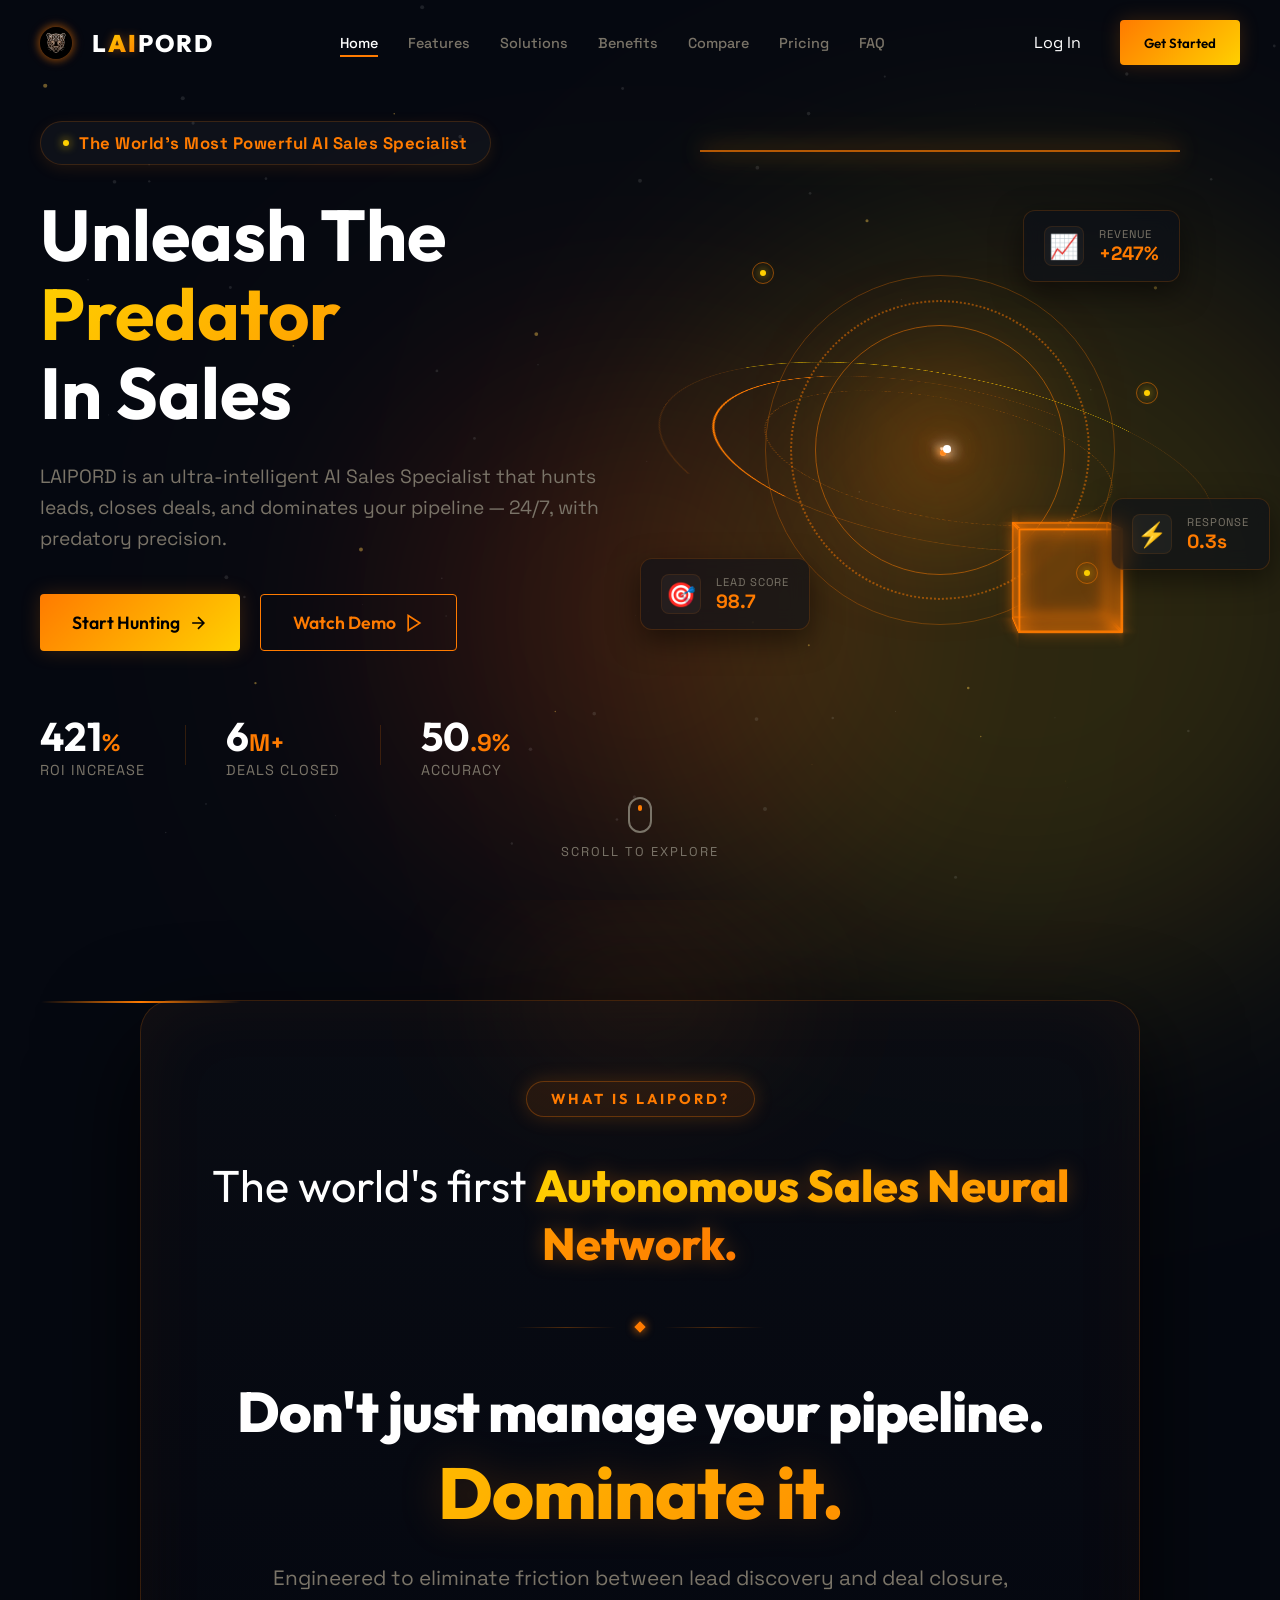
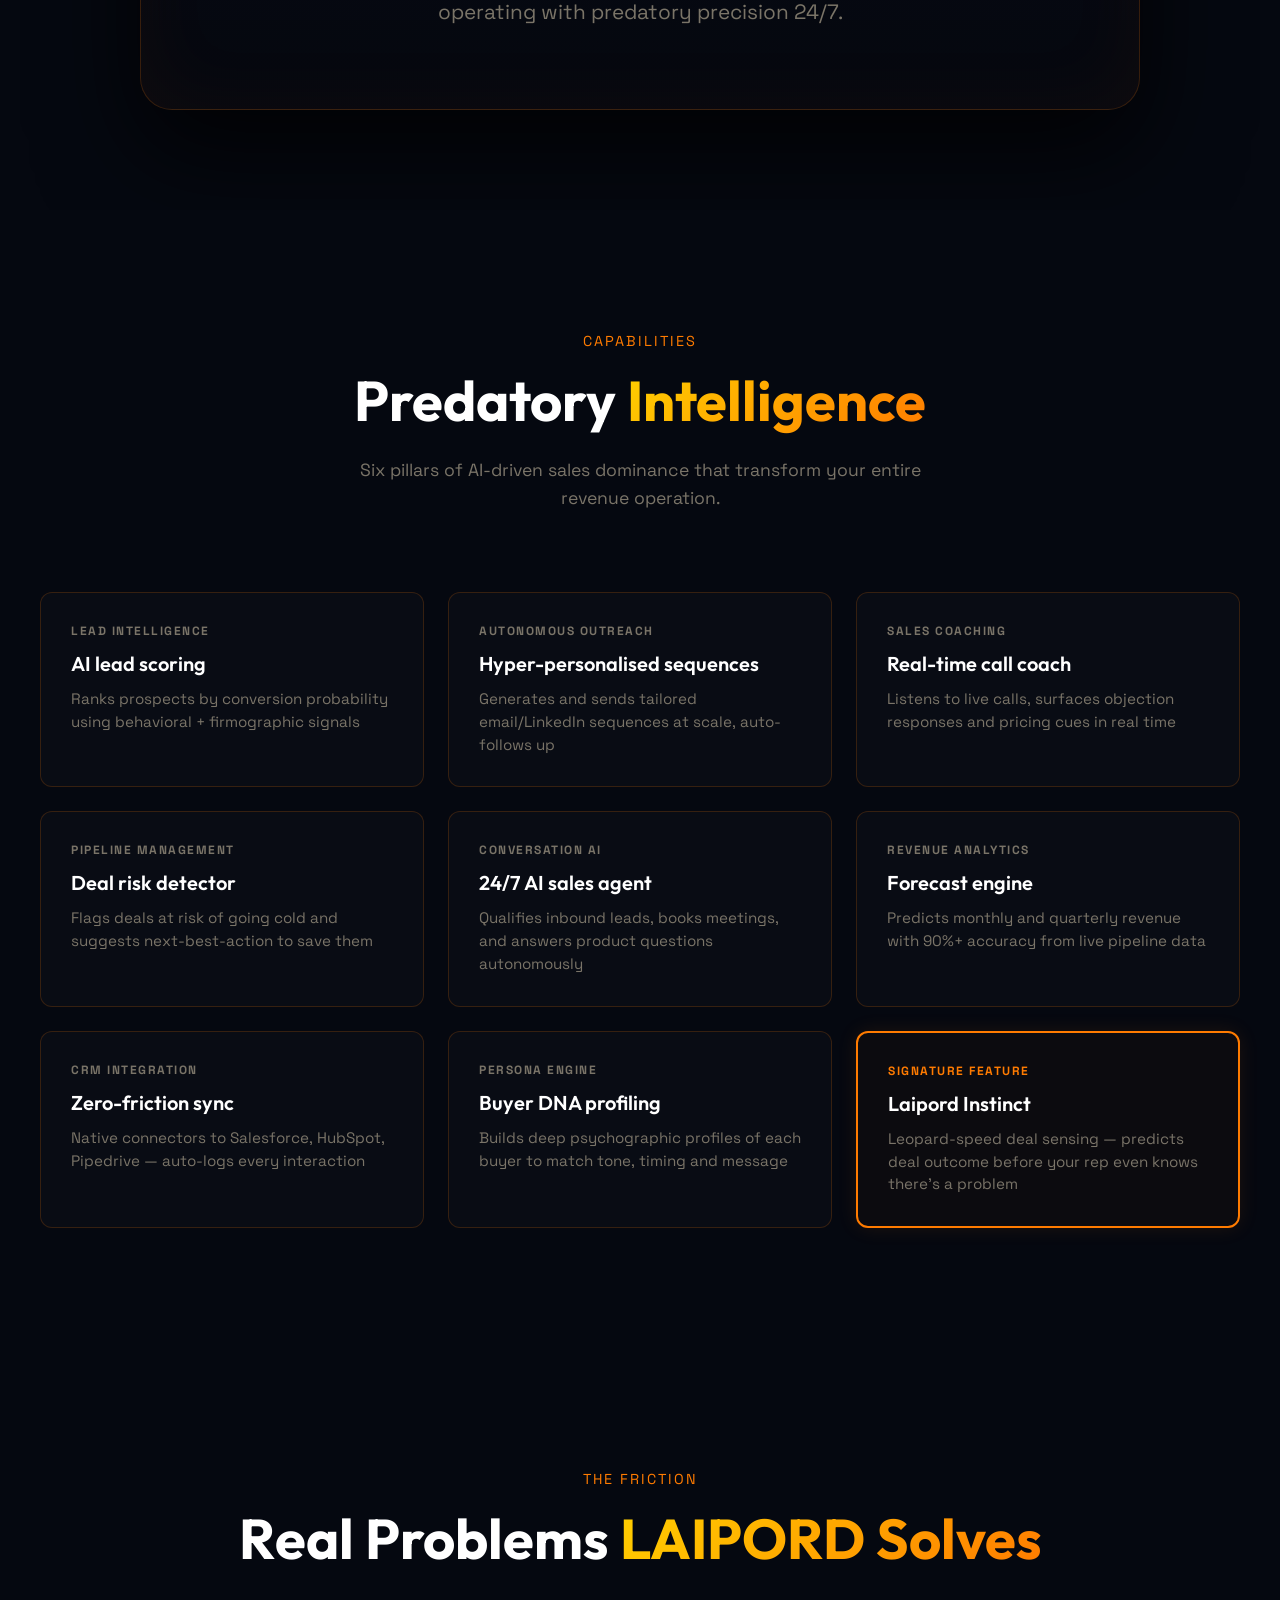
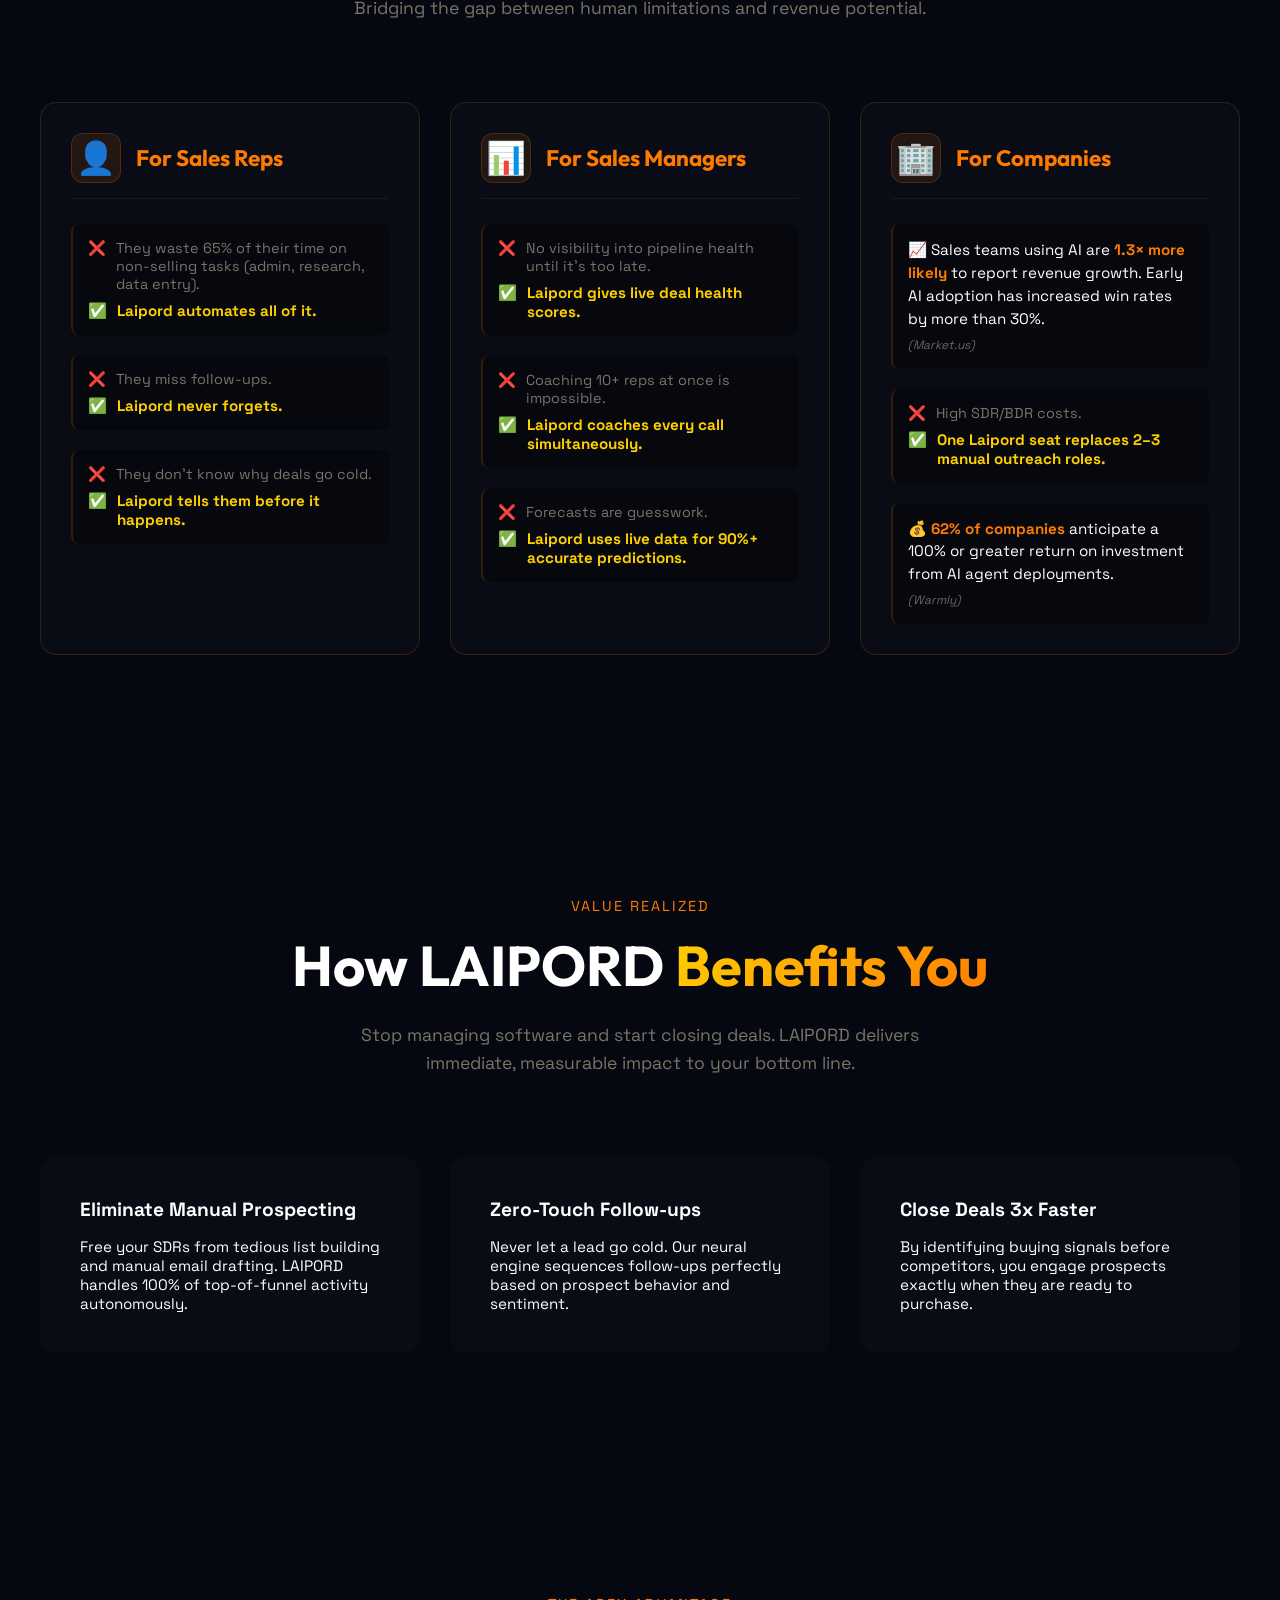
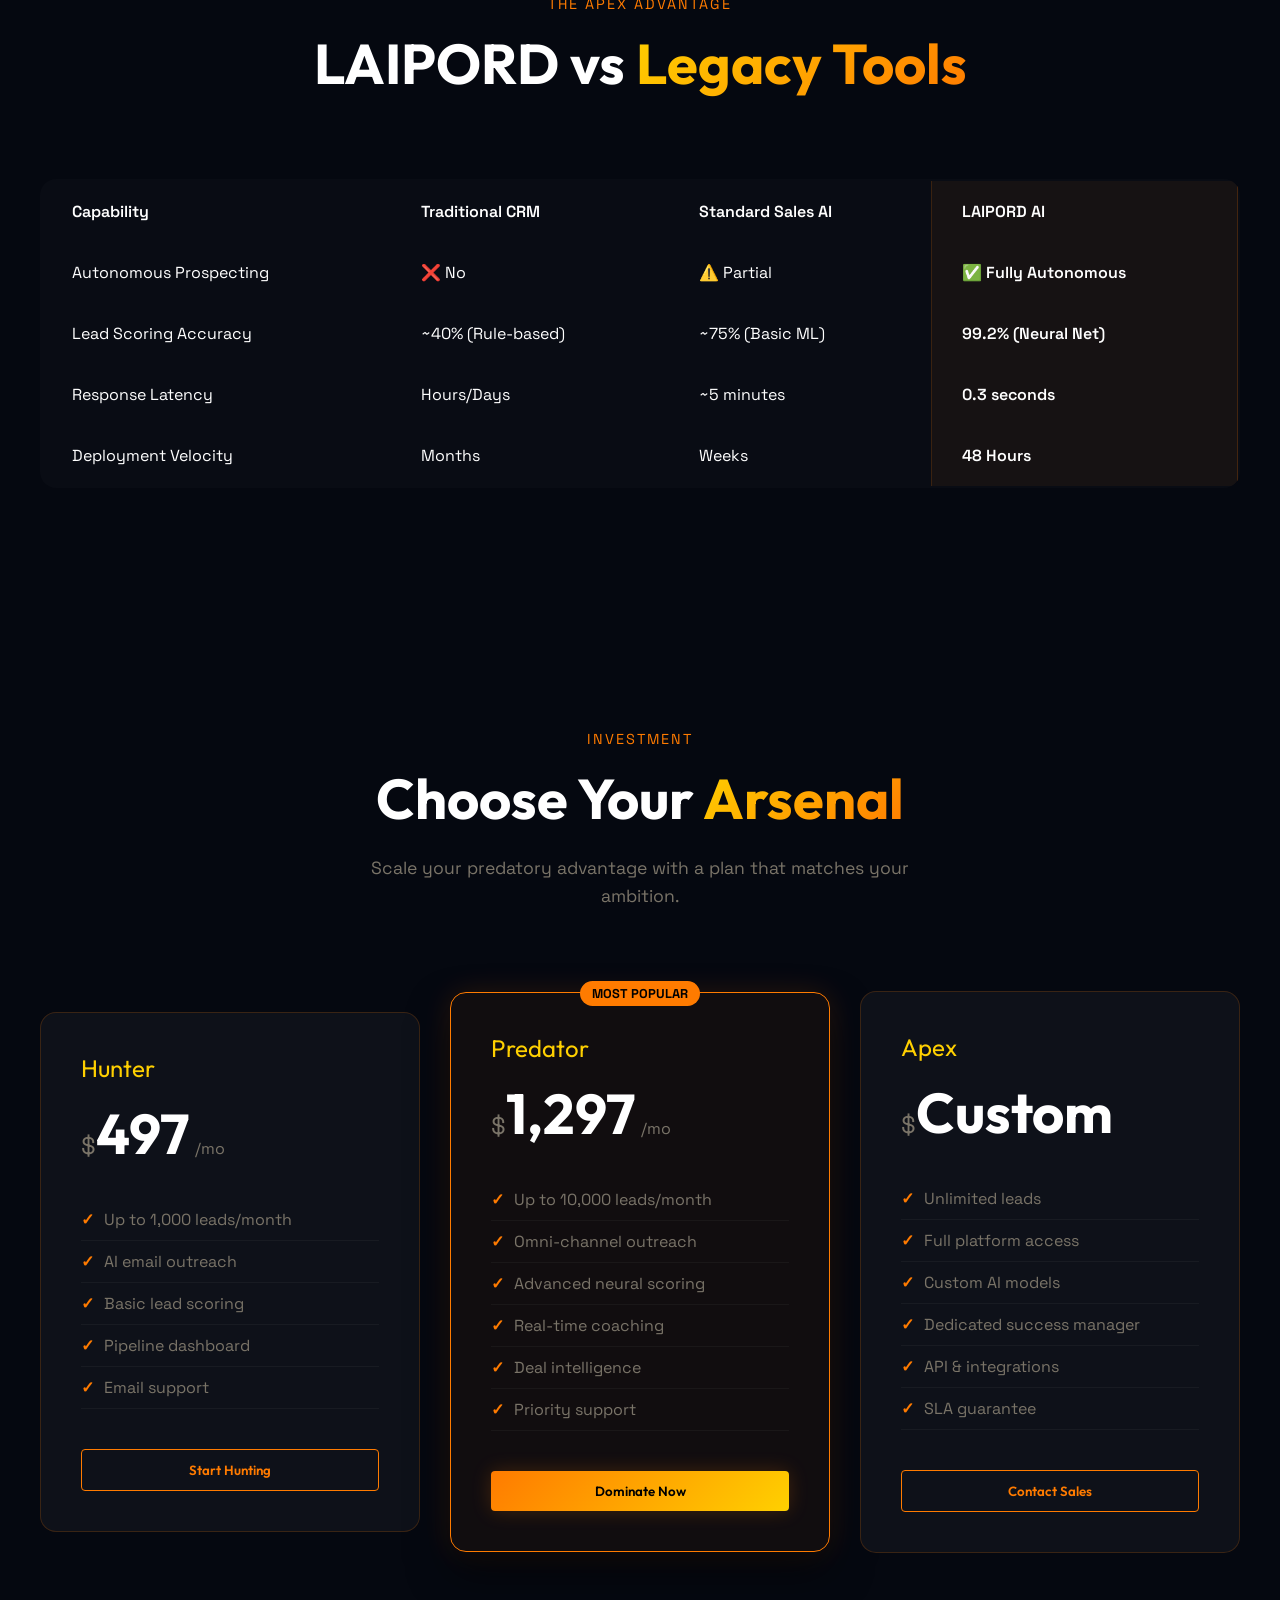
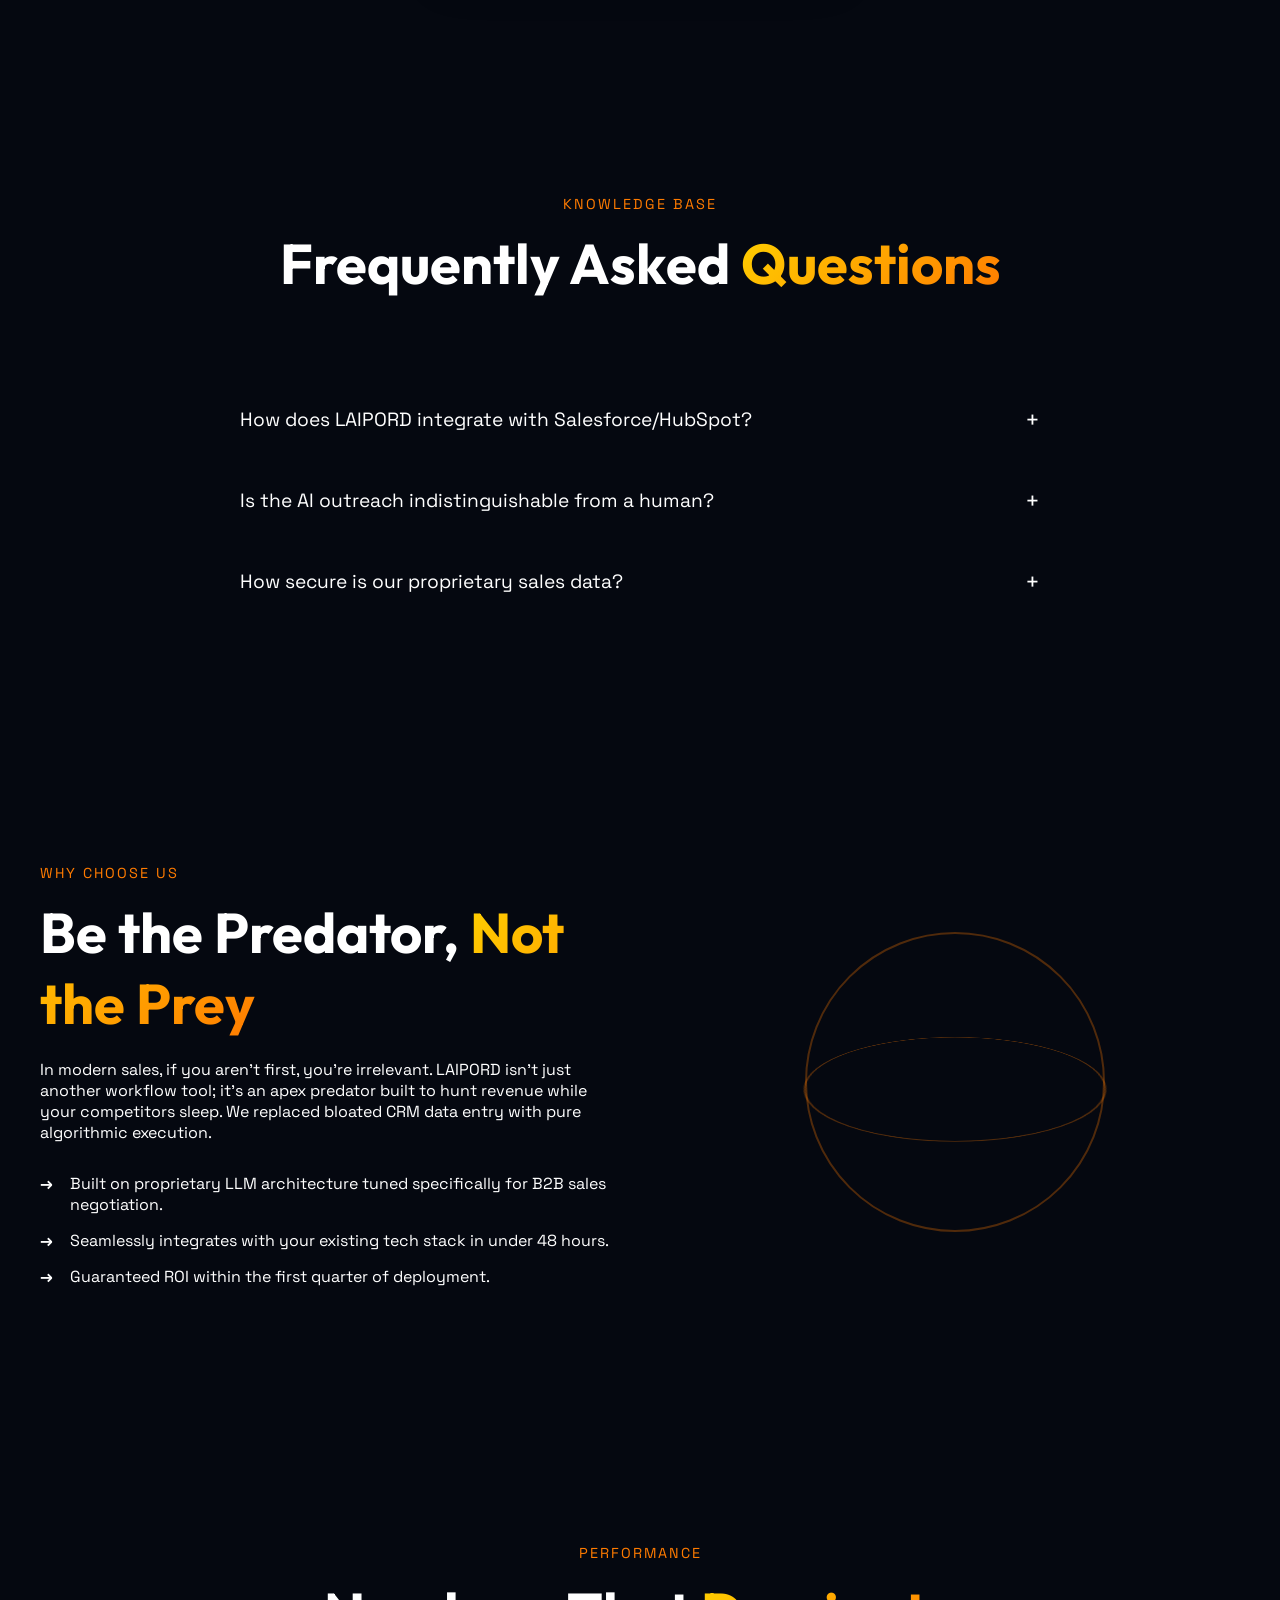
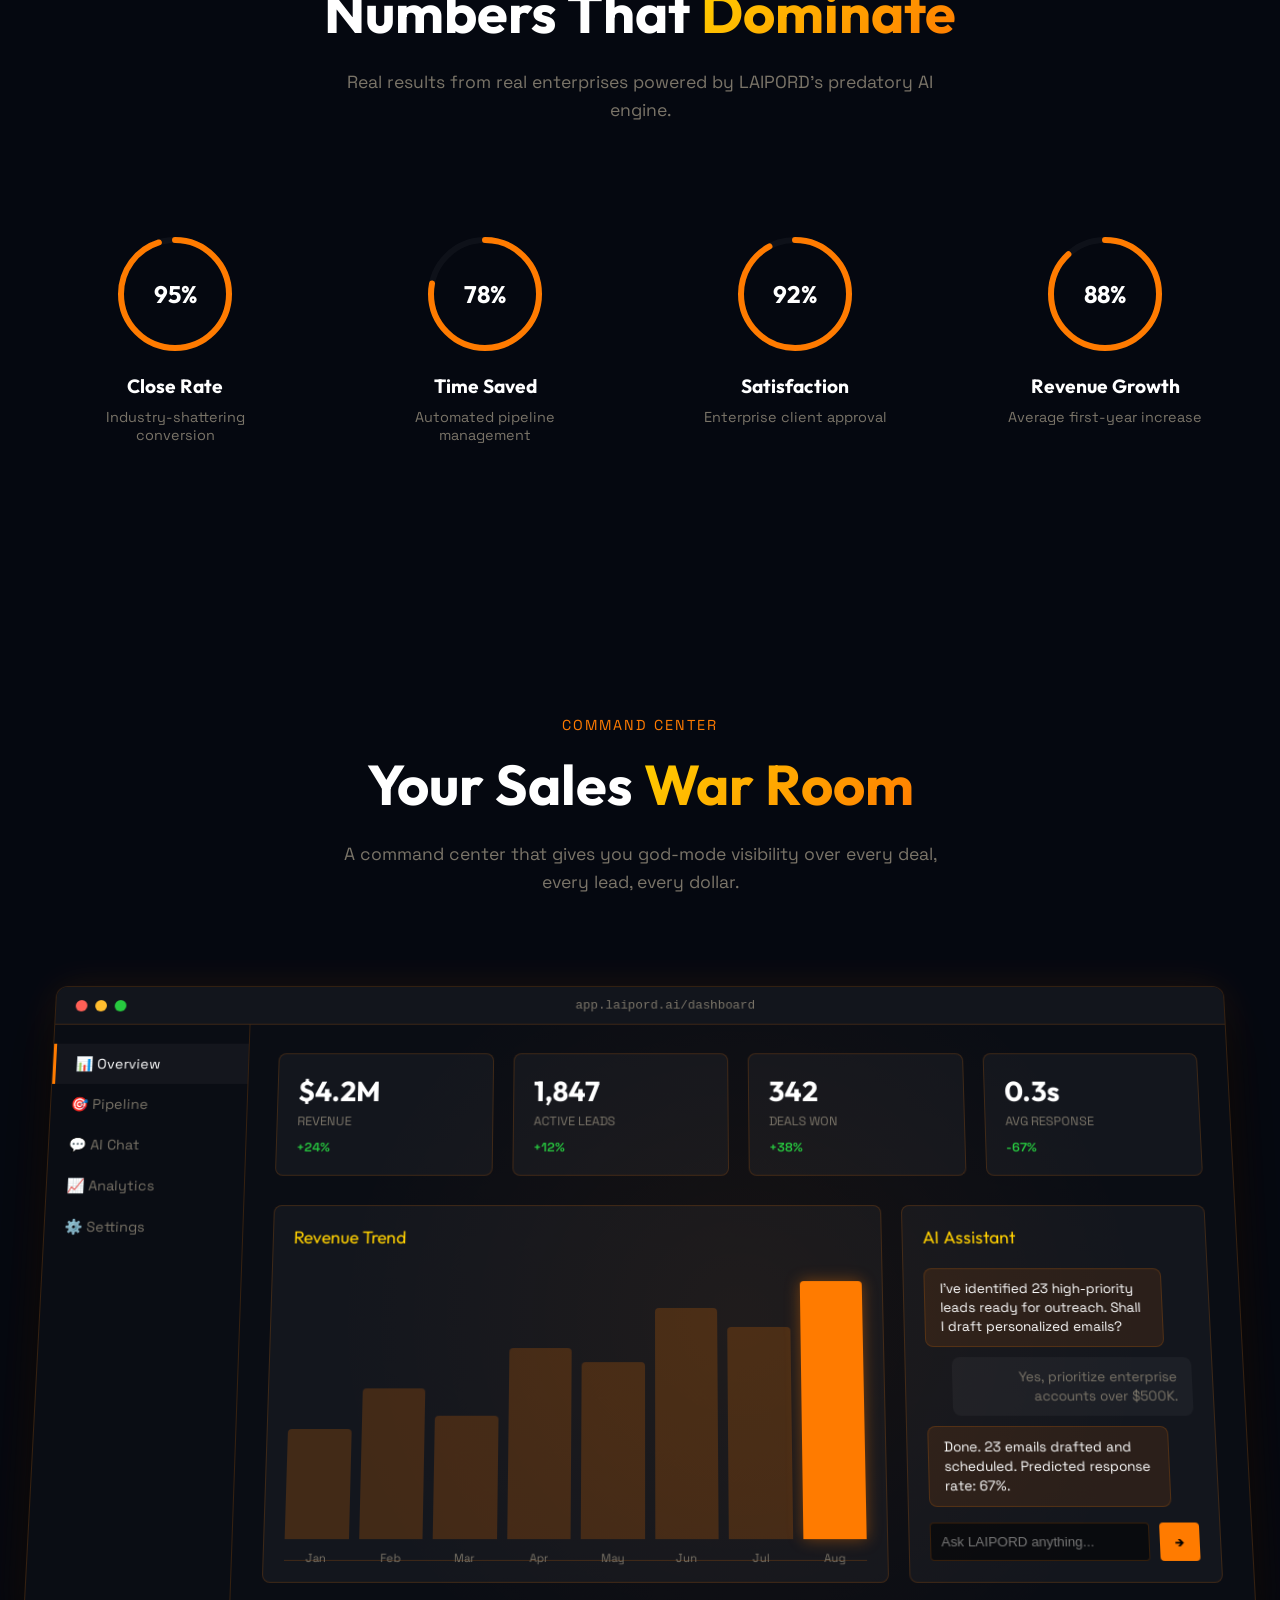
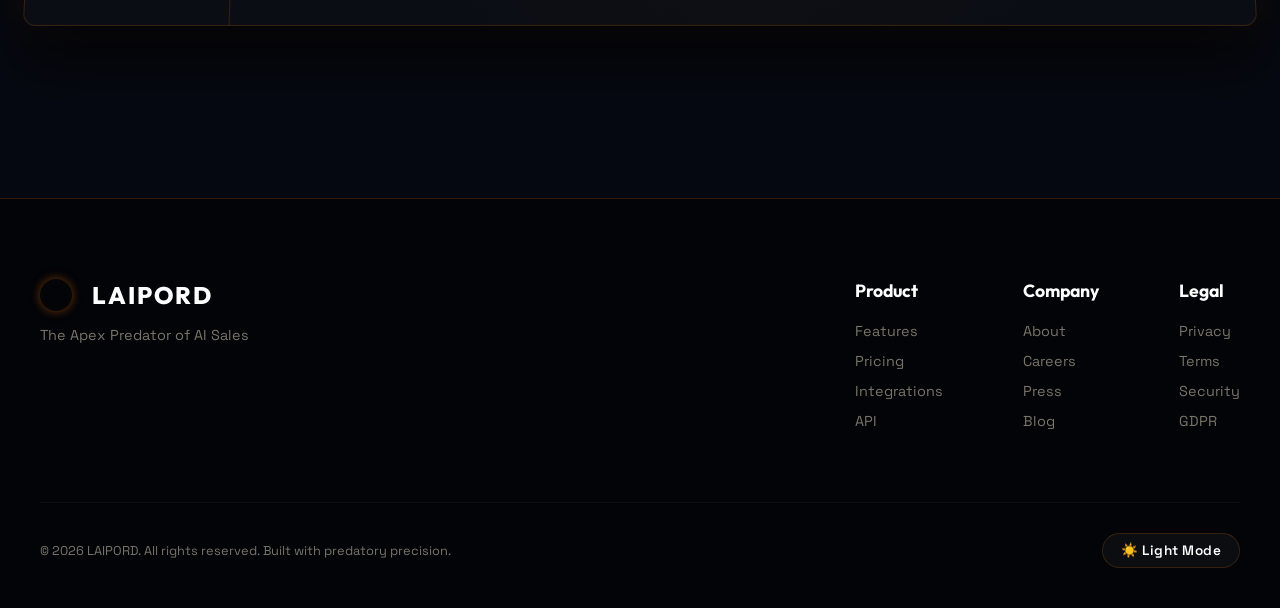
==== index.html @ 83ab30f9 "Create dedicated footer pages (About, Pricing, Privacy, Terms) with exact brand information and layo" ====
<!DOCTYPE html>
<html lang="en" data-theme="dark">
<head>
    <meta charset="UTF-8">
    <meta name="viewport" content="width=device-width, initial-scale=1.0">
    <title>LAIPORD — AI Sales Specialist</title>
    <meta name="description" content="LAIPORD: The ultra-premium AI Sales Specialist. Revolutionize your sales pipeline with cutting-edge artificial intelligence.">
    <link rel="preconnect" href="https://fonts.googleapis.com">
    <link href="https://fonts.googleapis.com/css2?family=Outfit:wght@300;400;500;600;700;800;900&family=Space+Grotesk:wght@300;400;500;600;700&display=swap" rel="stylesheet">
    <link rel="stylesheet" href="styles.css">
    <script>
        // Immediate theme initialization to prevent flash
        (function() {
            const savedTheme = localStorage.getItem('laipord-theme') || 'dark';
            document.documentElement.setAttribute('data-theme', savedTheme);
        })();
    </script>
</head>
<body>
    

    <!-- BACKGROUND ANIMATIONS -->
    <div class="aura-container">
        <div class="aura-blob aura-1"></div>
        <div class="aura-blob aura-2"></div>
        <div class="aura-blob aura-3"></div>
        <div class="noise-overlay"></div>
    </div>
    <canvas id="particle-canvas"></canvas>
    <canvas id="neural-grid"></canvas>
        <div class="aura-blob aura-2"></div>
        <div class="aura-blob aura-3"></div>
        <div class="noise-overlay"></div>
    </div>

    <!-- LOADING SCREEN -->
    <div id="loader">
        <div class="loader-logo">
            <span class="loader-letter" style="--i:0">L</span>
            <span class="loader-letter loader-ai" style="--i:1">A</span>
            <span class="loader-letter loader-ai" style="--i:2">I</span>
            <span class="loader-letter" style="--i:3">P</span>
            <span class="loader-letter" style="--i:4">O</span>
            <span class="loader-letter" style="--i:5">R</span>
            <span class="loader-letter" style="--i:6">D</span>
        </div>
        <div class="loader-bar"><div class="loader-fill"></div></div>
        <p class="loader-text">Initializing <span class="loader-ai-small">AI</span> Sales Engine...</p>
    </div>

    <!-- NAVIGATION -->
    <nav id="navbar">
        <div class="nav-inner">
            <a href="#" class="nav-logo" id="nav-logo">
                <img src="logo.png" alt="Laipord Logo" class="logo-image">
                <div class="logo-text-wrapper">
                    <span class="text-laipord">L<span class="header-ai">AI</span>PORD</span>
                    <span class="text-ai">AI</span>
                </div>
            </a>
            <div class="nav-links" id="nav-links">
                <a href="#hero" class="nav-link active" data-section="hero">Home</a>
                <a href="#features" class="nav-link" data-section="features">Features</a>
                <a href="#problems" class="nav-link" data-section="problems">Solutions</a>
                <a href="#benefits" class="nav-link" data-section="benefits">Benefits</a>
                <a href="#compare" class="nav-link" data-section="compare">Compare</a>
                <a href="#pricing" class="nav-link" data-section="pricing">Pricing</a>
                <a href="#faq" class="nav-link" data-section="faq">FAQ</a>
</div>
            <div class="nav-actions">
                <a href="login.html" class="btn-ghost" id="btn-login" style="text-decoration: none;">Log In</a>
                <button class="btn-gold" id="btn-cta-nav">Get Started</button>
            </div>
            <button class="nav-hamburger" id="hamburger" aria-label="Menu">
                <span></span><span></span><span></span>
            </button>
        </div>
    </nav>

    <!-- MOBILE MENU -->
    <div class="mobile-menu" id="mobile-menu">
        <a href="#hero" class="mobile-link">Home</a>
        <a href="#features" class="mobile-link">Features</a>
        <a href="#metrics" class="mobile-link">Metrics</a>
        <a href="#dashboard" class="mobile-link">Dashboard</a>
        <a href="#pricing" class="mobile-link">Pricing</a>
        <a href="login.html" class="mobile-link">Sign In</a>
        <button class="btn-gold mobile-cta">Get Started</button>
    </div>

    <!-- HERO SECTION -->
    <section id="hero" class="section hero-section">
        <div class="hero-content">
            <div class="hero-badge reveal-up">
                <span class="badge-dot"></span>
                The World's Most Powerful AI Sales Specialist
            </div>
            <h1 class="hero-title reveal-up">
                <span class="title-line">Unleash The</span>
                <span class="title-line title-gold">Predator</span>
                <span class="title-line">In Sales</span>
            </h1>
            <p class="hero-subtitle reveal-up">
                LAIPORD is an ultra-intelligent AI Sales Specialist that hunts leads, 
                closes deals, and dominates your pipeline — 24/7, with predatory precision.
            </p>
            <div class="hero-buttons reveal-up">
                <button class="btn-gold btn-large" id="hero-cta">
                    <span>Start Hunting</span>
                    <svg width="20" height="20" viewBox="0 0 24 24" fill="none" stroke="currentColor" stroke-width="2"><path d="M5 12h14M12 5l7 7-7 7"/></svg>
                </button>
                <button class="btn-outline btn-large" id="hero-demo">
                    <span>Watch Demo</span>
                    <svg width="20" height="20" viewBox="0 0 24 24" fill="none" stroke="currentColor" stroke-width="2"><polygon points="5 3 19 12 5 21 5 3"/></svg>
                </button>
            </div>
            <div class="hero-stats reveal-up">
                <div class="hero-stat">
                    <span class="stat-number" data-target="847">0</span><span class="stat-suffix">%</span>
                    <span class="stat-label">ROI Increase</span>
                </div>
                <div class="stat-divider"></div>
                <div class="hero-stat">
                    <span class="stat-number" data-target="12">0</span><span class="stat-suffix">M+</span>
                    <span class="stat-label">Deals Closed</span>
                </div>
                <div class="stat-divider"></div>
                <div class="hero-stat">
                    <span class="stat-number" data-target="99">0</span><span class="stat-suffix">.9%</span>
                    <span class="stat-label">Accuracy</span>
                </div>
            </div>
        </div>
        <div class="hero-visual reveal-scale">
            <div class="mascot-glow"></div>
            
            <!-- Holographic UI Elements -->
            <div class="holo-ring holo-ring-1"></div>
            <div class="holo-ring holo-ring-2"></div>
            <div class="holo-ring holo-ring-3"></div>
            <div class="scanner-line"></div>
            
            <!-- AI Sales Specialist Neural Core -->
            <div class="ai-core-container" id="hero-mascot">
                <div class="core-glow"></div>
                <div class="ai-brain">
                    <div class="brain-face bf-front"></div>
                    <div class="brain-face bf-back"></div>
                    <div class="brain-face bf-left"></div>
                    <div class="brain-face bf-right"></div>
                    <div class="brain-face bf-top"></div>
                    <div class="brain-face bf-bottom"></div>
                </div>
                <div class="neural-sphere sphere-x"></div>
                <div class="neural-sphere sphere-y"></div>
                <div class="neural-sphere sphere-z"></div>
                <div class="orbit-particle p1"></div>
                <div class="orbit-particle p2"></div>
                <div class="orbit-particle p3"></div>
            </div>
            
            <div class="data-node dn-1"></div>
            <div class="data-node dn-2"></div>
            <div class="data-node dn-3"></div>

            <div class="floating-card fc-1">
                <div class="fc-icon">📈</div>
                <div class="fc-text">
                    <span class="fc-label">Revenue</span>
                    <span class="fc-value">+247%</span>
                </div>
            </div>
            <div class="floating-card fc-2">
                <div class="fc-icon">🎯</div>
                <div class="fc-text">
                    <span class="fc-label">Lead Score</span>
                    <span class="fc-value">98.7</span>
                </div>
            </div>
            <div class="floating-card fc-3">
                <div class="fc-icon">⚡</div>
                <div class="fc-text">
                    <span class="fc-label">Response</span>
                    <span class="fc-value">0.3s</span>
                </div>
            </div>
        </div>
        <div class="scroll-indicator" id="scroll-indicator">
            <div class="scroll-mouse"><div class="scroll-wheel"></div></div>
            <span>Scroll to explore</span>
        </div>
    </section>

<!-- DEFINITION SECTION -->
    <section id="definition" class="section definition-section">
        <div class="section-container">
            <div class="definition-wrapper reveal-up">
                <div class="def-glow-orb"></div>
                
                <div class="def-header">
                    <span class="def-badge">WHAT IS LAIPORD?</span>
                </div>
                
                <div class="def-content-box">
                    <h3 class="def-main-text">The world's first <span class="text-gradient-gold">Autonomous Sales Neural Network.</span></h3>
                </div>

                <div class="def-divider">
                    <div class="def-line"></div>
                    <div class="def-diamond"></div>
                    <div class="def-line"></div>
                </div>

                <h2 class="definition-tagline">
                    Don't just manage your pipeline. <br>
                    <span class="text-gradient-gold massive-text">Dominate it.</span>
                </h2>
                
                <p class="definition-desc">
                    Engineered to eliminate friction between lead discovery and deal closure, operating with predatory precision 24/7.
                </p>
            </div>
        </div>
    </section>

<!-- FEATURES SECTION -->
    <section id="features" class="section">
        <div class="section-container">
            <div class="section-header reveal-up">
                <span class="section-tag">Capabilities</span>
                <h2 class="section-title">Predatory <span class="text-gold">Intelligence</span></h2>
                <p class="section-desc">Six pillars of AI-driven sales dominance that transform your entire revenue operation.</p>
            </div>
                        <div class="features-grid-9">
                <!-- Feature 1 -->
                <div class="feature-card reveal-up" style="--delay:0.1s">
                    <div class="feat-category">LEAD INTELLIGENCE</div>
                    <h3>AI lead scoring</h3>
                    <p>Ranks prospects by conversion probability using behavioral + firmographic signals</p>
                </div>
                <!-- Feature 2 -->
                <div class="feature-card reveal-up" style="--delay:0.2s">
                    <div class="feat-category">AUTONOMOUS OUTREACH</div>
                    <h3>Hyper-personalised sequences</h3>
                    <p>Generates and sends tailored email/LinkedIn sequences at scale, auto-follows up</p>
                </div>
                <!-- Feature 3 -->
                <div class="feature-card reveal-up" style="--delay:0.3s">
                    <div class="feat-category">SALES COACHING</div>
                    <h3>Real-time call coach</h3>
                    <p>Listens to live calls, surfaces objection responses and pricing cues in real time</p>
                </div>
                <!-- Feature 4 -->
                <div class="feature-card reveal-up" style="--delay:0.4s">
                    <div class="feat-category">PIPELINE MANAGEMENT</div>
                    <h3>Deal risk detector</h3>
                    <p>Flags deals at risk of going cold and suggests next-best-action to save them</p>
                </div>
                <!-- Feature 5 -->
                <div class="feature-card reveal-up" style="--delay:0.5s">
                    <div class="feat-category">CONVERSATION AI</div>
                    <h3>24/7 AI sales agent</h3>
                    <p>Qualifies inbound leads, books meetings, and answers product questions autonomously</p>
                </div>
                <!-- Feature 6 -->
                <div class="feature-card reveal-up" style="--delay:0.6s">
                    <div class="feat-category">REVENUE ANALYTICS</div>
                    <h3>Forecast engine</h3>
                    <p>Predicts monthly and quarterly revenue with 90%+ accuracy from live pipeline data</p>
                </div>
                <!-- Feature 7 -->
                <div class="feature-card reveal-up" style="--delay:0.7s">
                    <div class="feat-category">CRM INTEGRATION</div>
                    <h3>Zero-friction sync</h3>
                    <p>Native connectors to Salesforce, HubSpot, Pipedrive — auto-logs every interaction</p>
                </div>
                <!-- Feature 8 -->
                <div class="feature-card reveal-up" style="--delay:0.8s">
                    <div class="feat-category">PERSONA ENGINE</div>
                    <h3>Buyer DNA profiling</h3>
                    <p>Builds deep psychographic profiles of each buyer to match tone, timing and message</p>
                </div>
                <!-- Feature 9 (Signature) -->
                <div class="feature-card signature-card reveal-up" style="--delay:0.9s">
                    <div class="feat-category signature-tag">SIGNATURE FEATURE</div>
                    <h3>Laipord Instinct</h3>
                    <p>Leopard-speed deal sensing — predicts deal outcome before your rep even knows there's a problem</p>
                </div>
            </div>
        </div>
    </section>

<!-- PROBLEMS SECTION -->
    <section id="problems" class="section">
        <div class="section-container">
            <div class="section-header reveal-up">
                <span class="section-tag">The Friction</span>
                <h2 class="section-title">Real Problems <span class="text-gold">LAIPORD Solves</span></h2>
                <p class="section-desc">Bridging the gap between human limitations and revenue potential.</p>
            </div>
            <div class="problems-grid">
                
                <!-- For Sales Reps -->
                <div class="problem-card reveal-up" style="--delay:0.1s">
                    <div class="audience-header">
                        <div class="audience-icon">👤</div>
                        <h3>For Sales Reps</h3>
                    </div>
                    <div class="problem-item">
                        <div class="prob-bad"><span>❌</span> They waste 65% of their time on non-selling tasks (admin, research, data entry).</div>
                        <div class="prob-good"><span>✅</span> <strong>Laipord automates all of it.</strong></div>
                    </div>
                    <div class="problem-item">
                        <div class="prob-bad"><span>❌</span> They miss follow-ups.</div>
                        <div class="prob-good"><span>✅</span> <strong>Laipord never forgets.</strong></div>
                    </div>
                    <div class="problem-item">
                        <div class="prob-bad"><span>❌</span> They don't know why deals go cold.</div>
                        <div class="prob-good"><span>✅</span> <strong>Laipord tells them before it happens.</strong></div>
                    </div>
                </div>

                <!-- For Sales Managers -->
                <div class="problem-card reveal-up" style="--delay:0.2s">
                    <div class="audience-header">
                        <div class="audience-icon">📊</div>
                        <h3>For Sales Managers</h3>
                    </div>
                    <div class="problem-item">
                        <div class="prob-bad"><span>❌</span> No visibility into pipeline health until it's too late.</div>
                        <div class="prob-good"><span>✅</span> <strong>Laipord gives live deal health scores.</strong></div>
                    </div>
                    <div class="problem-item">
                        <div class="prob-bad"><span>❌</span> Coaching 10+ reps at once is impossible.</div>
                        <div class="prob-good"><span>✅</span> <strong>Laipord coaches every call simultaneously.</strong></div>
                    </div>
                    <div class="problem-item">
                        <div class="prob-bad"><span>❌</span> Forecasts are guesswork.</div>
                        <div class="prob-good"><span>✅</span> <strong>Laipord uses live data for 90%+ accurate predictions.</strong></div>
                    </div>
                </div>

                <!-- For Companies -->
                <div class="problem-card reveal-up" style="--delay:0.3s">
                    <div class="audience-header">
                        <div class="audience-icon">🏢</div>
                        <h3>For Companies</h3>
                    </div>
                    <div class="problem-item">
                        <div class="prob-stat">📈 Sales teams using AI are <strong>1.3× more likely</strong> to report revenue growth. Early AI adoption has increased win rates by more than 30%. <span class="stat-source">(Market.us)</span></div>
                    </div>
                    <div class="problem-item">
                        <div class="prob-bad"><span>❌</span> High SDR/BDR costs.</div>
                        <div class="prob-good"><span>✅</span> <strong>One Laipord seat replaces 2–3 manual outreach roles.</strong></div>
                    </div>
                    <div class="problem-item">
                        <div class="prob-stat">💰 <strong>62% of companies</strong> anticipate a 100% or greater return on investment from AI agent deployments. <span class="stat-source">(Warmly)</span></div>
                    </div>
                </div>

            </div>
        </div>
    </section>

<!-- BENEFITS SECTION -->
    <section id="benefits" class="section">
        <div class="section-container">
            <div class="section-header reveal-up">
                <span class="section-tag">Value Realized</span>
                <h2 class="section-title">How LAIPORD <span class="text-gold">Benefits You</span></h2>
                <p class="section-desc">Stop managing software and start closing deals. LAIPORD delivers immediate, measurable impact to your bottom line.</p>
            </div>
            <div class="benefits-grid">
                <div class="benefit-card reveal-up" style="--delay:0.1s">
                    <h4>Eliminate Manual Prospecting</h4>
                    <p>Free your SDRs from tedious list building and manual email drafting. LAIPORD handles 100% of top-of-funnel activity autonomously.</p>
                </div>
                <div class="benefit-card reveal-up" style="--delay:0.2s">
                    <h4>Zero-Touch Follow-ups</h4>
                    <p>Never let a lead go cold. Our neural engine sequences follow-ups perfectly based on prospect behavior and sentiment.</p>
                </div>
                <div class="benefit-card reveal-up" style="--delay:0.3s">
                    <h4>Close Deals 3x Faster</h4>
                    <p>By identifying buying signals before competitors, you engage prospects exactly when they are ready to purchase.</p>
                </div>
            </div>
        </div>
    </section>

<!-- COMPETITOR ANALYSIS -->
    <section id="compare" class="section">
        <div class="section-container">
            <div class="section-header reveal-up">
                <span class="section-tag">The Apex Advantage</span>
                <h2 class="section-title">LAIPORD vs <span class="text-gold">Legacy Tools</span></h2>
            </div>
            <div class="compare-table-wrapper reveal-up">
                <table class="compare-table">
                    <thead>
                        <tr>
                            <th>Capability</th>
                            <th>Traditional CRM</th>
                            <th>Standard Sales AI</th>
                            <th class="highlight-col">LAIPORD AI</th>
                        </tr>
                    </thead>
                    <tbody>
                        <tr>
                            <td>Autonomous Prospecting</td>
                            <td>❌ No</td>
                            <td>⚠️ Partial</td>
                            <td class="highlight-col">✅ Fully Autonomous</td>
                        </tr>
                        <tr>
                            <td>Lead Scoring Accuracy</td>
                            <td>~40% (Rule-based)</td>
                            <td>~75% (Basic ML)</td>
                            <td class="highlight-col">99.2% (Neural Net)</td>
                        </tr>
                        <tr>
                            <td>Response Latency</td>
                            <td>Hours/Days</td>
                            <td>~5 minutes</td>
                            <td class="highlight-col">0.3 seconds</td>
                        </tr>
                        <tr>
                            <td>Deployment Velocity</td>
                            <td>Months</td>
                            <td>Weeks</td>
                            <td class="highlight-col">48 Hours</td>
                        </tr>
                    </tbody>
                </table>
            </div>
        </div>
    </section>

<!-- PRICING SECTION -->
    <section id="pricing" class="section">
        <div class="section-container">
            <div class="section-header reveal-up">
                <span class="section-tag">Investment</span>
                <h2 class="section-title">Choose Your <span class="text-gold">Arsenal</span></h2>
                <p class="section-desc">Scale your predatory advantage with a plan that matches your ambition.</p>
            </div>
            <div class="pricing-grid">
                <div class="pricing-card reveal-up" style="--delay:0.1s">
                    <div class="pricing-tier">Hunter</div>
                    <div class="pricing-price"><span class="price-currency">$</span><span class="price-amount">497</span><span class="price-period">/mo</span></div>
                    <ul class="pricing-features">
                        <li>Up to 1,000 leads/month</li>
                        <li>AI email outreach</li>
                        <li>Basic lead scoring</li>
                        <li>Pipeline dashboard</li>
                        <li>Email support</li>
                    </ul>
                    <button class="btn-outline btn-full">Start Hunting</button>
                </div>
                <div class="pricing-card featured reveal-up" style="--delay:0.2s">
                    <div class="pricing-badge">Most Popular</div>
                    <div class="pricing-tier">Predator</div>
                    <div class="pricing-price"><span class="price-currency">$</span><span class="price-amount">1,297</span><span class="price-period">/mo</span></div>
                    <ul class="pricing-features">
                        <li>Up to 10,000 leads/month</li>
                        <li>Omni-channel outreach</li>
                        <li>Advanced neural scoring</li>
                        <li>Real-time coaching</li>
                        <li>Deal intelligence</li>
                        <li>Priority support</li>
                    </ul>
                    <button class="btn-gold btn-full">Dominate Now</button>
                </div>
                <div class="pricing-card reveal-up" style="--delay:0.3s">
                    <div class="pricing-tier">Apex</div>
                    <div class="pricing-price"><span class="price-currency">$</span><span class="price-amount">Custom</span></div>
                    <ul class="pricing-features">
                        <li>Unlimited leads</li>
                        <li>Full platform access</li>
                        <li>Custom AI models</li>
                        <li>Dedicated success manager</li>
                        <li>API & integrations</li>
                        <li>SLA guarantee</li>
                    </ul>
                    <button class="btn-outline btn-full">Contact Sales</button>
                </div>
            </div>
        </div>
    </section>

<!-- FAQ SECTION -->
    <section id="faq" class="section">
        <div class="section-container">
            <div class="section-header reveal-up">
                <span class="section-tag">Knowledge Base</span>
                <h2 class="section-title">Frequently Asked <span class="text-gold">Questions</span></h2>
            </div>
            <div class="faq-list reveal-up">
                <div class="faq-item">
                    <div class="faq-question">How does LAIPORD integrate with Salesforce/HubSpot? <span class="faq-icon">+</span></div>
                    <div class="faq-answer">We offer native, 1-click bi-directional sync with all major CRMs. LAIPORD acts as an intelligence layer on top of your existing database, automatically enriching records and logging activities without manual data entry.</div>
                </div>
                <div class="faq-item">
                    <div class="faq-question">Is the AI outreach indistinguishable from a human? <span class="faq-icon">+</span></div>
                    <div class="faq-answer">Yes. LAIPORD's neural engine analyzes your top-performing reps' historical data to clone their tone, phrasing, and objection-handling style. In double-blind tests, prospects cannot distinguish LAIPORD from senior Account Executives.</div>
                </div>
                <div class="faq-item">
                    <div class="faq-question">How secure is our proprietary sales data? <span class="faq-icon">+</span></div>
                    <div class="faq-answer">LAIPORD operates on a zero-trust architecture with SOC2 Type II compliance. Your instance is entirely siloed, and your data is never used to train global models. End-to-end encryption is standard across all tiers.</div>
                </div>
            </div>
        </div>
    </section>

<!-- WHY US SECTION -->
    <section id="why-us" class="section">
        <div class="section-container">
            <div class="why-grid">
                <div class="why-content reveal-up">
                    <span class="section-tag">Why Choose Us</span>
                    <h2 class="section-title">Be the Predator, <span class="text-gold">Not the Prey</span></h2>
                    <p>In modern sales, if you aren't first, you're irrelevant. LAIPORD isn't just another workflow tool; it's an apex predator built to hunt revenue while your competitors sleep. We replaced bloated CRM data entry with pure algorithmic execution.</p>
                    <ul class="why-list">
                        <li>Built on proprietary LLM architecture tuned specifically for B2B sales negotiation.</li>
                        <li>Seamlessly integrates with your existing tech stack in under 48 hours.</li>
                        <li>Guaranteed ROI within the first quarter of deployment.</li>
                    </ul>
                </div>
                <div class="why-visual reveal-scale">
                    <div class="holo-globe">
                        <div class="globe-ring"></div>
                        <div class="globe-ring"></div>
                        <div class="globe-core"></div>
                    </div>
                </div>
            </div>
        </div>
    </section>

<!-- METRICS SECTION -->
    <section id="metrics" class="section">
        <div class="section-container">
            <div class="section-header reveal-up">
                <span class="section-tag">Performance</span>
                <h2 class="section-title">Numbers That <span class="text-gold">Dominate</span></h2>
                <p class="section-desc">Real results from real enterprises powered by LAIPORD's predatory AI engine.</p>
            </div>
            <div class="metrics-grid">
                <div class="metric-card reveal-up" style="--delay:0.1s">
                    <div class="metric-ring"><svg viewBox="0 0 120 120"><circle cx="60" cy="60" r="54" class="ring-bg"/><circle cx="60" cy="60" r="54" class="ring-fill" data-percent="95"/></svg><span class="metric-percent">95%</span></div>
                    <h3>Close Rate</h3>
                    <p>Industry-shattering conversion</p>
                </div>
                <div class="metric-card reveal-up" style="--delay:0.2s">
                    <div class="metric-ring"><svg viewBox="0 0 120 120"><circle cx="60" cy="60" r="54" class="ring-bg"/><circle cx="60" cy="60" r="54" class="ring-fill" data-percent="78"/></svg><span class="metric-percent">78%</span></div>
                    <h3>Time Saved</h3>
                    <p>Automated pipeline management</p>
                </div>
                <div class="metric-card reveal-up" style="--delay:0.3s">
                    <div class="metric-ring"><svg viewBox="0 0 120 120"><circle cx="60" cy="60" r="54" class="ring-bg"/><circle cx="60" cy="60" r="54" class="ring-fill" data-percent="92"/></svg><span class="metric-percent">92%</span></div>
                    <h3>Satisfaction</h3>
                    <p>Enterprise client approval</p>
                </div>
                <div class="metric-card reveal-up" style="--delay:0.4s">
                    <div class="metric-ring"><svg viewBox="0 0 120 120"><circle cx="60" cy="60" r="54" class="ring-bg"/><circle cx="60" cy="60" r="54" class="ring-fill" data-percent="88"/></svg><span class="metric-percent">88%</span></div>
                    <h3>Revenue Growth</h3>
                    <p>Average first-year increase</p>
                </div>
            </div>
        </div>
    </section>

<!-- DASHBOARD SECTION -->
    <section id="dashboard" class="section">
        <div class="section-container">
            <div class="section-header reveal-up">
                <span class="section-tag">Command Center</span>
                <h2 class="section-title">Your Sales <span class="text-gold">War Room</span></h2>
                <p class="section-desc">A command center that gives you god-mode visibility over every deal, every lead, every dollar.</p>
            </div>
            <div class="dashboard-preview reveal-up">
                <div class="dash-window">
                    <div class="dash-toolbar">
                        <div class="dash-dots"><span></span><span></span><span></span></div>
                        <span class="dash-url">app.laipord.ai/dashboard</span>
                    </div>
                    <div class="dash-body">
                        <div class="dash-sidebar">
                            <div class="dash-nav-item active">📊 Overview</div>
                            <div class="dash-nav-item">🎯 Pipeline</div>
                            <div class="dash-nav-item">💬 AI Chat</div>
                            <div class="dash-nav-item">📈 Analytics</div>
                            <div class="dash-nav-item">⚙️ Settings</div>
                        </div>
                        <div class="dash-main">
                            <div class="dash-kpi-row">
                                <div class="dash-kpi"><span class="kpi-val">$4.2M</span><span class="kpi-label">Revenue</span><span class="kpi-change up">+24%</span></div>
                                <div class="dash-kpi"><span class="kpi-val">1,847</span><span class="kpi-label">Active Leads</span><span class="kpi-change up">+12%</span></div>
                                <div class="dash-kpi"><span class="kpi-val">342</span><span class="kpi-label">Deals Won</span><span class="kpi-change up">+38%</span></div>
                                <div class="dash-kpi"><span class="kpi-val">0.3s</span><span class="kpi-label">Avg Response</span><span class="kpi-change up">-67%</span></div>
                            </div>
                            <div class="dash-chart-row">
                                <div class="dash-chart">
                                    <div class="chart-title">Revenue Trend</div>
                                    <div class="chart-bars">
                                        <div class="bar" style="--h:40%"><span>Jan</span></div>
                                        <div class="bar" style="--h:55%"><span>Feb</span></div>
                                        <div class="bar" style="--h:45%"><span>Mar</span></div>
                                        <div class="bar" style="--h:70%"><span>Apr</span></div>
                                        <div class="bar" style="--h:65%"><span>May</span></div>
                                        <div class="bar" style="--h:85%"><span>Jun</span></div>
                                        <div class="bar" style="--h:78%"><span>Jul</span></div>
                                        <div class="bar active" style="--h:95%"><span>Aug</span></div>
                                    </div>
                                </div>
                                <div class="dash-chat">
                                    <div class="chart-title">AI Assistant</div>
                                    <div class="chat-messages">
                                        <div class="chat-msg ai">I've identified 23 high-priority leads ready for outreach. Shall I draft personalized emails?</div>
                                        <div class="chat-msg user">Yes, prioritize enterprise accounts over $500K.</div>
                                        <div class="chat-msg ai">Done. 23 emails drafted and scheduled. Predicted response rate: 67%.</div>
                                    </div>
                                    <div class="chat-input-area">
                                        <input type="text" placeholder="Ask LAIPORD anything..." class="chat-input" disabled>
                                        <button class="chat-send">→</button>
                                    </div>
                                </div>
                            </div>
                        </div>
                    </div>
                </div>
            </div>
        </div>
    </section>

<!-- FOOTER -->
    <footer id="footer">
        <div class="footer-inner">
            <div class="footer-brand">
                <div class="footer-logo-wrap">
                    <img src="logo.png" alt="Laipord Logo" class="logo-image">
                    <span class="logo-text">LAIPORD</span>
                </div>
                <p class="footer-tagline">The Apex Predator of AI Sales</p>
            </div>
            <div class="footer-links">
                <div class="footer-col">
                    <h4>Product</h4>
                    <a href="#features">Features</a>
                    <a href="pricing.html">Pricing</a>
                    <a href="#">Integrations</a>
                    <a href="#">API</a>
                </div>
                <div class="footer-col">
                    <h4>Company</h4>
                    <a href="about.html">About</a>
                    <a href="#">Careers</a>
                    <a href="#">Press</a>
                    <a href="#">Blog</a>
                </div>
                <div class="footer-col">
                    <h4>Legal</h4>
                    <a href="privacy.html">Privacy</a>
                    <a href="terms.html">Terms</a>
                    <a href="#">Security</a>
                    <a href="#">GDPR</a>
                </div>
            </div>
        </div>
        <div class="footer-bottom">
            <p>© 2026 LAIPORD. All rights reserved. Built with predatory precision.</p>
            <button class="theme-toggle" id="theme-toggle" title="Switch Theme">
                <span class="theme-icon-dark">🌙 Dark Mode</span>
                <span class="theme-icon-light">☀️ Light Mode</span>
            </button>
        </div>
    </footer>

    <script src="script.js"></script>
</body>
</html>
---- styles.css ----
:root {
    /* Color Palette */
    --c-void: #050810;
    --c-black: #000000;
    --c-gold-primary: #FF7B00; /* Vibrant Orange */
    --c-gold-light: #FFD000; /* Bright Yellow */
    --grad-shining: linear-gradient(135deg, #FFD000 0%, #FF7B00 100%);
    --c-gold-glow: rgba(255, 123, 0, 0.4);
    --c-glass: rgba(255, 255, 255, 0.04);
    --c-glass-border: rgba(255, 123, 0, 0.18);
    --c-text-main: #FFFFFF;
    --c-text-muted: #7A7468;
    
    /* Typography */
    --f-heading: 'Outfit', sans-serif;
    --f-body: 'Space Grotesk', sans-serif;
    
    /* Animation & Transitions */
    --transition-smooth: all 0.6s cubic-bezier(0.25, 1, 0.5, 1);
    --transition-fast: all 0.3s cubic-bezier(0.25, 1, 0.5, 1);
}

* { margin: 0; padding: 0; box-sizing: border-box; }

body {
    background-color: var(--c-void);
    color: var(--c-text-main);
    font-family: var(--f-body);
    overflow-x: hidden;
    cursor: none; /* Custom cursor */
}

/* Custom Cursor */
#cursor-dot, #cursor-ring {
    position: fixed;
    top: 0; left: 0;
    transform: translate(-50%, -50%);
    border-radius: 50%;
    pointer-events: none;
    z-index: 9999;
}
#cursor-dot { width: 8px; height: 8px; background-color: var(--c-gold-primary); transition: transform 0.1s; }
#cursor-ring {
    width: 40px; height: 40px;
    border: 1px solid var(--c-gold-glow);
    transition: width 0.3s, height 0.3s, background-color 0.3s;
}

/* Typography Utilities */
h1, h2, h3, .nav-logo { font-family: var(--f-heading); }
.text-gold { background: var(--grad-shining); -webkit-background-clip: text; -webkit-text-fill-color: transparent; font-weight: bold; }
.title-gold {
    background: linear-gradient(135deg, var(--c-gold-light), var(--c-gold-primary));
    -webkit-background-clip: text;
    -webkit-text-fill-color: transparent;
}

/* Canvases */
canvas { position: fixed; top: 0; left: 0; width: 100vw; height: 100vh; pointer-events: none; z-index: -1; }
#neural-grid { z-index: -2; opacity: 0.3; }

/* Buttons */
button { font-family: var(--f-heading); cursor: none; transition: var(--transition-fast); border: none; outline: none; display: inline-flex; align-items: center; justify-content: center; gap: 8px; font-weight: 600; border-radius: 4px; }
.btn-gold { background: linear-gradient(135deg, var(--c-gold-primary), var(--c-gold-light)); color: var(--c-black); padding: 12px 24px; box-shadow: 0 0 20px rgba(255, 123, 0, 0.2); }
.btn-gold:hover { box-shadow: 0 0 30px rgba(255, 123, 0, 0.5); transform: translateY(-2px); }
.btn-outline { background: transparent; border: 1px solid var(--c-gold-primary); color: var(--c-gold-primary); padding: 12px 24px; }
.btn-outline:hover { background: var(--c-glass); transform: translateY(-2px); }
.btn-ghost { background: transparent; color: var(--c-text-main); padding: 12px 24px; }
.btn-ghost:hover { color: var(--c-gold-primary); }
.btn-large { padding: 16px 32px; font-size: 1.1rem; }
.btn-full { width: 100%; }

/* Navigation */
nav { position: fixed; top: 0; width: 100%; z-index: 1000; padding: 20px 0; transition: var(--transition-smooth); }
nav.scrolled { background: var(--c-nav-bg, rgba(5, 8, 16, 0.8)); backdrop-filter: blur(20px); border-bottom: 1px solid var(--c-glass-border); padding: 15px 0; }
.nav-inner { max-width: 1400px; margin: 0 auto; display: flex; justify-content: space-between; align-items: center; padding: 0 40px; }
.nav-logo { text-decoration: none; display: flex; align-items: center; gap: 10px; font-size: 1.5rem; font-weight: 800; color: #fff; letter-spacing: 2px; }
.logo-image { width: 40px; height: 40px; object-fit: contain; border-radius: 50%; box-shadow: 0 0 10px var(--c-gold-glow); }
.logo-text-wrapper { position: relative; display: inline-flex; align-items: center; height: 30px; overflow: hidden; }
.text-laipord { display: inline-block; transition: all 0.4s cubic-bezier(0.4, 0, 0.2, 1); transform-origin: left; }
.text-ai { position: absolute; left: 0; display: inline-block; background: var(--grad-shining); -webkit-background-clip: text; -webkit-text-fill-color: transparent; font-weight: 800; opacity: 0; transform: translateY(100%); transition: all 0.4s cubic-bezier(0.4, 0, 0.2, 1); }
nav.scrolled .text-laipord { opacity: 0; transform: translateY(-100%); }
nav.scrolled .text-ai { opacity: 1; transform: translateY(0); }
.footer-logo-wrap { display: flex; align-items: center; gap: 10px; margin-bottom: 15px; }
.nav-links { display: flex; gap: 30px; }
.nav-link { text-decoration: none; color: var(--c-text-muted); font-size: 0.9rem; font-weight: 500; transition: var(--transition-fast); position: relative; }
.nav-link::after { content: ''; position: absolute; bottom: -5px; left: 0; width: 0; height: 2px; background: var(--c-gold-primary); transition: var(--transition-fast); }
.nav-link:hover, .nav-link.active { color: #fff; }
.nav-link.active::after, .nav-link:hover::after { width: 100%; }
.nav-actions { display: flex; gap: 15px; }

/* Hero Section */
.hero-section { min-height: 100vh; display: flex; align-items: center; position: relative; padding: 120px 40px 0; max-width: 1400px; margin: 0 auto; }
.hero-content { flex: 1; z-index: 10; max-width: 600px; }

.hero-badge { 
    display: inline-flex; 
    align-items: center; 
    gap: 10px; 
    background: var(--c-glass); 
    border: 1px solid var(--c-glass-border); 
    padding: 10px 22px; 
    border-radius: 30px; 
    font-family: 'Space Grotesk', sans-serif;
    font-size: 1.05rem; 
    font-weight: 700; 
    color: var(--c-gold-primary); 
    margin-bottom: 30px; 
    letter-spacing: 0.5px;
    box-shadow: 0 4px 15px rgba(255, 123, 0, 0.1);
    transition: all 0.3s ease;
}
.hero-badge:hover {
    transform: translateY(-2px);
    box-shadow: 0 6px 20px rgba(255, 123, 0, 0.2);
    border-color: var(--c-gold-primary);
}

.badge-dot { width: 6px; height: 6px; background: var(--c-gold-light); border-radius: 50%; box-shadow: 0 0 10px var(--c-gold-light); animation: pulse 2s infinite; }
.hero-title { font-size: 4.5rem; line-height: 1.1; margin-bottom: 30px; }
.title-line { display: block; }
.hero-subtitle { font-size: 1.2rem; color: var(--c-text-muted); line-height: 1.6; margin-bottom: 40px; }
.hero-buttons { display: flex; gap: 20px; margin-bottom: 60px; }
.hero-stats { display: flex; gap: 40px; align-items: center; }
.stat-number { font-size: 2.5rem; font-family: var(--f-heading); font-weight: 700; color: #fff; }
.stat-suffix { font-size: 1.5rem; color: var(--c-gold-primary); font-weight: 700; }
.stat-label { display: block; font-size: 0.9rem; color: var(--c-text-muted); text-transform: uppercase; letter-spacing: 1px; }
.stat-divider { width: 1px; height: 40px; background: var(--c-glass-border); }

/* Hero Visual & Mascot */
.hero-visual { flex: 1; position: relative; display: flex; justify-content: center; align-items: center; height: 600px; perspective: 1200px; }

/* AI Neural Core */
.ai-core-container { width: 300px; height: 300px; position: relative; z-index: 2; transform-style: preserve-3d; animation: float-core 8s ease-in-out infinite; }
.core-glow { position: absolute; top: 50%; left: 50%; transform: translate(-50%, -50%); width: 250px; height: 250px; background: radial-gradient(circle, var(--c-gold-primary) 0%, transparent 70%); filter: blur(40px); opacity: 0.6; animation: pulse-core-glow 4s infinite alternate; pointer-events: none; }

.ai-brain { position: absolute; top: 50%; left: 50%; width: 100px; height: 100px; margin: -50px 0 0 -50px; transform-style: preserve-3d; animation: spin-brain 12s linear infinite; }
.brain-face { position: absolute; width: 100px; height: 100px; background: rgba(255, 123, 0, 0.15); border: 2px solid var(--c-gold-primary); box-shadow: inset 0 0 20px rgba(255, 123, 0, 0.5), 0 0 15px rgba(255, 123, 0, 0.4); backdrop-filter: blur(5px); }
.bf-front  { transform: translateZ(50px); }
.bf-back   { transform: translateZ(-50px); }
.bf-left   { transform: rotateY(-90deg) translateZ(50px); }
.bf-right  { transform: rotateY(90deg) translateZ(50px); }
.bf-top    { transform: rotateX(90deg) translateZ(50px); }
.bf-bottom { transform: rotateX(-90deg) translateZ(50px); }

.neural-sphere { position: absolute; top: 50%; left: 50%; border-radius: 50%; border: 1px dashed var(--c-gold-light); transform-style: preserve-3d; }
.sphere-x { width: 340px; height: 340px; margin: -170px 0 0 -170px; animation: spin-sphere-x 8s linear infinite; }
.sphere-y { width: 300px; height: 300px; margin: -150px 0 0 -150px; animation: spin-sphere-y 10s linear infinite; border-color: rgba(255, 123, 0, 0.5); border-style: dotted; border-width: 2px; }
.sphere-z { width: 260px; height: 260px; margin: -130px 0 0 -130px; animation: spin-sphere-z 12s linear infinite; border-color: rgba(245, 200, 66, 0.8); }

.orbit-particle { position: absolute; top: 50%; left: 50%; width: 100%; height: 100%; transform-style: preserve-3d; }
.orbit-particle::after { content: ''; position: absolute; top: -5px; left: 50%; width: 8px; height: 8px; background: #fff; border-radius: 50%; box-shadow: 0 0 15px #fff, 0 0 30px var(--c-gold-primary); }
.p1 { animation: orbit-p 4s linear infinite; }
.p2 { animation: orbit-p 6s linear infinite reverse; transform: rotateX(45deg); }
.p3 { animation: orbit-p 5s linear infinite; transform: rotateY(45deg) rotateX(45deg); }

@keyframes spin-brain { 0% { transform: rotateX(0deg) rotateY(0deg) rotateZ(0deg); } 100% { transform: rotateX(360deg) rotateY(360deg) rotateZ(360deg); } }
@keyframes spin-sphere-x { 0% { transform: rotateX(0deg) rotateY(45deg); } 100% { transform: rotateX(360deg) rotateY(45deg); } }
@keyframes spin-sphere-y { 0% { transform: rotateY(0deg) rotateZ(45deg); } 100% { transform: rotateY(360deg) rotateZ(45deg); } }
@keyframes spin-sphere-z { 0% { transform: rotateZ(0deg) rotateX(45deg); } 100% { transform: rotateZ(360deg) rotateX(45deg); } }
@keyframes orbit-p { 0% { transform: rotateZ(0deg); } 100% { transform: rotateZ(360deg); } }
@keyframes float-core { 0%, 100% { transform: translateY(0); } 50% { transform: translateY(-20px); } }
@keyframes pulse-core-glow { 0% { opacity: 0.4; transform: translate(-50%, -50%) scale(0.9); } 100% { opacity: 0.8; transform: translate(-50%, -50%) scale(1.1); } }

/* Holographic UI Elements */
.holo-ring { position: absolute; top: 50%; left: 50%; border-radius: 50%; border: 1px solid rgba(255, 123, 0, 0.3); transform: translate(-50%, -50%) rotateX(70deg) rotateY(10deg); z-index: 1; pointer-events: none; }
.holo-ring-1 { width: 450px; height: 450px; border-left: 2px solid var(--c-gold-primary); border-right: 2px solid transparent; animation: spin-ring 10s linear infinite; }
.holo-ring-2 { width: 550px; height: 550px; border-top: 2px solid var(--c-gold-light); border-bottom: 2px solid transparent; animation: spin-ring 15s linear infinite reverse; opacity: 0.6; }
.holo-ring-3 { width: 350px; height: 350px; border: 1px dashed var(--c-gold-primary); animation: spin-ring 20s linear infinite; opacity: 0.4; }
@keyframes spin-ring { 0% { transform: translate(-50%, -50%) rotateX(70deg) rotateY(10deg) rotateZ(0deg); } 100% { transform: translate(-50%, -50%) rotateX(70deg) rotateY(10deg) rotateZ(360deg); } }

.scanner-line { position: absolute; top: 0; left: 10%; width: 80%; height: 2px; background: var(--c-gold-primary); box-shadow: 0 0 20px var(--c-gold-primary), 0 0 40px var(--c-gold-light); z-index: 3; animation: scan 4s ease-in-out infinite; opacity: 0.7; pointer-events: none; }
@keyframes scan { 0%, 100% { top: 10%; opacity: 0; } 10%, 90% { opacity: 0.8; } 50% { top: 90%; } }

.data-node { position: absolute; width: 6px; height: 6px; background: var(--c-gold-light); border-radius: 50%; box-shadow: 0 0 10px var(--c-gold-light); z-index: 4; }
.data-node::after { content: ''; position: absolute; top: 50%; left: 50%; transform: translate(-50%, -50%); width: 20px; height: 20px; border: 1px solid rgba(255, 123, 0, 0.5); border-radius: 50%; animation: pulse-ring 2s infinite; }
.dn-1 { top: 20%; left: 20%; animation: float 4s ease-in-out infinite; }
.dn-2 { top: 70%; right: 25%; animation: float 5s ease-in-out infinite 1s; }
.dn-3 { top: 40%; right: 15%; animation: float 6s ease-in-out infinite 2s; }
@keyframes pulse-ring { 0% { width: 6px; height: 6px; opacity: 1; } 100% { width: 40px; height: 40px; opacity: 0; } }

/* Floating Cards in Hero */
.floating-card { position: absolute; background: rgba(10, 15, 25, 0.6); backdrop-filter: blur(10px); border: 1px solid var(--c-glass-border); padding: 15px 20px; border-radius: 12px; display: flex; align-items: center; gap: 15px; z-index: 5; box-shadow: 0 10px 30px rgba(0,0,0,0.5); animation: float-card 8s ease-in-out infinite; }
.fc-1 { top: 10%; right: 10%; animation-delay: 0s; }
.fc-2 { bottom: 20%; left: 0; animation-delay: -2s; }
.fc-3 { bottom: 30%; right: -5%; animation-delay: -4s; }
.fc-icon { font-size: 1.5rem; background: var(--c-glass); width: 40px; height: 40px; display: flex; align-items: center; justify-content: center; border-radius: 8px; border: 1px solid rgba(255, 123, 0, 0.1); }
.fc-text { display: flex; flex-direction: column; }
.fc-label { font-size: 0.7rem; color: var(--c-text-muted); text-transform: uppercase; letter-spacing: 1px; }
.fc-value { font-size: 1.2rem; font-weight: 700; color: var(--c-gold-primary); }

/* Scroll Indicator */
.scroll-indicator { position: absolute; bottom: 40px; left: 50%; transform: translateX(-50%); display: flex; flex-direction: column; align-items: center; gap: 10px; color: var(--c-text-muted); font-size: 0.8rem; letter-spacing: 2px; text-transform: uppercase; }
.scroll-mouse { width: 24px; height: 36px; border: 2px solid var(--c-text-muted); border-radius: 12px; display: flex; justify-content: center; padding-top: 6px; }
.scroll-wheel { width: 4px; height: 6px; background: var(--c-gold-primary); border-radius: 2px; animation: scroll-wheel 1.5s infinite; }

/* General Sections */
.section { padding: 120px 40px; max-width: 1400px; margin: 0 auto; position: relative; }
.section-header { text-align: center; margin-bottom: 80px; }
.section-tag { display: inline-block; color: var(--c-gold-primary); font-size: 0.9rem; text-transform: uppercase; letter-spacing: 2px; margin-bottom: 15px; }
.section-title { font-size: 3.5rem; margin-bottom: 20px; }
.section-desc { color: var(--c-text-muted); font-size: 1.1rem; max-width: 600px; margin: 0 auto; line-height: 1.6; }

/* Features Section */
.features-grid { display: grid; grid-template-columns: repeat(auto-fit, minmax(350px, 1fr)); gap: 30px; }
.feature-card { background: var(--c-glass); border: 1px solid var(--c-glass-border); padding: 40px; border-radius: 16px; position: relative; overflow: hidden; transition: var(--transition-smooth); }
.feature-card:hover { transform: translateY(-10px); background: rgba(255, 255, 255, 0.08); border-color: rgba(255, 123, 0, 0.4); }
.feature-icon-wrap { width: 60px; height: 60px; background: linear-gradient(135deg, rgba(255, 123, 0, 0.2), transparent); border: 1px solid var(--c-glass-border); border-radius: 12px; display: flex; align-items: center; justify-content: center; margin-bottom: 25px; }
.feature-icon { font-size: 1.8rem; }
.feature-card h3 { font-size: 1.5rem; margin-bottom: 15px; }
.feature-card p { color: var(--c-text-muted); line-height: 1.6; }
.feature-glow { position: absolute; top: 0; left: 0; width: 100%; height: 100%; background: radial-gradient(circle at center, var(--c-gold-glow) 0%, transparent 60%); opacity: 0; transition: var(--transition-smooth); pointer-events: none; }
.feature-card:hover .feature-glow { opacity: 0.2; }

/* Metrics Section */
.metrics-grid { display: grid; grid-template-columns: repeat(auto-fit, minmax(250px, 1fr)); gap: 40px; text-align: center; }
.metric-card { padding: 30px; }
.metric-ring { position: relative; width: 120px; height: 120px; margin: 0 auto 20px; display: flex; align-items: center; justify-content: center; }
.metric-ring svg { position: absolute; top: 0; left: 0; width: 100%; height: 100%; transform: rotate(-90deg); }
.ring-bg { fill: none; stroke: var(--c-glass); stroke-width: 6; }
.ring-fill { fill: none; stroke: var(--c-gold-primary); stroke-width: 6; stroke-dasharray: 339.292; stroke-dashoffset: 339.292; transition: stroke-dashoffset 2s ease-out; stroke-linecap: round; }
.metric-percent { font-family: var(--f-heading); font-size: 1.5rem; font-weight: 700; color: #fff; }
.metric-card h3 { font-size: 1.2rem; margin-bottom: 10px; }
.metric-card p { color: var(--c-text-muted); font-size: 0.9rem; }

/* Dashboard Section */
.dashboard-preview { position: relative; margin-top: 60px; perspective: 1000px; }
.dash-window { background: var(--c-dash-window, #0A0D14); border: 1px solid var(--c-glass-border); border-radius: 12px; overflow: hidden; box-shadow: 0 30px 60px rgba(0,0,0,0.8), 0 0 40px rgba(255, 123, 0, 0.1); transform: rotateX(5deg); transition: transform 0.5s ease; }
.dash-window:hover { transform: rotateX(0deg); box-shadow: 0 40px 80px rgba(0,0,0,0.9), 0 0 60px rgba(255, 123, 0, 0.2); }
.dash-toolbar { background: var(--c-dash-toolbar, #12151C); padding: 12px 20px; display: flex; align-items: center; border-bottom: 1px solid var(--c-glass-border); }
.dash-dots { display: flex; gap: 8px; }
.dash-dots span { width: 12px; height: 12px; border-radius: 50%; background: #333; }
.dash-dots span:nth-child(1) { background: #FF5F56; }
.dash-dots span:nth-child(2) { background: #FFBD2E; }
.dash-dots span:nth-child(3) { background: #27C93F; }
.dash-url { flex: 1; text-align: center; color: var(--c-text-muted); font-size: 0.8rem; font-family: monospace; }
.dash-body { display: flex; height: 600px; }
.dash-sidebar { width: 200px; border-right: 1px solid var(--c-glass-border); padding: 20px 0; }
.dash-nav-item { padding: 12px 20px; color: var(--c-text-muted); font-size: 0.9rem; cursor: pointer; transition: var(--transition-fast); }
.dash-nav-item:hover, .dash-nav-item.active { background: var(--c-glass); color: #fff; border-left: 3px solid var(--c-gold-primary); }
.dash-main { flex: 1; padding: 30px; background: radial-gradient(circle at center, rgba(255, 123, 0, 0.05) 0%, transparent 70%); }
.dash-kpi-row { display: grid; grid-template-columns: repeat(4, 1fr); gap: 20px; margin-bottom: 30px; }
.dash-kpi { background: var(--c-glass); border: 1px solid var(--c-glass-border); padding: 20px; border-radius: 8px; display: flex; flex-direction: column; }
.kpi-val { font-size: 1.8rem; font-family: var(--f-heading); font-weight: 700; margin-bottom: 5px; }
.kpi-label { color: var(--c-text-muted); font-size: 0.8rem; text-transform: uppercase; margin-bottom: 10px; }
.kpi-change { font-size: 0.8rem; font-weight: 600; }
.kpi-change.up { color: #27C93F; }
.dash-chart-row { display: grid; grid-template-columns: 2fr 1fr; gap: 20px; height: 350px; }
.dash-chart, .dash-chat { background: var(--c-glass); border: 1px solid var(--c-glass-border); border-radius: 8px; padding: 20px; display: flex; flex-direction: column; }
.chart-title { font-family: var(--f-heading); font-size: 1.1rem; margin-bottom: 20px; color: var(--c-gold-light); }
.chart-bars { display: flex; align-items: flex-end; gap: 10px; flex: 1; padding-bottom: 20px; border-bottom: 1px solid var(--c-glass-border); }
.bar { flex: 1; background: rgba(255, 123, 0, 0.2); height: var(--h); border-radius: 4px 4px 0 0; position: relative; transition: var(--transition-fast); }
.bar:hover, .bar.active { background: var(--c-gold-primary); box-shadow: 0 0 15px var(--c-gold-glow); }
.bar span { position: absolute; bottom: -25px; left: 50%; transform: translateX(-50%); font-size: 0.7rem; color: var(--c-text-muted); }
.chat-messages { flex: 1; overflow-y: auto; display: flex; flex-direction: column; gap: 10px; margin-bottom: 15px; }
.chat-msg { padding: 10px 15px; border-radius: 8px; font-size: 0.85rem; line-height: 1.4; max-width: 90%; }
.chat-msg.ai { background: rgba(255, 123, 0, 0.1); border: 1px solid var(--c-glass-border); align-self: flex-start; color: #fff; }
.chat-msg.user { background: var(--c-glass); align-self: flex-end; color: var(--c-text-muted); text-align: right; }
.chat-input-area { display: flex; gap: 10px; }
.chat-input { flex: 1; background: rgba(0,0,0,0.5); border: 1px solid var(--c-glass-border); padding: 10px; border-radius: 4px; color: #fff; outline: none; }
.chat-send { background: var(--c-gold-primary); color: #000; border: none; padding: 0 15px; border-radius: 4px; font-weight: bold; }

/* Pricing Section */
.pricing-grid { display: grid; grid-template-columns: repeat(auto-fit, minmax(300px, 1fr)); gap: 30px; align-items: center; }
.pricing-card { background: var(--c-glass); border: 1px solid var(--c-glass-border); padding: 40px; border-radius: 16px; position: relative; text-align: left; transition: var(--transition-smooth); }
.pricing-card:hover { transform: translateY(-10px); }
.pricing-card.featured { background: rgba(255, 123, 0, 0.05); border-color: var(--c-gold-primary); transform: scale(1.05); box-shadow: 0 20px 40px rgba(0,0,0,0.5), 0 0 30px rgba(255, 123, 0, 0.15); }
.pricing-card.featured:hover { transform: scale(1.05) translateY(-10px); }
.pricing-badge { position: absolute; top: -12px; left: 50%; transform: translateX(-50%); background: var(--c-gold-primary); color: #000; padding: 4px 12px; border-radius: 20px; font-size: 0.8rem; font-weight: 700; text-transform: uppercase; }
.pricing-tier { font-family: var(--f-heading); font-size: 1.5rem; margin-bottom: 15px; color: var(--c-gold-light); }
.pricing-price { margin-bottom: 30px; display: flex; align-items: baseline; }
.price-currency { font-size: 1.5rem; color: var(--c-text-muted); }
.price-amount { font-size: 3.5rem; font-family: var(--f-heading); font-weight: 700; color: #fff; }
.price-period { color: var(--c-text-muted); margin-left: 5px; }
.pricing-features { list-style: none; margin-bottom: 40px; }
.pricing-features li { padding: 10px 0; color: var(--c-text-muted); border-bottom: 1px solid var(--c-glass); display: flex; align-items: center; gap: 10px; }
.pricing-features li::before { content: '✓'; color: var(--c-gold-primary); font-weight: bold; }

/* Contact / CTA */
.cta-block { background: linear-gradient(135deg, rgba(255, 123, 0, 0.1), transparent); border: 1px solid var(--c-gold-glow); padding: 80px 40px; border-radius: 24px; text-align: center; position: relative; overflow: hidden; }
.cta-block::before { content: ''; position: absolute; top: 0; left: 0; width: 100%; height: 100%; background: url('[data-uri]') repeat; opacity: 0.1; }
.cta-title { font-size: 3rem; margin-bottom: 20px; position: relative; z-index: 2; }
.cta-desc { color: var(--c-text-muted); font-size: 1.2rem; max-width: 600px; margin: 0 auto 40px; position: relative; z-index: 2; }
.cta-form { display: flex; gap: 15px; max-width: 500px; margin: 0 auto 20px; position: relative; z-index: 2; }
.cta-input { flex: 1; background: rgba(0,0,0,0.6); border: 1px solid var(--c-glass-border); padding: 15px 20px; border-radius: 4px; color: #fff; font-size: 1rem; font-family: var(--f-body); outline: none; transition: var(--transition-fast); }
.cta-input:focus { border-color: var(--c-gold-primary); box-shadow: 0 0 15px var(--c-gold-glow); }
.cta-note { color: var(--c-text-muted); font-size: 0.8rem; position: relative; z-index: 2; }

/* Footer */
footer { border-top: 1px solid var(--c-glass-border); padding: 80px 40px 40px; background: var(--c-footer-bg, #020408); margin-top: 60px; }
.footer-inner { max-width: 1400px; margin: 0 auto; display: flex; justify-content: space-between; flex-wrap: wrap; gap: 40px; margin-bottom: 60px; }
.footer-brand { max-width: 300px; }
.footer-brand .logo-text { font-family: var(--f-heading); font-size: 1.5rem; font-weight: 800; color: #fff; letter-spacing: 2px; }
.footer-tagline { color: var(--c-text-muted); margin-top: 15px; font-size: 0.9rem; }
.footer-links { display: flex; gap: 80px; flex-wrap: wrap; }
.footer-col h4 { color: #fff; font-family: var(--f-heading); margin-bottom: 20px; font-size: 1.1rem; }
.footer-col a { display: block; color: var(--c-text-muted); text-decoration: none; margin-bottom: 12px; font-size: 0.9rem; transition: var(--transition-fast); }
.footer-col a:hover { color: var(--c-gold-primary); transform: translateX(5px); }
.footer-bottom { max-width: 1400px; margin: 0 auto; padding-top: 30px; border-top: 1px solid var(--c-glass); text-align: center; color: var(--c-text-muted); font-size: 0.8rem; }

/* Mobile Menu & Hamburger */
.nav-hamburger { display: none; flex-direction: column; gap: 6px; background: transparent; padding: 10px; cursor: pointer; z-index: 1001; }
.nav-hamburger span { width: 30px; height: 2px; background: #fff; transition: var(--transition-fast); }
.mobile-menu { position: fixed; top: 0; left: 0; width: 100vw; height: 100vh; background: var(--c-mobile-menu-bg, rgba(5, 8, 16, 0.98)); backdrop-filter: blur(20px); z-index: 999; display: flex; flex-direction: column; align-items: center; justify-content: center; gap: 30px; transform: translateY(-100%); transition: var(--transition-smooth); }
.mobile-menu.active { transform: translateY(0); }
.mobile-link { font-size: 1.5rem; font-family: var(--f-heading); font-weight: 600; color: #fff; text-decoration: none; }

/* Animations */
@keyframes float { 0%, 100% { transform: translateY(0); } 50% { transform: translateY(-20px); } }
@keyframes float-card { 0%, 100% { transform: translateY(0) rotate(0); } 50% { transform: translateY(-15px) rotate(2deg); } }
@keyframes pulse { 0% { box-shadow: 0 0 0 0 rgba(245, 200, 66, 0.7); } 70% { box-shadow: 0 0 0 10px rgba(245, 200, 66, 0); } 100% { box-shadow: 0 0 0 0 rgba(245, 200, 66, 0); } }
@keyframes scroll-wheel { 0% { transform: translateY(0); opacity: 1; } 100% { transform: translateY(15px); opacity: 0; } }

/* Reveal Classes (for JS) */
.reveal-up { opacity: 0; transform: translateY(40px); transition: opacity 0.8s ease, transform 0.8s ease; transition-delay: var(--delay, 0s); }
.reveal-up.active { opacity: 1; transform: translateY(0); }
.reveal-scale { opacity: 0; transform: scale(0.9); transition: opacity 1s ease, transform 1s ease; }
.reveal-scale.active { opacity: 1; transform: scale(1); }

/* Loader */
#loader { position: fixed; top: 0; left: 0; width: 100vw; height: 100vh; background: var(--c-void); z-index: 99999; display: flex; flex-direction: column; align-items: center; justify-content: center; transition: opacity 0.8s ease; }
.loader-logo { font-family: var(--f-heading); font-size: 3rem; font-weight: 800; color: #fff; letter-spacing: 5px; margin-bottom: 30px; display: flex; }
.loader-letter { color: #fff; opacity: 0; transform: translateY(20px); animation: text-reveal 0.5s forwards; animation-delay: calc(var(--i) * 0.1s); }
.loader-ai { background: linear-gradient(90deg, #FF7B00, #FFD000, #FF7B00) !important; background-size: 200% auto !important; -webkit-background-clip: text !important; -webkit-text-fill-color: transparent !important; background-clip: text !important; filter: drop-shadow(0 0 8px rgba(255,180,0,0.7)); animation: text-reveal 0.5s forwards, gradient-shine 2s linear infinite !important; animation-delay: calc(var(--i) * 0.1s), 0s !important; font-weight: 900; }
.loader-ai-small { background: linear-gradient(90deg, #FF7B00, #FFD000, #FF7B00); background-size: 200% auto; -webkit-background-clip: text; -webkit-text-fill-color: transparent; background-clip: text; font-weight: 700; animation: gradient-shine 2s linear infinite; }
@keyframes gradient-shine { 0% { background-position: 0% center; } 100% { background-position: 200% center; } }
.loader-bar { width: 200px; height: 2px; background: var(--c-glass); margin-bottom: 15px; overflow: hidden; }
.loader-fill { width: 0%; height: 100%; background: var(--c-gold-primary); animation: load-bar 2s ease forwards; }
.loader-text { color: var(--c-text-muted); font-size: 0.9rem; font-family: monospace; }
@keyframes text-reveal { to { opacity: 1; transform: translateY(0); } }
@keyframes load-bar { to { width: 100%; } }

/* Media Queries */
@media (max-width: 1024px) {
    .hero-section { flex-direction: column; text-align: center; padding-top: 150px; }
    .hero-stats { justify-content: center; }
    .hero-buttons { justify-content: center; }
    .hero-visual { margin-top: 50px; height: 400px; }
    .floating-card { display: none; }
    .dash-chart-row { grid-template-columns: 1fr; height: auto; }
}
@media (max-width: 768px) {
    .nav-links, .nav-actions { display: none; }
    .nav-hamburger { display: flex; }
    .hero-title { font-size: 3rem; }
    .pricing-card.featured { transform: none; }
    .pricing-card.featured:hover { transform: translateY(-10px); }
    .section-title { font-size: 2.5rem; }
}

/* --- NEW SECTIONS STYLING --- */

/* Normal Cursor Override */
body, a, button, input { cursor: auto; }
a, button, .faq-question { cursor: pointer; }

/* SVG Icons */
.feature-icon svg { width: 32px; height: 32px; color: var(--gold-primary); }

/* Benefits */
.benefits-grid { display: grid; grid-template-columns: repeat(auto-fit, minmax(300px, 1fr)); gap: 30px; }
.benefit-card { background: rgba(255,255,255,0.02); border: 1px solid var(--border-color); padding: 40px; border-radius: 16px; transition: transform 0.3s; }
.benefit-card:hover { transform: translateY(-5px); border-color: rgba(255, 123, 0, 0.3); }
.benefit-card h4 { font-family: var(--font-head); font-size: 1.2rem; color: #fff; margin-bottom: 15px; }
.benefit-card p { color: var(--text-muted); font-size: 0.95rem; }

/* Compare Table */
.compare-table-wrapper { overflow-x: auto; background: rgba(255,255,255,0.02); border: 1px solid var(--border-color); border-radius: 16px; padding: 2px; }
.compare-table { width: 100%; border-collapse: collapse; text-align: left; }
.compare-table th, .compare-table td { padding: 20px 30px; border-bottom: 1px solid var(--border-color); }
.compare-table th { font-family: var(--font-head); color: #fff; font-weight: 600; }
.compare-table tr:last-child td { border-bottom: none; }
.highlight-col { background: rgba(255, 123, 0, 0.05); color: var(--gold-primary) !important; font-weight: 600; border-left: 1px solid rgba(255, 123, 0, 0.2); border-right: 1px solid rgba(255, 123, 0, 0.2); }

/* Why Us */
.why-grid { display: grid; grid-template-columns: 1fr 1fr; gap: 60px; align-items: center; }
.why-list { margin-top: 30px; list-style: none; }
.why-list li { margin-bottom: 15px; padding-left: 30px; position: relative; color: var(--text-muted); }
.why-list li::before { content: '→'; position: absolute; left: 0; color: var(--gold-primary); font-weight: bold; }
.holo-globe { width: 300px; height: 300px; position: relative; margin: 0 auto; perspective: 1000px; }
.globe-ring { position: absolute; width: 100%; height: 100%; border: 2px solid rgba(255, 123, 0, 0.3); border-radius: 50%; top: 0; left: 0; animation: spinGlobe 10s linear infinite; }
.globe-ring:nth-child(2) { transform: rotateX(70deg); animation-duration: 15s; }
.globe-core { position: absolute; width: 100px; height: 100px; background: radial-gradient(circle, var(--gold-primary), transparent 70%); top: 50%; left: 50%; transform: translate(-50%, -50%); opacity: 0.5; filter: blur(20px); }
@keyframes spinGlobe { 100% { transform: rotateY(360deg); } }

/* FAQ */
.faq-list { max-width: 800px; margin: 0 auto; }
.faq-item { border-bottom: 1px solid var(--border-color); }
.faq-question { padding: 25px 0; font-family: var(--font-head); font-size: 1.2rem; color: #fff; display: flex; justify-content: space-between; align-items: center; user-select: none; }
.faq-answer { max-height: 0; overflow: hidden; transition: max-height 0.4s ease, padding 0.4s ease; color: var(--text-muted); }
.faq-item.active .faq-answer { max-height: 200px; padding-bottom: 25px; }
.faq-icon { color: var(--gold-primary); font-size: 1.5rem; transition: transform 0.3s; }
.faq-item.active .faq-icon { transform: rotate(45deg); }

@media(max-width: 768px) {
    .why-grid { grid-template-columns: 1fr; }
    .compare-table th, .compare-table td { padding: 15px; }
}

/* Hero Definition Block */
.hero-definition {
    background: rgba(255, 255, 255, 0.02);
    border: 1px solid var(--c-glass-border);
    padding: 12px 20px;
    border-radius: 8px;
    display: inline-block;
    margin-bottom: 20px;
    backdrop-filter: blur(10px);
    font-family: monospace;
    font-size: 0.95rem;
    box-shadow: 0 4px 20px rgba(0,0,0,0.3);
}
.def-word {
    font-weight: 700;
    color: var(--c-gold-primary);
    font-size: 1.1rem;
    margin-right: 8px;
}
.def-pronun {
    color: var(--c-text-muted);
    font-style: italic;
    margin-right: 8px;
}
.def-type {
    color: #fff;
    margin-right: 12px;
}
.def-text {
    color: var(--c-text-muted);
    border-left: 1px solid var(--c-glass-border);
    padding-left: 12px;
}

/* Definition Section */
.definition-section { padding: 80px 0 40px; text-align: center; }
.definition-wrapper { max-width: 900px; margin: 0 auto; background: rgba(255, 255, 255, 0.01); border: 1px solid rgba(255, 255, 255, 0.05); padding: 60px 40px; border-radius: 24px; position: relative; box-shadow: inset 0 0 100px rgba(255, 123, 0, 0.02); }
.definition-wrapper::before { content: ''; position: absolute; top: -1px; left: 50%; transform: translateX(-50%); width: 200px; height: 1px; background: linear-gradient(90deg, transparent, var(--c-gold-primary), transparent); }
.huge-dictionary { font-family: monospace; font-size: 1.2rem; margin-bottom: 40px; padding-bottom: 30px; border-bottom: 1px dashed rgba(255, 255, 255, 0.1); display: inline-block; }
.def-word { font-weight: 800; color: var(--c-gold-primary); font-size: 1.5rem; letter-spacing: 2px; margin-right: 15px; }
.def-pronun { color: var(--c-text-muted); font-style: italic; margin-right: 15px; }
.def-type { color: #fff; margin-right: 20px; font-weight: bold; }
.def-text { color: #aaa; border-left: 2px solid var(--c-gold-primary); padding-left: 15px; }
.definition-tagline { font-family: var(--f-heading); font-size: 3rem; font-weight: 800; line-height: 1.1; margin-bottom: 25px; color: #fff; letter-spacing: -1px; }
.definition-desc { font-size: 1.2rem; color: var(--c-text-muted); max-width: 700px; margin: 0 auto; line-height: 1.6; }

@media (max-width: 768px) {
    .huge-dictionary { font-size: 0.9rem; }
    .def-word { font-size: 1.2rem; display: block; margin-bottom: 10px; }
    .def-text { display: block; margin-top: 15px; border-left: none; border-top: 2px solid var(--c-gold-primary); padding-left: 0; padding-top: 10px; }
    .definition-tagline { font-size: 2rem; }
}

/* Definition Section */
.definition-section { padding: 100px 0; text-align: center; position: relative; overflow: hidden; }
.definition-wrapper { 
    max-width: 1000px; margin: 0 auto; 
    background: linear-gradient(180deg, rgba(10, 13, 20, 0.9) 0%, rgba(5, 8, 16, 0.95) 100%);
    border: 1px solid rgba(255, 123, 0, 0.2); 
    padding: 80px 40px; 
    border-radius: 32px; 
    position: relative; 
    box-shadow: 0 40px 100px rgba(0,0,0,0.8), inset 0 0 80px rgba(255, 123, 0, 0.05);
    backdrop-filter: blur(20px);
}
.definition-wrapper::before { 
    content: ''; position: absolute; top: 0; left: 0; right: 0; height: 2px; 
    background: linear-gradient(90deg, transparent, var(--c-gold-primary), transparent); 
    border-radius: 32px 32px 0 0;
}
.def-glow-orb {
    position: absolute; top: -50px; left: 50%; transform: translateX(-50%);
    width: 300px; height: 100px;
    background: var(--c-gold-primary);
    filter: blur(80px); opacity: 0.15; z-index: 0;
    border-radius: 50%; pointer-events: none;
}
.def-header { position: relative; z-index: 1; margin-bottom: 40px; }
.def-badge {
    display: inline-block; padding: 8px 24px;
    background: rgba(255, 123, 0, 0.1);
    border: 1px solid rgba(255, 123, 0, 0.3);
    border-radius: 30px; font-family: var(--f-heading);
    color: var(--c-gold-primary); font-size: 0.9rem; font-weight: 700;
    letter-spacing: 3px; box-shadow: 0 0 20px rgba(255, 123, 0, 0.2);
}
.def-content-box { position: relative; z-index: 1; margin-bottom: 40px; }
.def-main-text { font-family: var(--f-heading); font-size: 2.8rem; font-weight: 400; color: #fff; line-height: 1.3; }
.text-gradient-gold { background: var(--grad-shining); -webkit-background-clip: text; -webkit-text-fill-color: transparent; font-weight: 800; filter: drop-shadow(0 0 10px rgba(255, 123, 0, 0.3)); }
.def-divider { display: flex; align-items: center; justify-content: center; gap: 20px; margin: 50px 0; position: relative; z-index: 1; }
.def-line { height: 1px; width: 100px; background: linear-gradient(90deg, transparent, rgba(255, 123, 0, 0.3), transparent); }
.def-diamond { width: 8px; height: 8px; background: var(--c-gold-primary); transform: rotate(45deg); box-shadow: 0 0 10px var(--c-gold-primary); }

.definition-tagline { font-family: var(--f-heading); font-size: 3.5rem; font-weight: 800; line-height: 1.1; margin-bottom: 30px; color: #fff; letter-spacing: -1px; position: relative; z-index: 1; }
.massive-text { font-size: 4.5rem; display: block; margin-top: 10px; filter: drop-shadow(0 0 20px rgba(255, 123, 0, 0.2)); }
.definition-desc { font-size: 1.3rem; color: var(--c-text-muted); max-width: 800px; margin: 0 auto; line-height: 1.6; position: relative; z-index: 1; }

@media (max-width: 768px) {
    .definition-wrapper { padding: 50px 20px; }
    .def-main-text { font-size: 1.8rem; }
    .definition-tagline { font-size: 2.2rem; }
    .massive-text { font-size: 2.8rem; }
}

/* Updated Features Grid for 9 Items */
.features-grid-9 {
    display: grid;
    grid-template-columns: repeat(3, 1fr);
    gap: 24px;
    margin-top: 40px;
}
.feature-card {
    background: rgba(255, 255, 255, 0.02);
    border: 1px solid var(--c-glass-border);
    padding: 30px;
    border-radius: 12px;
    transition: var(--transition-smooth);
    text-align: left;
    display: flex;
    flex-direction: column;
}
.feature-card:hover {
    transform: translateY(-5px);
    border-color: rgba(255, 123, 0, 0.3);
}
.feat-category {
    font-size: 0.75rem;
    font-weight: 700;
    letter-spacing: 1.5px;
    color: var(--c-text-muted);
    text-transform: uppercase;
    margin-bottom: 12px;
}
.feature-card h3 {
    font-family: var(--f-heading);
    font-size: 1.25rem;
    color: #fff;
    margin-bottom: 12px;
    font-weight: 600;
}
.feature-card p {
    color: var(--c-text-muted);
    font-size: 0.95rem;
    line-height: 1.5;
    flex-grow: 1;
}

/* Signature Feature Special Styling */
.signature-card {
    background: rgba(255, 123, 0, 0.03);
    border: 2px solid var(--c-gold-primary);
    box-shadow: 0 0 20px rgba(255, 123, 0, 0.1);
}
.signature-card:hover {
    box-shadow: 0 10px 30px rgba(255, 123, 0, 0.2);
}
.signature-tag {
    color: var(--c-gold-primary);
}

@media (max-width: 992px) {
    .features-grid-9 { grid-template-columns: repeat(2, 1fr); }
}
@media (max-width: 768px) {
    .features-grid-9 { grid-template-columns: 1fr; }
}

/* Problems Section */
.problems-grid {
    display: grid;
    grid-template-columns: repeat(auto-fit, minmax(320px, 1fr));
    gap: 30px;
}
.problem-card {
    background: rgba(255, 255, 255, 0.02);
    border: 1px solid var(--c-glass-border);
    border-radius: 16px;
    padding: 30px;
    transition: var(--transition-smooth);
}
.problem-card:hover {
    transform: translateY(-5px);
    border-color: rgba(255, 123, 0, 0.3);
    box-shadow: 0 10px 30px rgba(0,0,0,0.5);
}
.audience-header {
    display: flex;
    align-items: center;
    gap: 15px;
    margin-bottom: 25px;
    padding-bottom: 15px;
    border-bottom: 1px solid rgba(255,255,255,0.05);
}
.audience-icon {
    font-size: 2rem;
    background: rgba(255, 123, 0, 0.1);
    width: 50px; height: 50px;
    display: flex; align-items: center; justify-content: center;
    border-radius: 12px; border: 1px solid rgba(255, 123, 0, 0.2);
}
.audience-header h3 {
    font-family: var(--f-heading);
    font-size: 1.4rem;
    color: var(--c-gold-primary);
    margin: 0;
}
.problem-item {
    margin-bottom: 20px;
    background: rgba(0,0,0,0.3);
    padding: 15px;
    border-radius: 8px;
    border-left: 2px solid var(--c-glass-border);
}
.problem-item:last-child { margin-bottom: 0; }
.prob-bad {
    color: var(--c-text-muted);
    font-size: 0.9rem;
    margin-bottom: 8px;
    display: flex; gap: 10px; align-items: flex-start;
}
.prob-good {
    color: #fff;
    font-size: 0.95rem;
    display: flex; gap: 10px; align-items: flex-start;
}
.prob-good strong { color: var(--c-gold-light); }
.prob-stat {
    color: #fff;
    font-size: 0.95rem;
    line-height: 1.5;
}
.prob-stat strong { color: var(--c-gold-primary); }
.stat-source {
    display: block;
    font-size: 0.75rem;
    color: #666;
    margin-top: 5px;
    font-style: italic;
}

/* Hero Logo Visual */
.hero-logo-container {
    position: relative;
    width: 400px;
    height: 400px;
    display: flex;
    align-items: center;
    justify-content: center;
    z-index: 2;
    perspective: 1000px;
}
.hero-main-logo {
    width: 100%;
    height: auto;
    max-height: 350px;
    object-fit: contain;
    filter: drop-shadow(0 0 30px var(--c-gold-glow));
    animation: logoFloat 6s ease-in-out infinite;
    z-index: 2;
}
@keyframes logoFloat {
    0%, 100% { transform: translateY(0) rotateY(0deg); }
    50% { transform: translateY(-20px) rotateY(5deg); }
}
.logo-scanning-line {
    position: absolute;
    top: 0; left: 0;
    width: 100%; height: 2px;
    background: linear-gradient(90deg, transparent, var(--c-gold-light), transparent);
    box-shadow: 0 0 15px var(--c-gold-primary);
    animation: scanLine 4s linear infinite;
    z-index: 3;
    opacity: 0.6;
}
@keyframes scanLine {
    0% { top: 10%; opacity: 0; }
    50% { opacity: 1; }
    100% { top: 90%; opacity: 0; }
}

/* AI Sales Specialist Neural Core */
.ai-core-container { position: relative; width: 300px; height: 300px; display: flex; align-items: center; justify-content: center; z-index: 2; transform-style: preserve-3d; transition: transform 0.1s ease-out; }
.core-glow { position: absolute; width: 150px; height: 150px; background: var(--c-gold-primary); filter: blur(60px); opacity: 0.3; z-index: -1; animation: core-pulse 4s ease-in-out infinite; }
@keyframes core-pulse { 0%, 100% { transform: scale(1); opacity: 0.2; } 50% { transform: scale(1.5); opacity: 0.4; } }
.ai-brain { position: relative; width: 100px; height: 100px; transform-style: preserve-3d; animation: spin-brain 20s linear infinite; }
@keyframes spin-brain { 0% { transform: rotateY(0) rotateX(0); } 100% { transform: rotateY(360deg) rotateX(360deg); } }
.brain-face { position: absolute; width: 100px; height: 100px; background: rgba(255, 123, 0, 0.15); border: 2px solid var(--c-gold-primary); box-shadow: inset 0 0 20px rgba(255, 123, 0, 0.5), 0 0 15px rgba(255, 123, 0, 0.4); backdrop-filter: blur(5px); }
.bf-front  { transform: translateZ(50px); } .bf-back   { transform: rotateY(180deg) translateZ(50px); } .bf-left   { transform: rotateY(-90deg) translateZ(50px); } .bf-right  { transform: rotateY(90deg) translateZ(50px); } .bf-top    { transform: rotateX(90deg) translateZ(50px); } .bf-bottom { transform: rotateX(-90deg) translateZ(50px); }
.neural-sphere { position: absolute; top: 50%; left: 50%; border-radius: 50%; border: 1px solid var(--c-gold-primary); pointer-events: none; }
.sphere-x { width: 350px; height: 350px; margin: -175px 0 0 -175px; animation: spin-sphere-x 15s linear infinite; opacity: 0.3; }
.sphere-y { width: 300px; height: 300px; margin: -150px 0 0 -150px; animation: spin-sphere-y 10s linear infinite; border-color: rgba(255, 123, 0, 0.5); border-style: dotted; border-width: 2px; }
.sphere-z { width: 250px; height: 250px; margin: -125px 0 0 -125px; animation: spin-sphere-z 12s linear infinite; opacity: 0.5; }
@keyframes spin-sphere-x { 0% { transform: rotateX(0) rotateY(0); } 100% { transform: rotateX(360deg) rotateY(180deg); } }
@keyframes spin-sphere-y { 0% { transform: rotateY(0) rotateZ(0); } 100% { transform: rotateY(360deg) rotateZ(360deg); } }
@keyframes spin-sphere-z { 0% { transform: rotateZ(0) rotateX(0); } 100% { transform: rotateZ(360deg) rotateX(180deg); } }
.orbit-particle { position: absolute; width: 6px; height: 6px; background: var(--c-gold-primary); border-radius: 50%; box-shadow: 0 0 10px var(--c-gold-primary); }
.p1 { animation: orbit1 8s linear infinite; } .p2 { animation: orbit2 12s linear infinite; } .p3 { animation: orbit3 10s linear infinite; }
@keyframes orbit1 { from { transform: rotate(0deg) translateX(160px) rotate(0deg); } to { transform: rotate(360deg) translateX(160px) rotate(-360deg); } }
@keyframes orbit2 { from { transform: rotate(0deg) translateX(190px) rotate(0deg); } to { transform: rotate(-360deg) translateX(190px) rotate(360deg); } }
@keyframes orbit3 { from { transform: rotate(0deg) translateX(220px) rotate(0deg); } to { transform: rotate(180deg) translateX(220px) rotate(-180deg); } }

/* Header Logo Styling */
.logo-image {
    width: 32px;
    height: 32px;
    object-fit: contain;
    margin-right: 10px;
    filter: drop-shadow(0 0 5px var(--c-gold-glow));
}

.loader-ai {
    background: var(--grad-shining) !important;
    -webkit-background-clip: text !important;
    -webkit-text-fill-color: transparent !important;
    filter: drop-shadow(0 0 15px var(--c-gold-glow));
    font-weight: 900;
}

.header-ai {
    background: var(--grad-shining);
    -webkit-background-clip: text;
    -webkit-text-fill-color: transparent;
    font-weight: 900;
    filter: drop-shadow(0 0 5px var(--c-gold-glow));
}


}

.loader-ai-small {
    background: var(--grad-shining);
    -webkit-background-clip: text;
    -webkit-text-fill-color: transparent;
    font-weight: 700;
}

/* =============================================
   LIGHT THEME
   ============================================= */

[data-theme=light] {
    --c-void: #FFFFFF;
    --c-black: #000000;
    --c-glass: rgba(0, 0, 0, 0.03);
    --c-glass-border: rgba(0, 0, 0, 0.1);
    --c-text-main: #1A1A1A;
    --c-text-muted: #666666;
    --c-gold-glow: rgba(255, 123, 0, 0.1);
    
    /* New backgrounds */
    --c-nav-bg: rgba(255, 255, 255, 0.9);
    --c-dash-window: #F9F9F9;
    --c-dash-toolbar: #EEEEEE;
    --c-footer-bg: #F5F5F5;
    --c-mobile-menu-bg: rgba(255, 255, 255, 0.98);
}


[data-theme="light"] body {
    background-color: #F5F5F0;
    color: #0A0A0F;
}

[data-theme="light"] nav {
    background: rgba(245, 245, 240, 0.92);
    border-bottom: 1px solid rgba(255, 123, 0, 0.2);
}

[data-theme="light"] .nav-link { color: #333; }
[data-theme="light"] .nav-link:hover { color: var(--c-gold-primary); }
[data-theme="light"] .btn-ghost { color: #333; border-color: rgba(0,0,0,0.2); }
[data-theme="light"] .btn-ghost:hover { background: rgba(0,0,0,0.05); }

[data-theme="light"] .hero-section {
    background: radial-gradient(ellipse at 20% 50%, rgba(255,180,0,0.08) 0%, transparent 60%),
                radial-gradient(ellipse at 80% 50%, rgba(255,100,0,0.06) 0%, transparent 60%),
                #F5F5F0;
}

[data-theme="light"] .hero-title,
[data-theme="light"] .section-title { color: #0A0A0F; }
[data-theme="light"] .hero-subtitle,
[data-theme="light"] .section-desc { color: #444; }
[data-theme="light"] .stat-number { color: #0A0A0F; }
[data-theme="light"] .stat-label { color: #666; }

[data-theme="light"] .section { background: transparent; }
[data-theme="light"] .section:nth-child(even) { background: rgba(0,0,0,0.02); }

[data-theme="light"] .feature-card,
[data-theme="light"] .benefit-card,
[data-theme="light"] .problem-card,
[data-theme="light"] .metric-card,
[data-theme="light"] .pricing-card {
    background: rgba(255, 255, 255, 0.85);
    border: 1px solid rgba(255, 123, 0, 0.15);
    box-shadow: 0 4px 20px rgba(0, 0, 0, 0.06);
}

[data-theme="light"] .feature-card:hover,
[data-theme="light"] .benefit-card:hover,
[data-theme="light"] .problem-card:hover {
    box-shadow: 0 8px 32px rgba(255, 123, 0, 0.15);
    border-color: rgba(255, 123, 0, 0.4);
}

[data-theme="light"] .feature-card h3,
[data-theme="light"] .benefit-card h4,
[data-theme="light"] .problem-card h3,
[data-theme="light"] .metric-card h3,
[data-theme="light"] .pricing-card .pricing-tier { color: #0A0A0F; }

[data-theme="light"] .feature-card p,
[data-theme="light"] .benefit-card p,
[data-theme="light"] .problem-card p { color: #555; }

[data-theme="light"] .compare-table { background: #fff; }
[data-theme="light"] .compare-table th,
[data-theme="light"] .compare-table td { border-color: rgba(0,0,0,0.08); color: #333; }
[data-theme="light"] .compare-table thead th { background: rgba(255,123,0,0.08); }
[data-theme="light"] .compare-table tr:hover { background: rgba(255,123,0,0.04); }

[data-theme="light"] footer {
    background: rgba(255, 255, 255, 0.9);
    border-top: 1px solid rgba(255, 123, 0, 0.15);
}
[data-theme="light"] .footer-bottom { border-top-color: rgba(0,0,0,0.08); }
[data-theme="light"] .footer-bottom p { color: #666; }
[data-theme="light"] .footer-col h4 { color: #0A0A0F; }
[data-theme="light"] .footer-col a { color: #555; }
[data-theme="light"] .footer-col a:hover { color: var(--c-gold-primary); }
[data-theme="light"] .logo-text { color: #0A0A0F; }

[data-theme="light"] .definition-section { background: linear-gradient(135deg, #fff 0%, #FFF8F0 100%); }

[data-theme="light"] .definition-wrapper {
    background: linear-gradient(135deg, #FFFFFF 0%, #FFF9F2 100%) !important;
    border: 1px solid rgba(255, 123, 0, 0.15) !important;
    box-shadow: 0 40px 100px rgba(255, 123, 0, 0.08), 
                inset 0 0 50px rgba(255, 255, 255, 0.5) !important;
    backdrop-filter: blur(10px) !important;
}

[data-theme="light"] .definition-wrapper::before {
    background: linear-gradient(90deg, transparent, var(--c-gold-primary), transparent) !important;
    height: 2px !important;
    width: 300px !important;
    opacity: 0.8 !important;
}

[data-theme="light"] .definition-wrapper .badge-pill {
    background: rgba(255, 123, 0, 0.05) !important;
    border-color: rgba(255, 123, 0, 0.2) !important;
}

[data-theme="light"] .def-main-text { color: #0A0A0F; }
[data-theme="light"] .definition-tagline { color: #0A0A0F; }
[data-theme="light"] .definition-desc { color: #555; }

[data-theme="light"] .faq-item { border-color: rgba(0,0,0,0.08); }
[data-theme="light"] .faq-question { color: #0A0A0F; }
[data-theme="light"] .faq-answer { color: #555; }

[data-theme="light"] .prob-bad { color: #555; }
[data-theme="light"] .prob-good { color: #333; }
[data-theme="light"] .prob-stat { color: #444; background: rgba(255,123,0,0.05); border-left-color: var(--c-gold-primary); }

[data-theme="light"] #particle-canvas,
[data-theme="light"] #neural-grid { opacity: 0.15; }

/* Theme Toggle Button */
.theme-toggle {
    display: flex;
    align-items: center;
    gap: 8px;
    padding: 8px 18px;
    background: var(--c-glass);
    border: 1px solid var(--c-glass-border);
    border-radius: 50px;
    cursor: pointer;
    font-family: var(--f-body);
    font-size: 0.85rem;
    font-weight: 600;
    color: var(--c-text-main);
    transition: all 0.3s ease;
    letter-spacing: 0.5px;
}
.theme-toggle:hover {
    background: var(--grad-shining);
    color: #000;
    border-color: transparent;
    transform: translateY(-2px);
    box-shadow: 0 4px 20px var(--c-gold-glow);
}

/* Show/hide icons based on theme */
[data-theme="dark"] .theme-icon-dark { display: none; }
[data-theme="dark"] .theme-icon-light { display: inline; }
[data-theme="light"] .theme-icon-light { display: none; }
[data-theme="light"] .theme-icon-dark { display: inline; }

.footer-bottom {
    display: flex;
    align-items: center;
    justify-content: space-between;
    flex-wrap: wrap;
    gap: 15px;
}

[data-theme=light] body {
    background-color: #FFFFFF !important;
    color: #1A1A1A !important;
}
[data-theme=light] .hero-title, [data-theme=light] .section-title { color: #1A1A1A !important; }
[data-theme=light] .hero-subtitle, [data-theme=light] .section-desc { color: #555555 !important; }
[data-theme=light] .nav-link { color: #1A1A1A !important; }
[data-theme=light] .nav-link:hover { color: var(--c-gold-primary) !important; }
[data-theme=light] .logo-text { color: #1A1A1A !important; }
[data-theme=light] .stat-number { color: #1A1A1A !important; }
[data-theme=light] .stat-label { color: #666666 !important; }
[data-theme=light] .feature-card, [data-theme=light] .benefit-card, [data-theme=light] .pricing-card, [data-theme=light] .problem-card {
    background: #FFFFFF !important;
    border: 1px solid rgba(0,0,0,0.05) !important;
    box-shadow: 0 10px 30px rgba(0,0,0,0.05) !important;
}
[data-theme=light] .feature-card:hover { background: #F9F9F9 !important; border-color: var(--c-gold-primary) !important; }
[data-theme=light] .compare-table { border-color: rgba(0,0,0,0.1) !important; }
[data-theme=light] .compare-table td, [data-theme=light] .compare-table th { border-color: rgba(0,0,0,0.1) !important; color: #1A1A1A !important; }
[data-theme=light] .faq-question { color: #1A1A1A !important; }
[data-theme=light] .faq-answer { color: #666666 !important; }
[data-theme=light] .footer-col h4 { color: #1A1A1A !important; }
[data-theme=light] .footer-col a { color: #666666 !important; }
[data-theme=light] .footer-bottom p { color: #888888 !important; }
[data-theme=light] #particle-canvas { opacity: 0.2 !important; }
[data-theme=light] .mascot-glow { opacity: 0.1 !important; }

/* Light Theme Fixes for missing text */
[data-theme="light"] .price-amount { color: #1A1A1A !important; }
[data-theme="light"] .pricing-features li { color: #444444 !important; border-bottom-color: rgba(0,0,0,0.05) !important; }
[data-theme="light"] .feature-card p { color: #555555 !important; }
[data-theme="light"] .feat-category { color: var(--c-gold-primary) !important; opacity: 0.8 !important; }
[data-theme="light"] .problem-item .prob-bad { color: #666666 !important; }
[data-theme="light"] .problem-item .prob-good { color: #1A1A1A !important; }
[data-theme="light"] .pricing-tier { color: #1A1A1A !important; }
[data-theme="light"] .pricing-price { color: #666666 !important; }
[data-theme="light"] .price-currency, [data-theme="light"] .price-period { color: #666666 !important; }

/* Dashboard Light Mode specific fixes */
[data-theme="light"] .dash-kpi-row { border-color: rgba(0,0,0,0.05) !important; }
[data-theme="light"] .kpi-val { color: #1A1A1A !important; }
[data-theme="light"] .kpi-label { color: #666666 !important; }
[data-theme="light"] .chart-title { color: #1A1A1A !important; }
[data-theme="light"] .chat-msg.ai { background: rgba(0,0,0,0.05) !important; color: #1A1A1A !important; border-color: rgba(0,0,0,0.05) !important; }
[data-theme="light"] .chat-msg.user { background: #FFFFFF !important; color: #666666 !important; border: 1px solid rgba(0,0,0,0.05) !important; }
[data-theme="light"] .dash-nav-item { color: #666666 !important; }
[data-theme="light"] .dash-nav-item.active { background: rgba(0,0,0,0.05) !important; color: #1A1A1A !important; }
[data-theme="light"] .chat-input { background: #FFFFFF !important; color: #1A1A1A !important; border-color: rgba(0,0,0,0.1) !important; }

/* Mobile Menu Fix */
[data-theme="light"] .mobile-link { color: #1A1A1A !important; }
[data-theme="light"] .nav-hamburger span { background: #1A1A1A !important; }

/* Fix for white text on white background in light theme */
[data-theme="light"] .loader-letter { color: #000000 !important; }
[data-theme="light"] .logo-text { color: #000000 !important; }
[data-theme="light"] .footer-logo-wrap .logo-text { color: #000000 !important; }
[data-theme="light"] #loader { background: #FFFFFF !important; }
[data-theme="light"] .loader-text { color: #333333 !important; }
[data-theme="light"] .loader-bar { background: rgba(0,0,0,0.1) !important; }
[data-theme="light"] .loader-fill { background: var(--c-gold-primary) !important; }

/* Ensure logo text in header is also black */
[data-theme="light"] .logo-text-wrapper .logo-text { color: #000000 !important; }
[data-theme="light"] .navbar-logo span { color: #000000 !important; }

/* Specific fix for the Logo text in light theme */
[data-theme="light"] .text-laipord { color: #000000 !important; }

/* Solar White Premium Overrides */
[data-theme="light"] body {
    background: radial-gradient(circle at 10% 20%, rgba(255,123,0,0.03) 0%, transparent 50%),
                radial-gradient(circle at 90% 80%, rgba(255,123,0,0.03) 0%, transparent 50%),
                #FCF9F5 !important;
}

[data-theme="light"] .feature-card, 
[data-theme="light"] .benefit-card, 
[data-theme="light"] .pricing-card, 
[data-theme="light"] .problem-card {
    background: #FFFFFF !important;
    border: 1px solid rgba(255, 123, 0, 0.1) !important;
    box-shadow: 0 15px 35px rgba(255, 123, 0, 0.04) !important;
    transition: all 0.4s cubic-bezier(0.165, 0.84, 0.44, 1) !important;
}

[data-theme="light"] .feature-card:hover {
    transform: translateY(-10px) !important;
    border-color: var(--c-gold-primary) !important;
    box-shadow: 0 20px 40px rgba(255, 123, 0, 0.08) !important;
}


[data-theme="light"] .definition-wrapper {
    background: linear-gradient(135deg, #FFFFFF 0%, #FFF9F2 100%) !important;
    border: 1px solid rgba(255, 123, 0, 0.15) !important;
    box-shadow: 0 40px 100px rgba(255, 123, 0, 0.08), 
                inset 0 0 50px rgba(255, 255, 255, 0.5) !important;
    backdrop-filter: blur(10px) !important;
}

[data-theme="light"] .definition-wrapper::before {
    background: linear-gradient(90deg, transparent, var(--c-gold-primary), transparent) !important;
    height: 2px !important;
    width: 300px !important;
    opacity: 0.8 !important;
}

[data-theme="light"] .definition-wrapper .badge-pill {
    background: rgba(255, 123, 0, 0.05) !important;
    border-color: rgba(255, 123, 0, 0.2) !important;
}


[data-theme="light"] .btn-outline {
    border-color: #1A1814 !important;
    color: #1A1814 !important;
}

[data-theme="light"] .btn-outline:hover {
    background: #1A1814 !important;
    color: #FFFFFF !important;
}

[data-theme="light"] .pricing-card.featured {
    background: linear-gradient(180deg, #FFFFFF 0%, #FFF9F0 100%) !important;
    border-color: var(--c-gold-primary) !important;
}

[data-theme="light"] .hero-stats {
    background: rgba(255, 255, 255, 0.5) !important;
    backdrop-filter: blur(10px) !important;
    border: 1px solid rgba(255, 123, 0, 0.1) !important;
}

/* Intensive Background Animation (Solar White) */
[data-theme="light"] body::before {
    content: '';
    position: fixed;
    top: -50%;
    left: -50%;
    width: 200%;
    height: 200%;
    background: radial-gradient(circle at center, rgba(255, 123, 0, 0.05) 0%, transparent 50%);
    animation: rotate-bg 30s linear infinite;
    z-index: -2;
    pointer-events: none;
}

[data-theme="light"] body::after {
    content: '';
    position: fixed;
    top: 0;
    left: 0;
    width: 100%;
    height: 100%;
    background: url('[data-uri]') repeat;
    z-index: -1;
    pointer-events: none;
}

@keyframes rotate-bg {
    from { transform: rotate(0deg); }
    to { transform: rotate(360deg); }
}

/* Neural Grid Visibility in Light Mode */
[data-theme="light"] #neural-grid {
    opacity: 0.1 !important;
    filter: invert(0) !important;
}

[data-theme="light"] #particle-canvas {
    opacity: 1 !important;
}

/* Liquid Aura Animation (Premium & Impactful) */
.aura-container {
    position: fixed;
    top: 0;
    left: 0;
    width: 100vw;
    height: 100vh;
    z-index: -1;
    overflow: hidden;
    pointer-events: none;
    background: var(--c-void);
}

.aura-blob {
    position: absolute;
    width: 60vw;
    height: 60vw;
    border-radius: 50%;
    filter: blur(120px);
    opacity: 0.15;
    mix-blend-mode: screen;
    animation: move-aura 25s ease-in-out infinite alternate;
}

[data-theme="light"] .aura-blob {
    opacity: 0.1;
    mix-blend-mode: multiply;
}

.aura-1 { background: var(--c-gold-primary); top: -10%; left: -10%; }
.aura-2 { background: var(--c-gold-light); bottom: -10%; right: -10%; animation-delay: -5s; }
.aura-3 { background: #FF3C00; top: 40%; left: 30%; width: 40vw; height: 40vw; animation-delay: -12s; }

@keyframes move-aura {
    0% { transform: translate(0, 0) scale(1); }
    33% { transform: translate(10vw, 5vh) scale(1.1); }
    66% { transform: translate(-5vw, 15vh) scale(0.9); }
    100% { transform: translate(0, 0) scale(1); }
}

/* Texture Overlay */
.noise-overlay {
    position: fixed;
    top: 0;
    left: 0;
    width: 100%;
    height: 100%;
    background: url('https://grainy-gradients.vercel.app/noise.svg');
    opacity: 0.05;
    z-index: -1;
    pointer-events: none;
}

/* Theme-specific background visibility */
[data-theme="dark"] .aura-container { display: none; }
[data-theme="dark"] #particle-canvas, [data-theme="dark"] #neural-grid { display: block; opacity: 1; }

[data-theme="light"] .aura-container { display: block; }
[data-theme="light"] #particle-canvas, [data-theme="light"] #neural-grid { display: none; }

[data-theme="light"] .metric-percent { color: #1A1814 !important; }
[data-theme="light"] .metric-card h3 { color: #1A1814 !important; }
[data-theme="light"] .metric-card p { color: #706B63 !important; }
[data-theme="light"] .ring-bg { stroke: rgba(0,0,0,0.05) !important; }

/* Performance Optimizations */
.aura-blob, .hero-image, .mascot-container, .logo-text, .text-laipord {
    will-change: transform, opacity;
}

#particle-canvas, #neural-grid {
    pointer-events: none;
    backface-visibility: hidden;
}

img {
    content-visibility: auto;
}
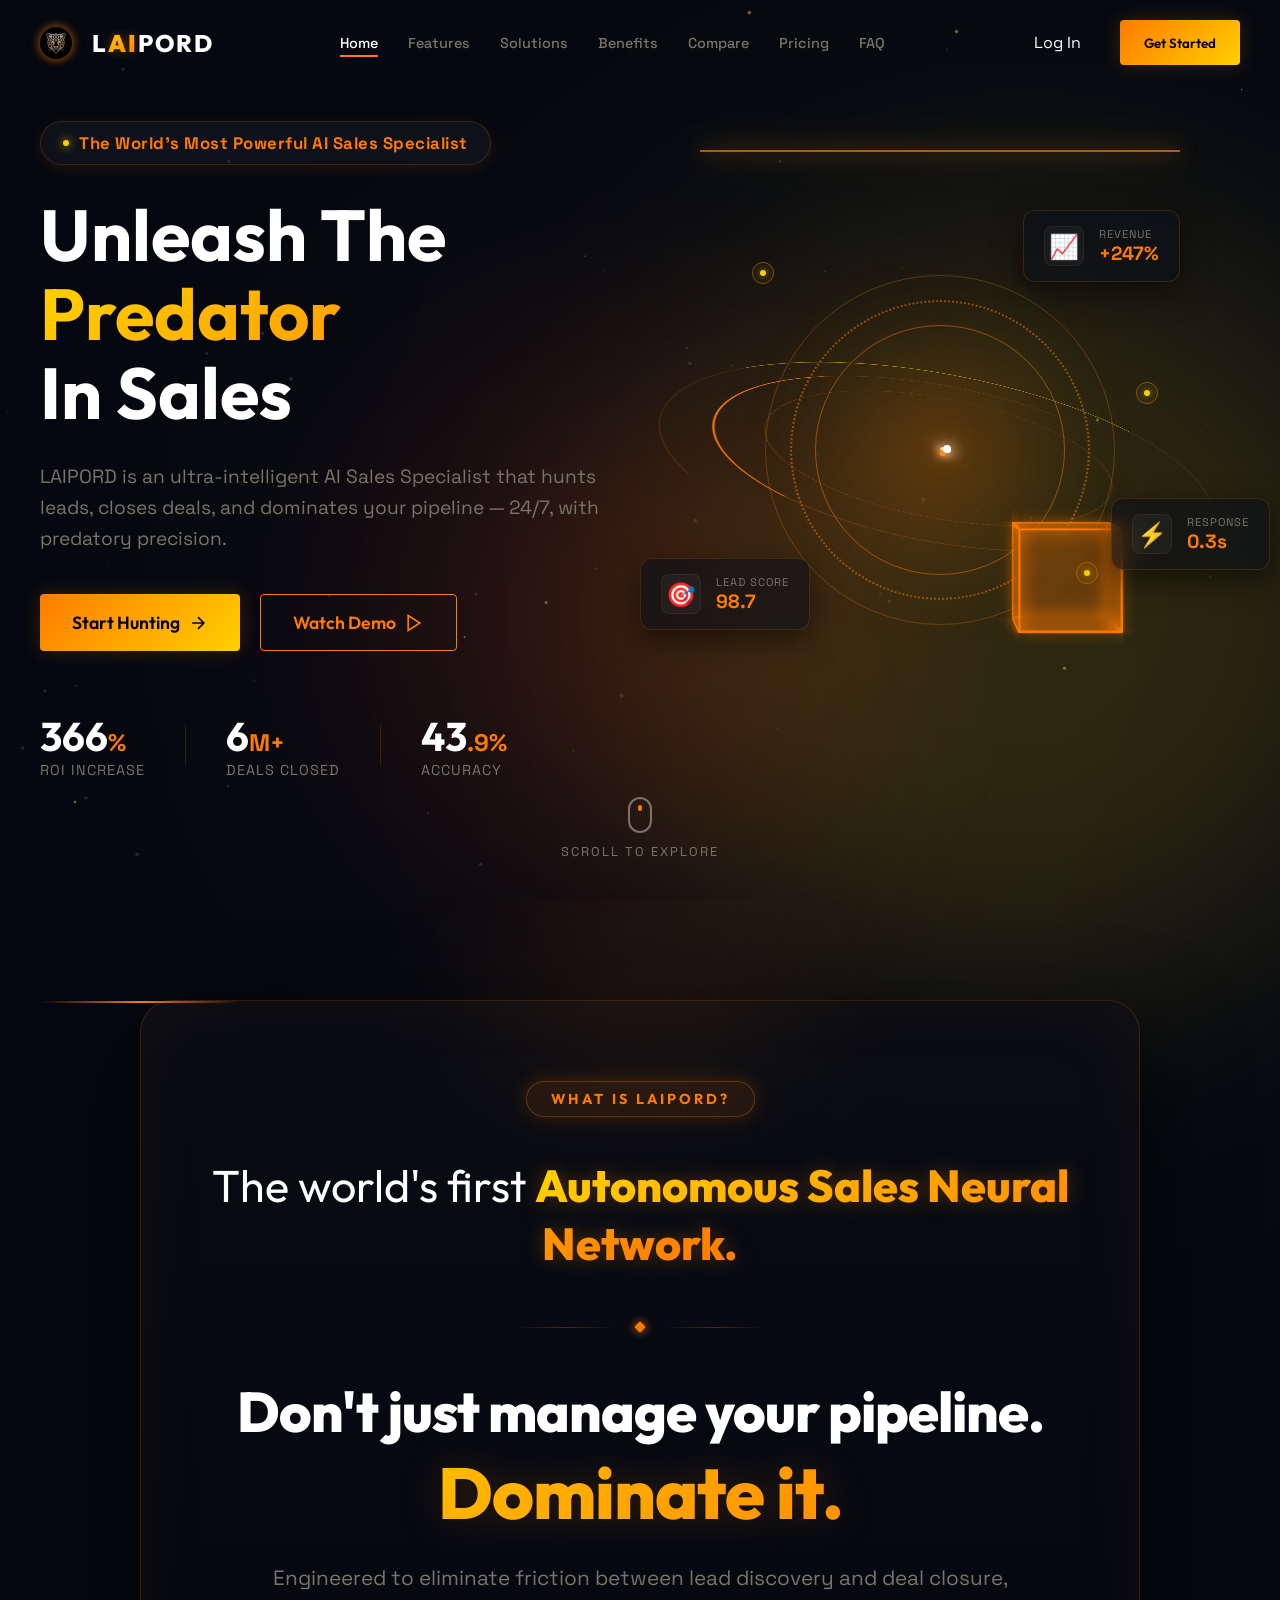
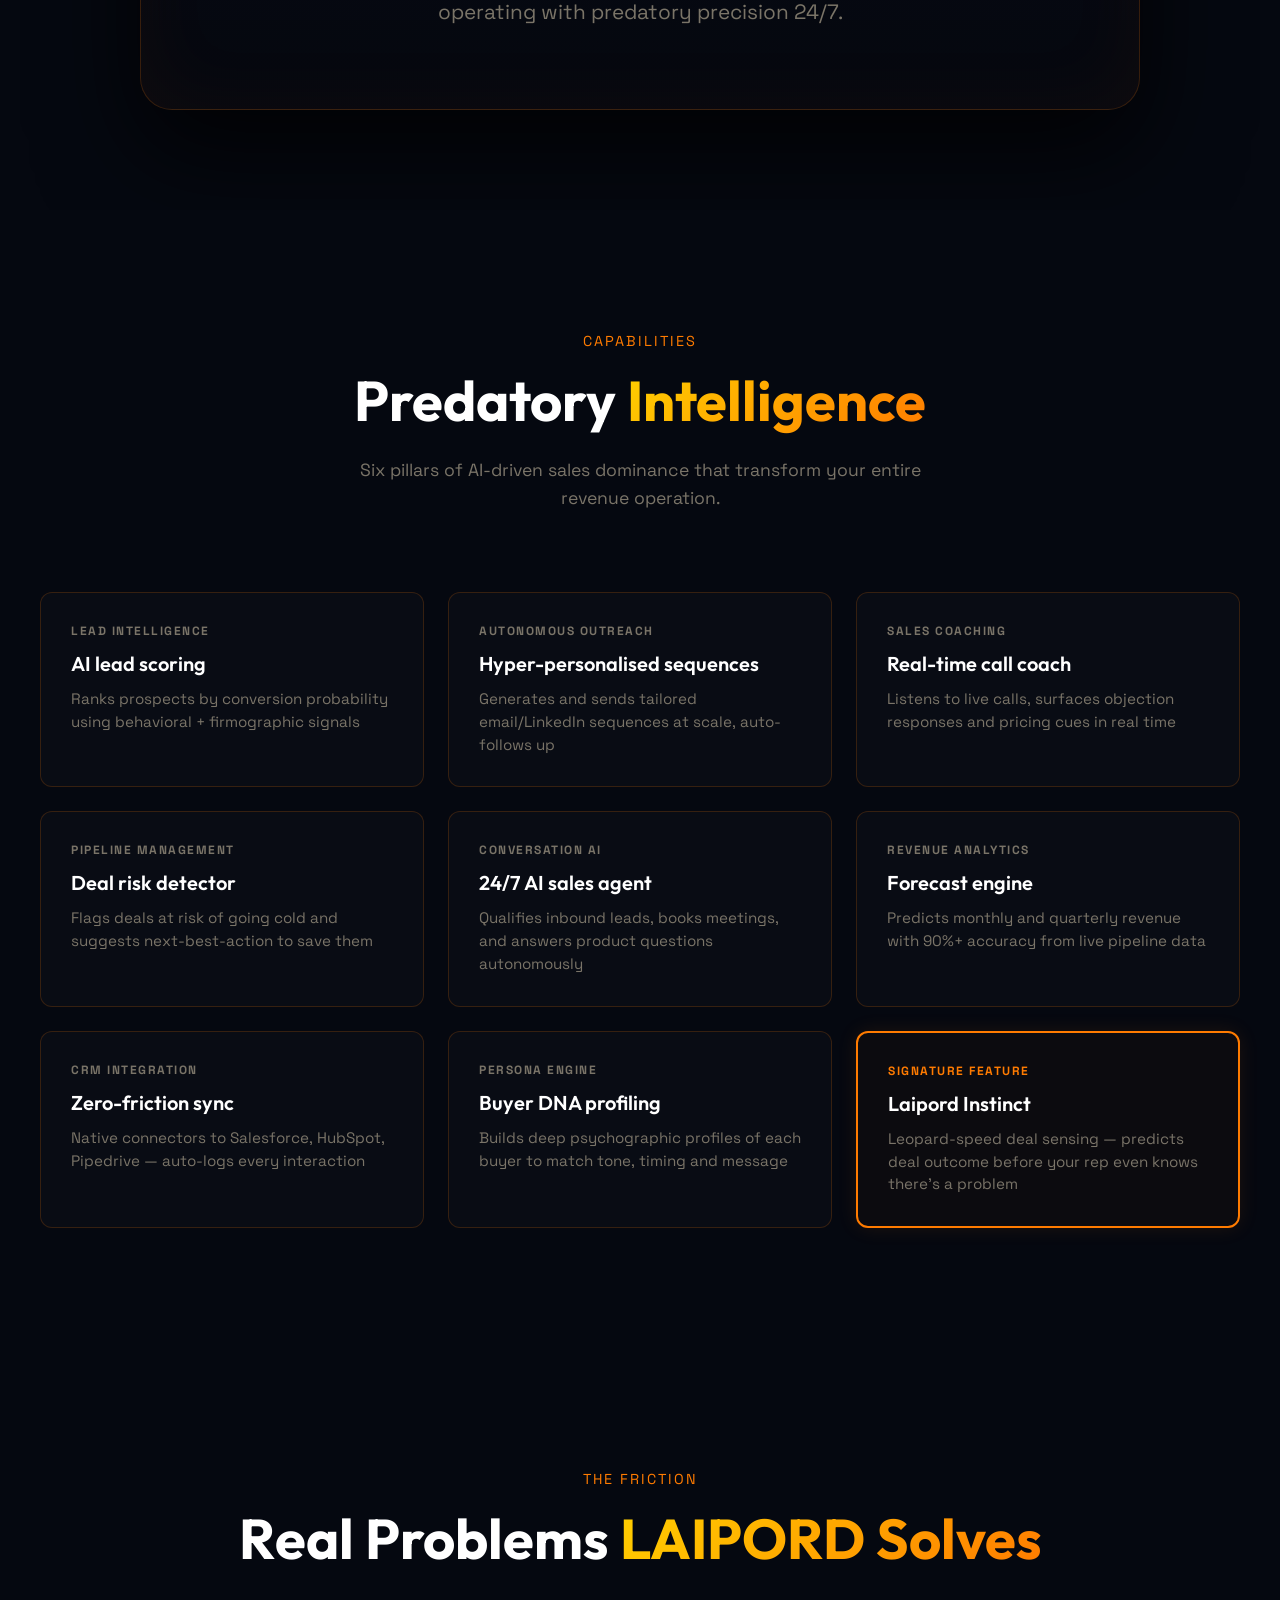
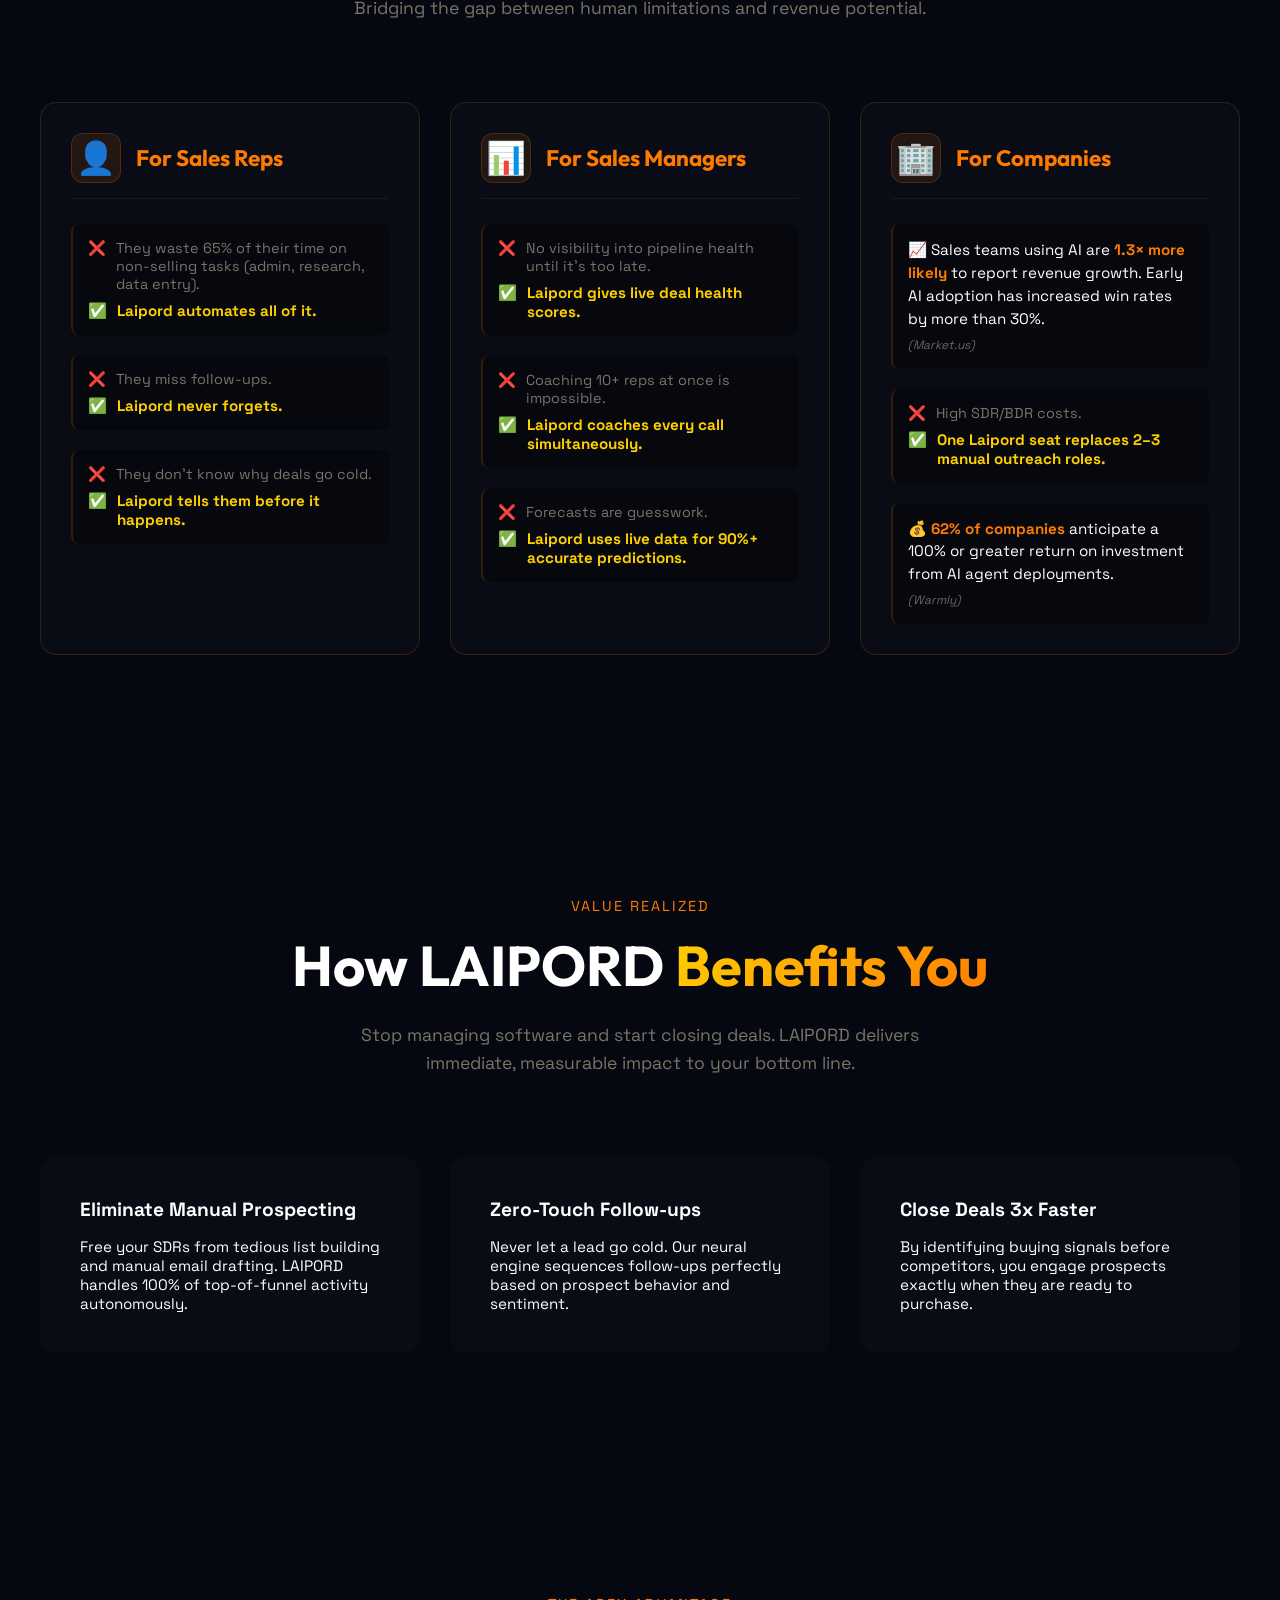
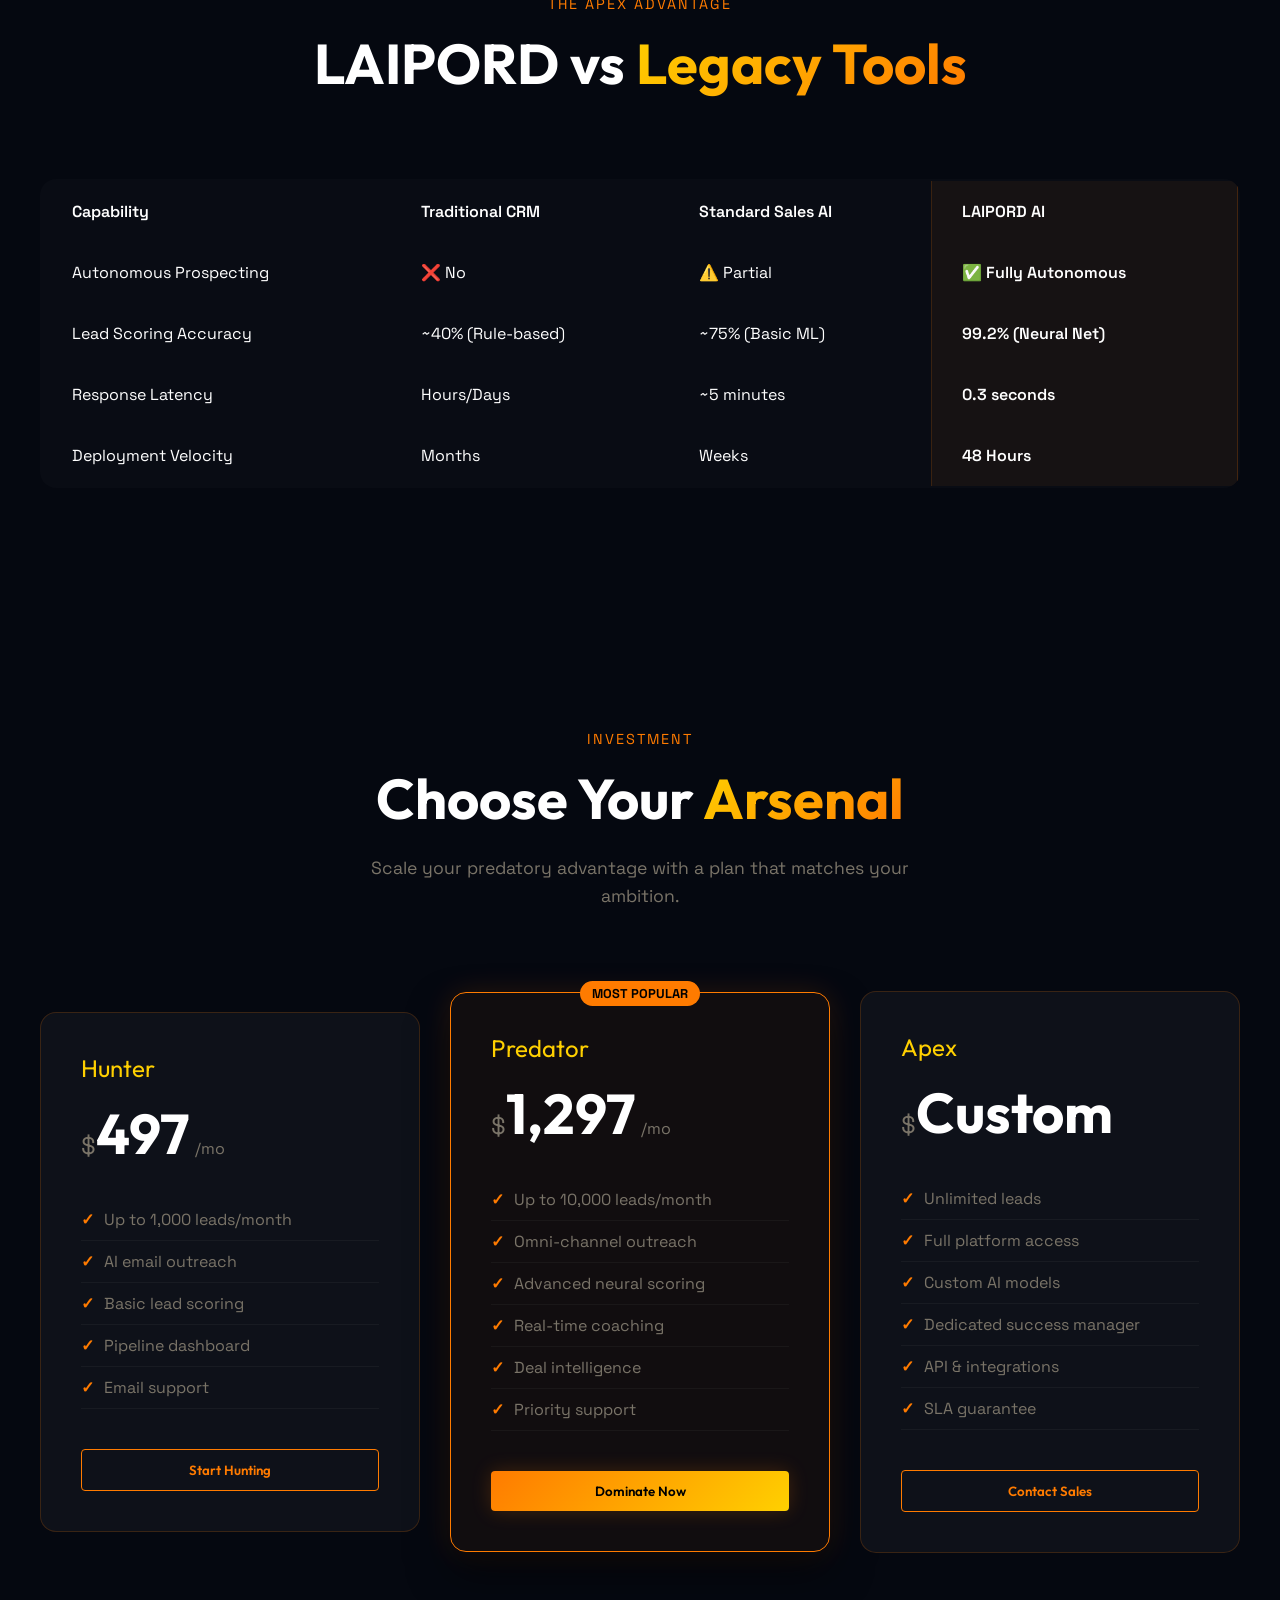
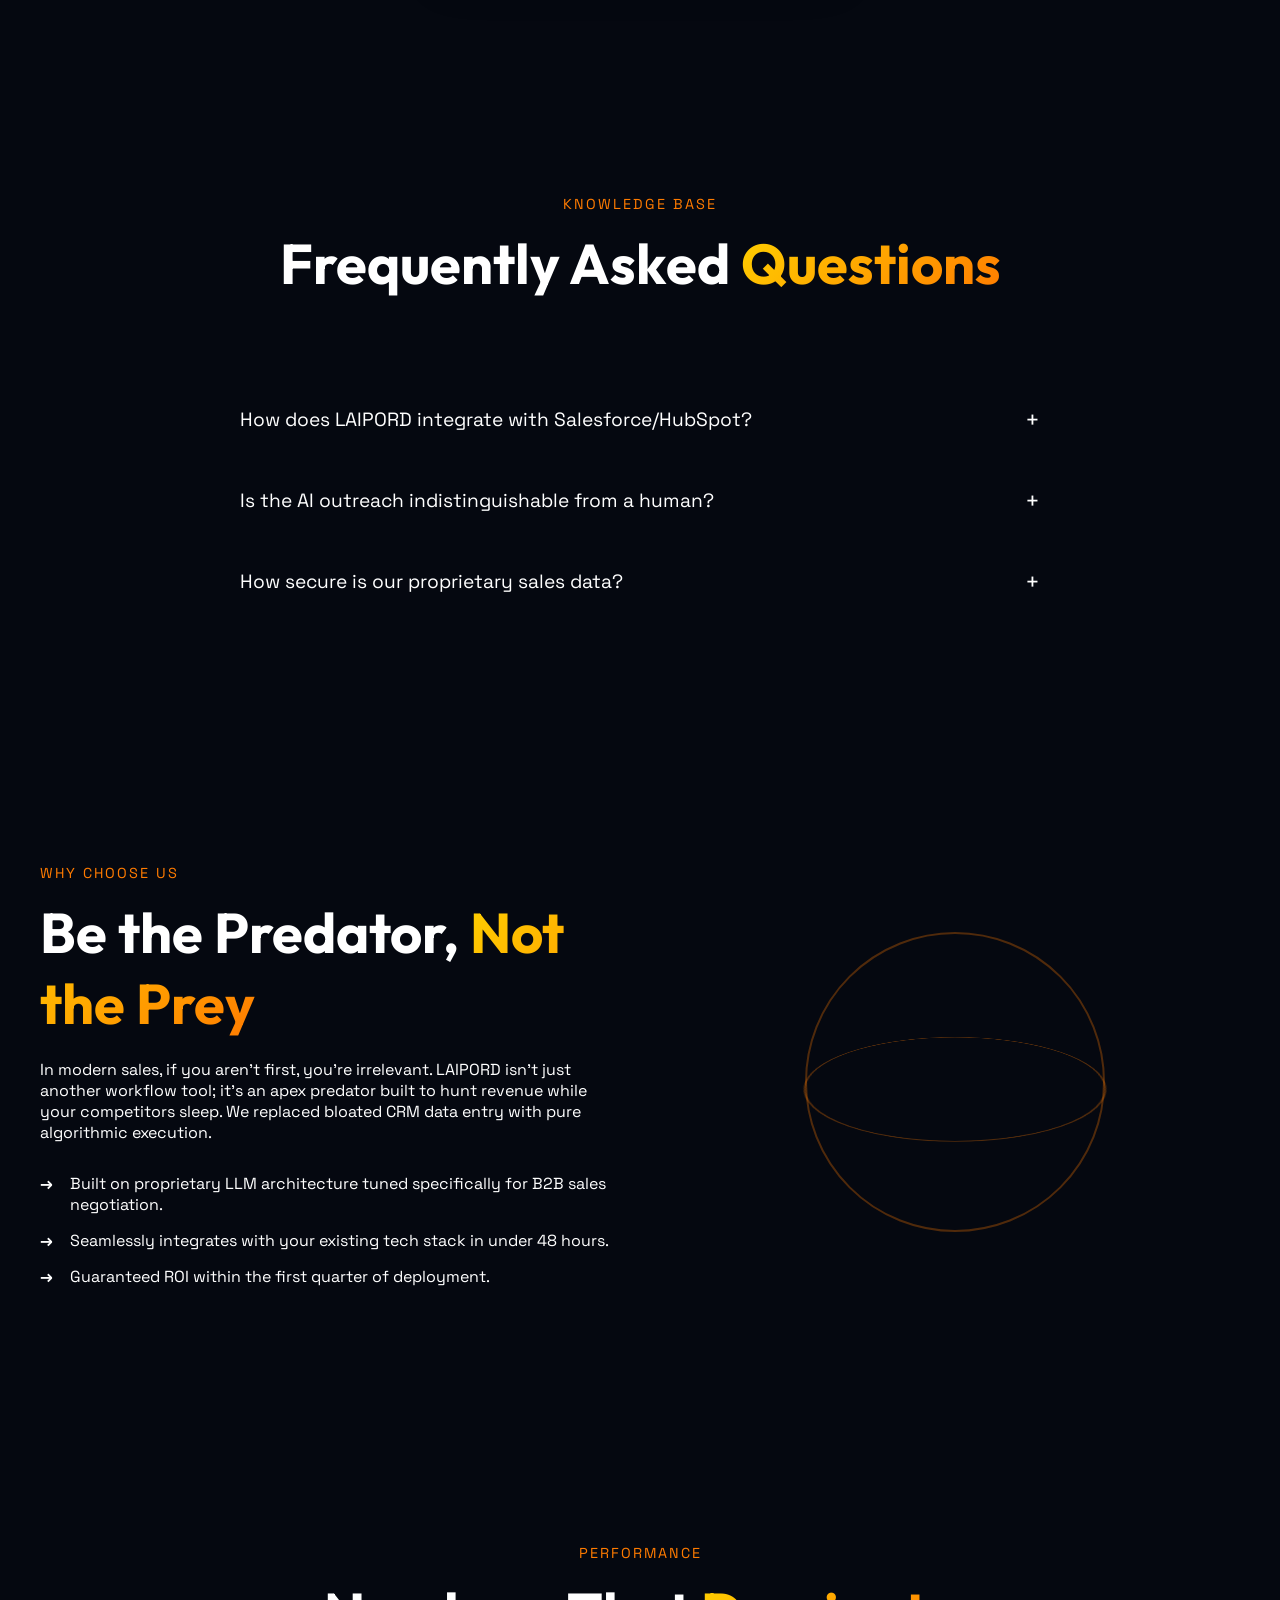
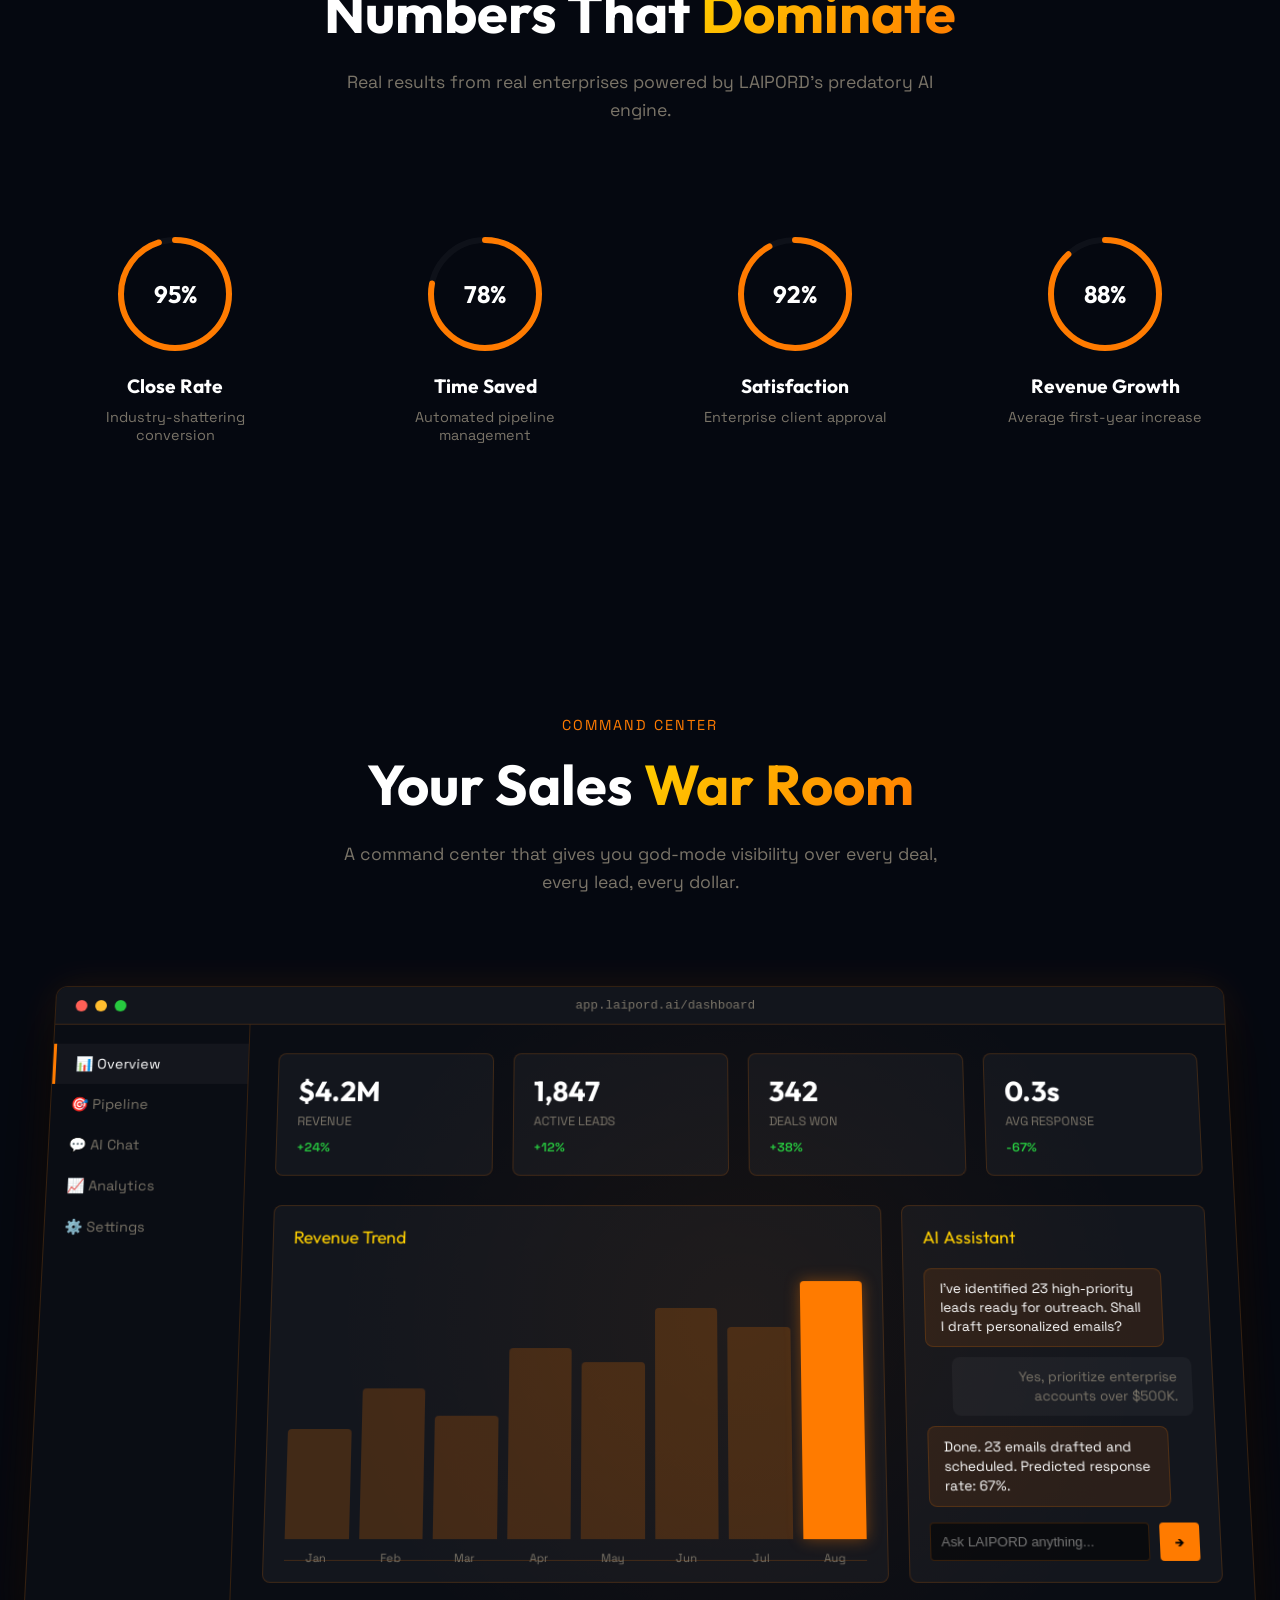
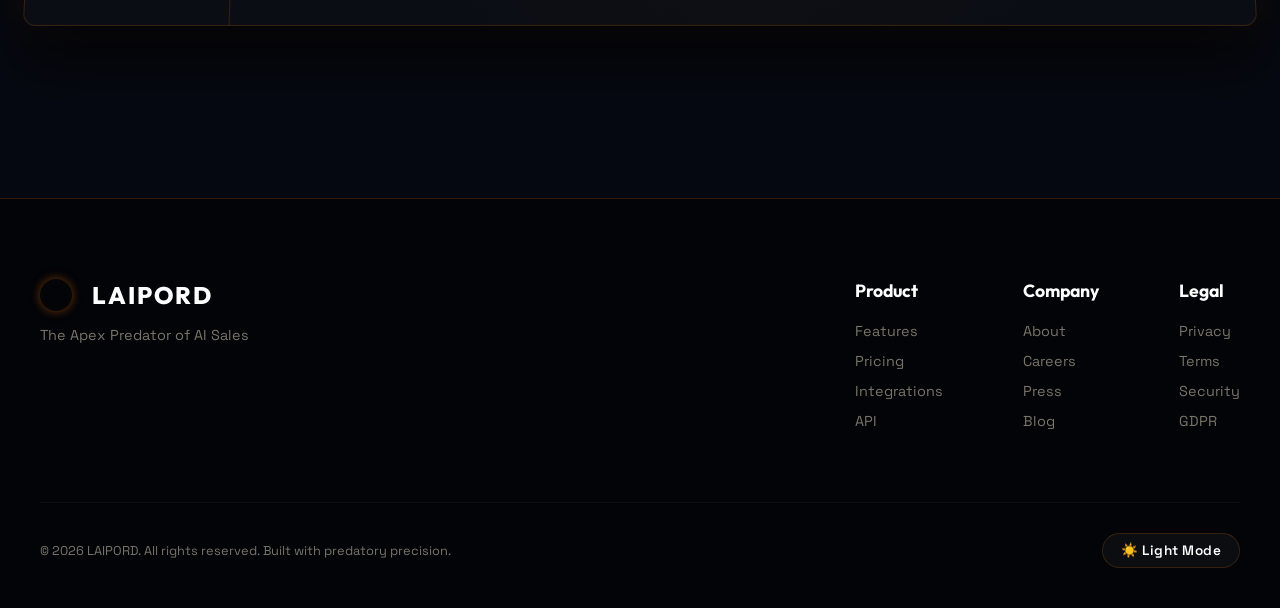
==== commit 46a11e61: "Remove pre-loading screen for faster immediate access" ====
--- a/index.html
+++ b/index.html
@@ -33,20 +33,7 @@
         <div class="noise-overlay"></div>
     </div>
 
-    <!-- LOADING SCREEN -->
-    <div id="loader">
-        <div class="loader-logo">
-            <span class="loader-letter" style="--i:0">L</span>
-            <span class="loader-letter loader-ai" style="--i:1">A</span>
-            <span class="loader-letter loader-ai" style="--i:2">I</span>
-            <span class="loader-letter" style="--i:3">P</span>
-            <span class="loader-letter" style="--i:4">O</span>
-            <span class="loader-letter" style="--i:5">R</span>
-            <span class="loader-letter" style="--i:6">D</span>
-        </div>
-        <div class="loader-bar"><div class="loader-fill"></div></div>
-        <p class="loader-text">Initializing <span class="loader-ai-small">AI</span> Sales Engine...</p>
-    </div>
+
 
     <!-- NAVIGATION -->
     <nav id="navbar">
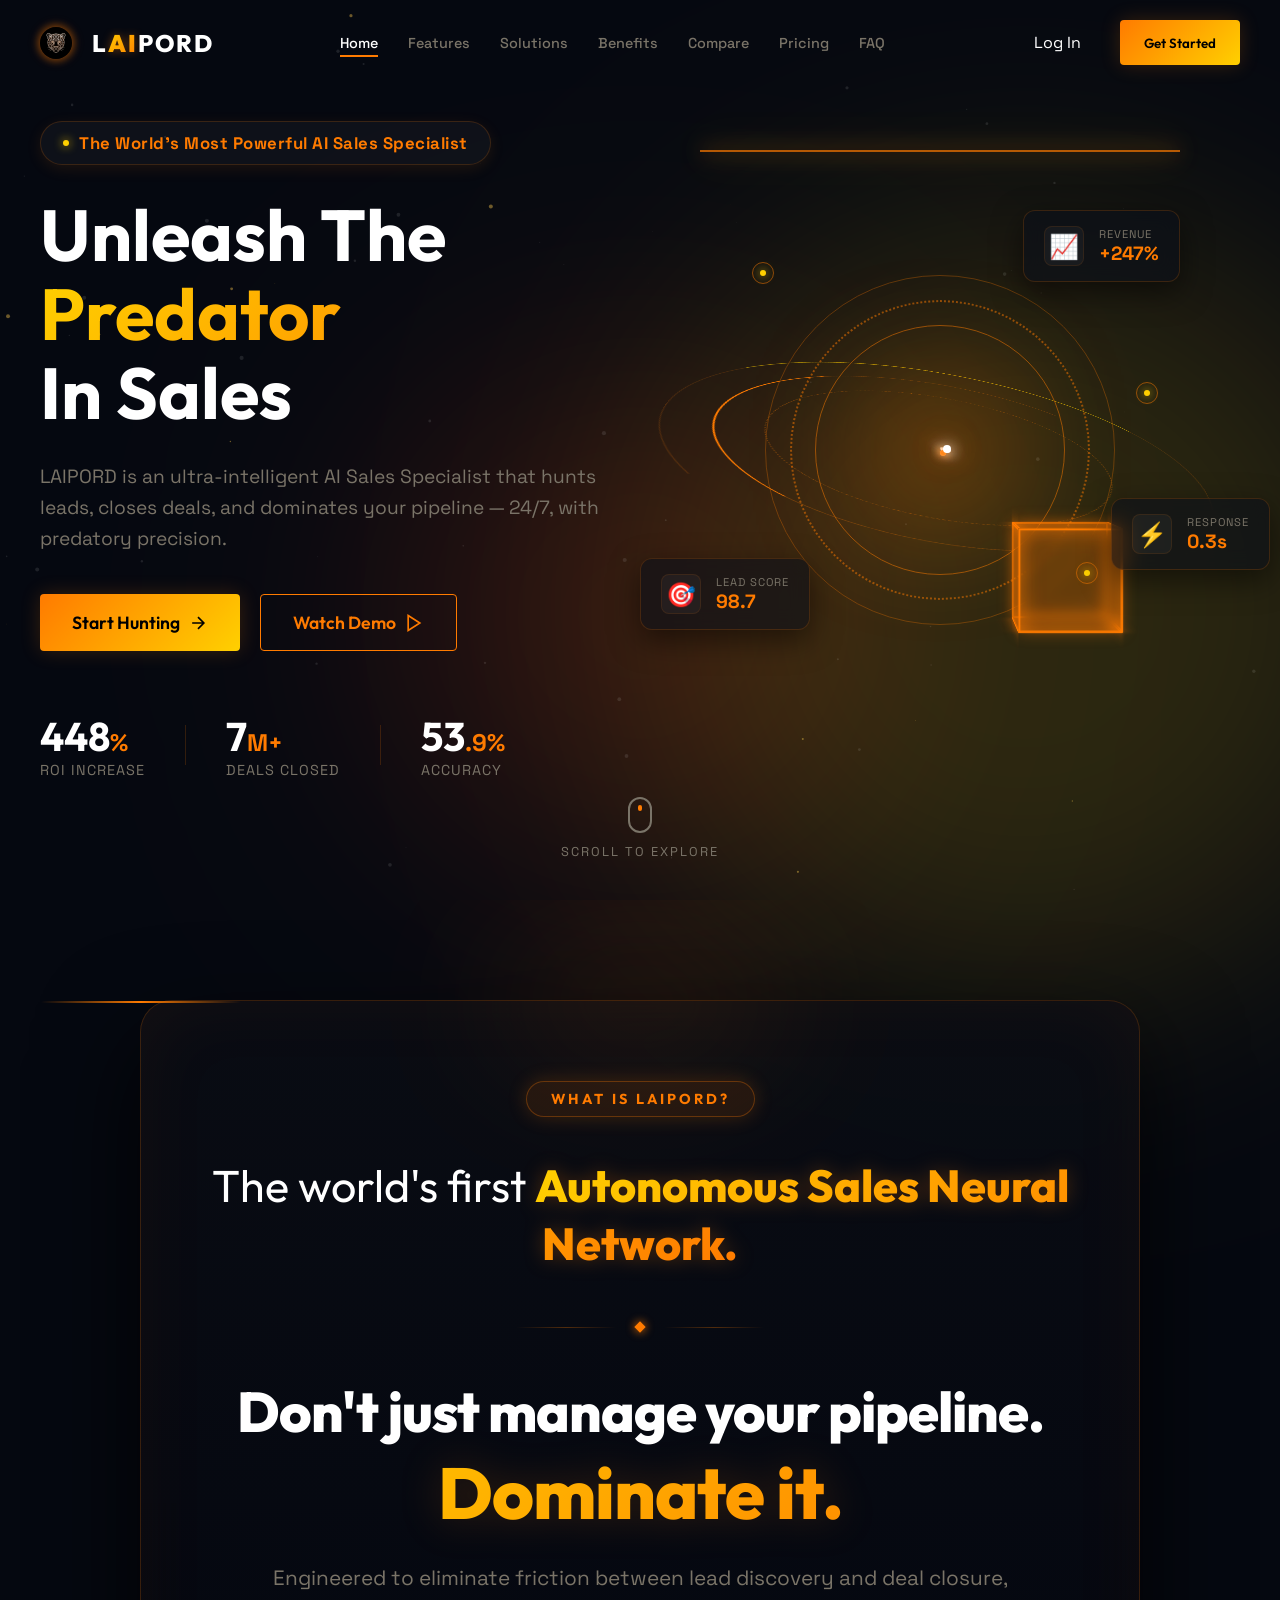
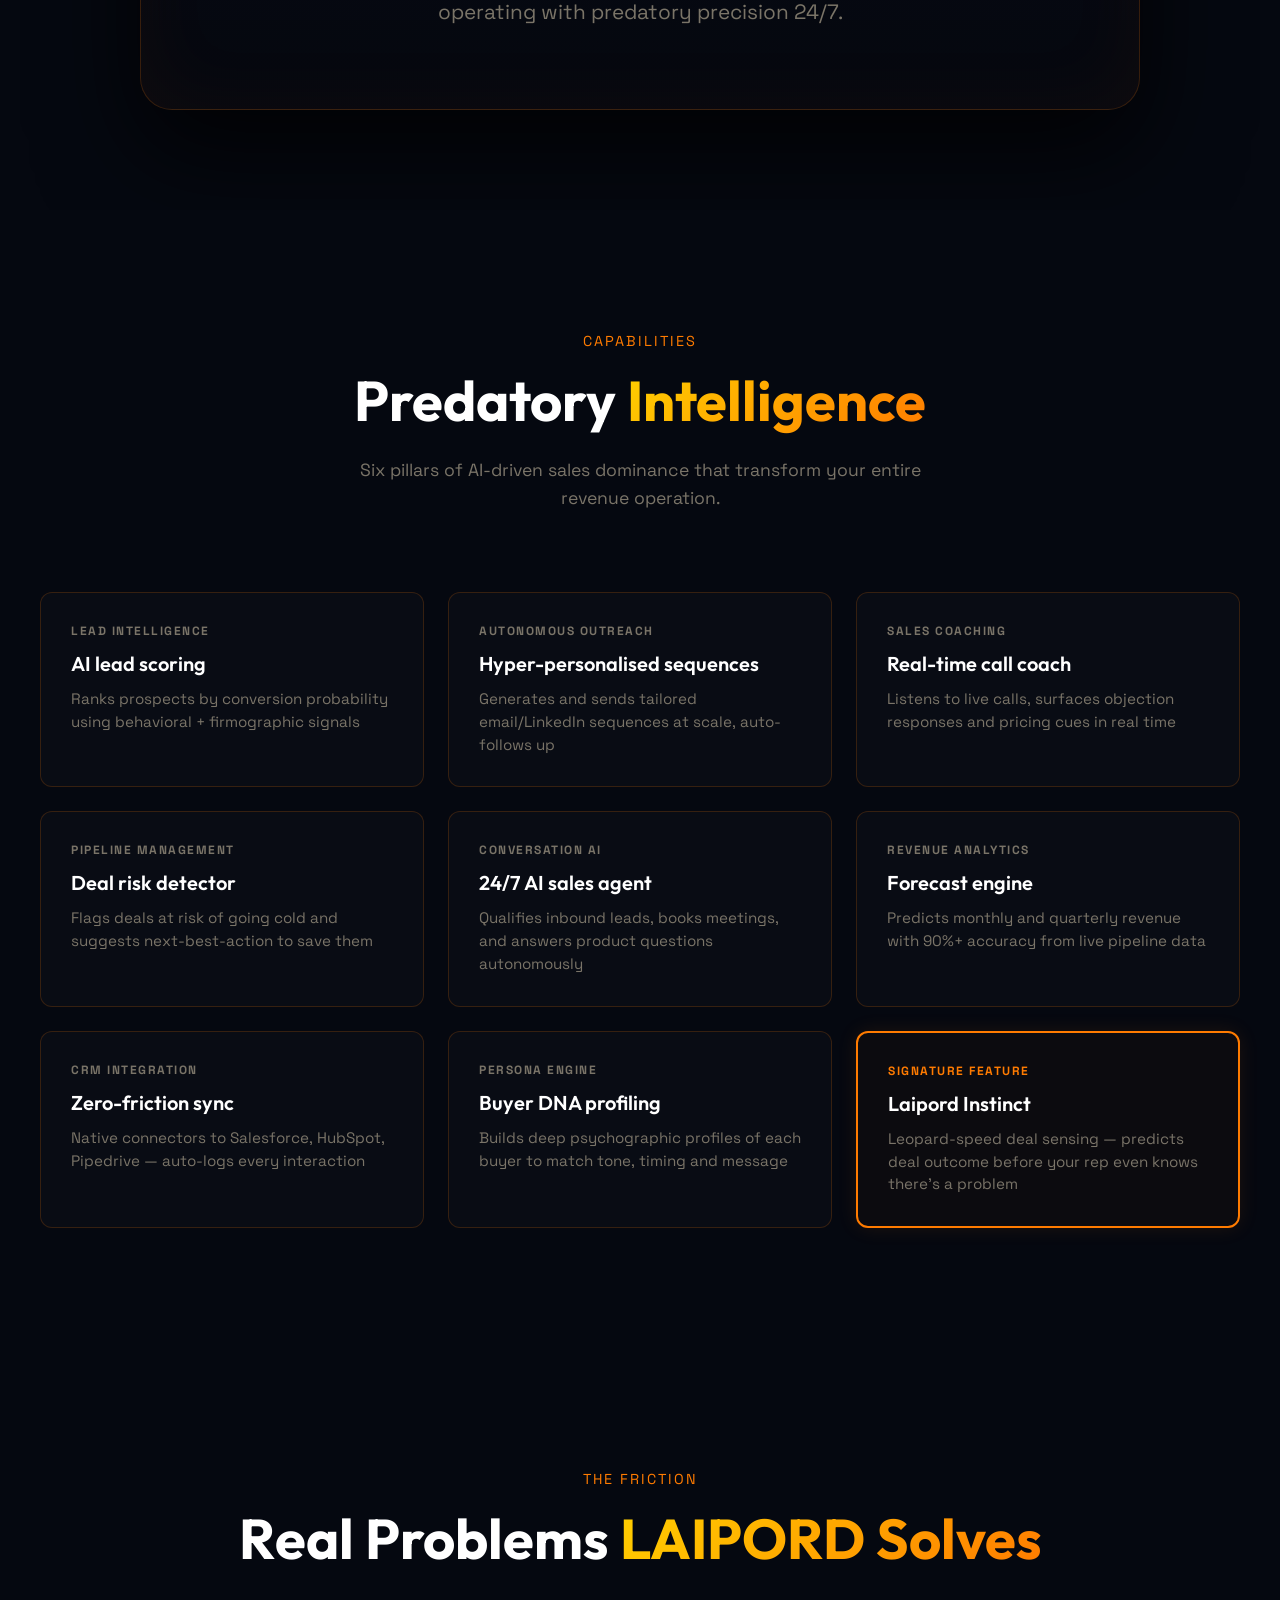
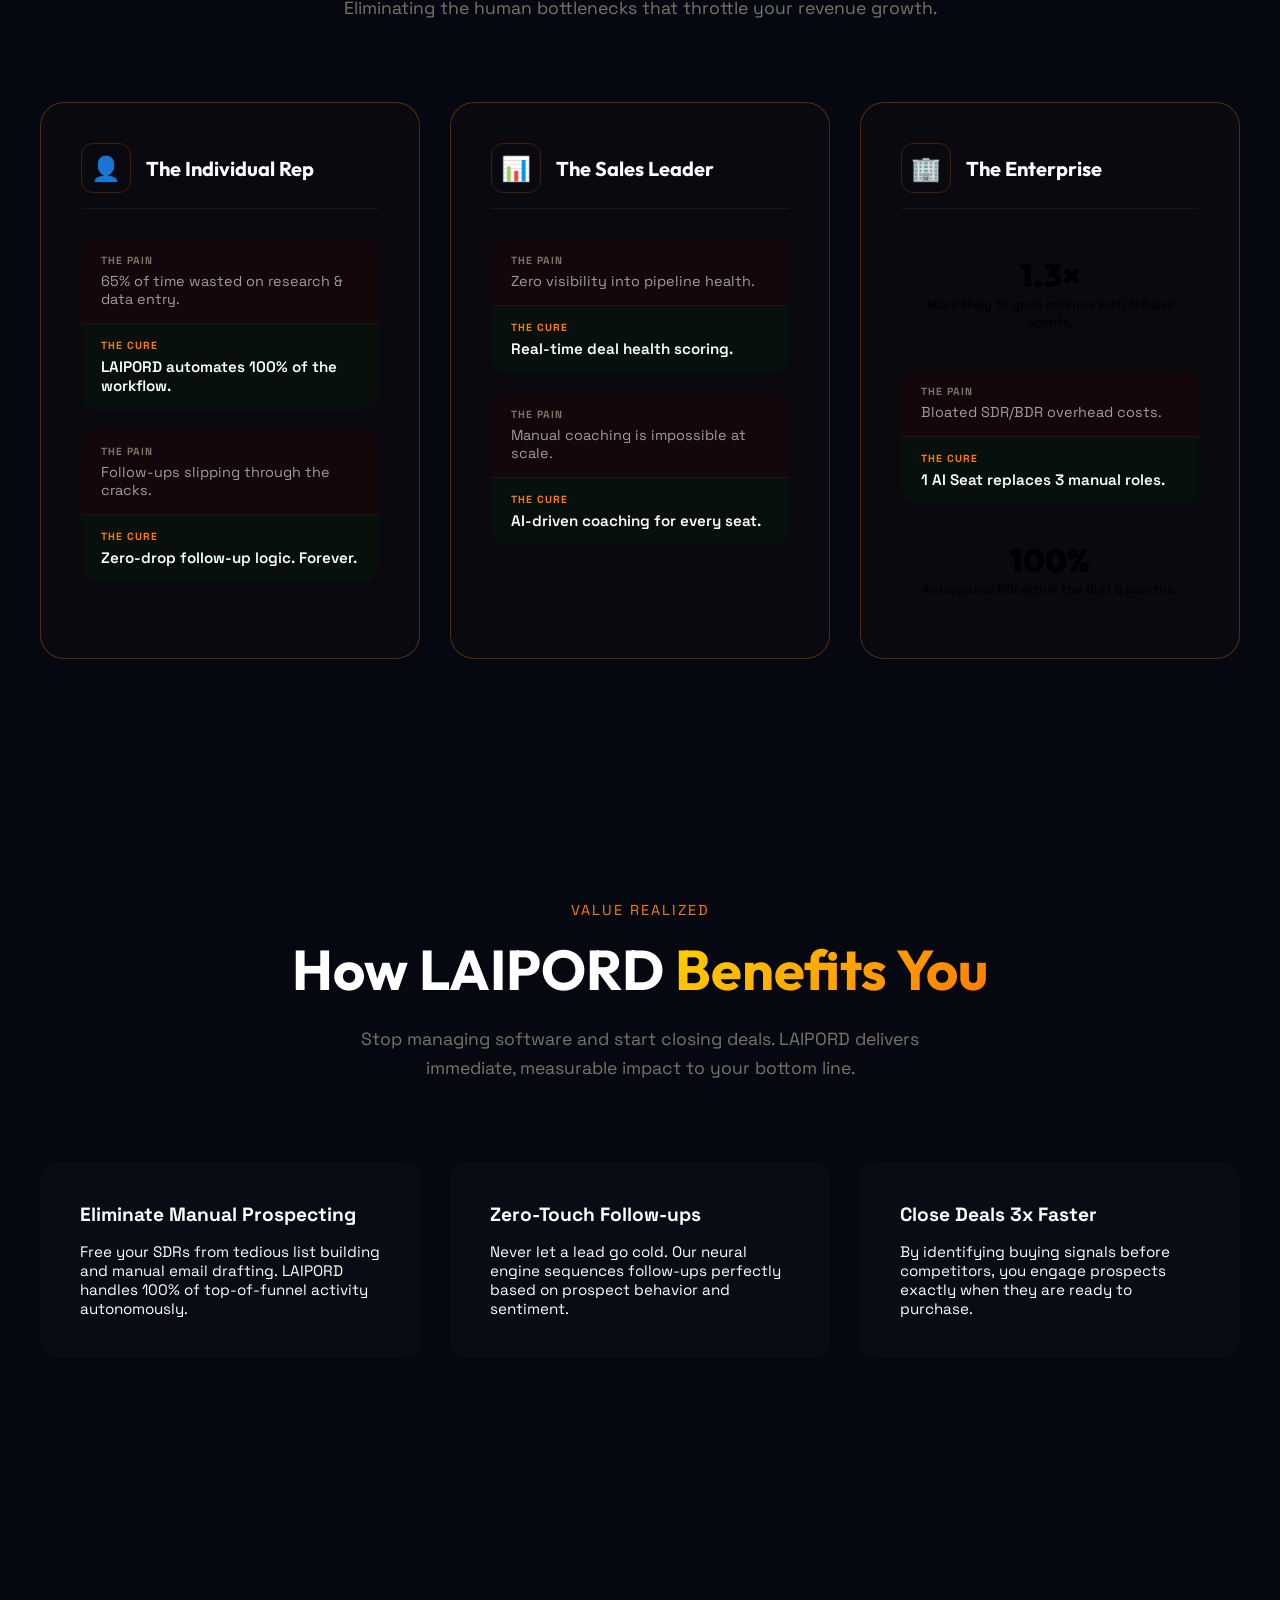
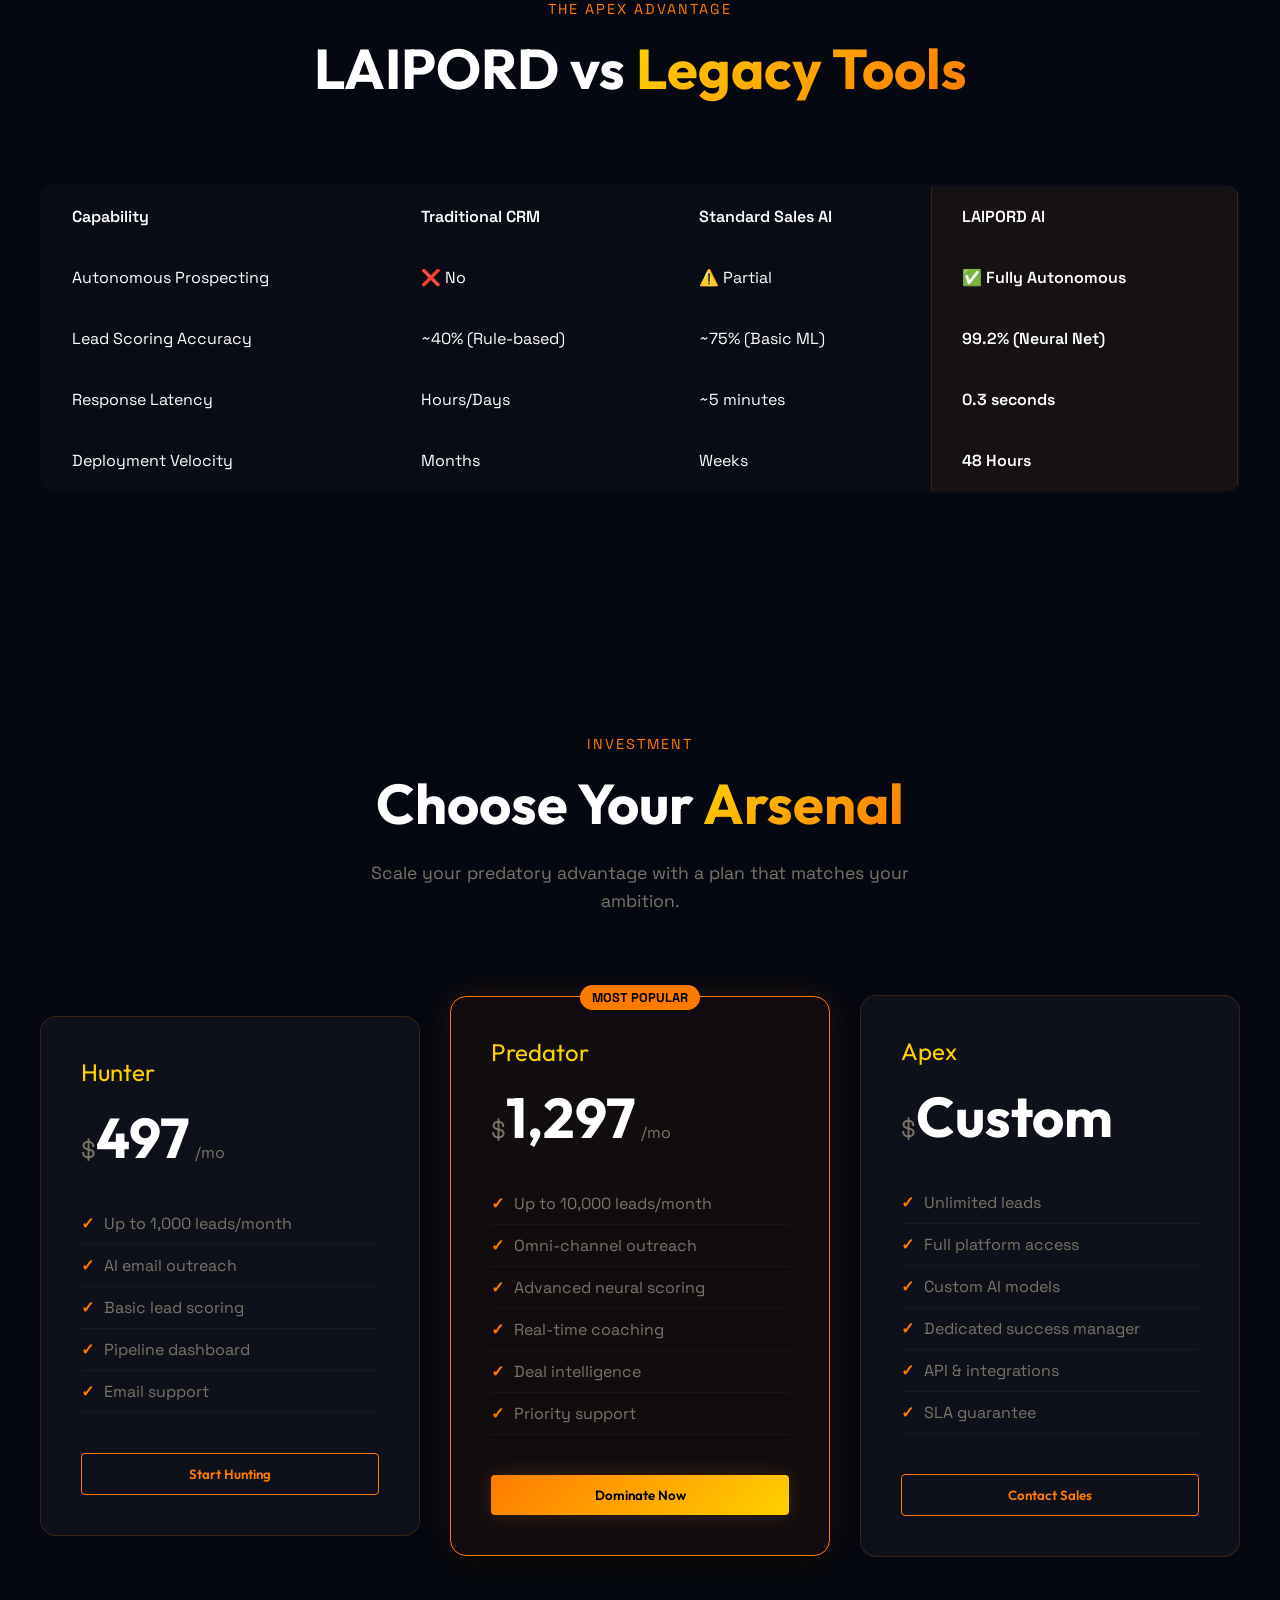
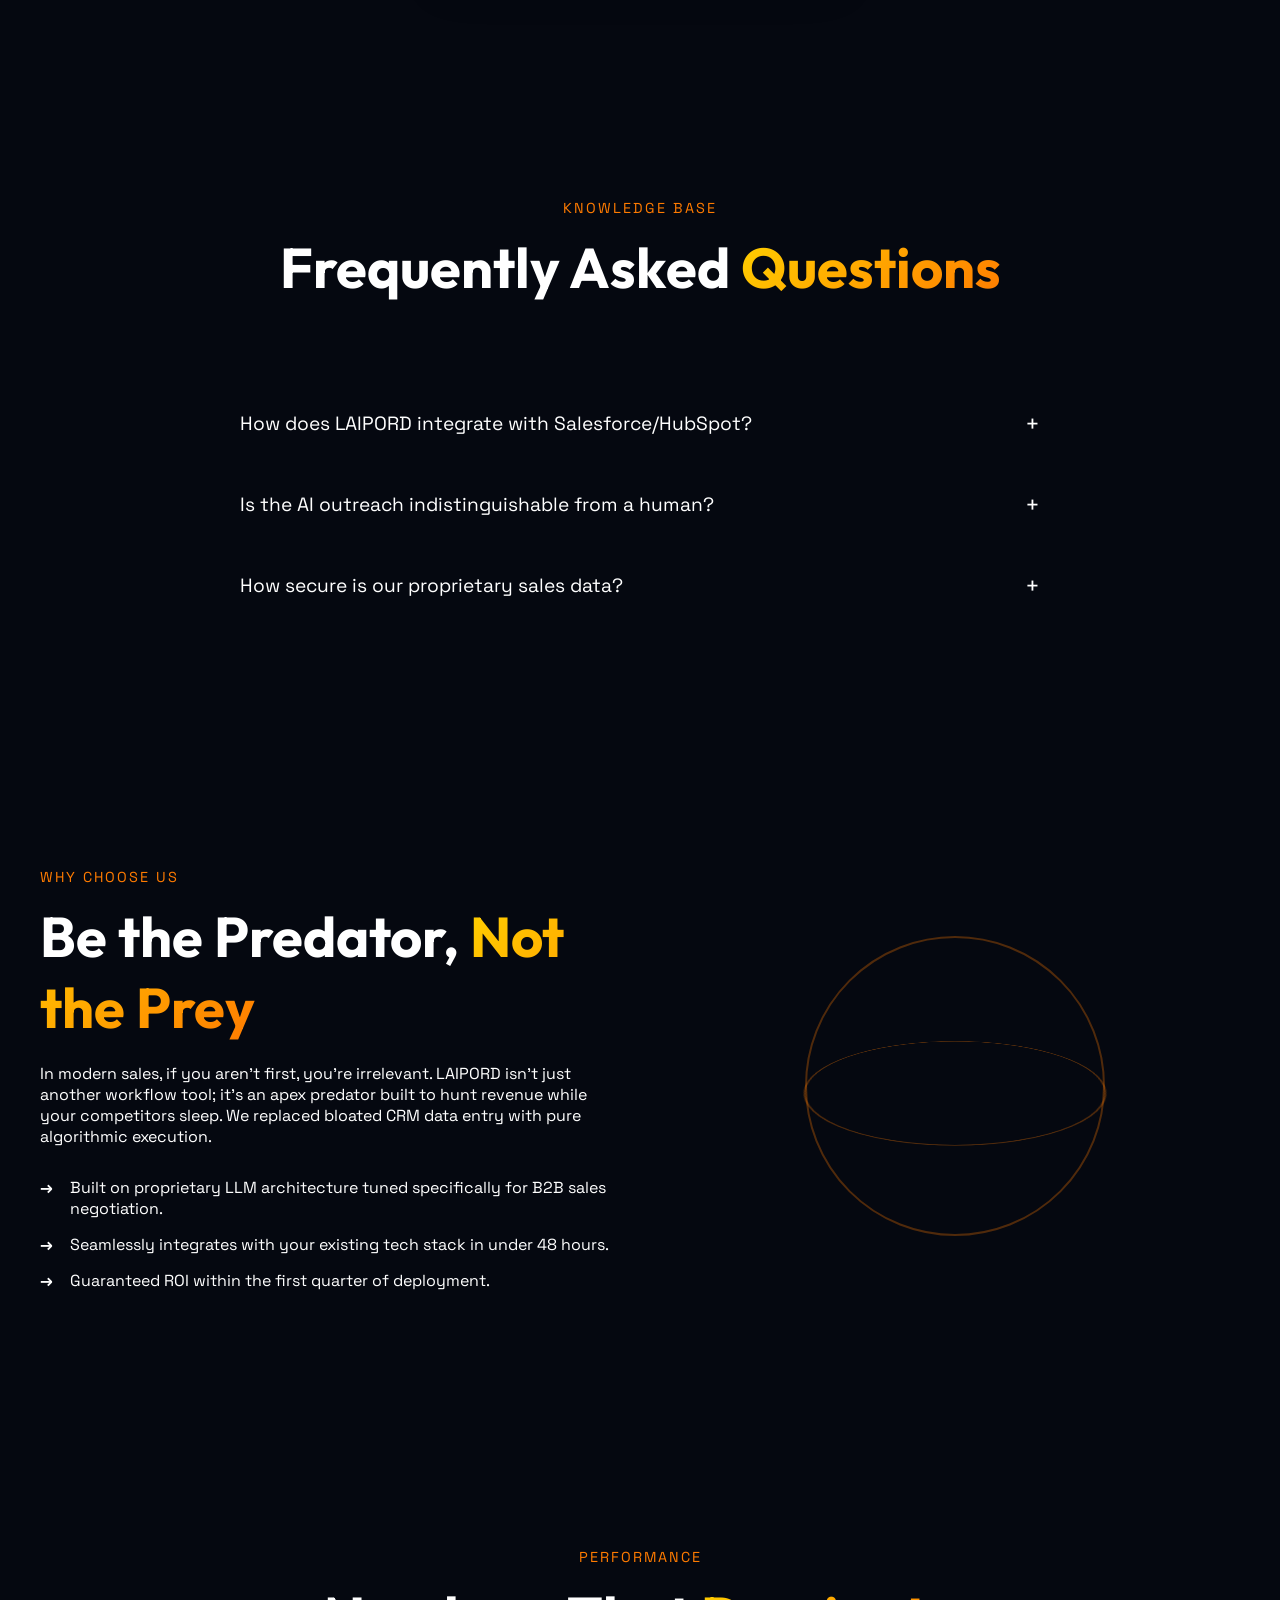
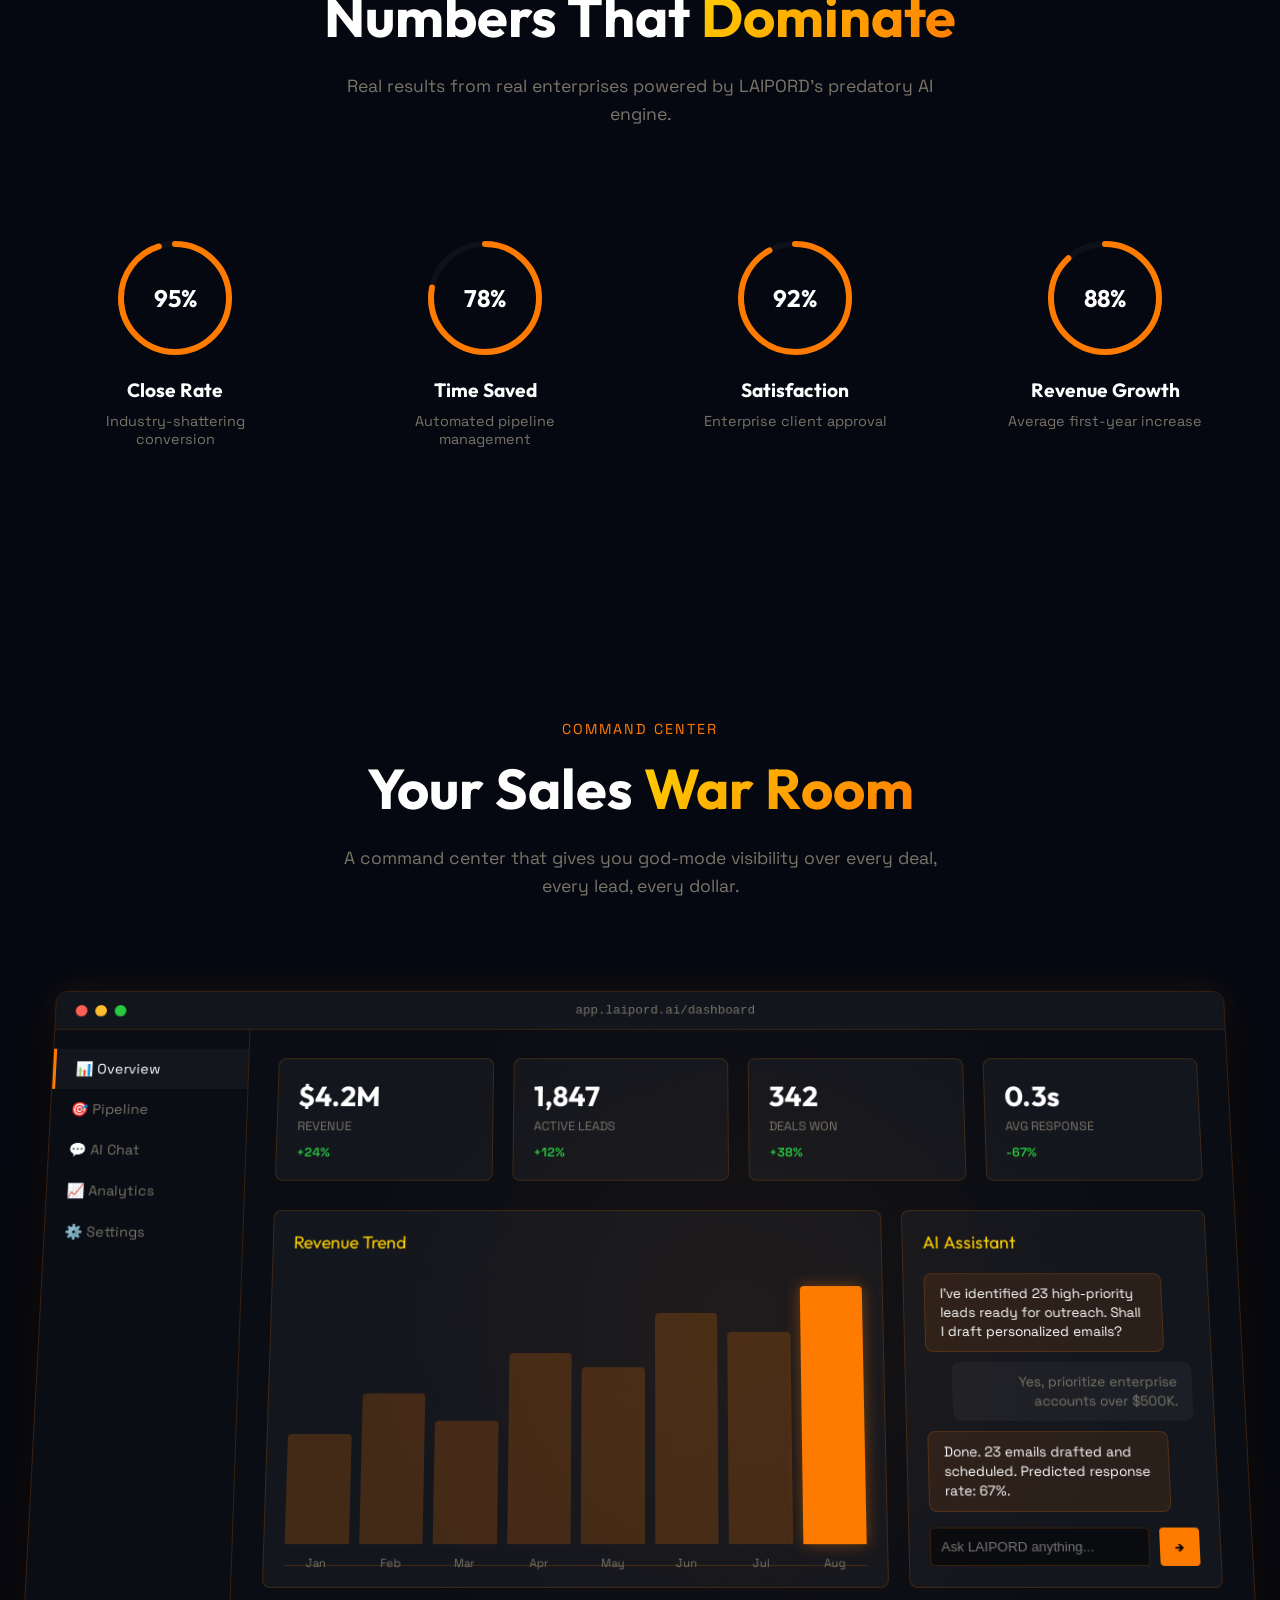
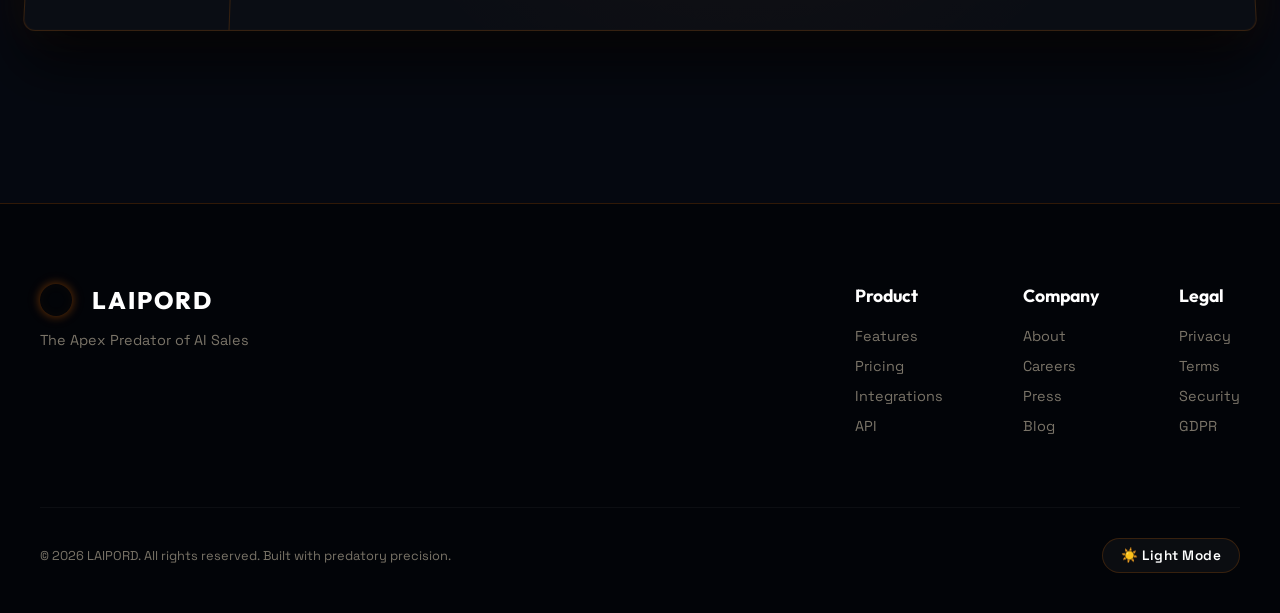
==== commit db434ef0: "Redesign 'Real Problems' section: high-impact Pain vs. Cure layout with stat boxes and improved visu" ====
--- a/index.html
+++ b/index.html
@@ -278,76 +278,108 @@
     </section>
 
 <!-- PROBLEMS SECTION -->
+    
     <section id="problems" class="section">
         <div class="section-container">
             <div class="section-header reveal-up">
                 <span class="section-tag">The Friction</span>
                 <h2 class="section-title">Real Problems <span class="text-gold">LAIPORD Solves</span></h2>
-                <p class="section-desc">Bridging the gap between human limitations and revenue potential.</p>
+                <p class="section-desc">Eliminating the human bottlenecks that throttle your revenue growth.</p>
             </div>
             <div class="problems-grid">
                 
                 <!-- For Sales Reps -->
                 <div class="problem-card reveal-up" style="--delay:0.1s">
                     <div class="audience-header">
-                        <div class="audience-icon">👤</div>
-                        <h3>For Sales Reps</h3>
-                    </div>
-                    <div class="problem-item">
-                        <div class="prob-bad"><span>❌</span> They waste 65% of their time on non-selling tasks (admin, research, data entry).</div>
-                        <div class="prob-good"><span>✅</span> <strong>Laipord automates all of it.</strong></div>
-                    </div>
-                    <div class="problem-item">
-                        <div class="prob-bad"><span>❌</span> They miss follow-ups.</div>
-                        <div class="prob-good"><span>✅</span> <strong>Laipord never forgets.</strong></div>
-                    </div>
-                    <div class="problem-item">
-                        <div class="prob-bad"><span>❌</span> They don't know why deals go cold.</div>
-                        <div class="prob-good"><span>✅</span> <strong>Laipord tells them before it happens.</strong></div>
+                        <div class="audience-icon" style="background: var(--g-gold);">👤</div>
+                        <h3>The Individual Rep</h3>
+                    </div>
+                    <div class="problem-stack">
+                        <div class="problem-row">
+                            <div class="prob-side-bad">
+                                <div class="prob-label">The Pain</div>
+                                <p>65% of time wasted on research & data entry.</p>
+                            </div>
+                            <div class="prob-side-good">
+                                <div class="prob-label label-gold">The Cure</div>
+                                <p>LAIPORD automates 100% of the workflow.</p>
+                            </div>
+                        </div>
+                        <div class="problem-row">
+                            <div class="prob-side-bad">
+                                <div class="prob-label">The Pain</div>
+                                <p>Follow-ups slipping through the cracks.</p>
+                            </div>
+                            <div class="prob-side-good">
+                                <div class="prob-label label-gold">The Cure</div>
+                                <p>Zero-drop follow-up logic. Forever.</p>
+                            </div>
+                        </div>
                     </div>
                 </div>
 
                 <!-- For Sales Managers -->
                 <div class="problem-card reveal-up" style="--delay:0.2s">
                     <div class="audience-header">
-                        <div class="audience-icon">📊</div>
-                        <h3>For Sales Managers</h3>
-                    </div>
-                    <div class="problem-item">
-                        <div class="prob-bad"><span>❌</span> No visibility into pipeline health until it's too late.</div>
-                        <div class="prob-good"><span>✅</span> <strong>Laipord gives live deal health scores.</strong></div>
-                    </div>
-                    <div class="problem-item">
-                        <div class="prob-bad"><span>❌</span> Coaching 10+ reps at once is impossible.</div>
-                        <div class="prob-good"><span>✅</span> <strong>Laipord coaches every call simultaneously.</strong></div>
-                    </div>
-                    <div class="problem-item">
-                        <div class="prob-bad"><span>❌</span> Forecasts are guesswork.</div>
-                        <div class="prob-good"><span>✅</span> <strong>Laipord uses live data for 90%+ accurate predictions.</strong></div>
+                        <div class="audience-icon" style="background: var(--g-gold);">📊</div>
+                        <h3>The Sales Leader</h3>
+                    </div>
+                    <div class="problem-stack">
+                        <div class="problem-row">
+                            <div class="prob-side-bad">
+                                <div class="prob-label">The Pain</div>
+                                <p>Zero visibility into pipeline health.</p>
+                            </div>
+                            <div class="prob-side-good">
+                                <div class="prob-label label-gold">The Cure</div>
+                                <p>Real-time deal health scoring.</p>
+                            </div>
+                        </div>
+                        <div class="problem-row">
+                            <div class="prob-side-bad">
+                                <div class="prob-label">The Pain</div>
+                                <p>Manual coaching is impossible at scale.</p>
+                            </div>
+                            <div class="prob-side-good">
+                                <div class="prob-label label-gold">The Cure</div>
+                                <p>AI-driven coaching for every seat.</p>
+                            </div>
+                        </div>
                     </div>
                 </div>
 
                 <!-- For Companies -->
-                <div class="problem-card reveal-up" style="--delay:0.3s">
+                <div class="problem-card reveal-up active" style="--delay:0.3s">
                     <div class="audience-header">
-                        <div class="audience-icon">🏢</div>
-                        <h3>For Companies</h3>
-                    </div>
-                    <div class="problem-item">
-                        <div class="prob-stat">📈 Sales teams using AI are <strong>1.3× more likely</strong> to report revenue growth. Early AI adoption has increased win rates by more than 30%. <span class="stat-source">(Market.us)</span></div>
-                    </div>
-                    <div class="problem-item">
-                        <div class="prob-bad"><span>❌</span> High SDR/BDR costs.</div>
-                        <div class="prob-good"><span>✅</span> <strong>One Laipord seat replaces 2–3 manual outreach roles.</strong></div>
-                    </div>
-                    <div class="problem-item">
-                        <div class="prob-stat">💰 <strong>62% of companies</strong> anticipate a 100% or greater return on investment from AI agent deployments. <span class="stat-source">(Warmly)</span></div>
-                    </div>
-                </div>
-
-            </div>
-        </div>
-    </section>
+                        <div class="audience-icon" style="background: var(--g-gold);">🏢</div>
+                        <h3>The Enterprise</h3>
+                    </div>
+                    <div class="problem-stack">
+                        <div class="stat-box">
+                            <div class="stat-val">1.3×</div>
+                            <p>More likely to grow revenue with AI Sales agents.</p>
+                        </div>
+                        <div class="problem-row">
+                            <div class="prob-side-bad">
+                                <div class="prob-label">The Pain</div>
+                                <p>Bloated SDR/BDR overhead costs.</p>
+                            </div>
+                            <div class="prob-side-good">
+                                <div class="prob-label label-gold">The Cure</div>
+                                <p>1 AI Seat replaces 3 manual roles.</p>
+                            </div>
+                        </div>
+                        <div class="stat-box">
+                            <div class="stat-val">100%</div>
+                            <p>Anticipated ROI within the first 6 months.</p>
+                        </div>
+                    </div>
+                </div>
+
+            </div>
+        </div>
+    </section>
+
 
 <!-- BENEFITS SECTION -->
     <section id="benefits" class="section">
--- a/styles.css
+++ b/styles.css
@@ -1160,3 +1160,140 @@
 img {
     content-visibility: auto;
 }
+
+/* Impactful Problems Section Redesign */
+.problems-grid {
+    display: grid;
+    grid-template-columns: repeat(auto-fit, minmax(350px, 1fr));
+    gap: 30px;
+}
+
+.problem-card {
+    background: rgba(255, 255, 255, 0.02);
+    border: 1px solid rgba(255, 255, 255, 0.05);
+    border-radius: 24px;
+    padding: 40px;
+    transition: var(--transition-base);
+    position: relative;
+    overflow: hidden;
+}
+
+.problem-card.active {
+    border-color: rgba(255, 123, 0, 0.3);
+    background: rgba(255, 123, 0, 0.02);
+}
+
+.problem-card:hover {
+    transform: translateY(-10px);
+    background: rgba(255, 255, 255, 0.04);
+    border-color: rgba(255, 255, 255, 0.1);
+}
+
+.audience-header {
+    display: flex;
+    align-items: center;
+    gap: 15px;
+    margin-bottom: 30px;
+}
+
+.audience-icon {
+    width: 50px;
+    height: 50px;
+    border-radius: 12px;
+    display: flex;
+    align-items: center;
+    justify-content: center;
+    font-size: 1.5rem;
+}
+
+.audience-header h3 {
+    font-family: var(--f-heading);
+    font-size: 1.25rem;
+    color: #fff;
+}
+
+.problem-stack {
+    display: flex;
+    flex-direction: column;
+    gap: 20px;
+}
+
+.problem-row {
+    background: rgba(0, 0, 0, 0.2);
+    border-radius: 16px;
+    overflow: hidden;
+    display: flex;
+    flex-direction: column;
+}
+
+.prob-side-bad, .prob-side-good {
+    padding: 15px 20px;
+}
+
+.prob-side-bad {
+    background: rgba(255, 0, 0, 0.05);
+    border-bottom: 1px solid rgba(255, 255, 255, 0.05);
+}
+
+.prob-side-good {
+    background: rgba(0, 255, 0, 0.03);
+}
+
+.prob-label {
+    font-size: 0.65rem;
+    font-weight: 800;
+    text-transform: uppercase;
+    letter-spacing: 1px;
+    color: var(--c-text-muted);
+    margin-bottom: 5px;
+}
+
+.label-gold {
+    color: var(--c-gold-primary);
+}
+
+.prob-side-bad p {
+    font-size: 0.9rem;
+    color: rgba(255, 255, 255, 0.6);
+}
+
+.prob-side-good p {
+    font-size: 0.95rem;
+    color: #fff;
+    font-weight: 600;
+}
+
+.stat-box {
+    background: var(--g-gold);
+    padding: 20px;
+    border-radius: 16px;
+    text-align: center;
+    color: #000;
+}
+
+.stat-val {
+    font-size: 2rem;
+    font-weight: 900;
+    font-family: var(--f-heading);
+    line-height: 1;
+    margin-bottom: 5px;
+}
+
+.stat-box p {
+    font-size: 0.8rem;
+    font-weight: 700;
+    opacity: 0.8;
+}
+
+/* Light Theme Overrides */
+[data-theme="light"] .problem-card {
+    background: #fff;
+    border-color: rgba(0,0,0,0.05);
+    box-shadow: 0 10px 30px rgba(0,0,0,0.05);
+}
+
+[data-theme="light"] .audience-header h3 { color: #0A0A0F; }
+[data-theme="light"] .prob-side-bad { background: rgba(0,0,0,0.02); }
+[data-theme="light"] .prob-side-good { background: rgba(255, 123, 0, 0.03); }
+[data-theme="light"] .prob-side-bad p { color: #666; }
+[data-theme="light"] .prob-side-good p { color: #111; }
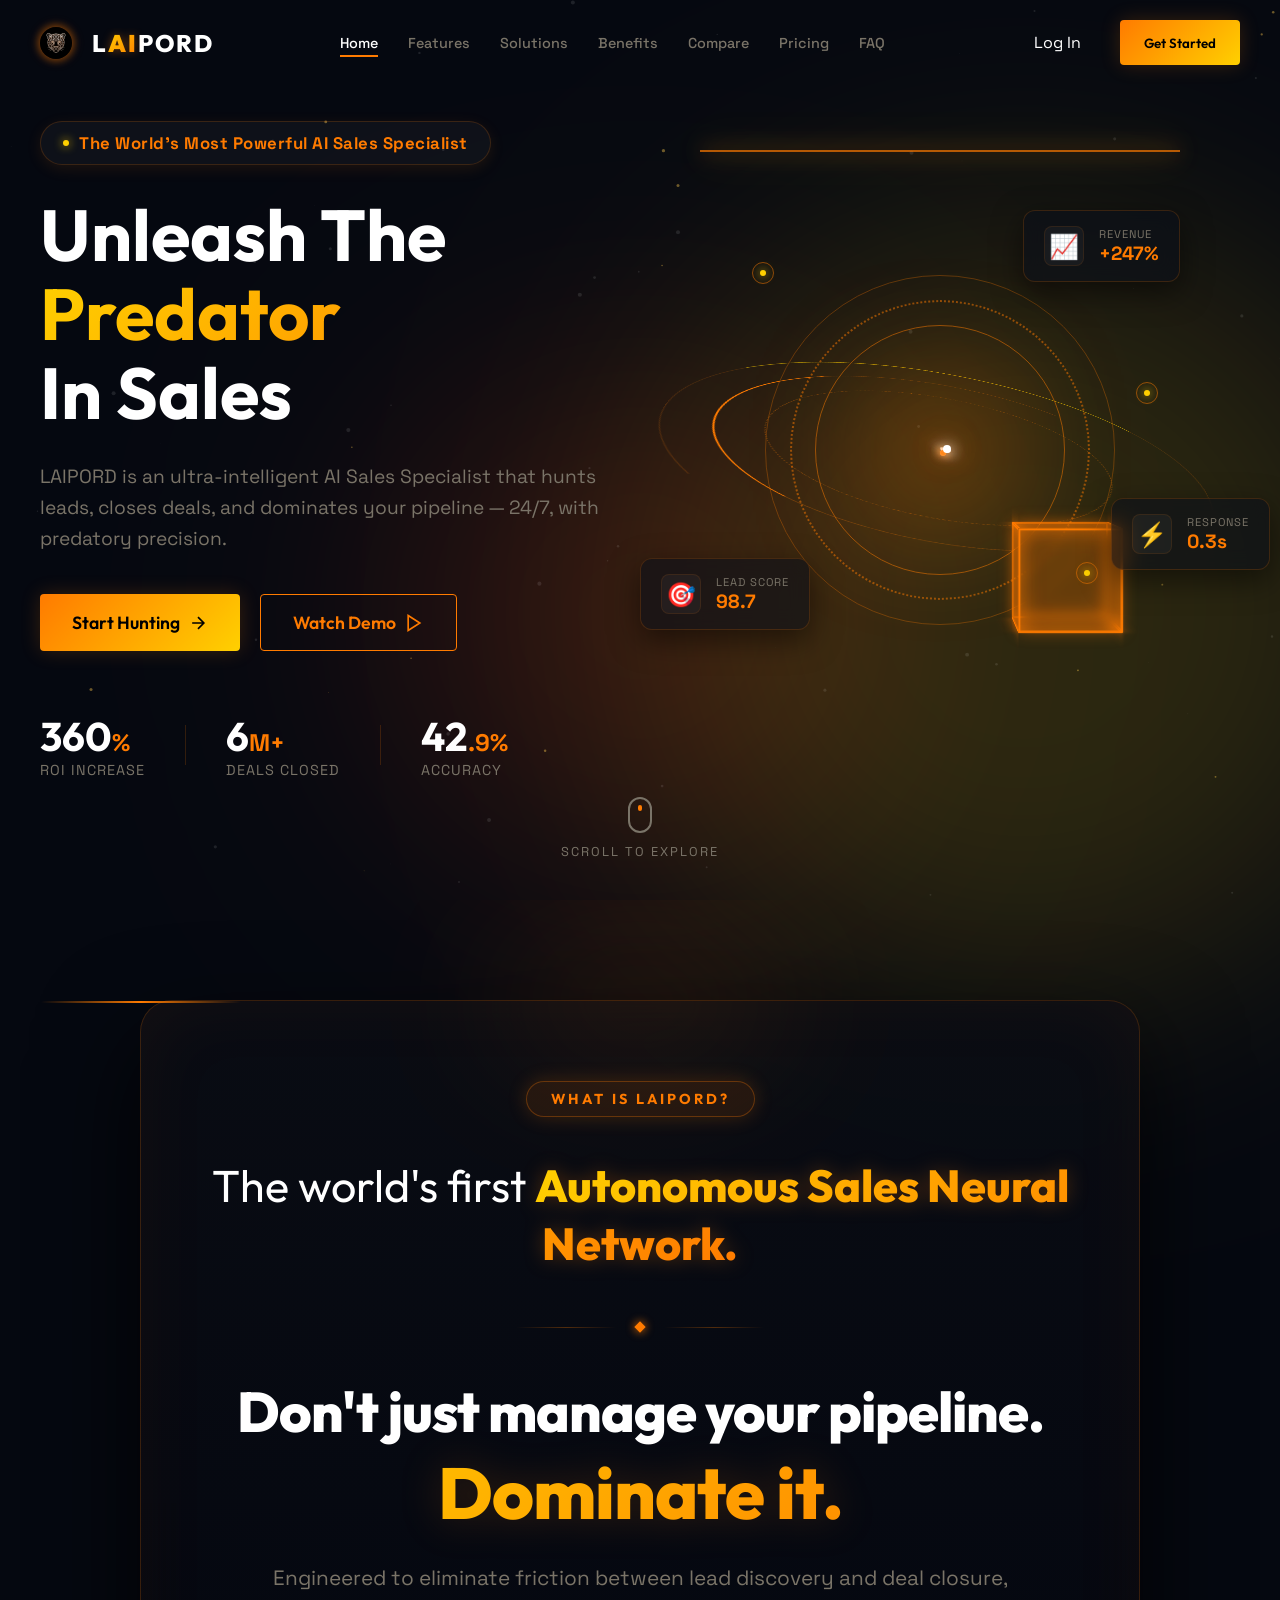
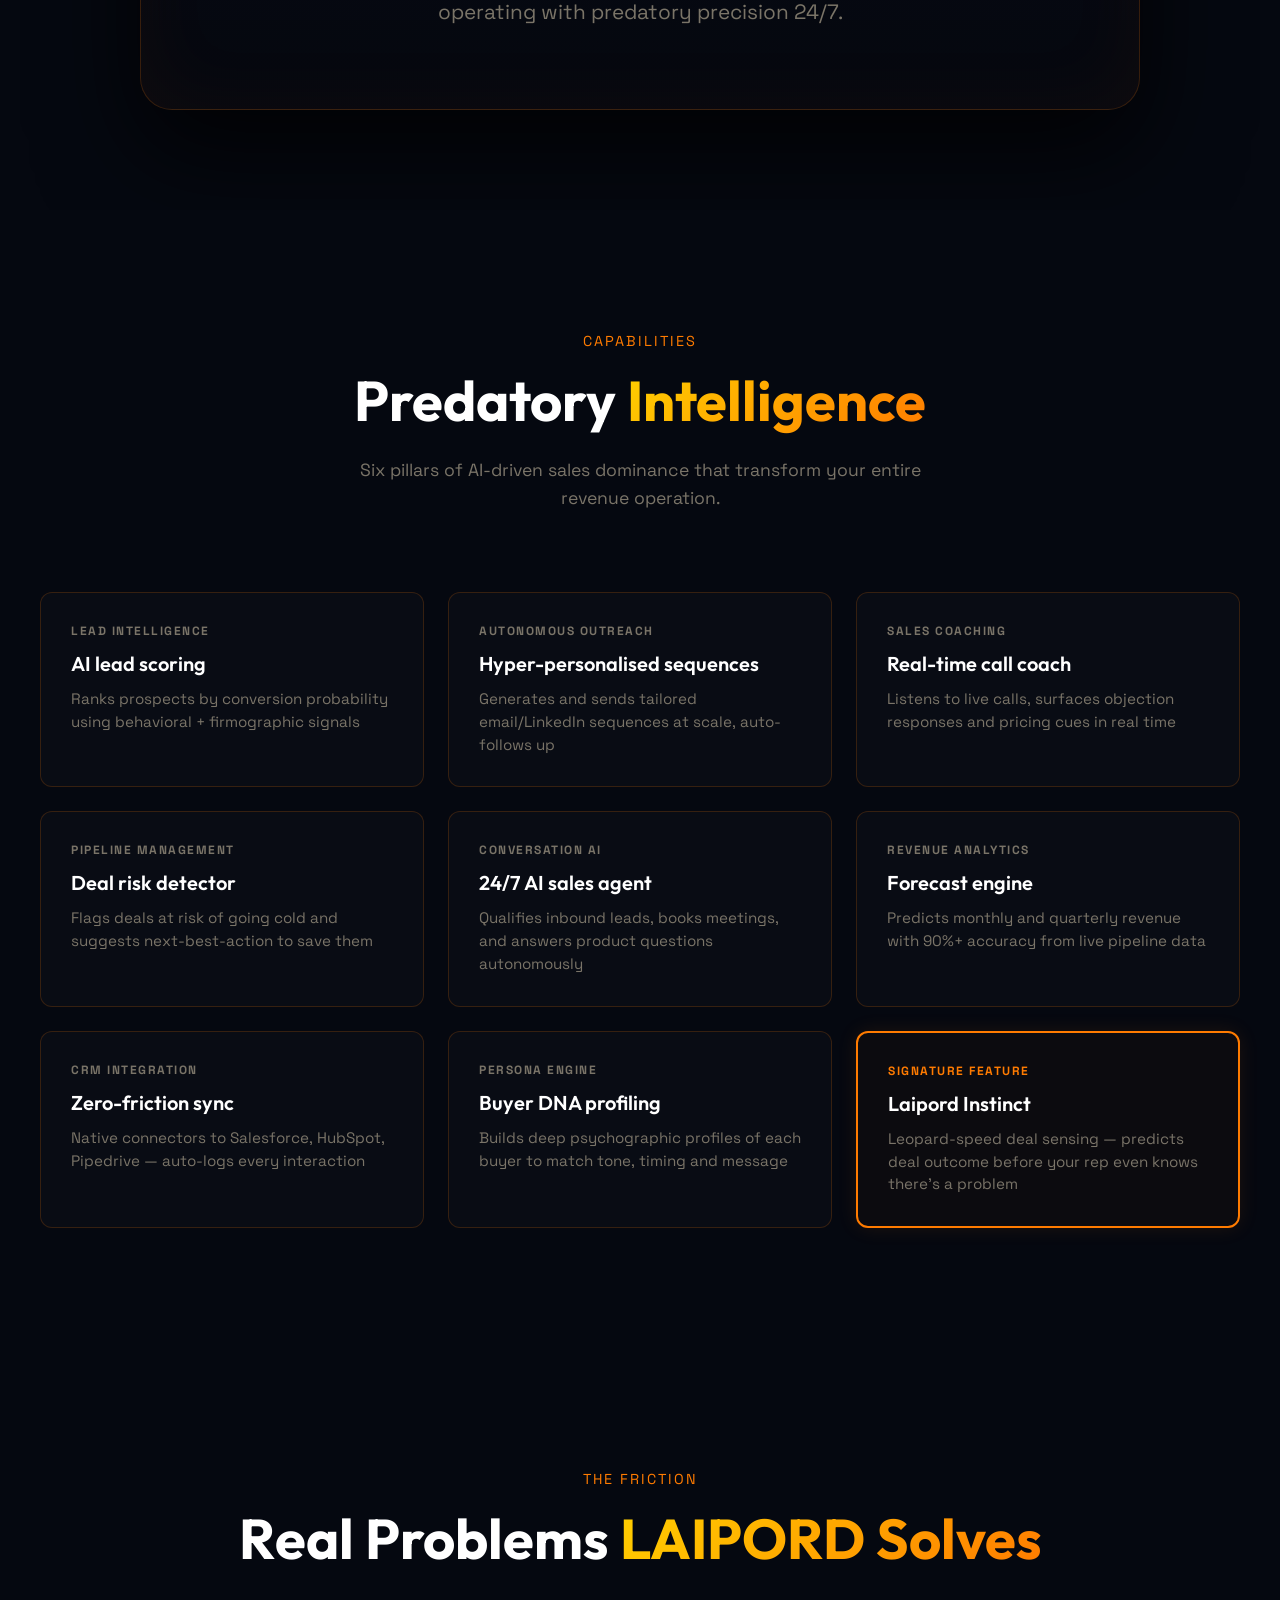
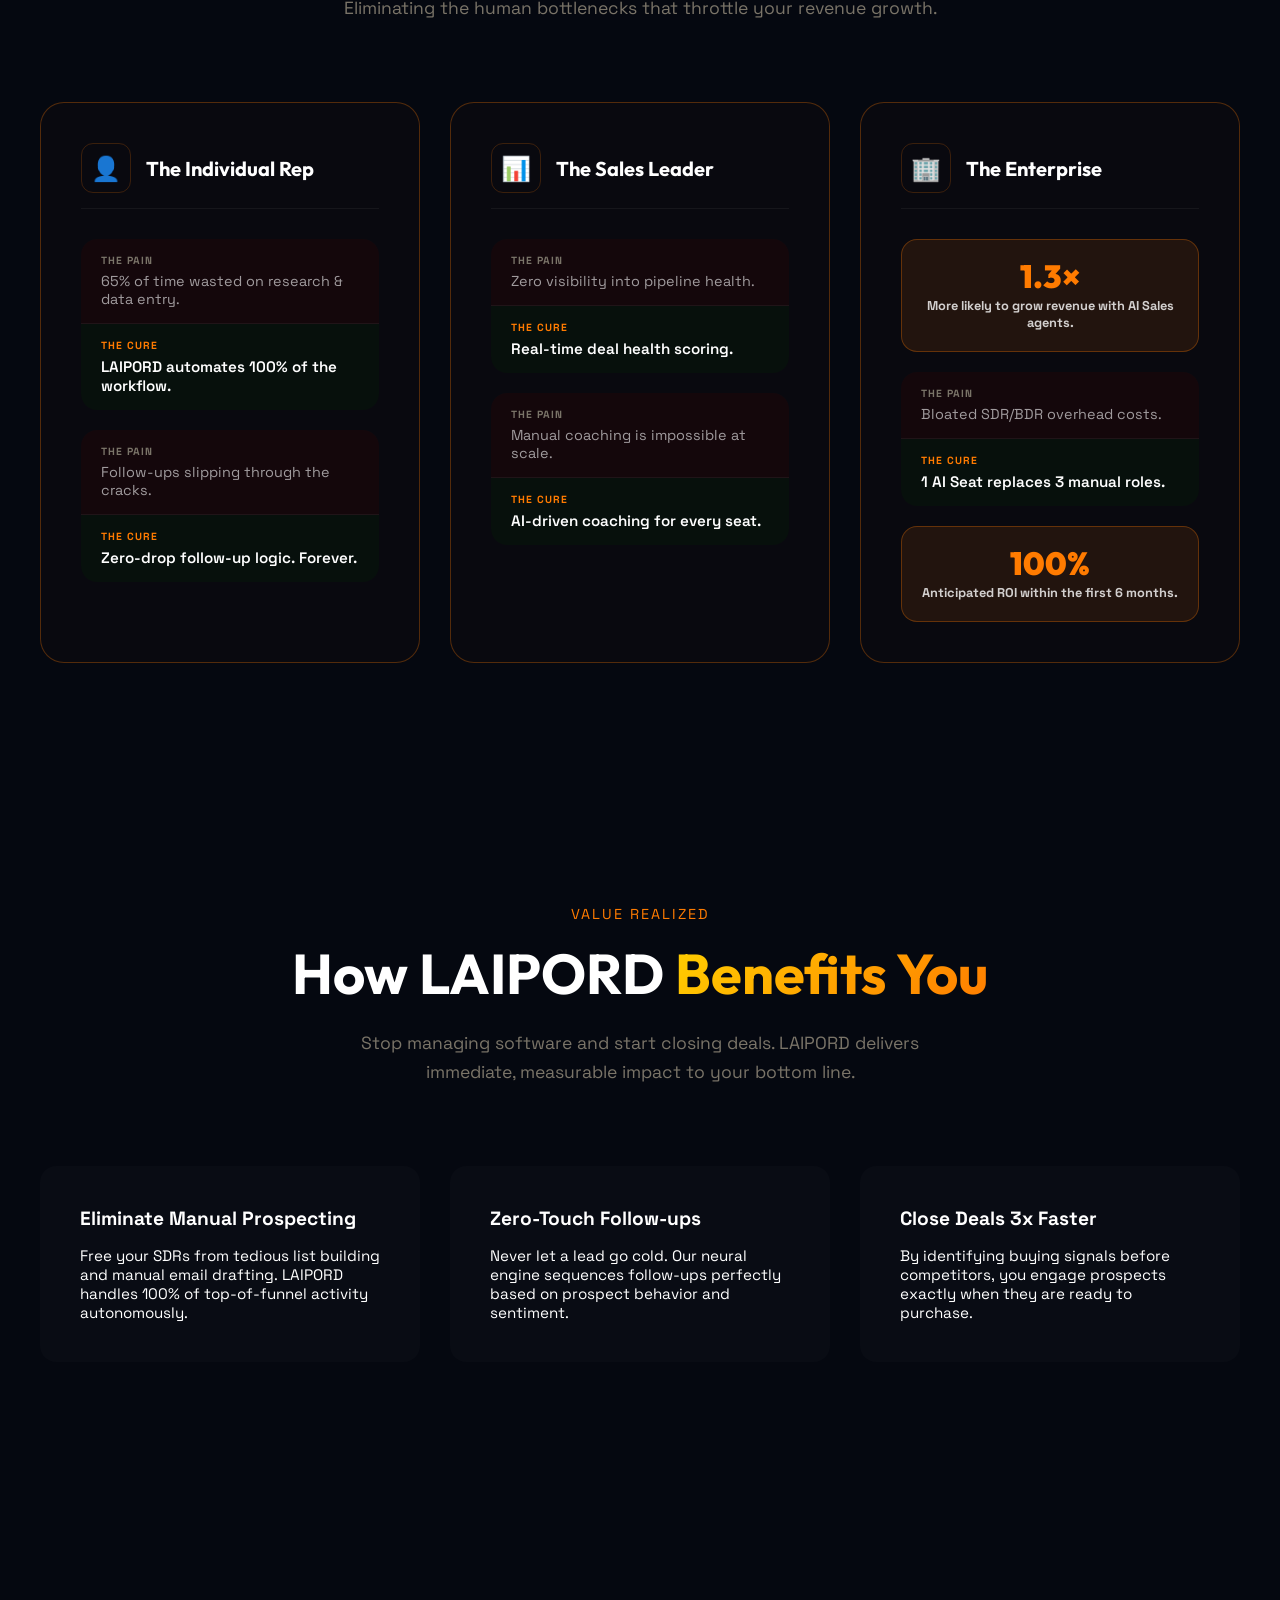
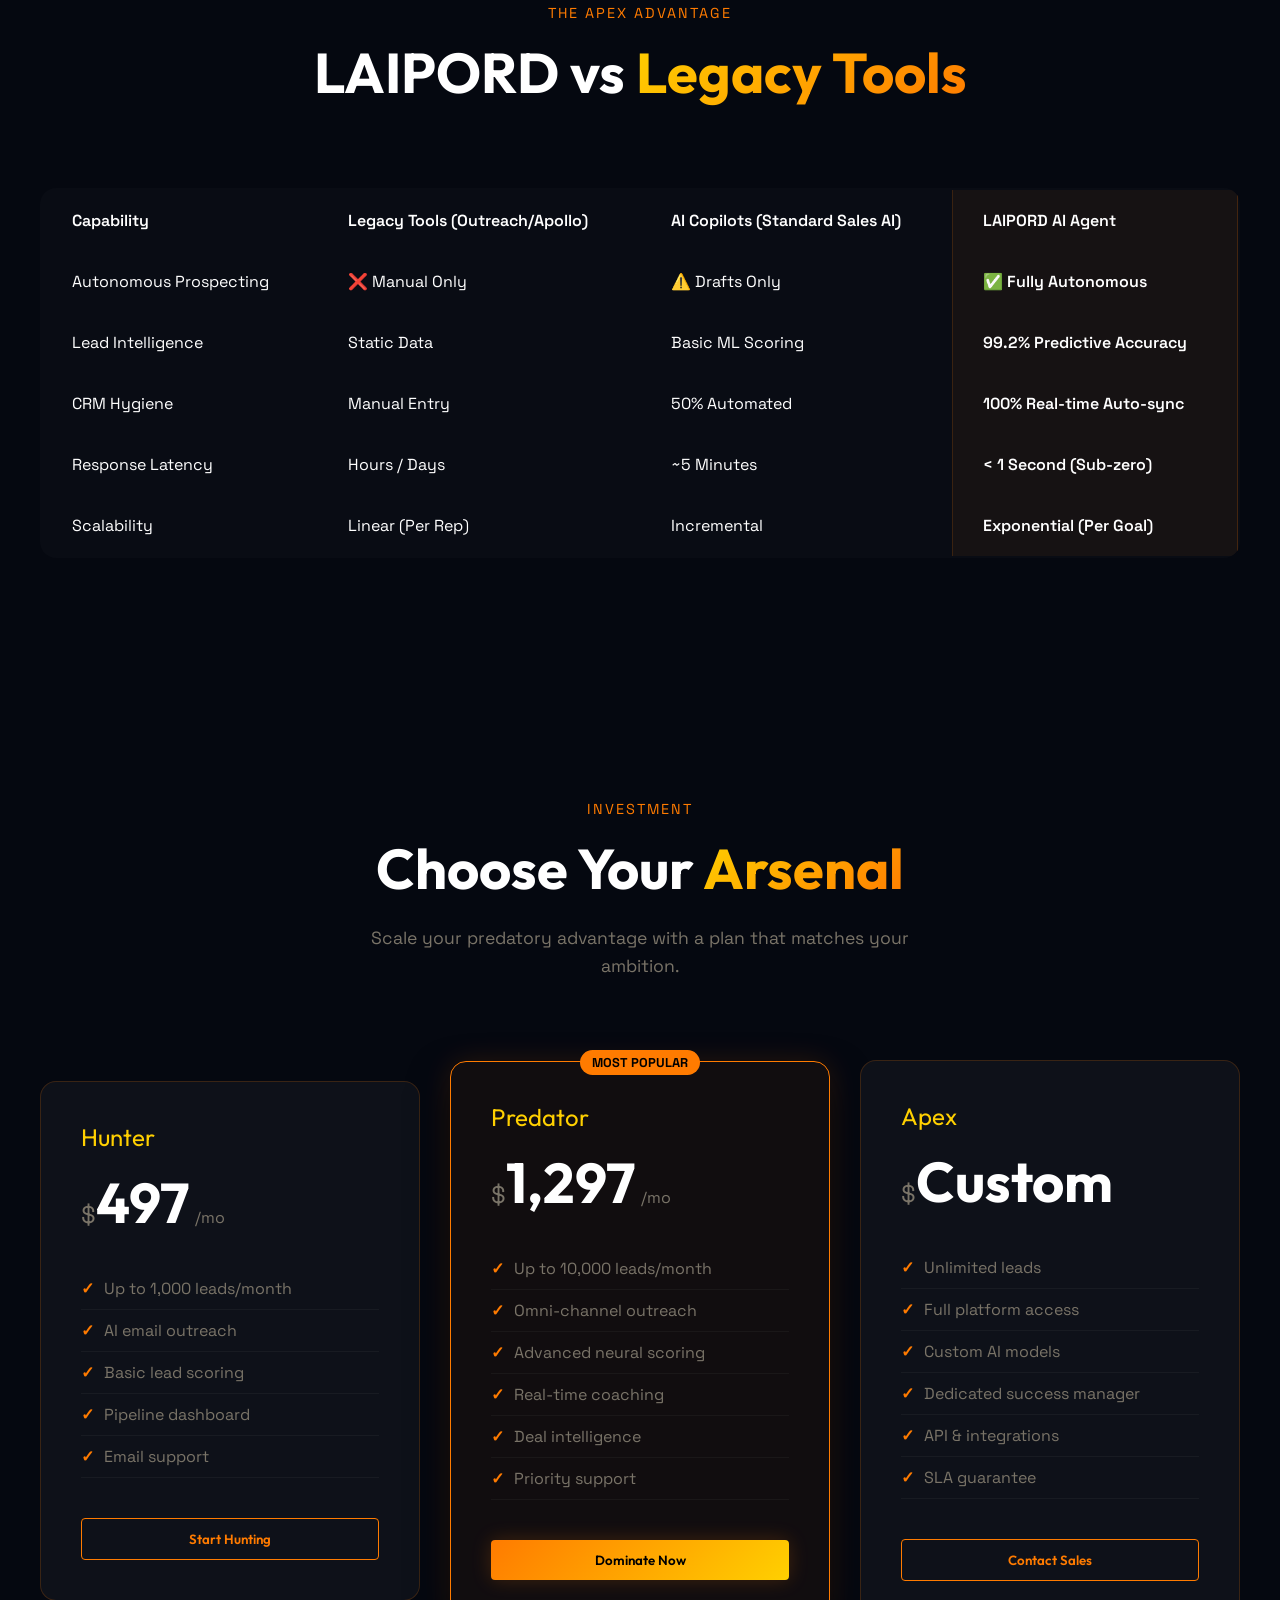
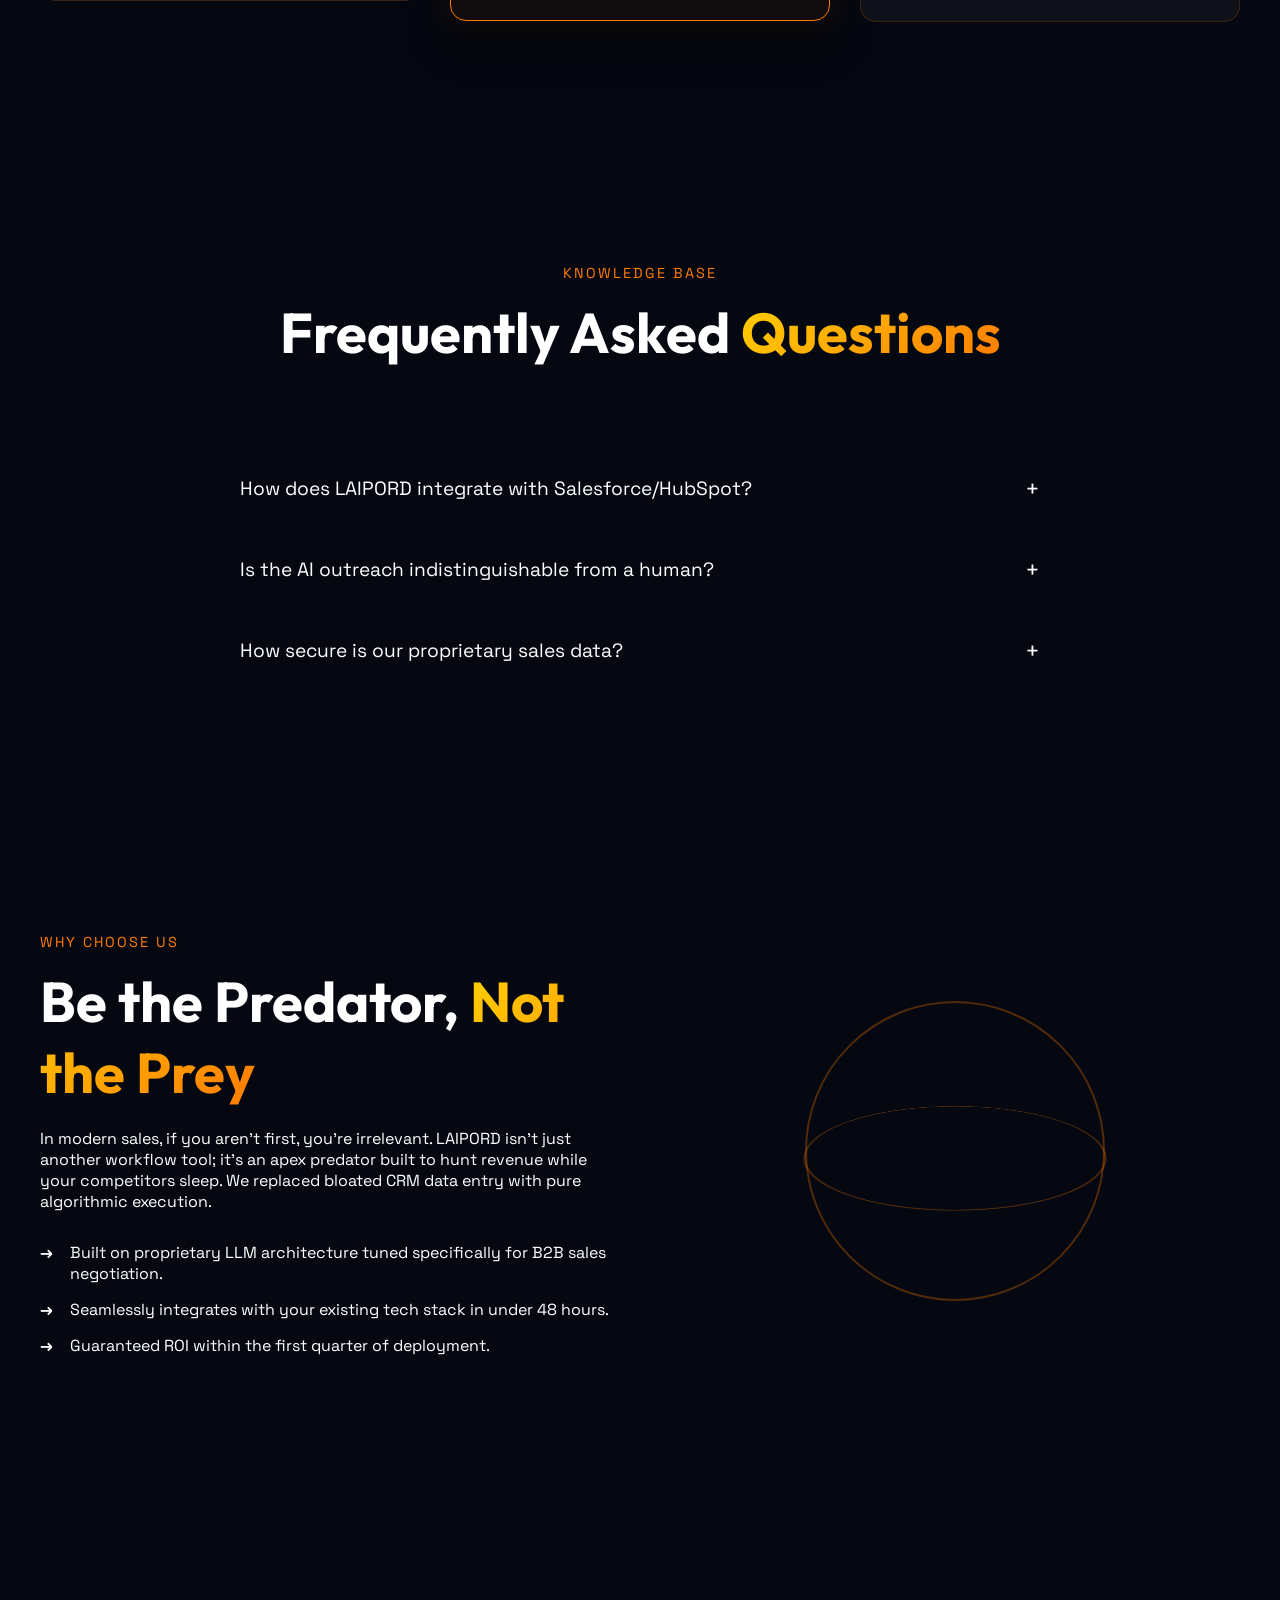
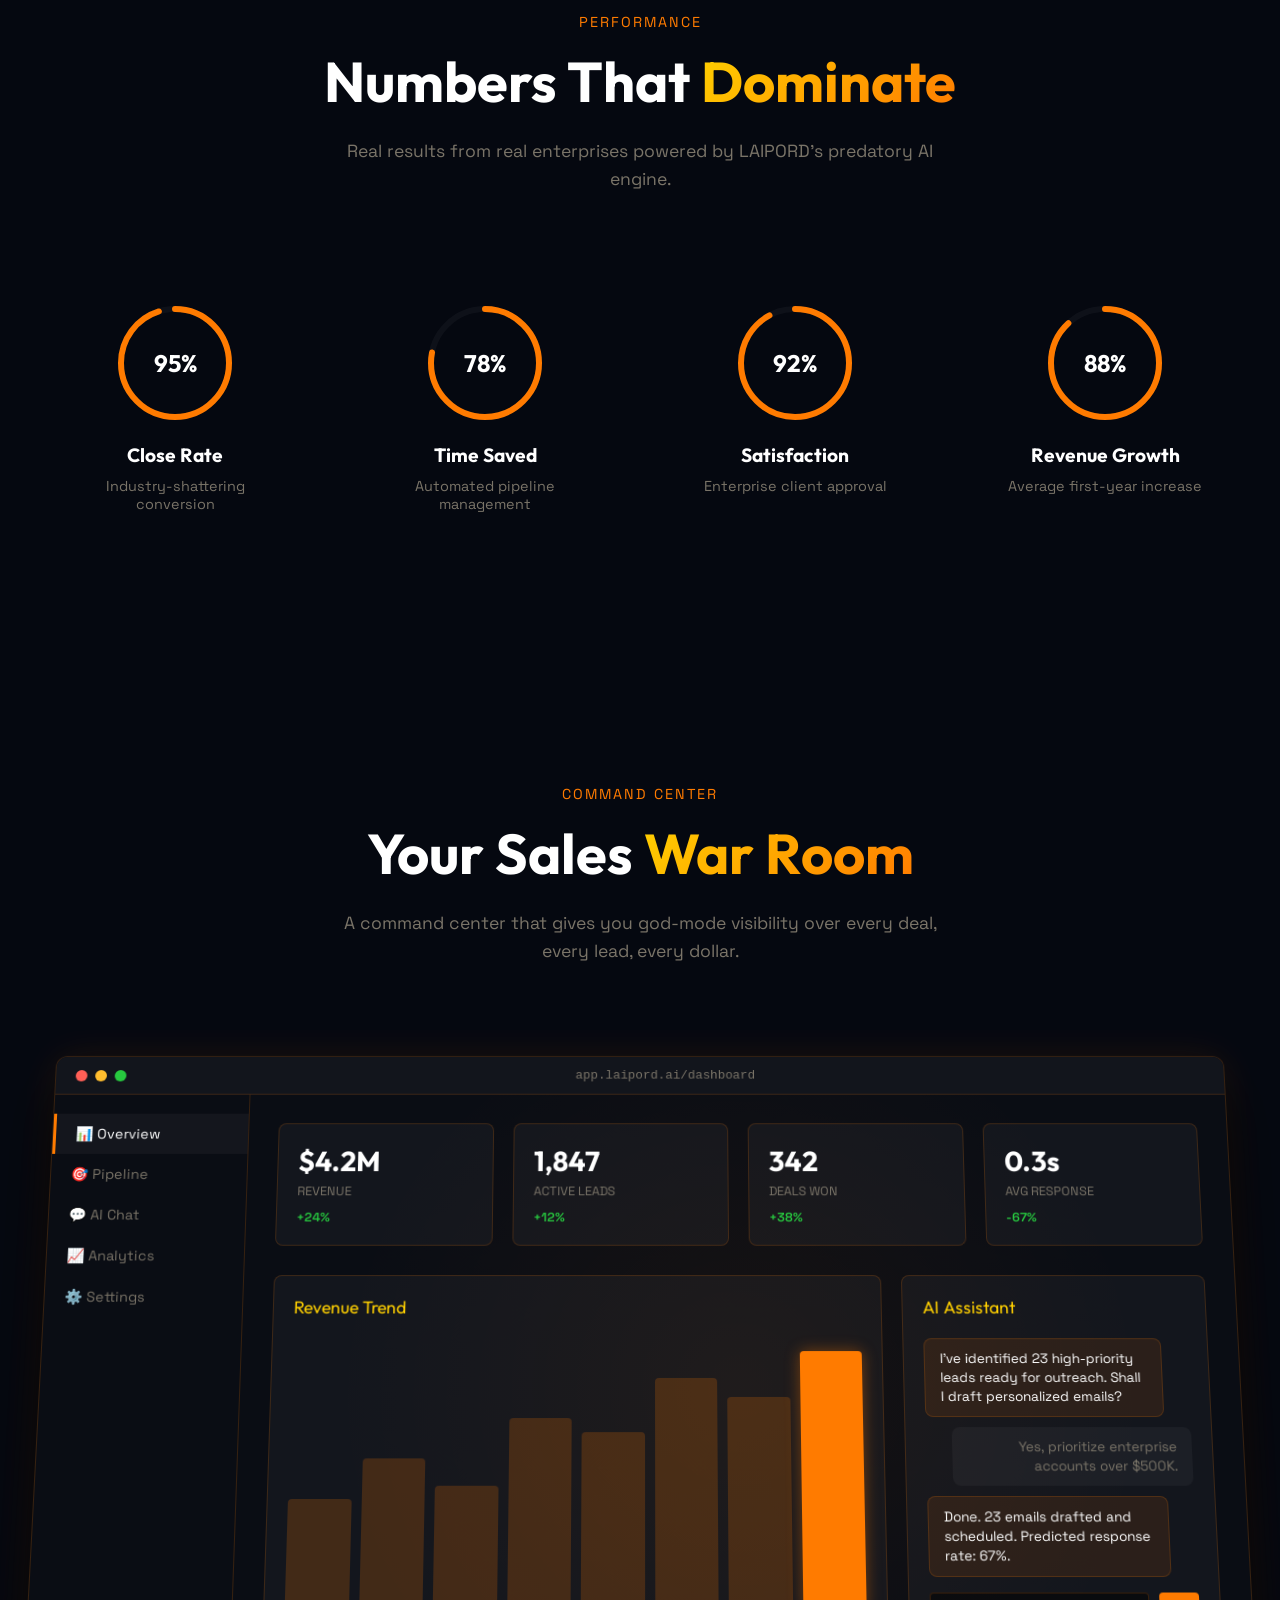
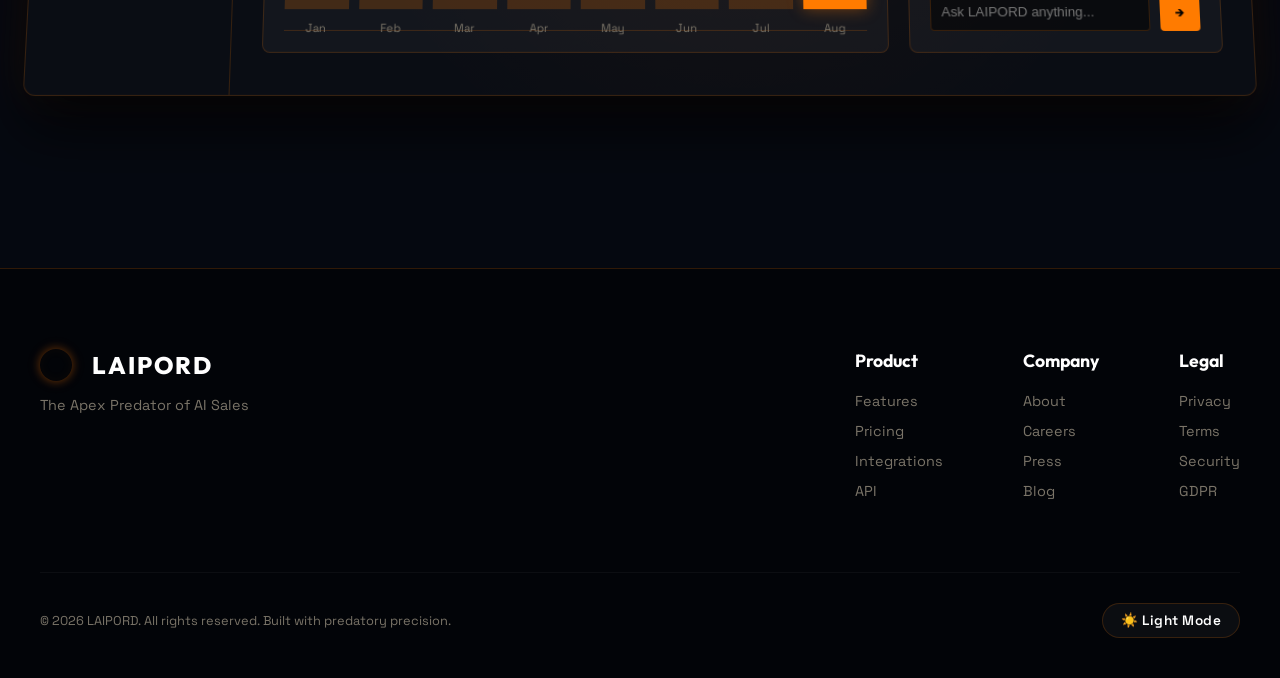
==== commit f74eb2d9: "Update comparison table with research-backed 2026 data: Legacy Tools vs AI Copilots vs LAIPORD AI Ag" ====
--- a/index.html
+++ b/index.html
@@ -418,35 +418,41 @@
                     <thead>
                         <tr>
                             <th>Capability</th>
-                            <th>Traditional CRM</th>
-                            <th>Standard Sales AI</th>
-                            <th class="highlight-col">LAIPORD AI</th>
+                            <th>Legacy Tools (Outreach/Apollo)</th>
+                            <th>AI Copilots (Standard Sales AI)</th>
+                            <th class="highlight-col">LAIPORD AI Agent</th>
                         </tr>
                     </thead>
                     <tbody>
                         <tr>
                             <td>Autonomous Prospecting</td>
-                            <td>❌ No</td>
-                            <td>⚠️ Partial</td>
-                            <td class="highlight-col">✅ Fully Autonomous</td>
+                            <td><span class="text-red">❌ Manual Only</span></td>
+                            <td><span class="text-yellow">⚠️ Drafts Only</span></td>
+                            <td class="highlight-col"><span class="text-green">✅ Fully Autonomous</span></td>
                         </tr>
                         <tr>
-                            <td>Lead Scoring Accuracy</td>
-                            <td>~40% (Rule-based)</td>
-                            <td>~75% (Basic ML)</td>
-                            <td class="highlight-col">99.2% (Neural Net)</td>
+                            <td>Lead Intelligence</td>
+                            <td>Static Data</td>
+                            <td>Basic ML Scoring</td>
+                            <td class="highlight-col">99.2% Predictive Accuracy</td>
+                        </tr>
+                        <tr>
+                            <td>CRM Hygiene</td>
+                            <td>Manual Entry</td>
+                            <td>50% Automated</td>
+                            <td class="highlight-col">100% Real-time Auto-sync</td>
                         </tr>
                         <tr>
                             <td>Response Latency</td>
-                            <td>Hours/Days</td>
-                            <td>~5 minutes</td>
-                            <td class="highlight-col">0.3 seconds</td>
+                            <td>Hours / Days</td>
+                            <td>~5 Minutes</td>
+                            <td class="highlight-col">< 1 Second (Sub-zero)</td>
                         </tr>
                         <tr>
-                            <td>Deployment Velocity</td>
-                            <td>Months</td>
-                            <td>Weeks</td>
-                            <td class="highlight-col">48 Hours</td>
+                            <td>Scalability</td>
+                            <td>Linear (Per Rep)</td>
+                            <td>Incremental</td>
+                            <td class="highlight-col">Exponential (Per Goal)</td>
                         </tr>
                     </tbody>
                 </table>
--- a/styles.css
+++ b/styles.css
@@ -1264,11 +1264,12 @@
 }
 
 .stat-box {
-    background: var(--g-gold);
+    background: rgba(255, 123, 0, 0.1);
+    border: 1px solid rgba(255, 123, 0, 0.3);
     padding: 20px;
     border-radius: 16px;
     text-align: center;
-    color: #000;
+    color: #fff;
 }
 
 .stat-val {
@@ -1277,12 +1278,14 @@
     font-family: var(--f-heading);
     line-height: 1;
     margin-bottom: 5px;
+    color: var(--c-gold-primary);
 }
 
 .stat-box p {
     font-size: 0.8rem;
     font-weight: 700;
     opacity: 0.8;
+    color: #fff;
 }
 
 /* Light Theme Overrides */
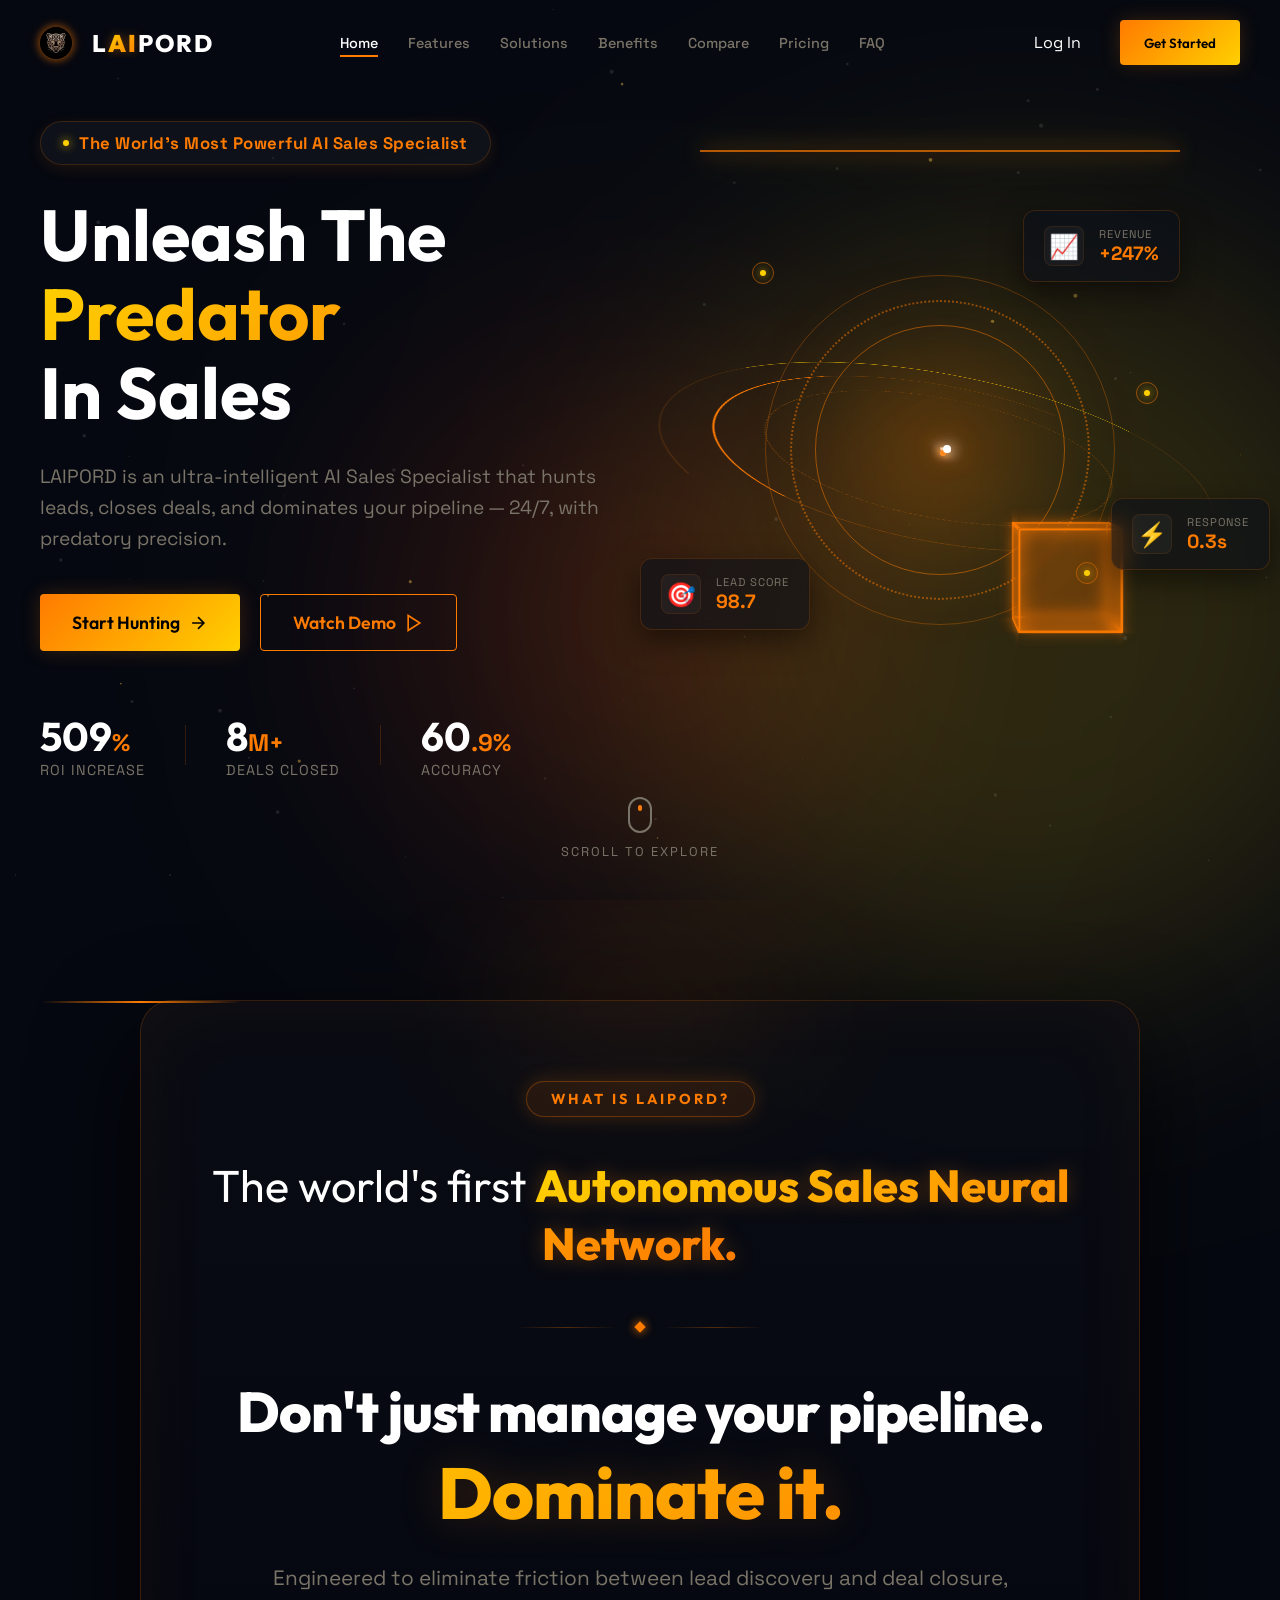
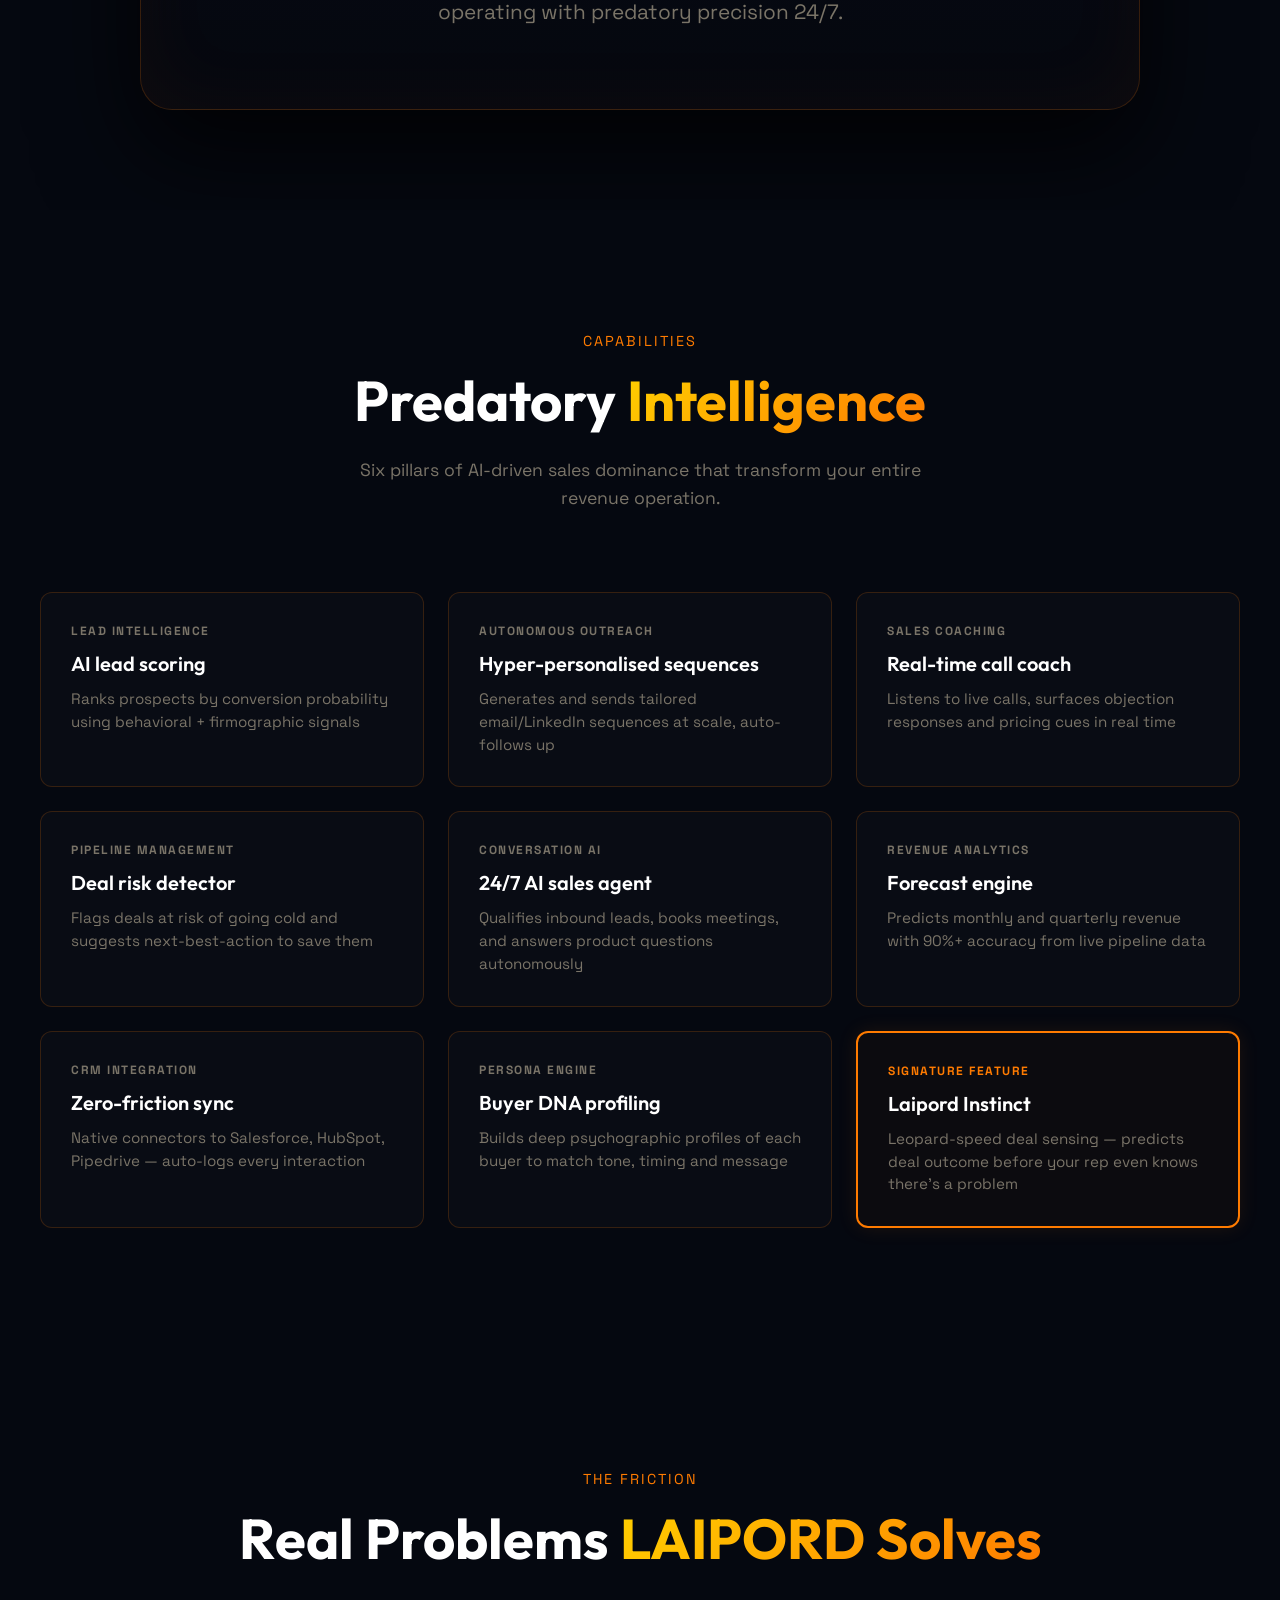
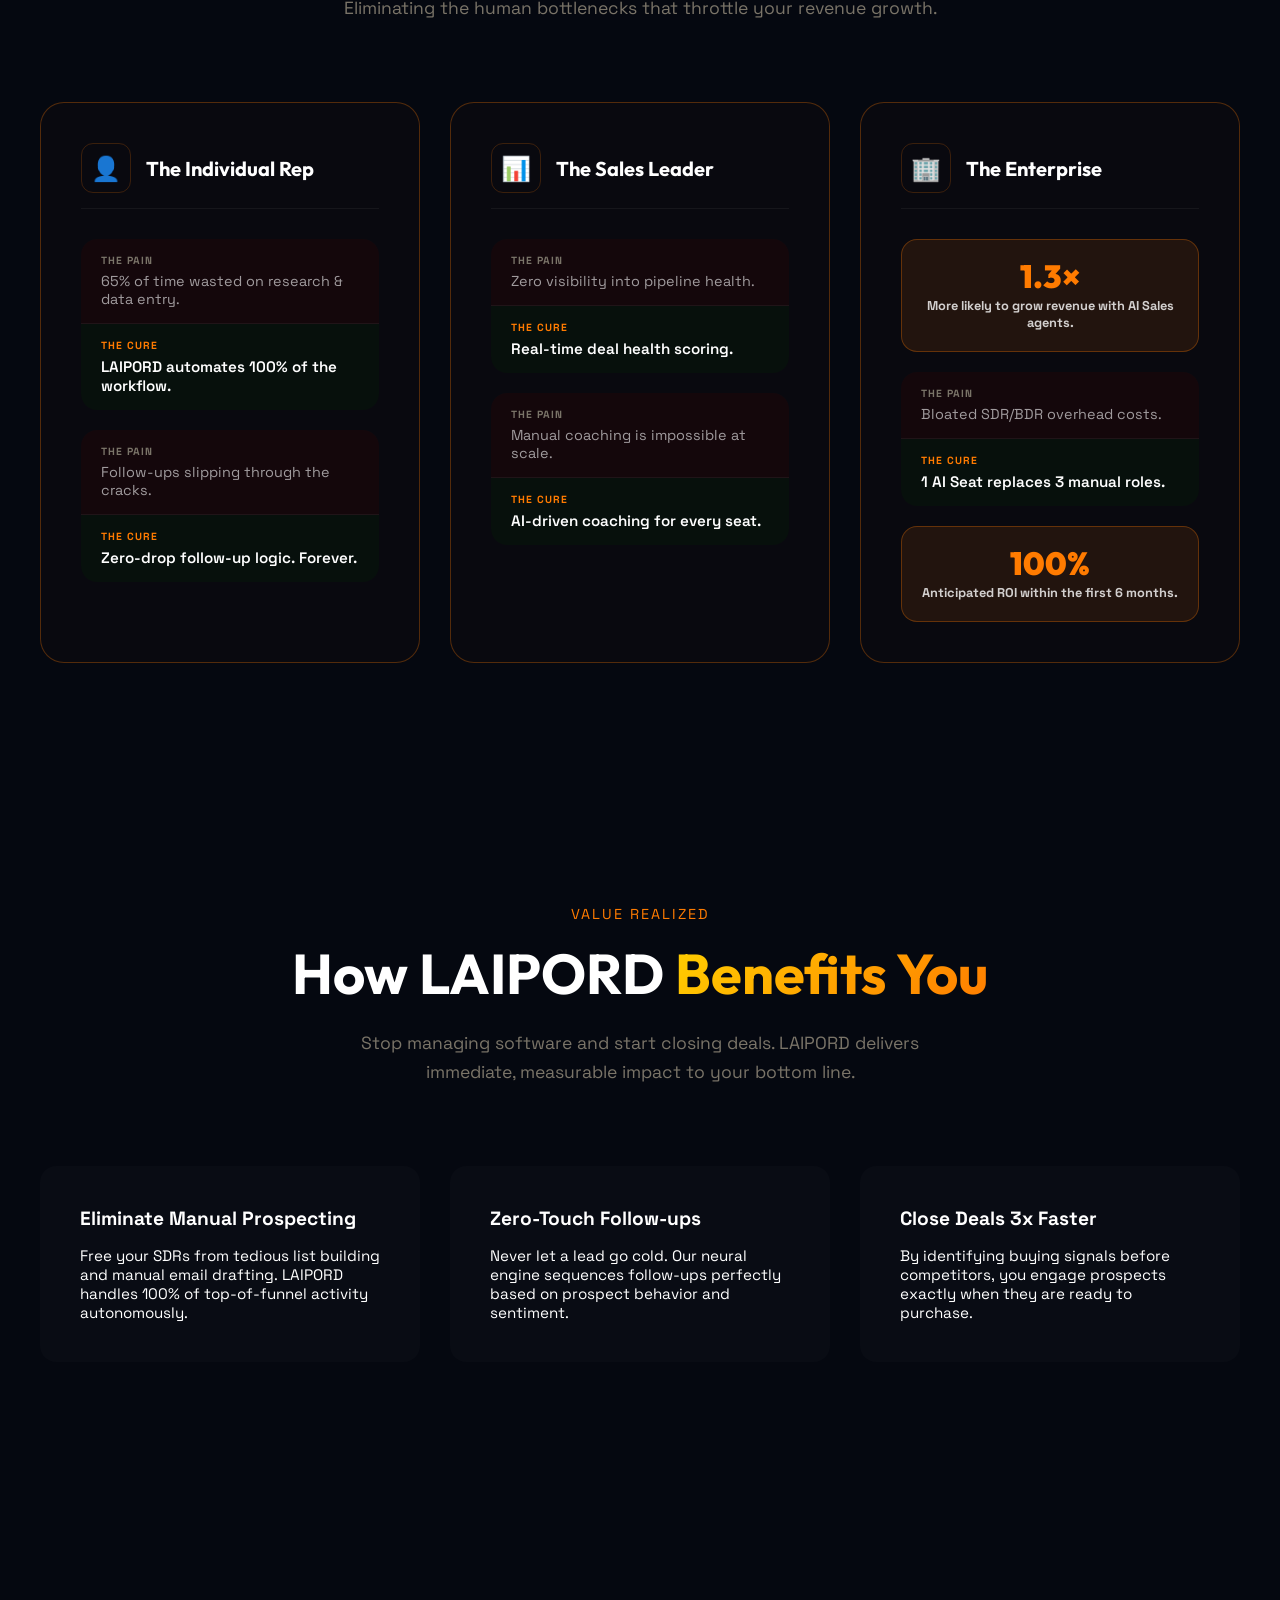
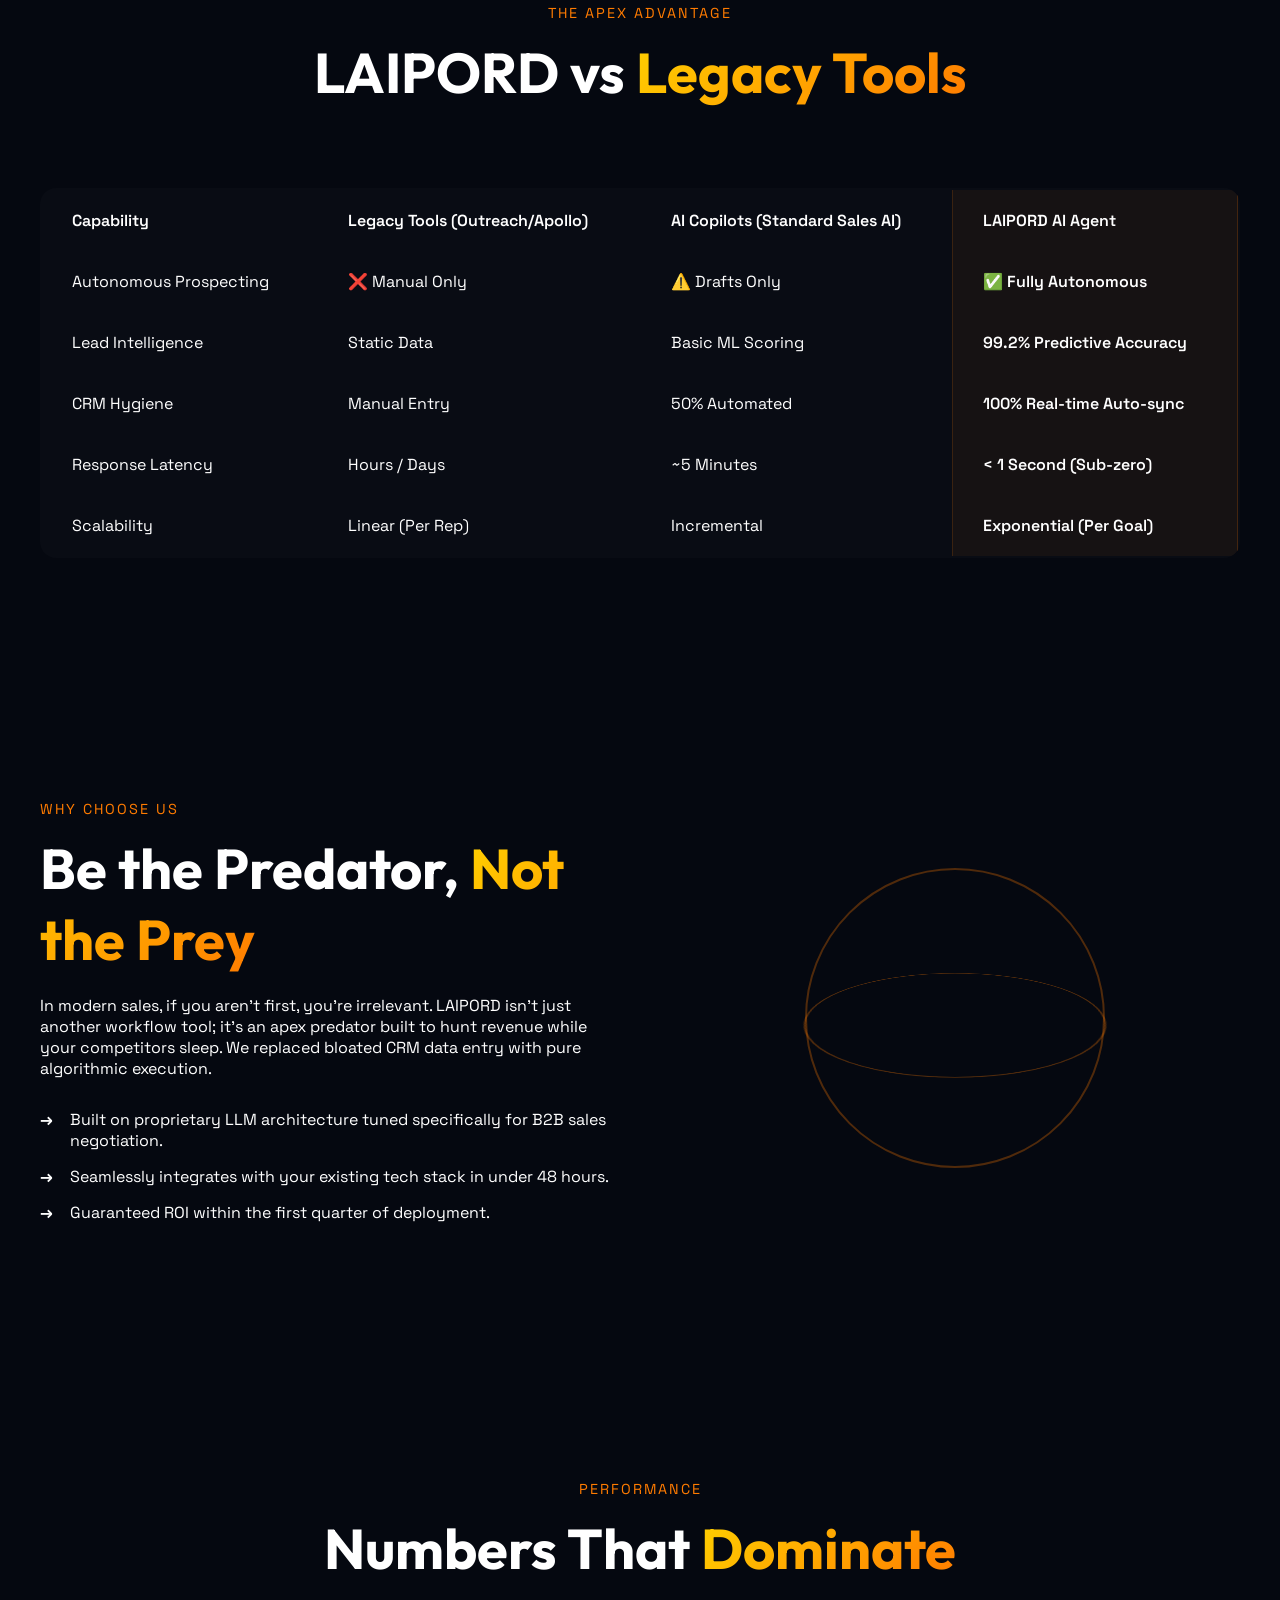
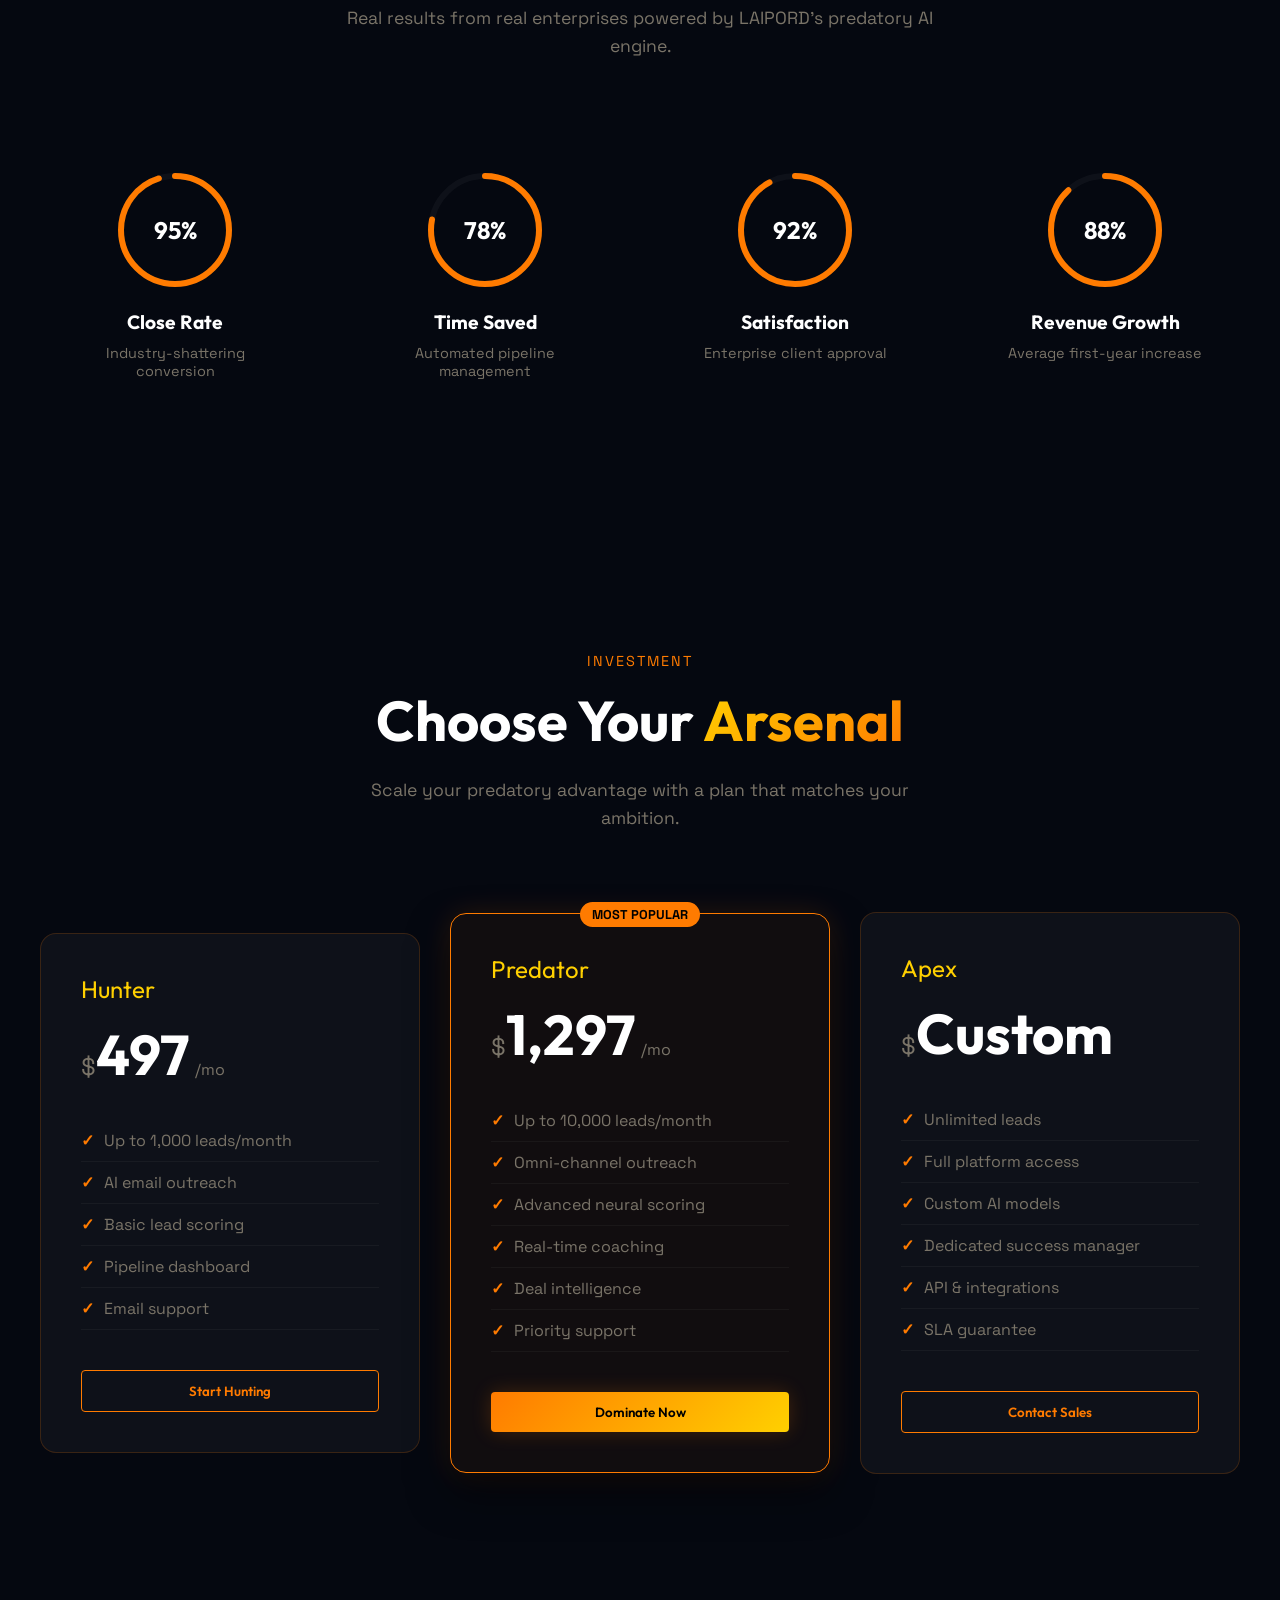
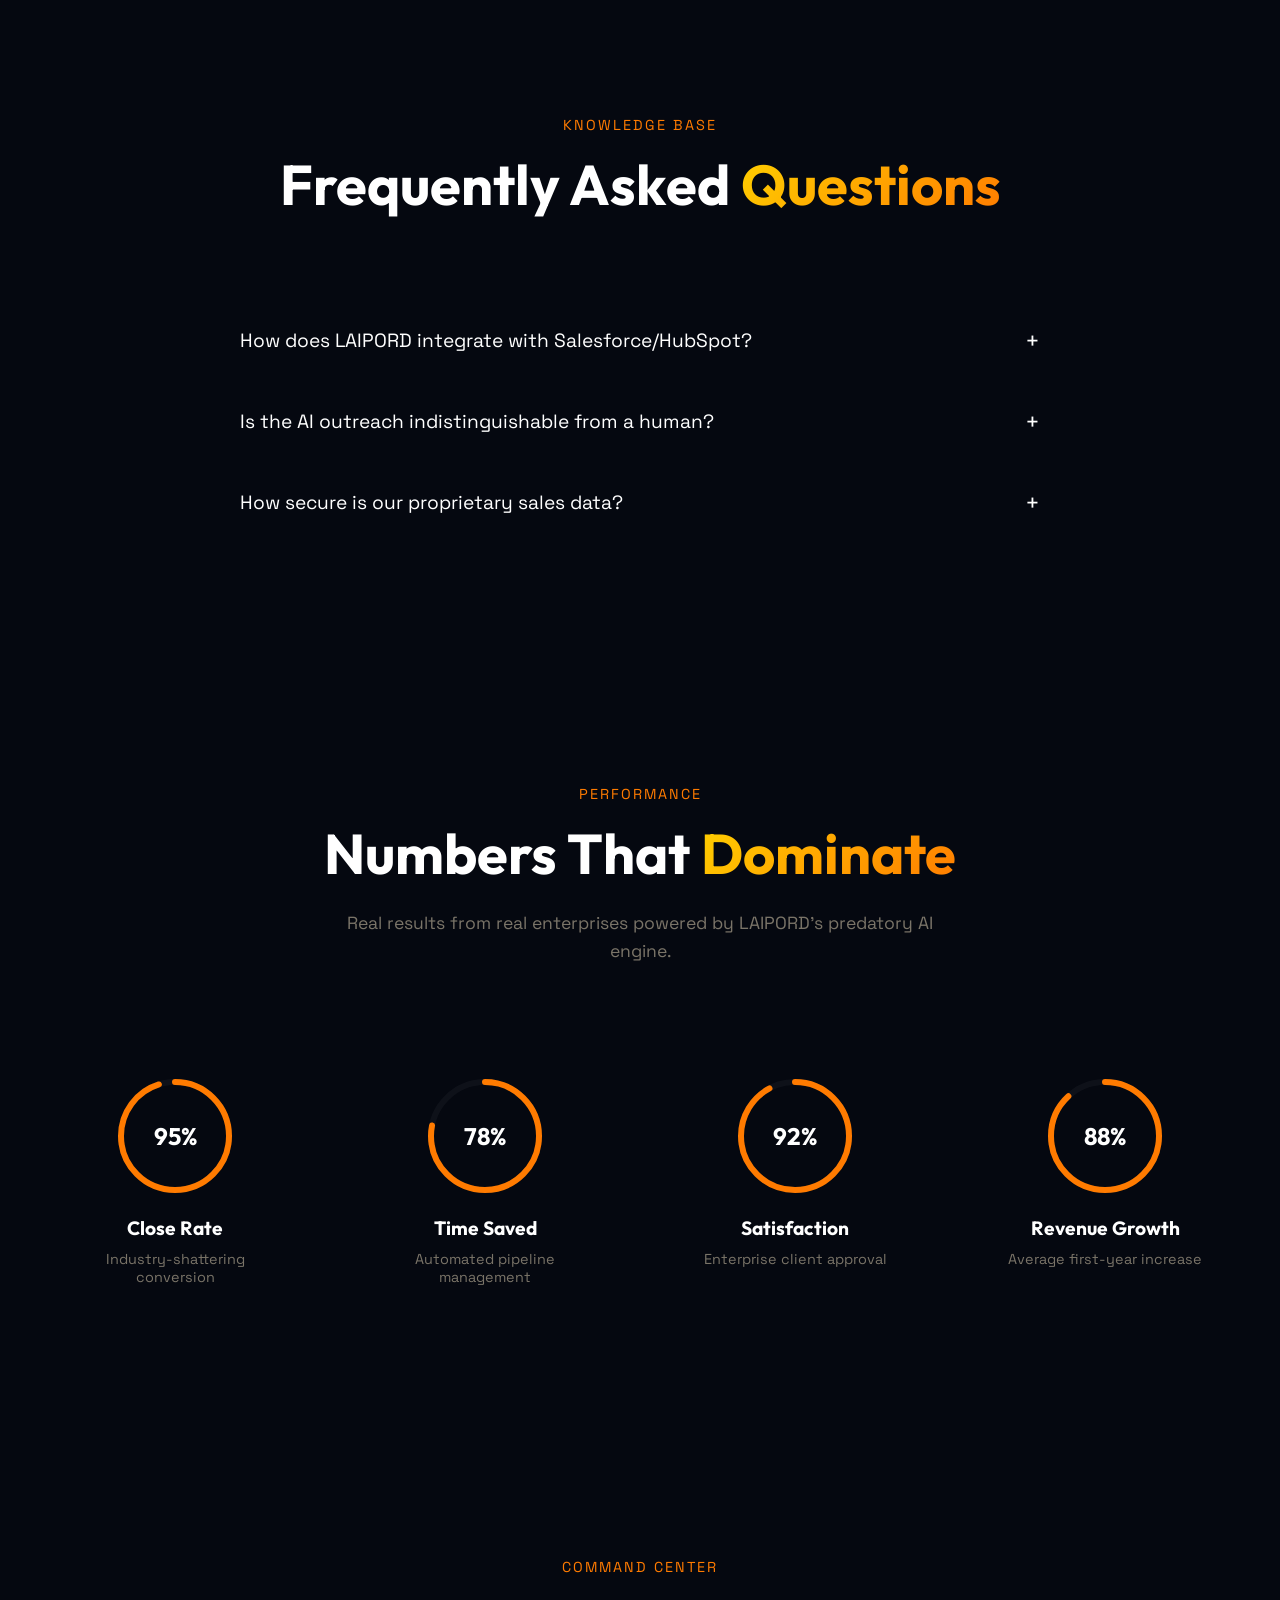
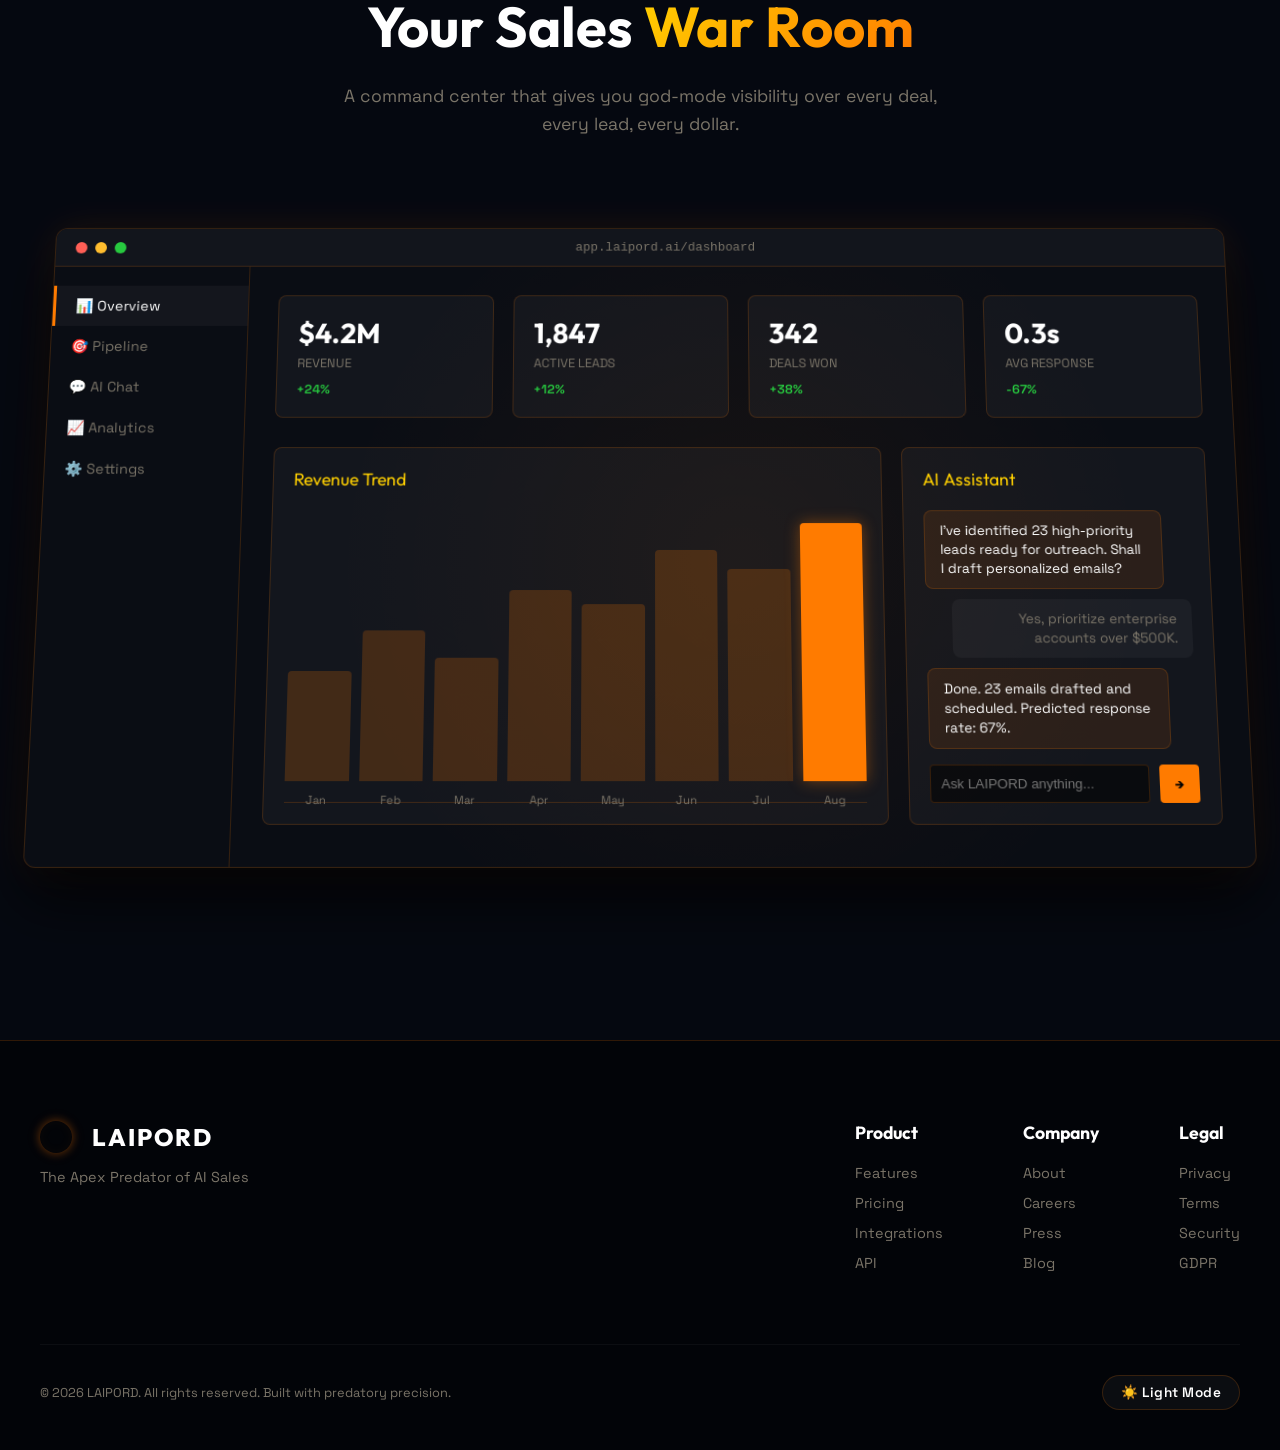
==== commit bfb00c2e: "Reorder sections: Moved 'Why Choose Us' and 'Performance Metrics' above 'Pricing' for better convers" ====
--- a/index.html
+++ b/index.html
@@ -460,7 +460,65 @@
         </div>
     </section>
 
-<!-- PRICING SECTION -->
+<!-- WHY US SECTION -->
+    <section id="why-us" class="section">
+        <div class="section-container">
+            <div class="why-grid">
+                <div class="why-content reveal-up">
+                    <span class="section-tag">Why Choose Us</span>
+                    <h2 class="section-title">Be the Predator, <span class="text-gold">Not the Prey</span></h2>
+                    <p>In modern sales, if you aren't first, you're irrelevant. LAIPORD isn't just another workflow tool; it's an apex predator built to hunt revenue while your competitors sleep. We replaced bloated CRM data entry with pure algorithmic execution.</p>
+                    <ul class="why-list">
+                        <li>Built on proprietary LLM architecture tuned specifically for B2B sales negotiation.</li>
+                        <li>Seamlessly integrates with your existing tech stack in under 48 hours.</li>
+                        <li>Guaranteed ROI within the first quarter of deployment.</li>
+                    </ul>
+                </div>
+                <div class="why-visual reveal-scale">
+                    <div class="holo-globe">
+                        <div class="globe-ring"></div>
+                        <div class="globe-ring"></div>
+                        <div class="globe-core"></div>
+                    </div>
+                </div>
+            </div>
+        </div>
+    </section>
+
+<!-- METRICS SECTION --><!-- METRICS SECTION -->
+    <section id="metrics" class="section">
+        <div class="section-container">
+            <div class="section-header reveal-up">
+                <span class="section-tag">Performance</span>
+                <h2 class="section-title">Numbers That <span class="text-gold">Dominate</span></h2>
+                <p class="section-desc">Real results from real enterprises powered by LAIPORD's predatory AI engine.</p>
+            </div>
+            <div class="metrics-grid">
+                <div class="metric-card reveal-up" style="--delay:0.1s">
+                    <div class="metric-ring"><svg viewBox="0 0 120 120"><circle cx="60" cy="60" r="54" class="ring-bg"/><circle cx="60" cy="60" r="54" class="ring-fill" data-percent="95"/></svg><span class="metric-percent">95%</span></div>
+                    <h3>Close Rate</h3>
+                    <p>Industry-shattering conversion</p>
+                </div>
+                <div class="metric-card reveal-up" style="--delay:0.2s">
+                    <div class="metric-ring"><svg viewBox="0 0 120 120"><circle cx="60" cy="60" r="54" class="ring-bg"/><circle cx="60" cy="60" r="54" class="ring-fill" data-percent="78"/></svg><span class="metric-percent">78%</span></div>
+                    <h3>Time Saved</h3>
+                    <p>Automated pipeline management</p>
+                </div>
+                <div class="metric-card reveal-up" style="--delay:0.3s">
+                    <div class="metric-ring"><svg viewBox="0 0 120 120"><circle cx="60" cy="60" r="54" class="ring-bg"/><circle cx="60" cy="60" r="54" class="ring-fill" data-percent="92"/></svg><span class="metric-percent">92%</span></div>
+                    <h3>Satisfaction</h3>
+                    <p>Enterprise client approval</p>
+                </div>
+                <div class="metric-card reveal-up" style="--delay:0.4s">
+                    <div class="metric-ring"><svg viewBox="0 0 120 120"><circle cx="60" cy="60" r="54" class="ring-bg"/><circle cx="60" cy="60" r="54" class="ring-fill" data-percent="88"/></svg><span class="metric-percent">88%</span></div>
+                    <h3>Revenue Growth</h3>
+                    <p>Average first-year increase</p>
+                </div>
+            </div>
+        </div>
+    </section>
+
+<!-- DASHBOARD SECTION --><!-- PRICING SECTION -->
     <section id="pricing" class="section">
         <div class="section-container">
             <div class="section-header reveal-up">
@@ -536,32 +594,7 @@
         </div>
     </section>
 
-<!-- WHY US SECTION -->
-    <section id="why-us" class="section">
-        <div class="section-container">
-            <div class="why-grid">
-                <div class="why-content reveal-up">
-                    <span class="section-tag">Why Choose Us</span>
-                    <h2 class="section-title">Be the Predator, <span class="text-gold">Not the Prey</span></h2>
-                    <p>In modern sales, if you aren't first, you're irrelevant. LAIPORD isn't just another workflow tool; it's an apex predator built to hunt revenue while your competitors sleep. We replaced bloated CRM data entry with pure algorithmic execution.</p>
-                    <ul class="why-list">
-                        <li>Built on proprietary LLM architecture tuned specifically for B2B sales negotiation.</li>
-                        <li>Seamlessly integrates with your existing tech stack in under 48 hours.</li>
-                        <li>Guaranteed ROI within the first quarter of deployment.</li>
-                    </ul>
-                </div>
-                <div class="why-visual reveal-scale">
-                    <div class="holo-globe">
-                        <div class="globe-ring"></div>
-                        <div class="globe-ring"></div>
-                        <div class="globe-core"></div>
-                    </div>
-                </div>
-            </div>
-        </div>
-    </section>
-
-<!-- METRICS SECTION -->
+
     <section id="metrics" class="section">
         <div class="section-container">
             <div class="section-header reveal-up">
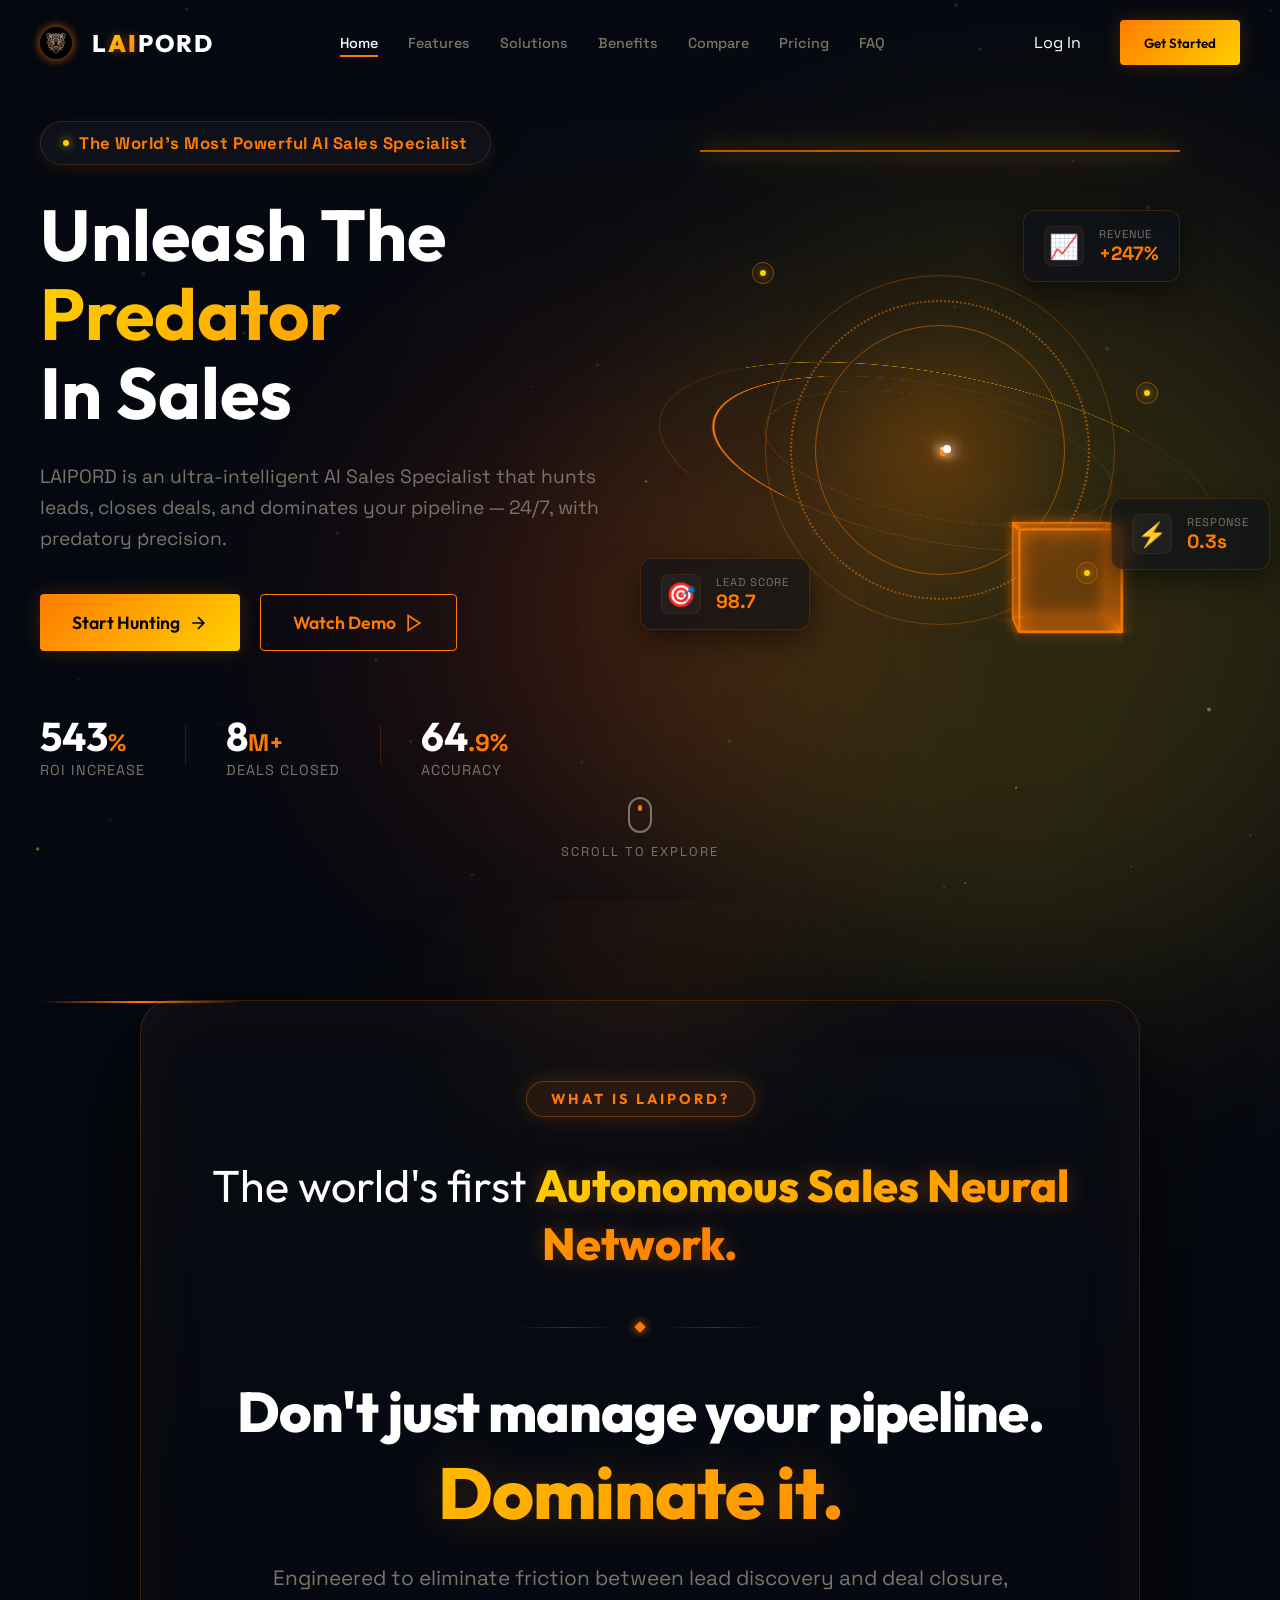
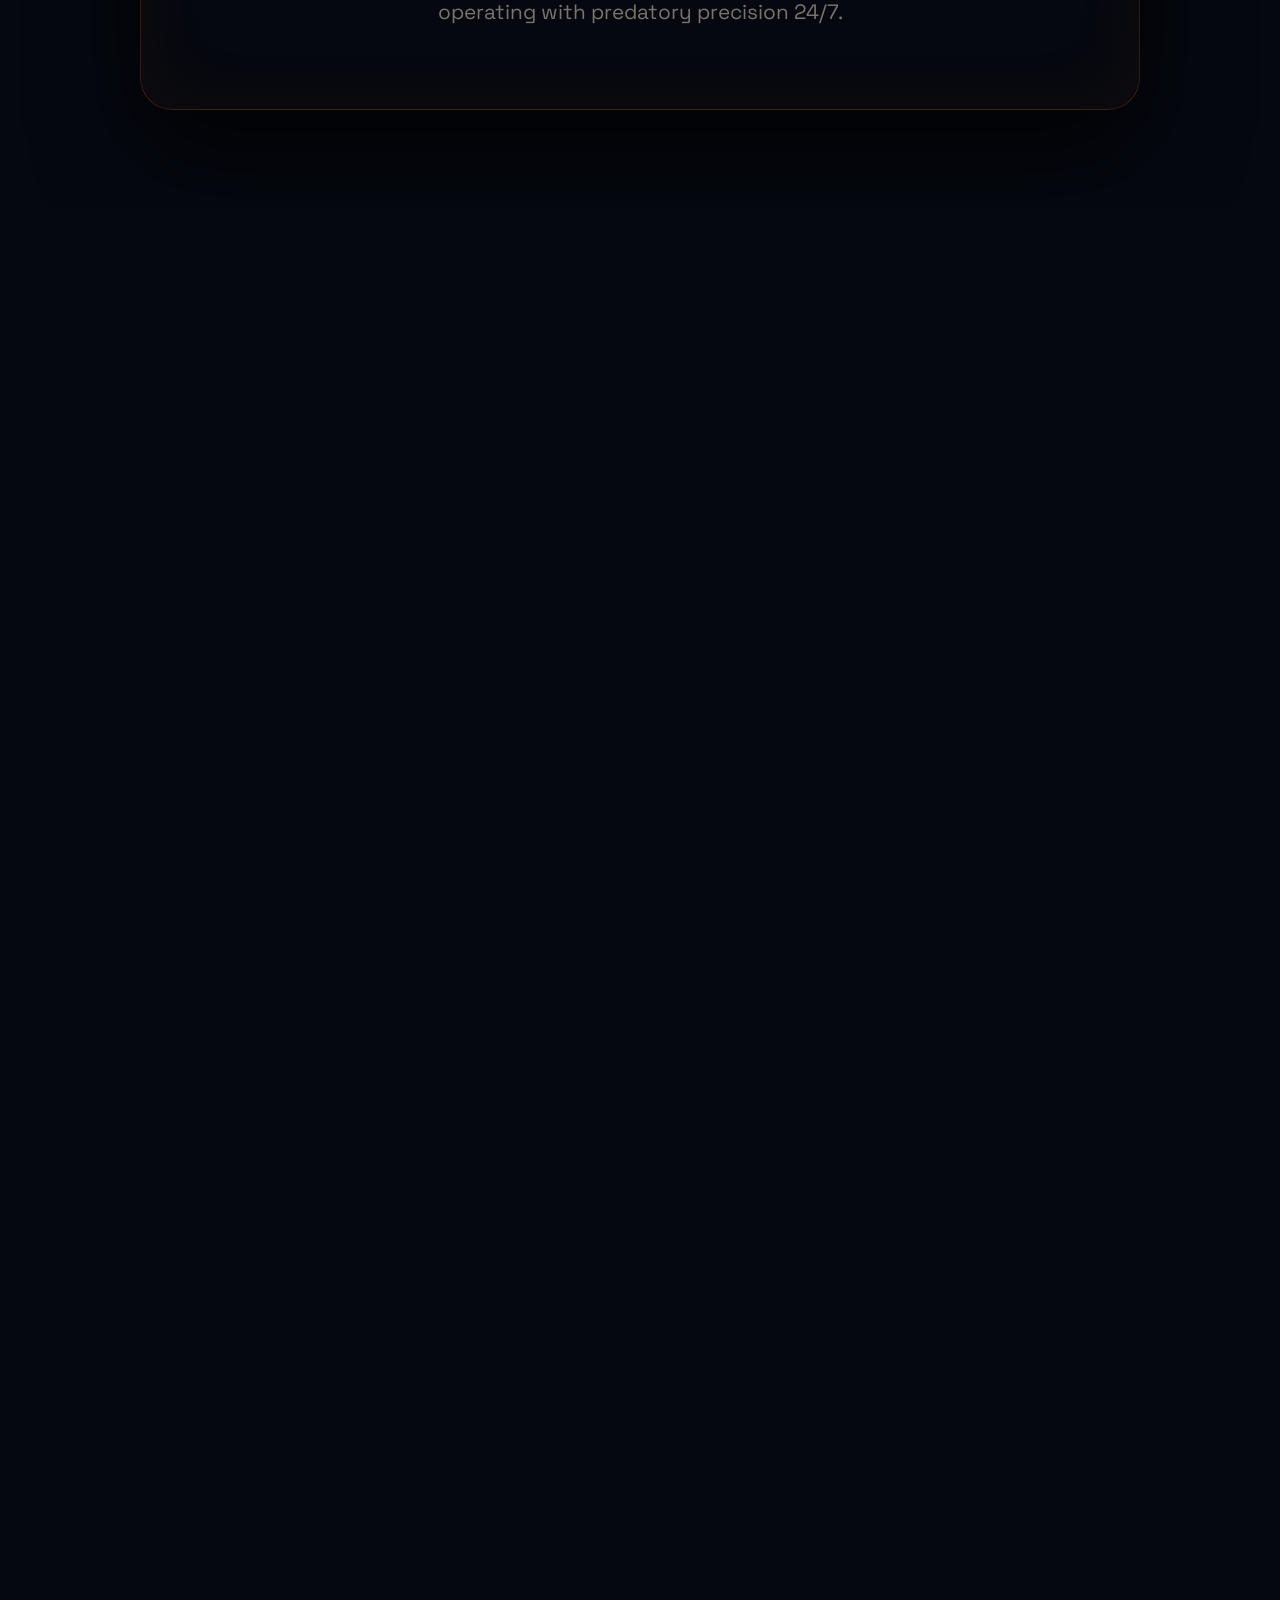
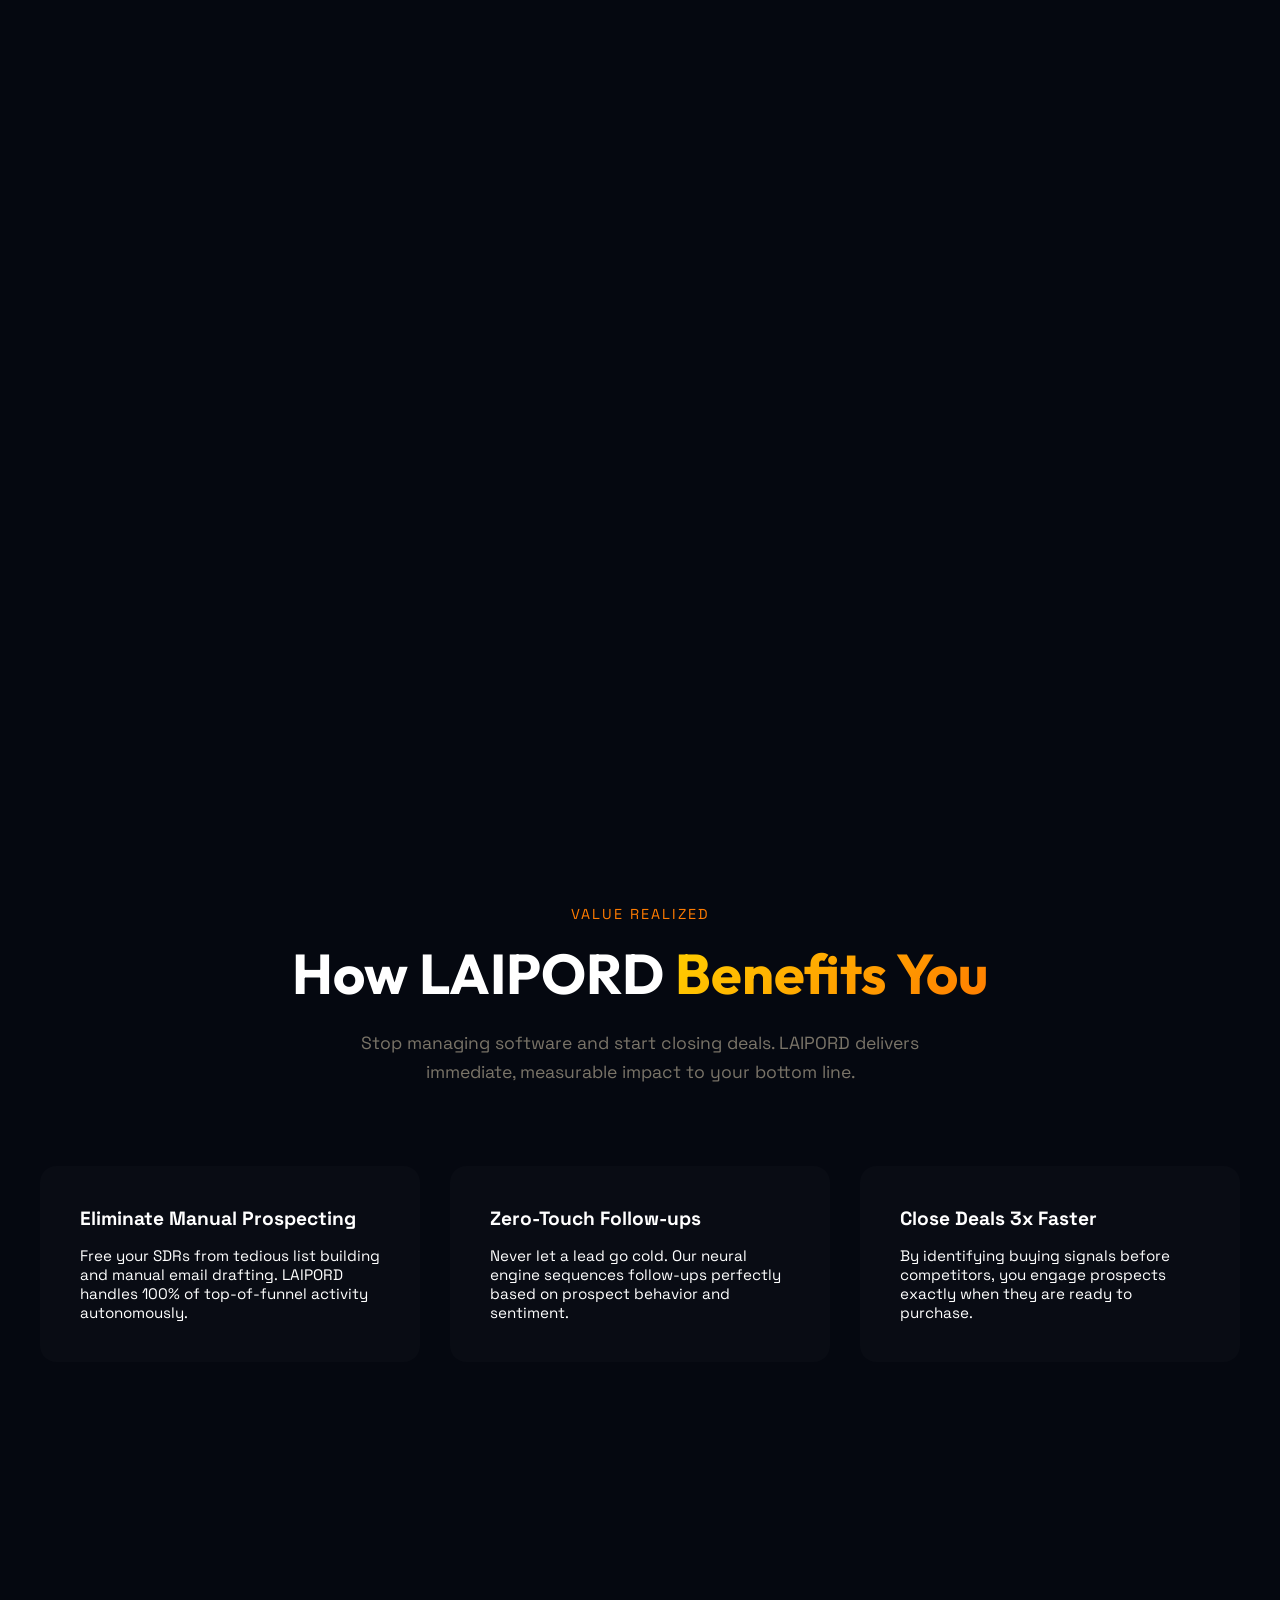
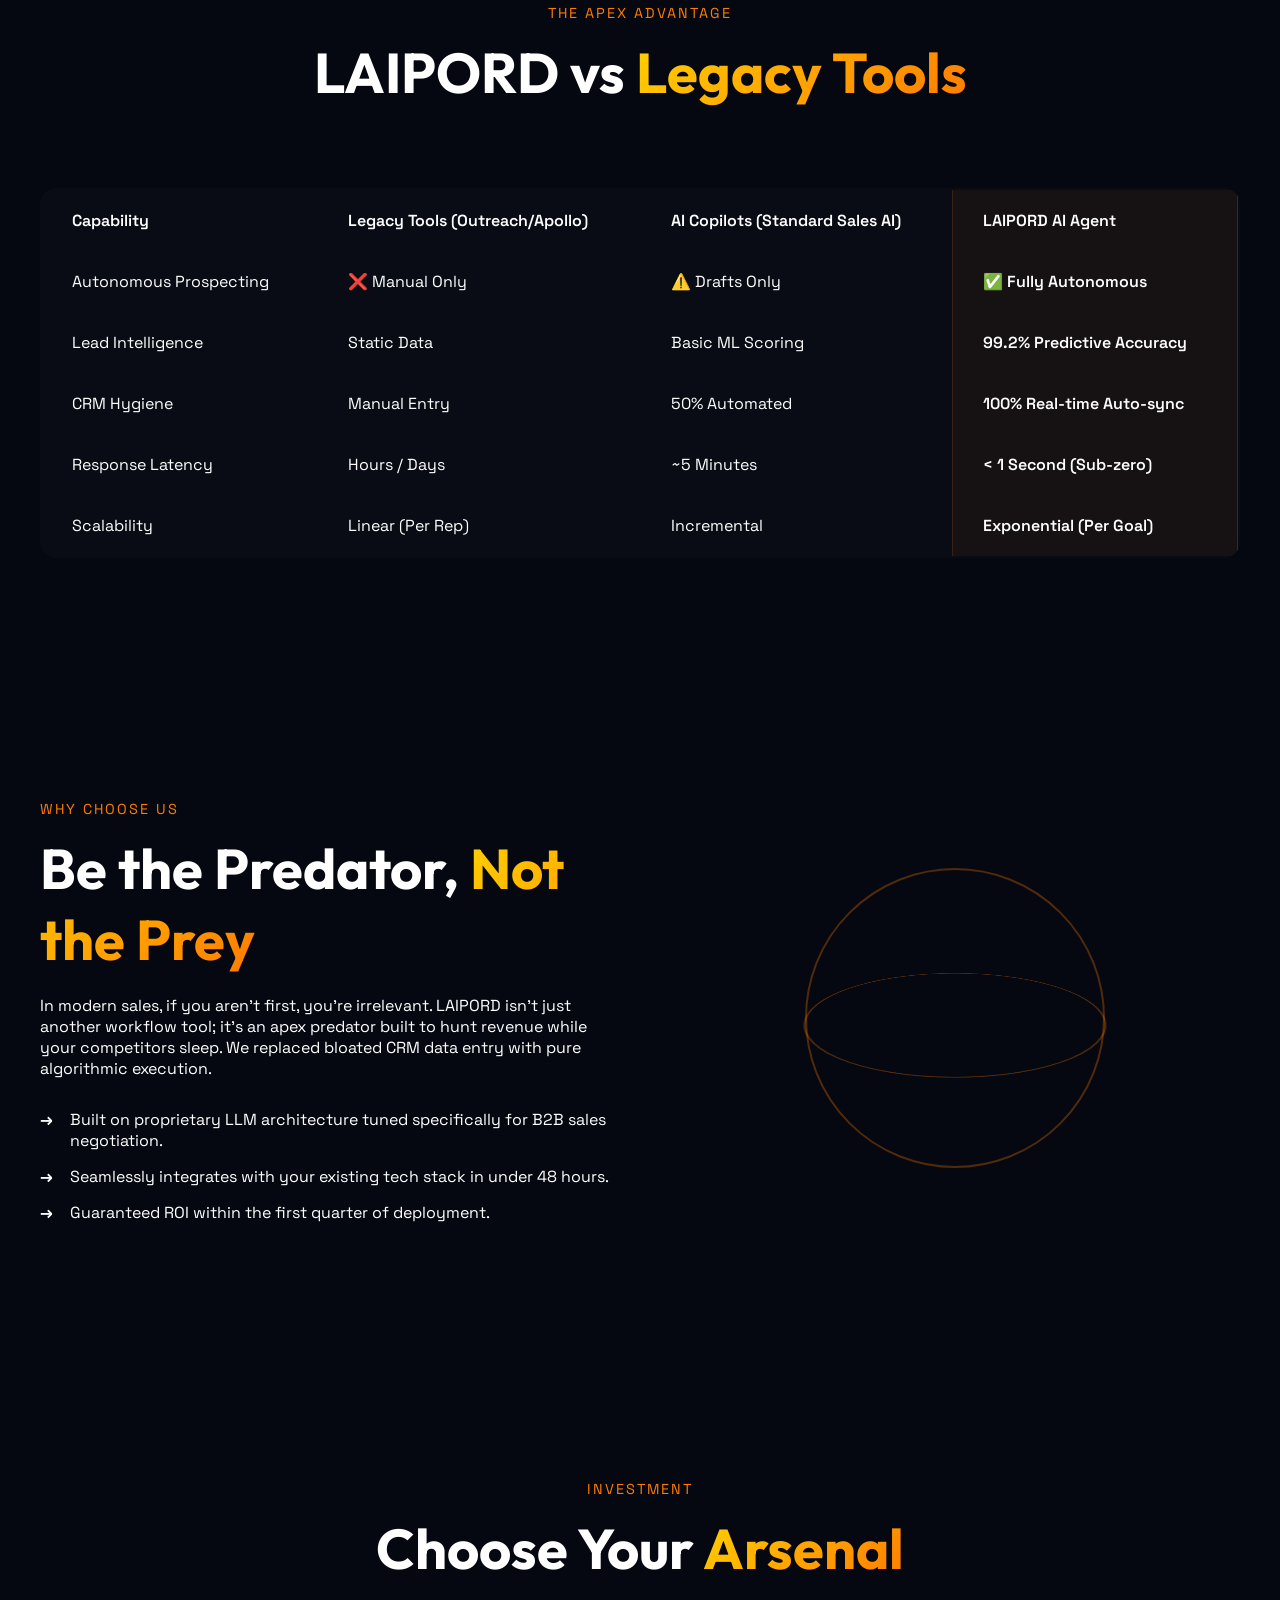
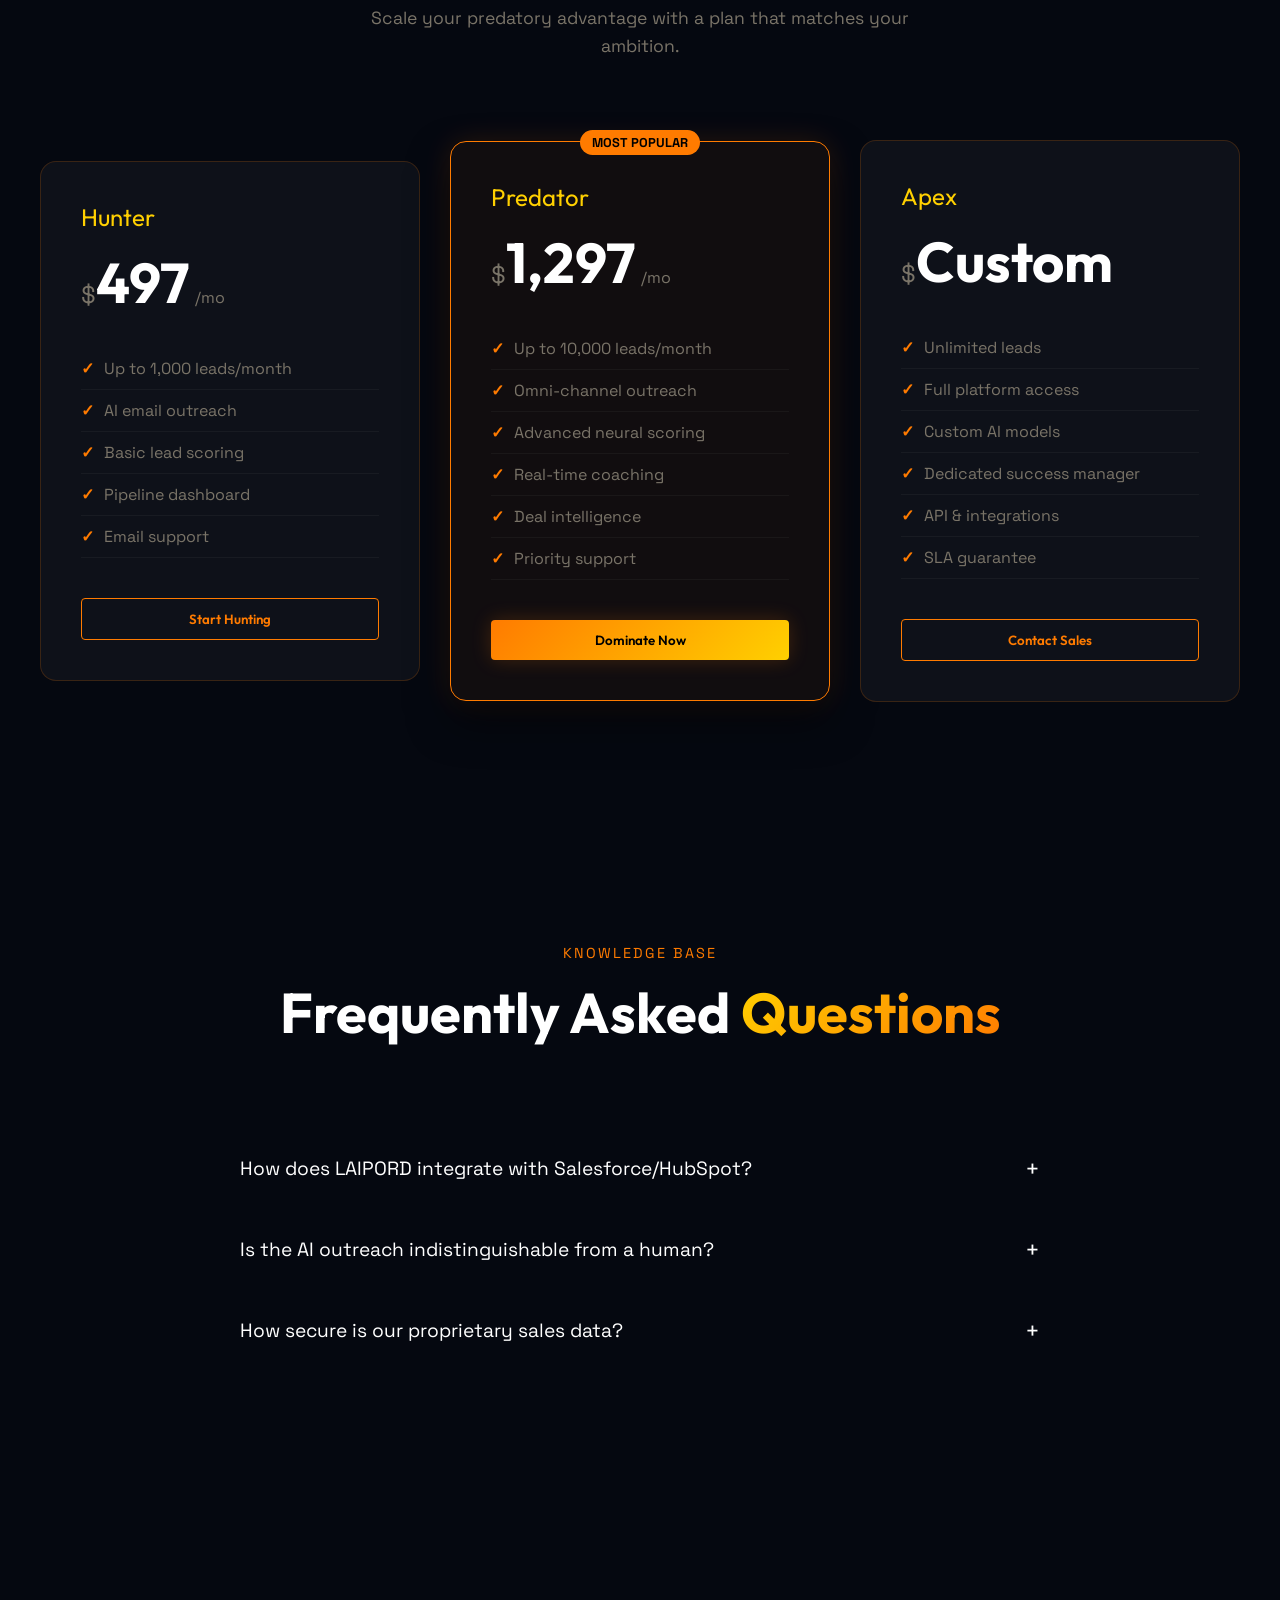
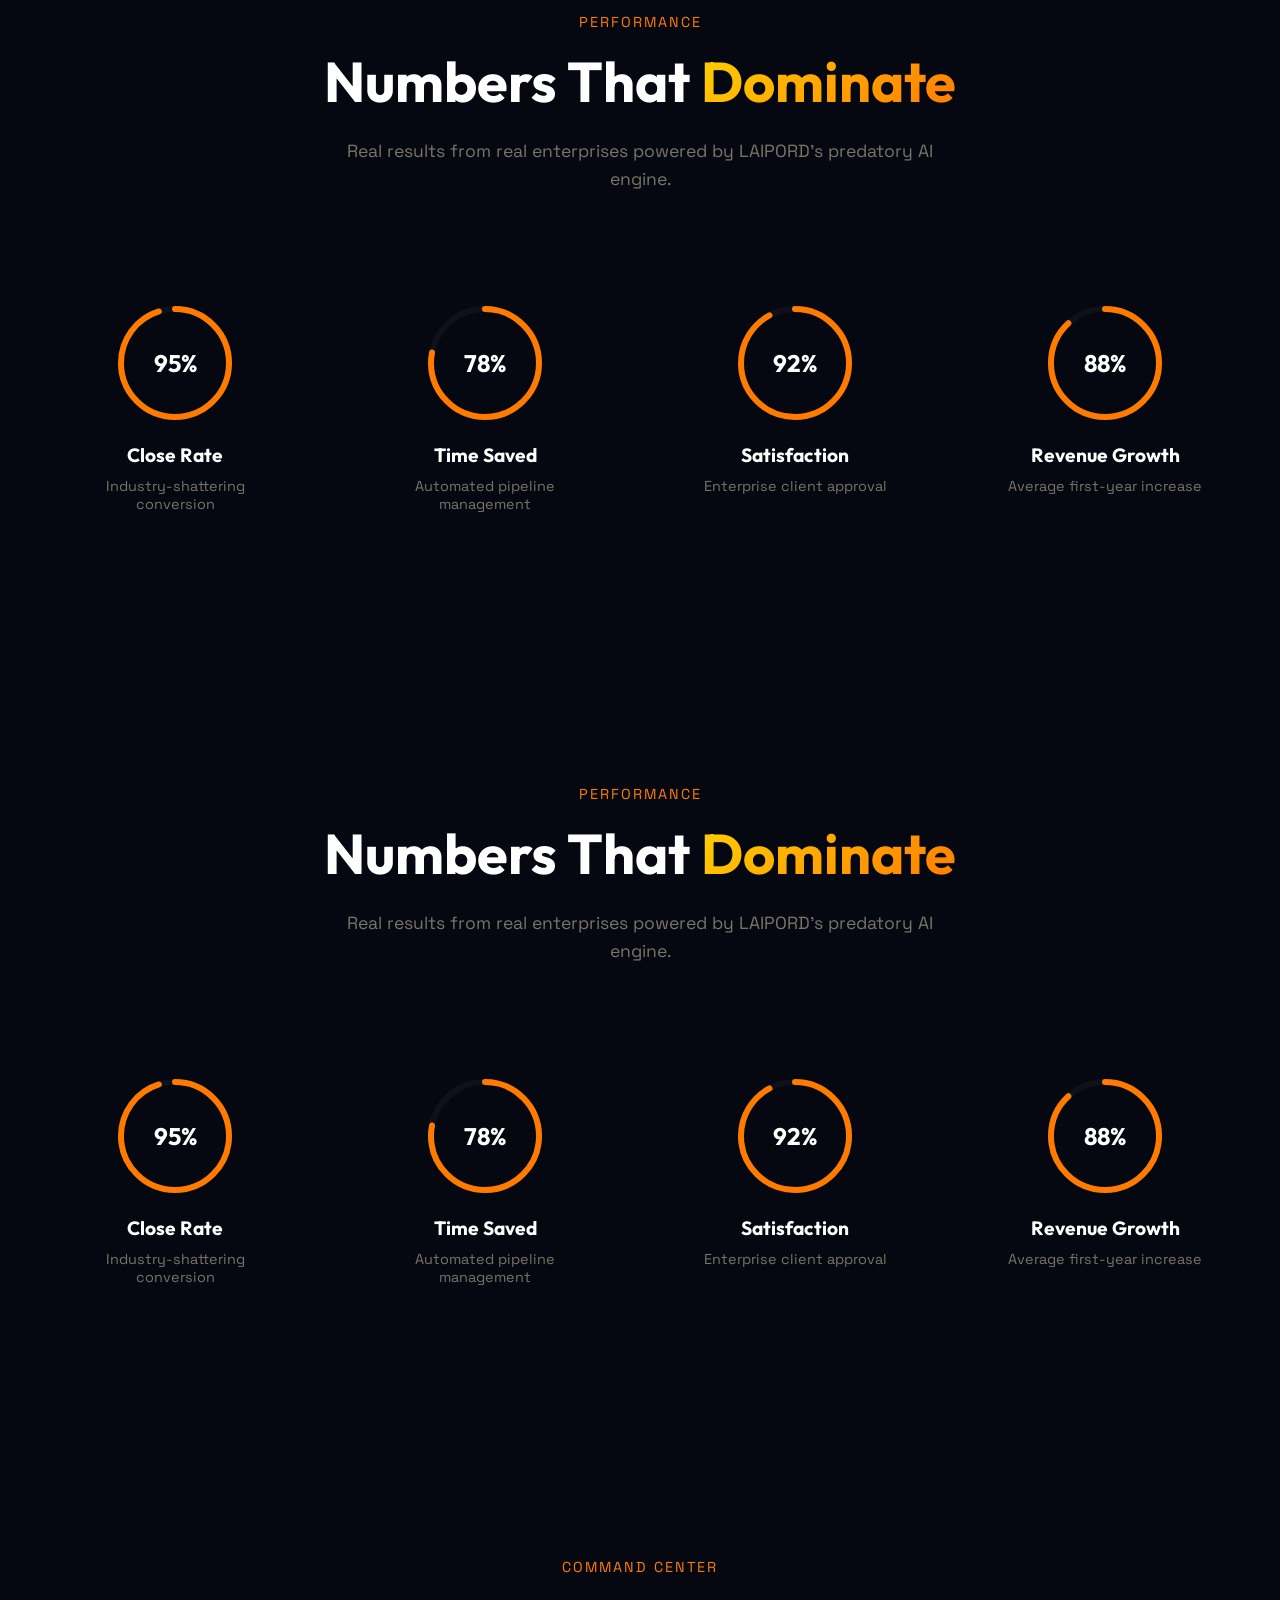
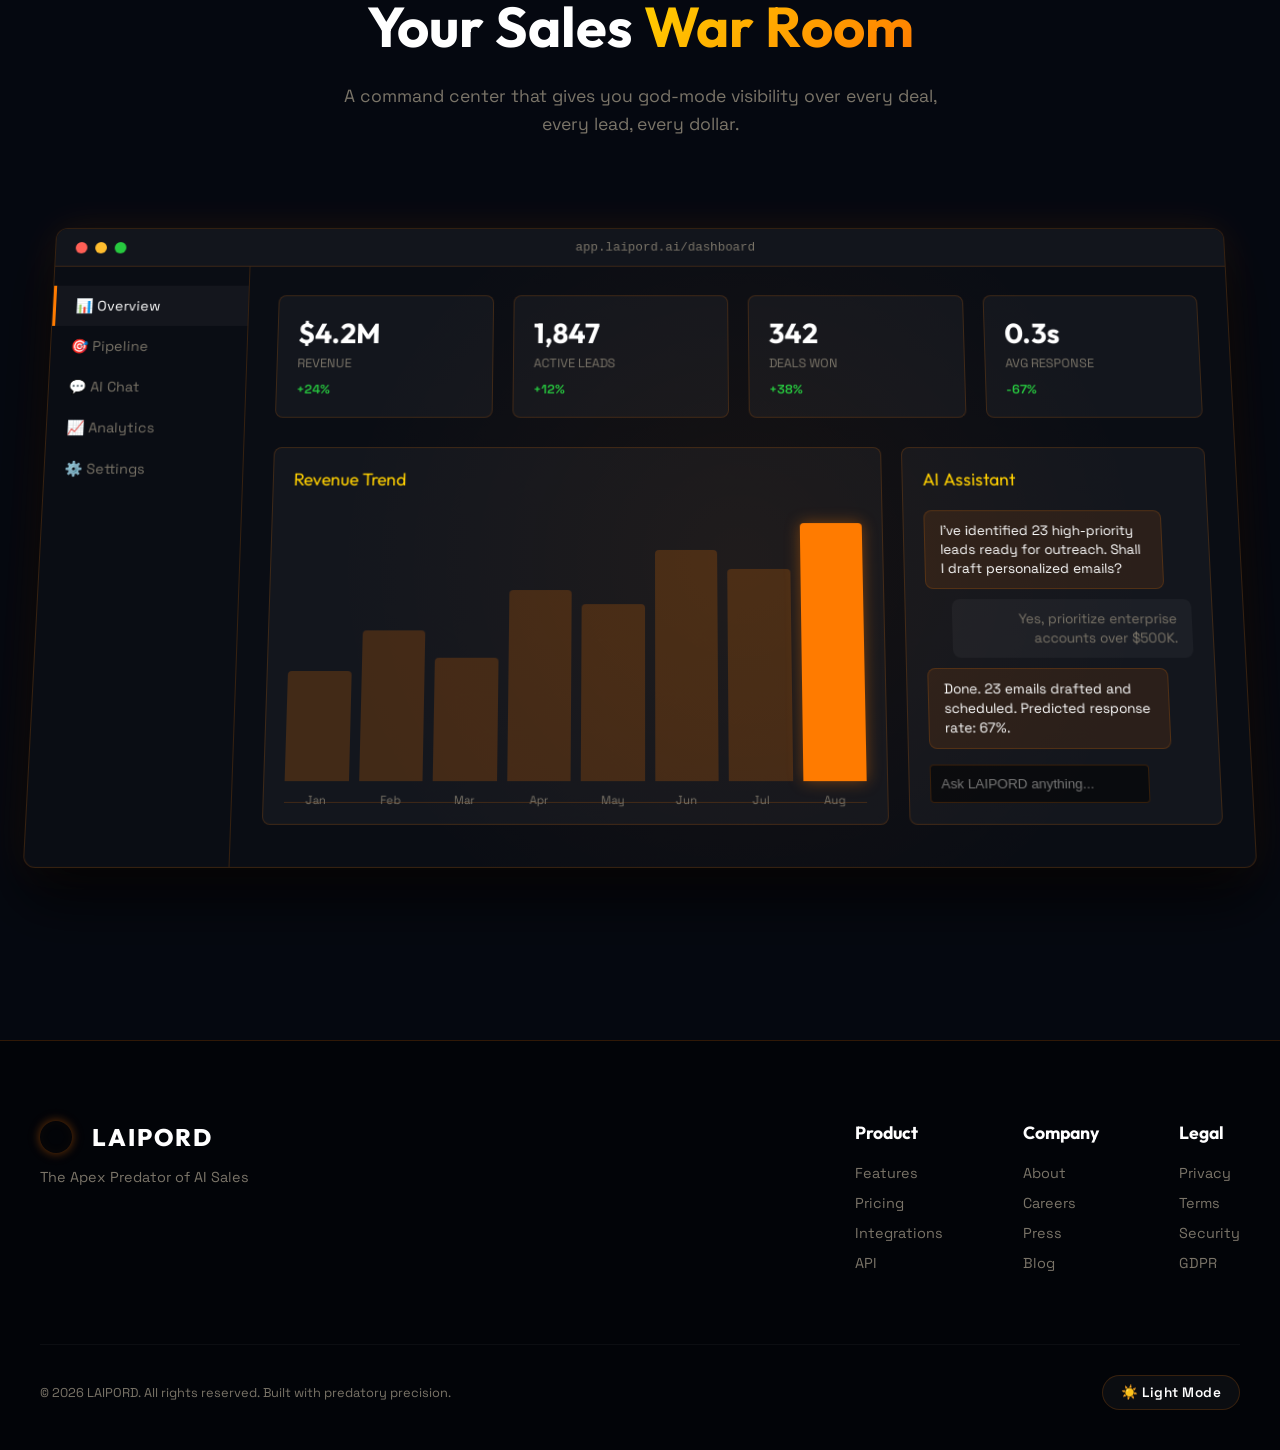
==== commit 8e8b9f58: "Move 'Numbers That Dominate' (Metrics) section to the bottom of FAQ section" ====
--- a/index.html
+++ b/index.html
@@ -485,40 +485,7 @@
         </div>
     </section>
 
-<!-- METRICS SECTION --><!-- METRICS SECTION -->
-    <section id="metrics" class="section">
-        <div class="section-container">
-            <div class="section-header reveal-up">
-                <span class="section-tag">Performance</span>
-                <h2 class="section-title">Numbers That <span class="text-gold">Dominate</span></h2>
-                <p class="section-desc">Real results from real enterprises powered by LAIPORD's predatory AI engine.</p>
-            </div>
-            <div class="metrics-grid">
-                <div class="metric-card reveal-up" style="--delay:0.1s">
-                    <div class="metric-ring"><svg viewBox="0 0 120 120"><circle cx="60" cy="60" r="54" class="ring-bg"/><circle cx="60" cy="60" r="54" class="ring-fill" data-percent="95"/></svg><span class="metric-percent">95%</span></div>
-                    <h3>Close Rate</h3>
-                    <p>Industry-shattering conversion</p>
-                </div>
-                <div class="metric-card reveal-up" style="--delay:0.2s">
-                    <div class="metric-ring"><svg viewBox="0 0 120 120"><circle cx="60" cy="60" r="54" class="ring-bg"/><circle cx="60" cy="60" r="54" class="ring-fill" data-percent="78"/></svg><span class="metric-percent">78%</span></div>
-                    <h3>Time Saved</h3>
-                    <p>Automated pipeline management</p>
-                </div>
-                <div class="metric-card reveal-up" style="--delay:0.3s">
-                    <div class="metric-ring"><svg viewBox="0 0 120 120"><circle cx="60" cy="60" r="54" class="ring-bg"/><circle cx="60" cy="60" r="54" class="ring-fill" data-percent="92"/></svg><span class="metric-percent">92%</span></div>
-                    <h3>Satisfaction</h3>
-                    <p>Enterprise client approval</p>
-                </div>
-                <div class="metric-card reveal-up" style="--delay:0.4s">
-                    <div class="metric-ring"><svg viewBox="0 0 120 120"><circle cx="60" cy="60" r="54" class="ring-bg"/><circle cx="60" cy="60" r="54" class="ring-fill" data-percent="88"/></svg><span class="metric-percent">88%</span></div>
-                    <h3>Revenue Growth</h3>
-                    <p>Average first-year increase</p>
-                </div>
-            </div>
-        </div>
-    </section>
-
-<!-- DASHBOARD SECTION --><!-- PRICING SECTION -->
+<!-- PRICING SECTION -->
     <section id="pricing" class="section">
         <div class="section-container">
             <div class="section-header reveal-up">
@@ -595,6 +562,39 @@
     </section>
 
 
+    <section id="metrics" class="section">
+        <div class="section-container">
+            <div class="section-header reveal-up">
+                <span class="section-tag">Performance</span>
+                <h2 class="section-title">Numbers That <span class="text-gold">Dominate</span></h2>
+                <p class="section-desc">Real results from real enterprises powered by LAIPORD's predatory AI engine.</p>
+            </div>
+            <div class="metrics-grid">
+                <div class="metric-card reveal-up" style="--delay:0.1s">
+                    <div class="metric-ring"><svg viewBox="0 0 120 120"><circle cx="60" cy="60" r="54" class="ring-bg"/><circle cx="60" cy="60" r="54" class="ring-fill" data-percent="95"/></svg><span class="metric-percent">95%</span></div>
+                    <h3>Close Rate</h3>
+                    <p>Industry-shattering conversion</p>
+                </div>
+                <div class="metric-card reveal-up" style="--delay:0.2s">
+                    <div class="metric-ring"><svg viewBox="0 0 120 120"><circle cx="60" cy="60" r="54" class="ring-bg"/><circle cx="60" cy="60" r="54" class="ring-fill" data-percent="78"/></svg><span class="metric-percent">78%</span></div>
+                    <h3>Time Saved</h3>
+                    <p>Automated pipeline management</p>
+                </div>
+                <div class="metric-card reveal-up" style="--delay:0.3s">
+                    <div class="metric-ring"><svg viewBox="0 0 120 120"><circle cx="60" cy="60" r="54" class="ring-bg"/><circle cx="60" cy="60" r="54" class="ring-fill" data-percent="92"/></svg><span class="metric-percent">92%</span></div>
+                    <h3>Satisfaction</h3>
+                    <p>Enterprise client approval</p>
+                </div>
+                <div class="metric-card reveal-up" style="--delay:0.4s">
+                    <div class="metric-ring"><svg viewBox="0 0 120 120"><circle cx="60" cy="60" r="54" class="ring-bg"/><circle cx="60" cy="60" r="54" class="ring-fill" data-percent="88"/></svg><span class="metric-percent">88%</span></div>
+                    <h3>Revenue Growth</h3>
+                    <p>Average first-year increase</p>
+                </div>
+            </div>
+        </div>
+    </section>
+
+<!-- DASHBOARD SECTION --><!-- METRICS SECTION --><!-- METRICS SECTION -->
     <section id="metrics" class="section">
         <div class="section-container">
             <div class="section-header reveal-up">
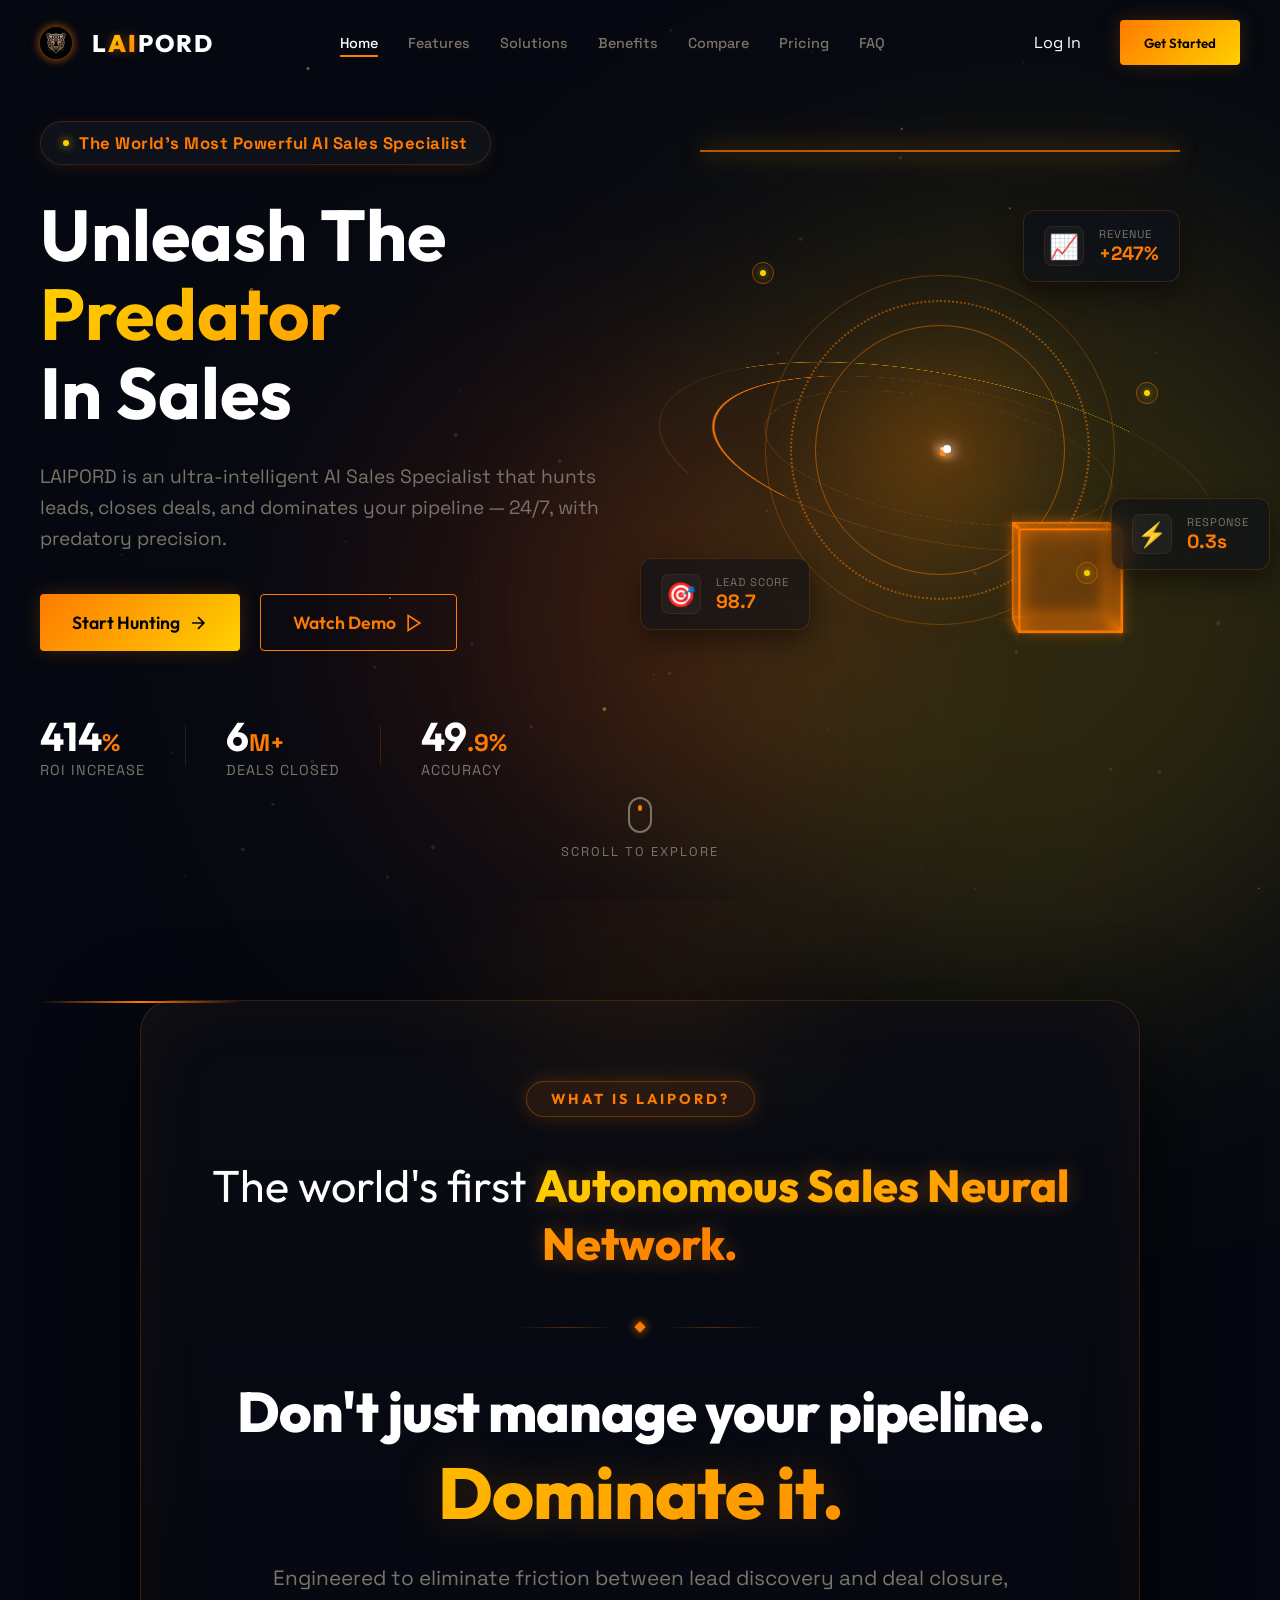
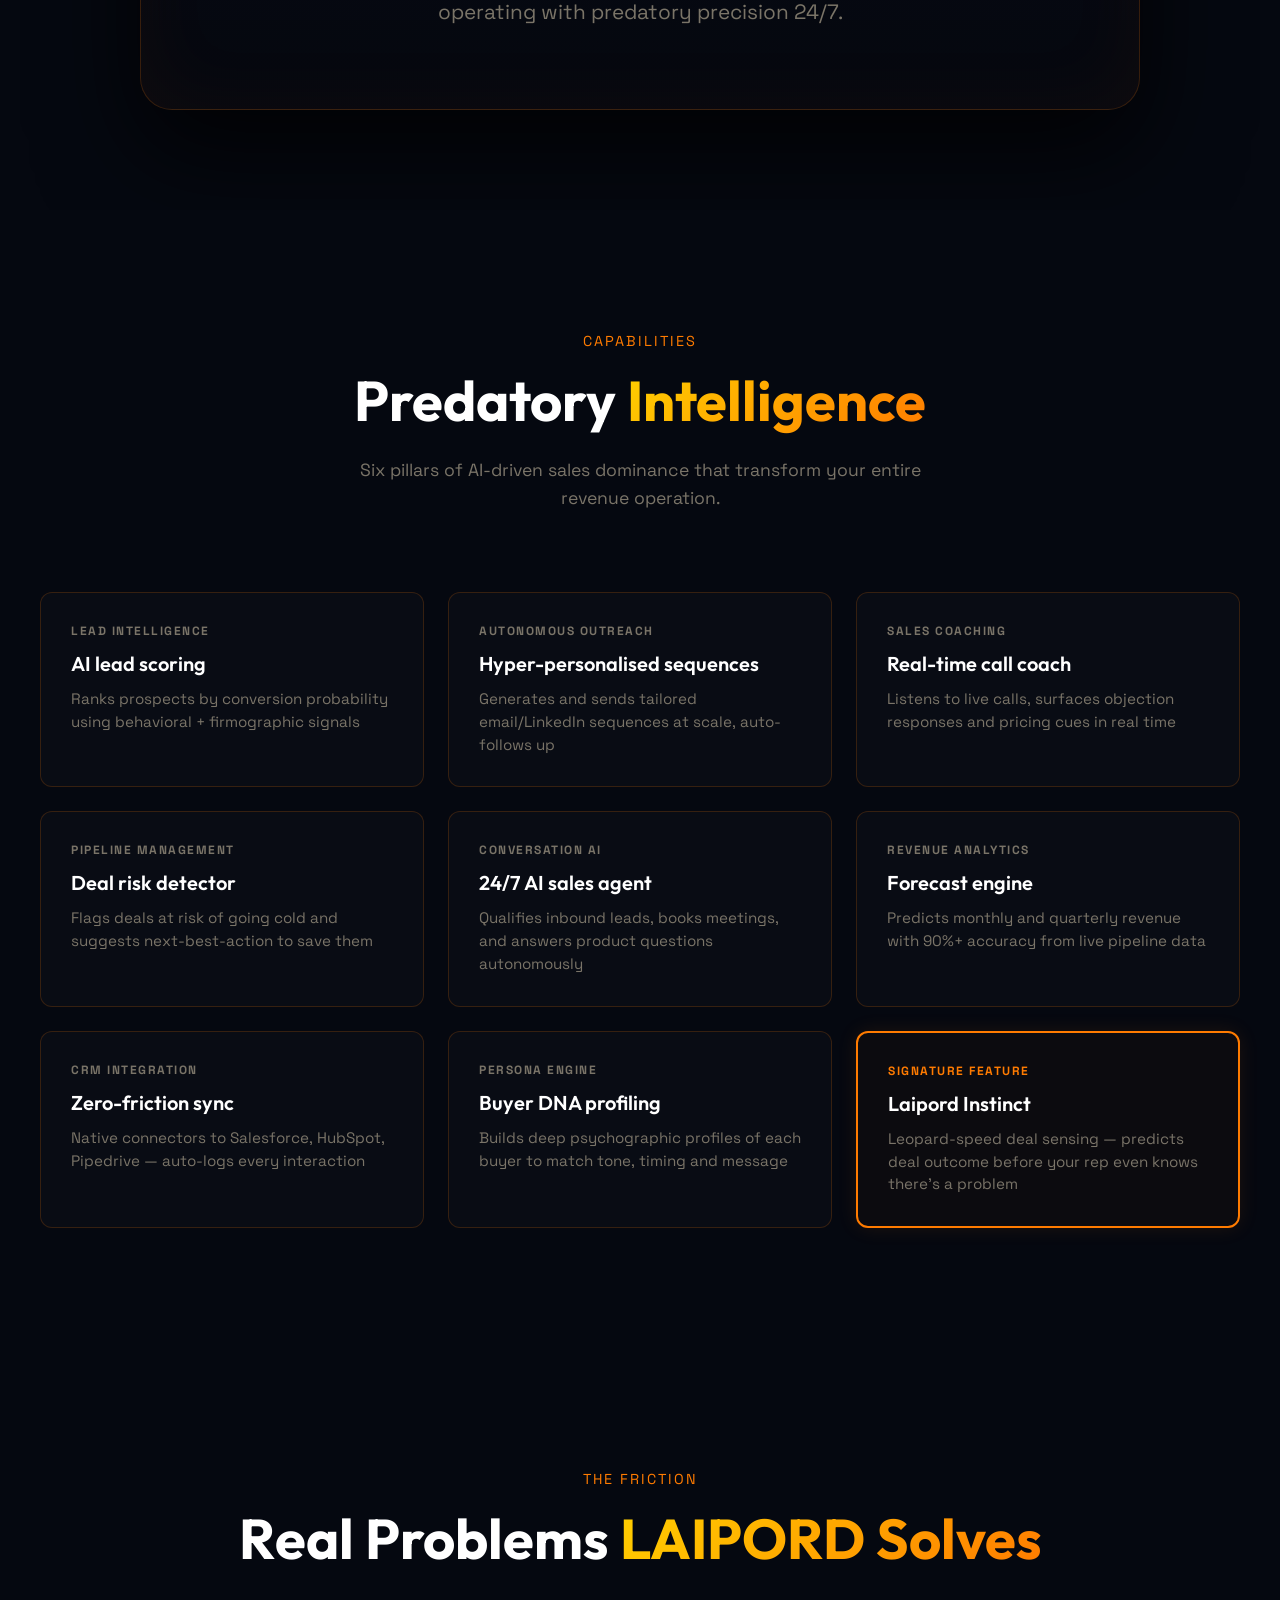
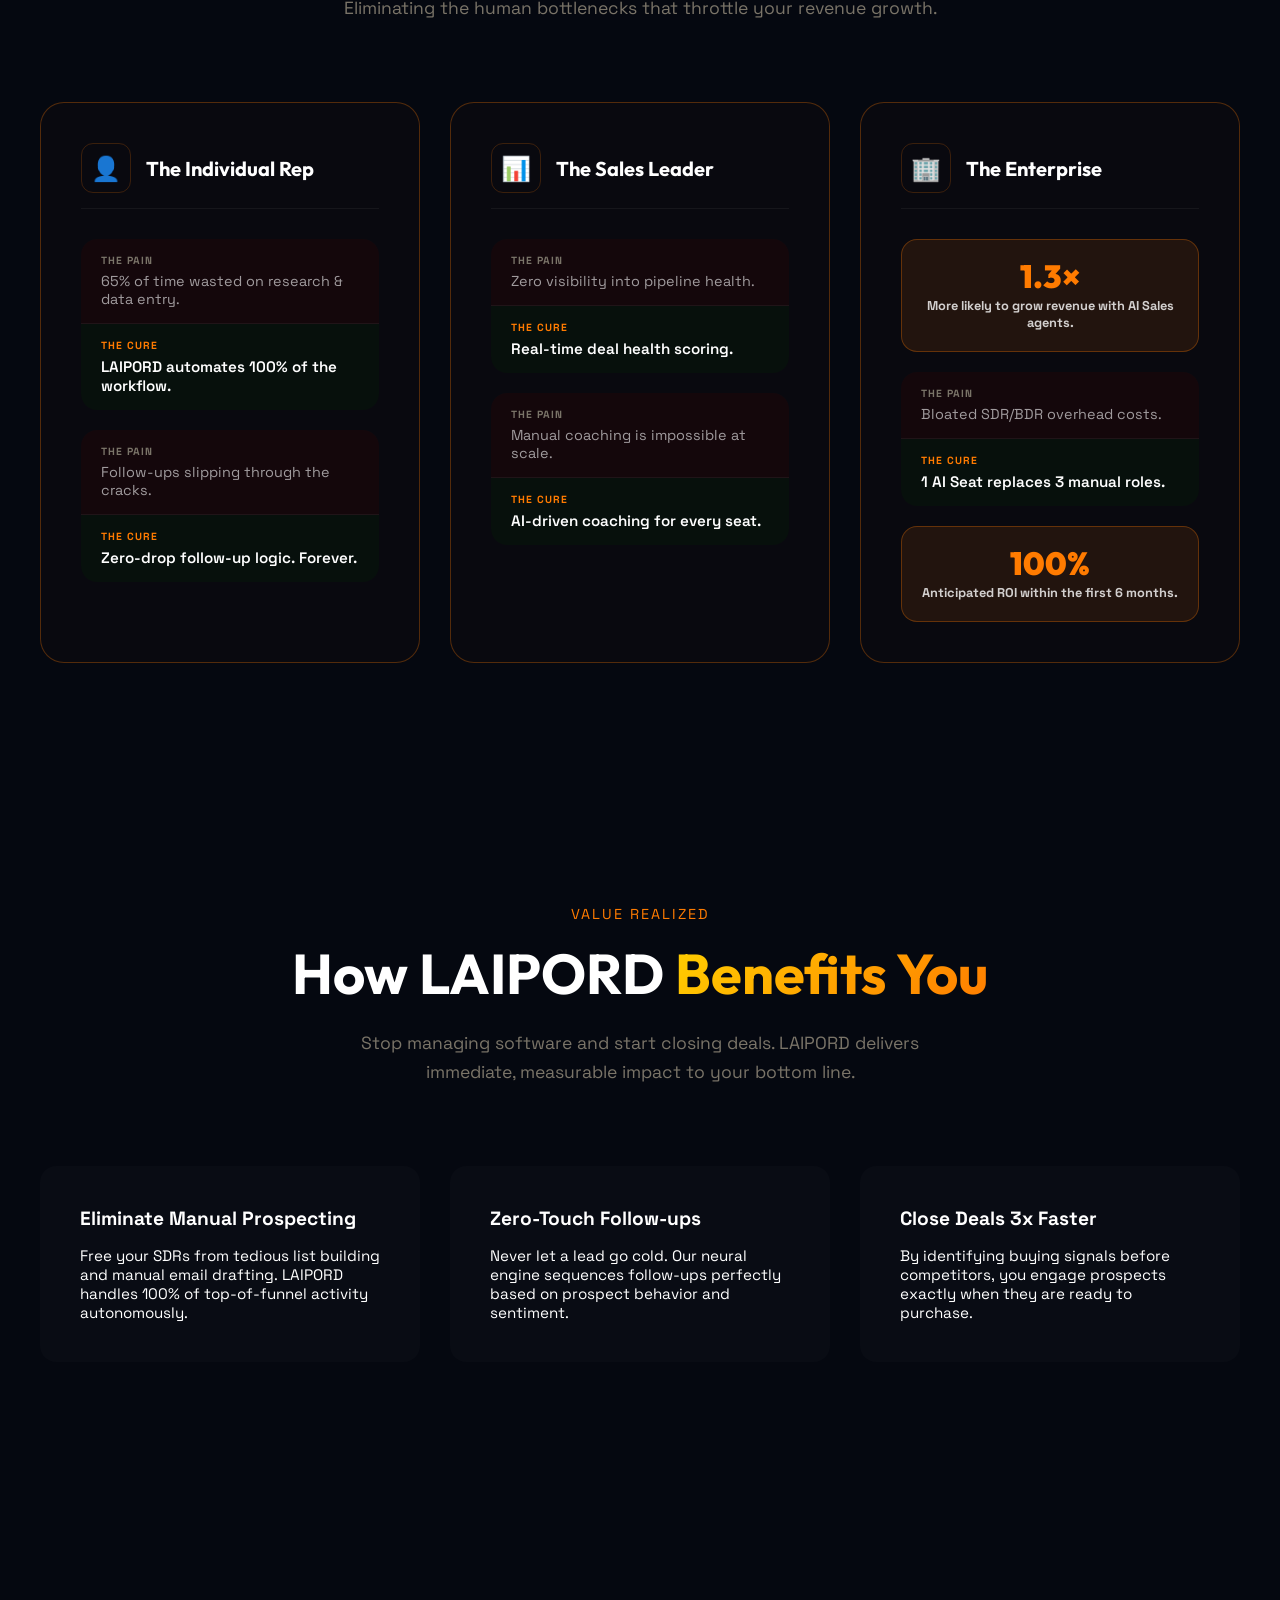
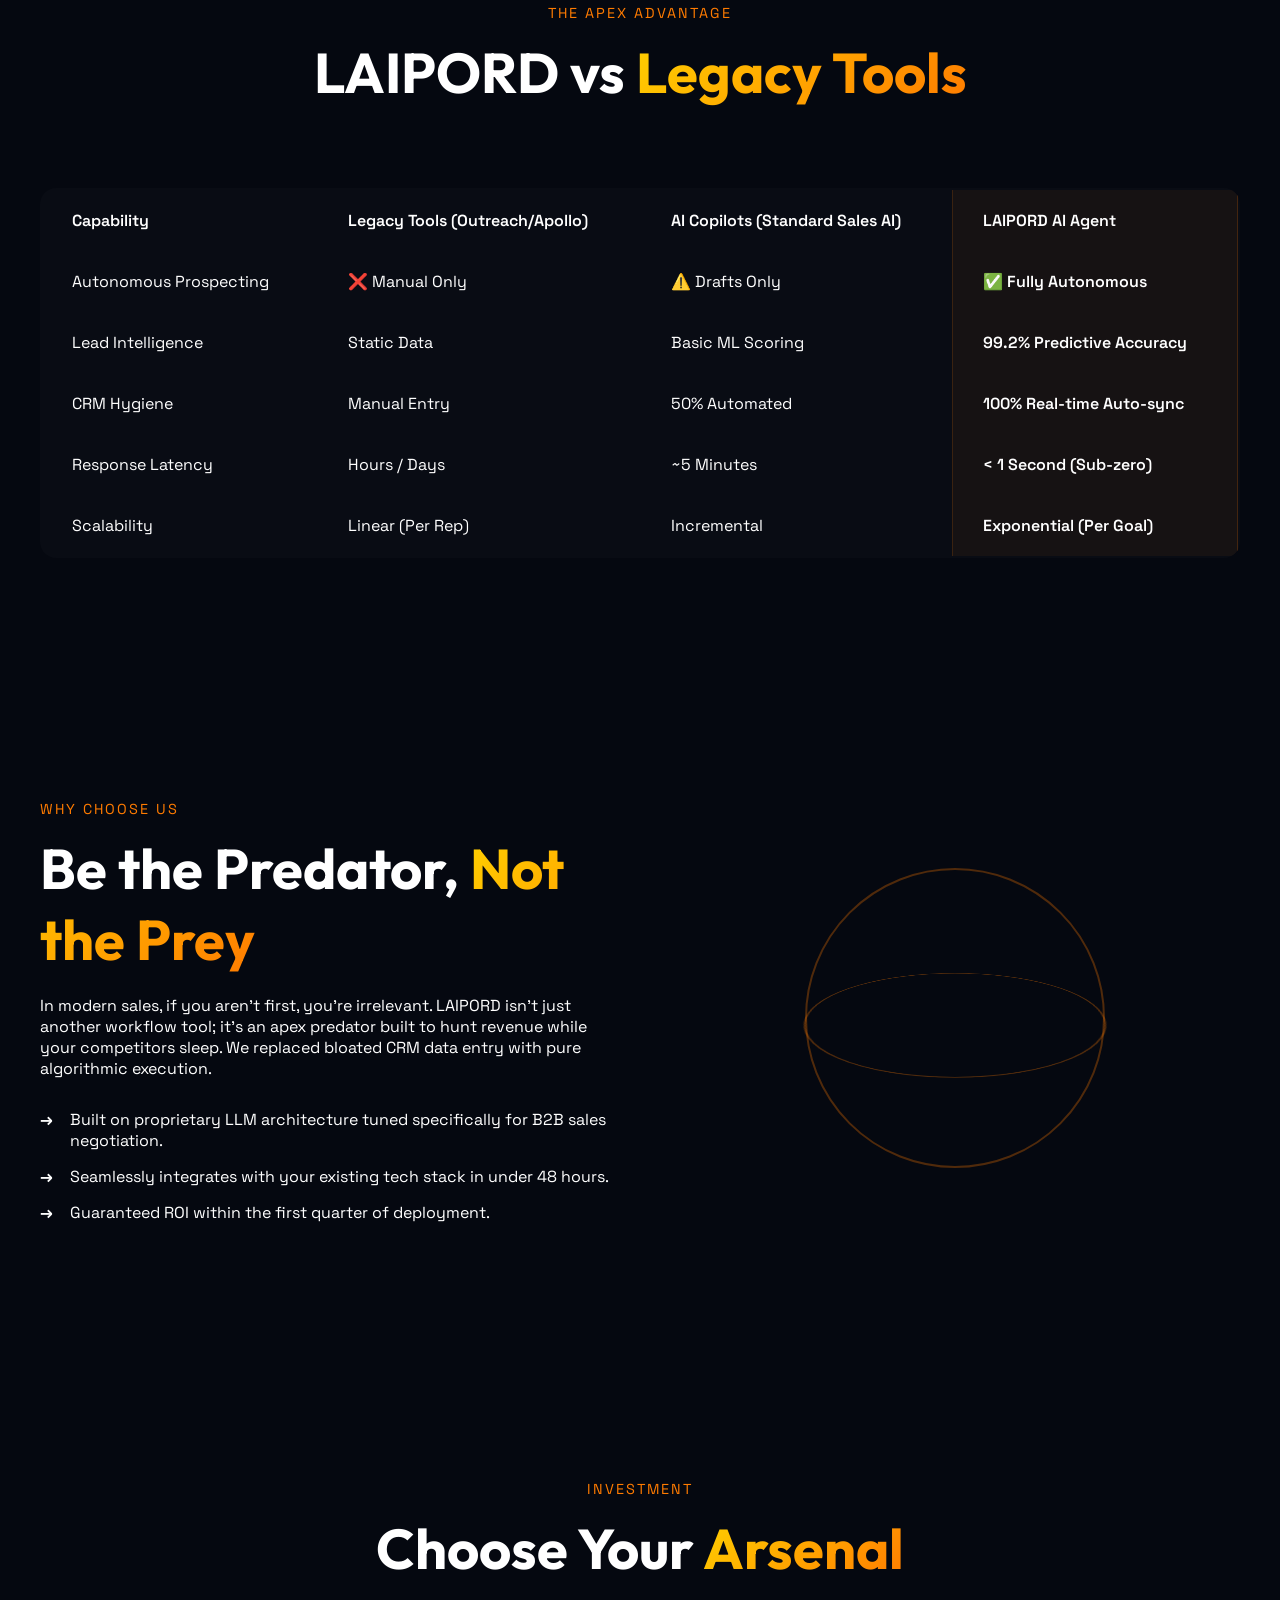
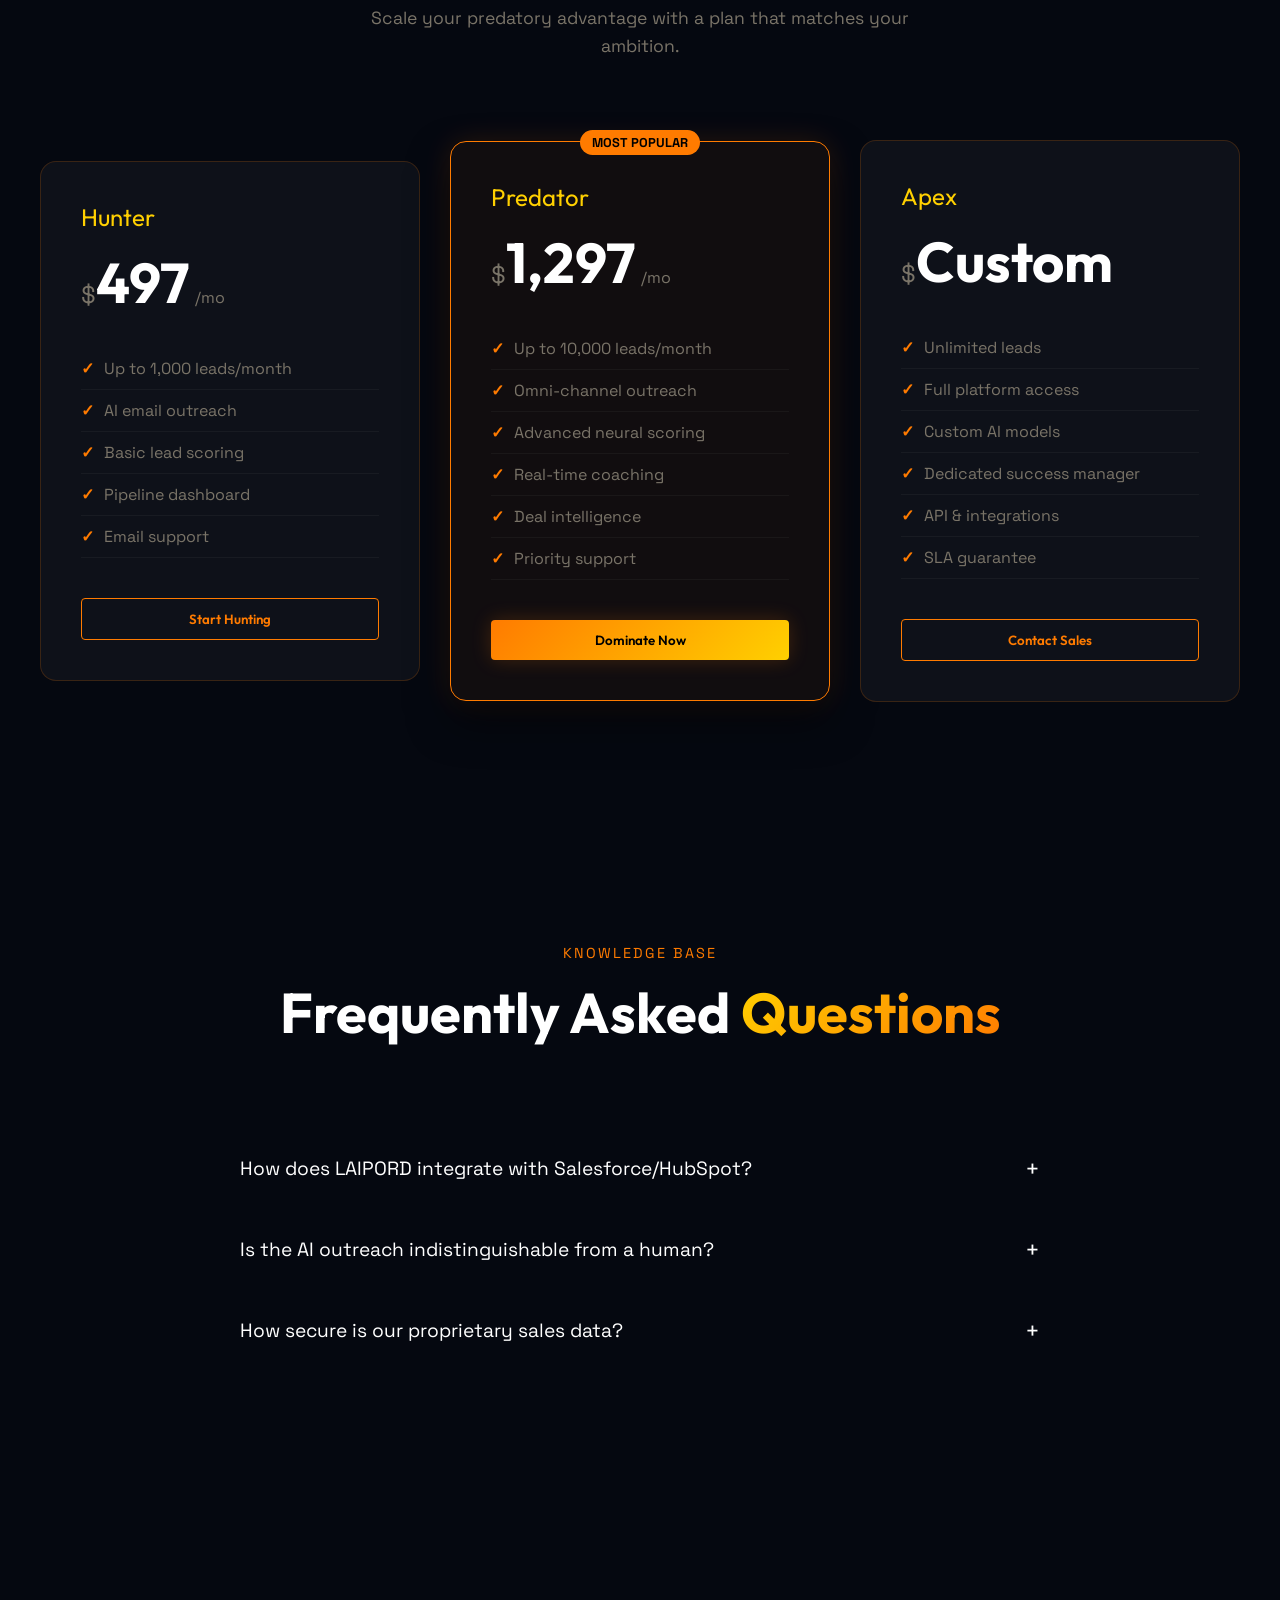
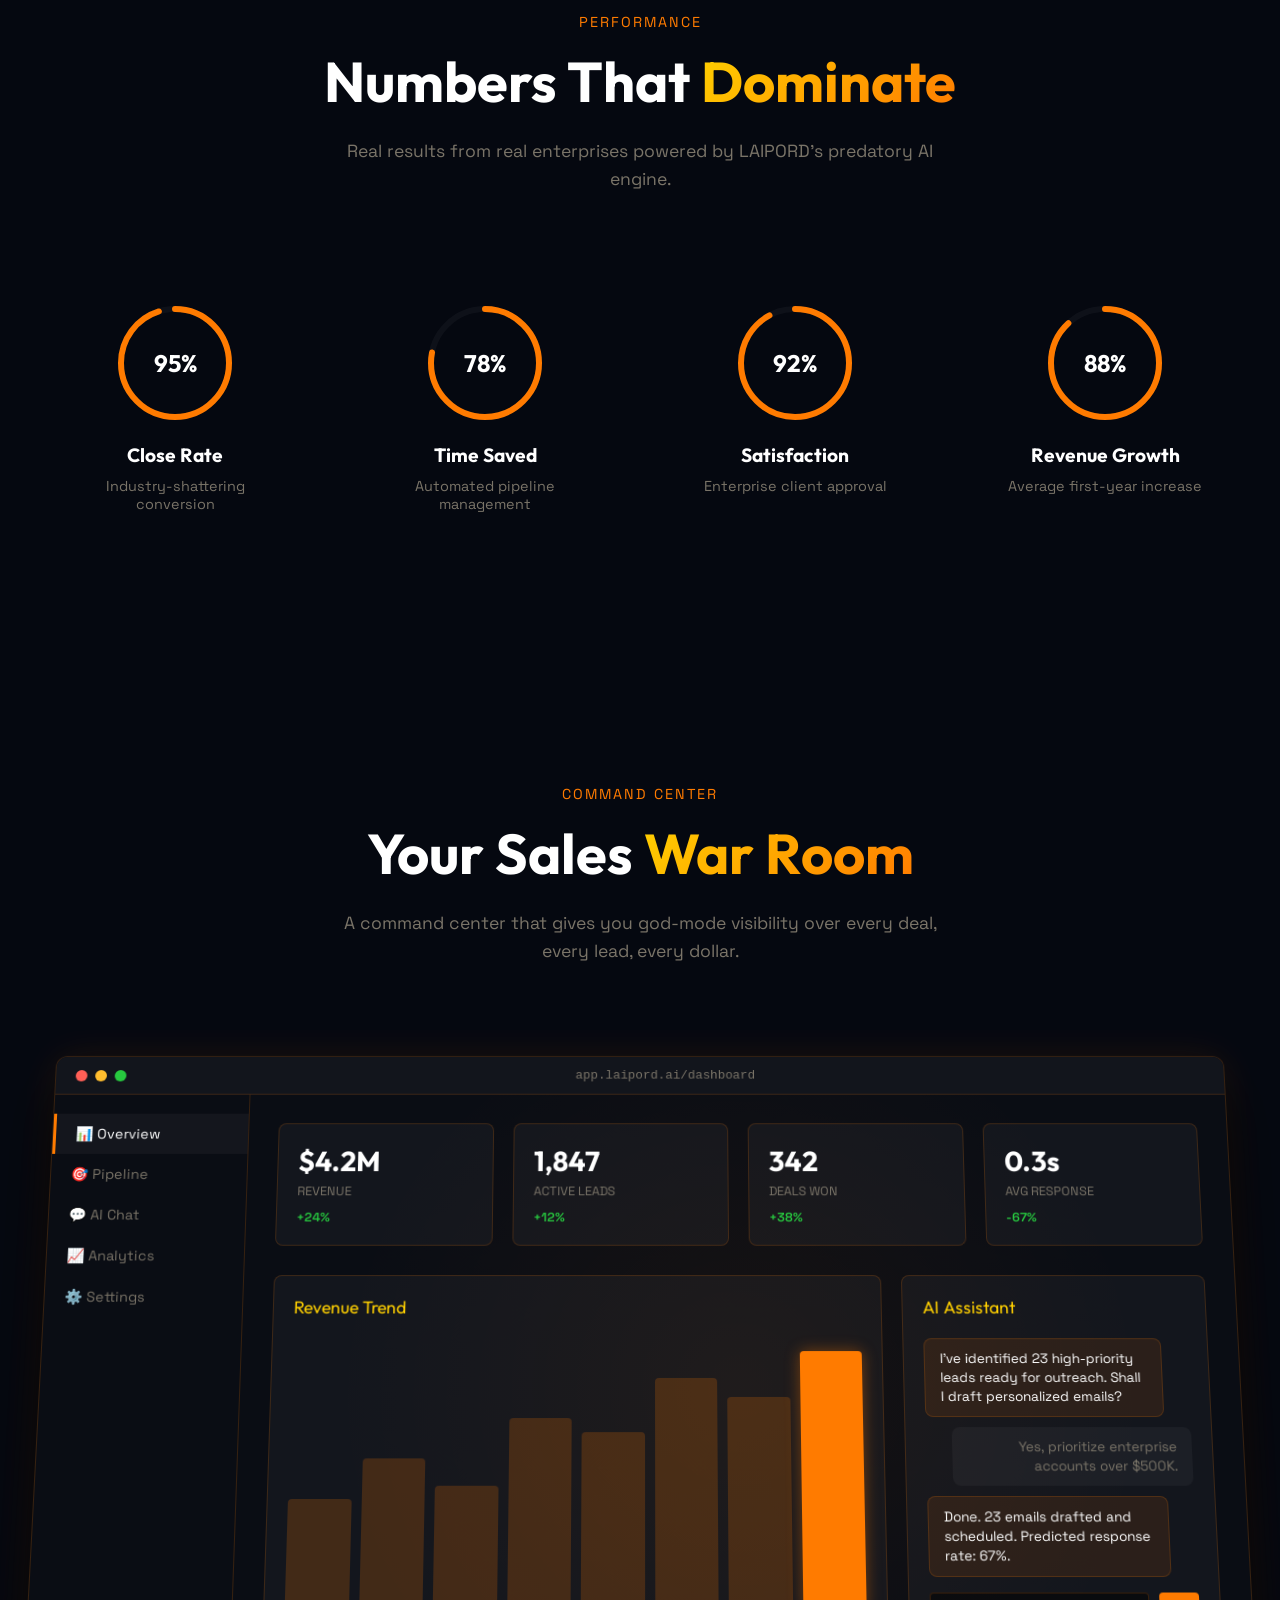
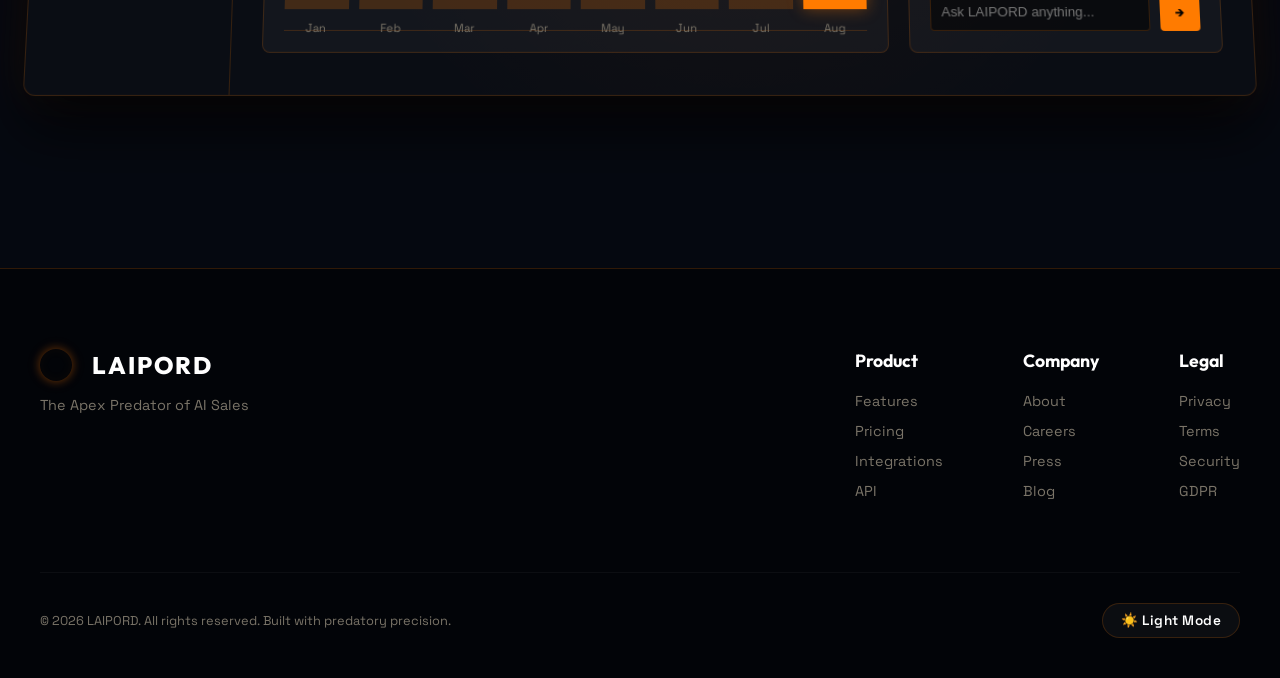
==== commit a805ee50: "Remove duplicate 'Numbers That Dominate' section and clean up HTML comments" ====
--- a/index.html
+++ b/index.html
@@ -594,39 +594,6 @@
         </div>
     </section>
 
-<!-- DASHBOARD SECTION --><!-- METRICS SECTION --><!-- METRICS SECTION -->
-    <section id="metrics" class="section">
-        <div class="section-container">
-            <div class="section-header reveal-up">
-                <span class="section-tag">Performance</span>
-                <h2 class="section-title">Numbers That <span class="text-gold">Dominate</span></h2>
-                <p class="section-desc">Real results from real enterprises powered by LAIPORD's predatory AI engine.</p>
-            </div>
-            <div class="metrics-grid">
-                <div class="metric-card reveal-up" style="--delay:0.1s">
-                    <div class="metric-ring"><svg viewBox="0 0 120 120"><circle cx="60" cy="60" r="54" class="ring-bg"/><circle cx="60" cy="60" r="54" class="ring-fill" data-percent="95"/></svg><span class="metric-percent">95%</span></div>
-                    <h3>Close Rate</h3>
-                    <p>Industry-shattering conversion</p>
-                </div>
-                <div class="metric-card reveal-up" style="--delay:0.2s">
-                    <div class="metric-ring"><svg viewBox="0 0 120 120"><circle cx="60" cy="60" r="54" class="ring-bg"/><circle cx="60" cy="60" r="54" class="ring-fill" data-percent="78"/></svg><span class="metric-percent">78%</span></div>
-                    <h3>Time Saved</h3>
-                    <p>Automated pipeline management</p>
-                </div>
-                <div class="metric-card reveal-up" style="--delay:0.3s">
-                    <div class="metric-ring"><svg viewBox="0 0 120 120"><circle cx="60" cy="60" r="54" class="ring-bg"/><circle cx="60" cy="60" r="54" class="ring-fill" data-percent="92"/></svg><span class="metric-percent">92%</span></div>
-                    <h3>Satisfaction</h3>
-                    <p>Enterprise client approval</p>
-                </div>
-                <div class="metric-card reveal-up" style="--delay:0.4s">
-                    <div class="metric-ring"><svg viewBox="0 0 120 120"><circle cx="60" cy="60" r="54" class="ring-bg"/><circle cx="60" cy="60" r="54" class="ring-fill" data-percent="88"/></svg><span class="metric-percent">88%</span></div>
-                    <h3>Revenue Growth</h3>
-                    <p>Average first-year increase</p>
-                </div>
-            </div>
-        </div>
-    </section>
-
 <!-- DASHBOARD SECTION -->
     <section id="dashboard" class="section">
         <div class="section-container">
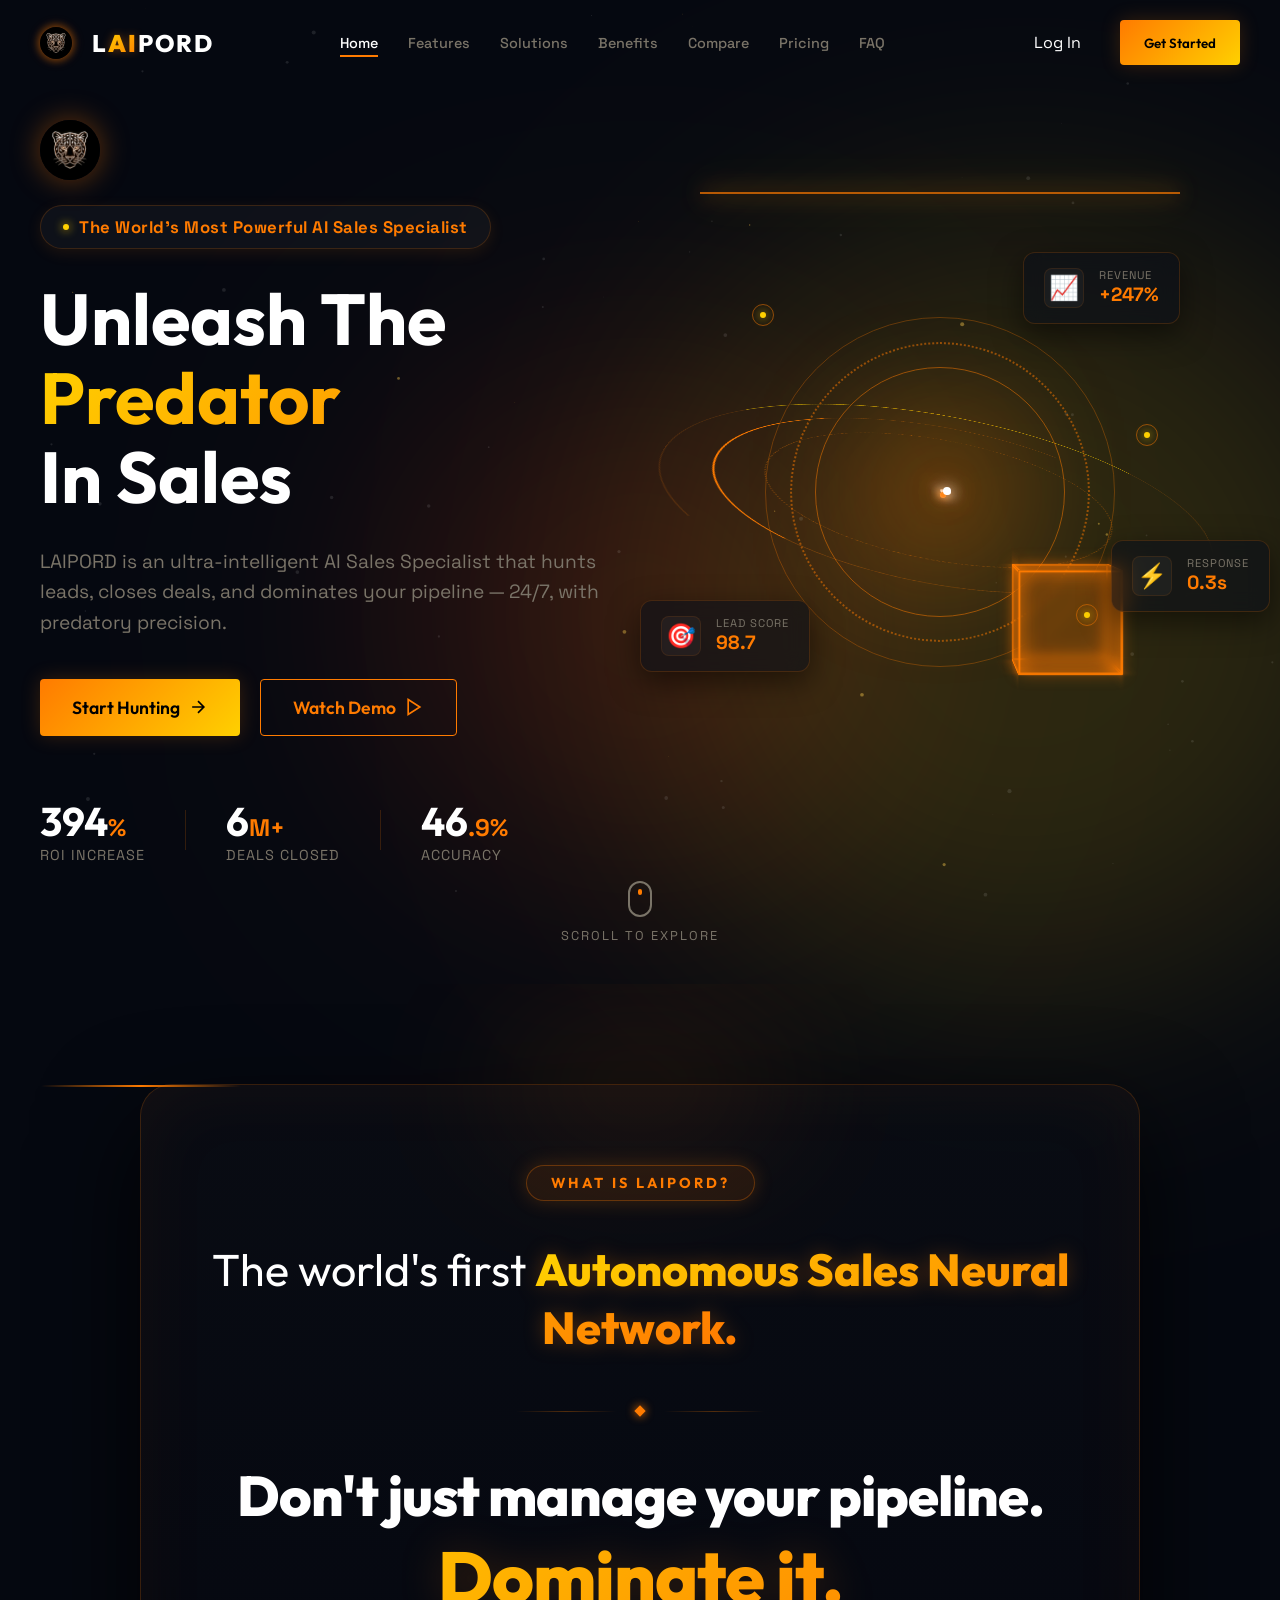
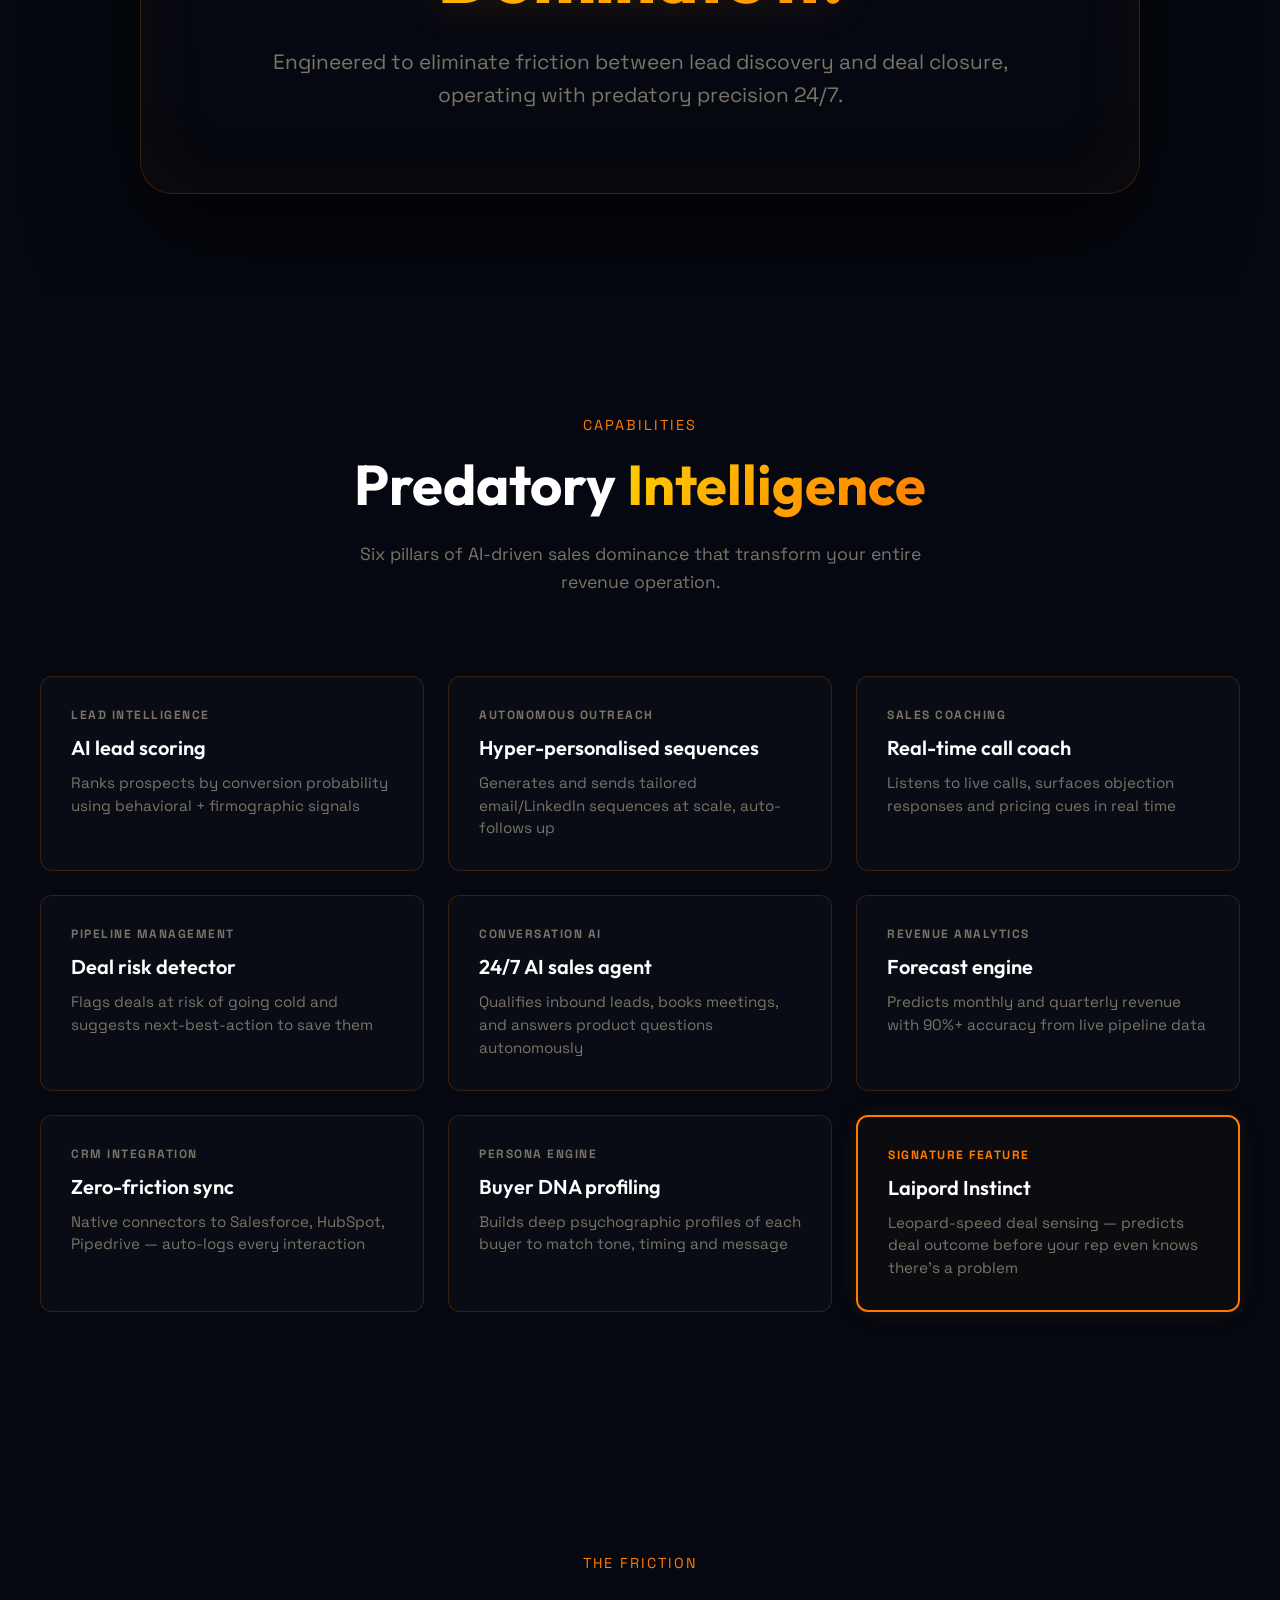
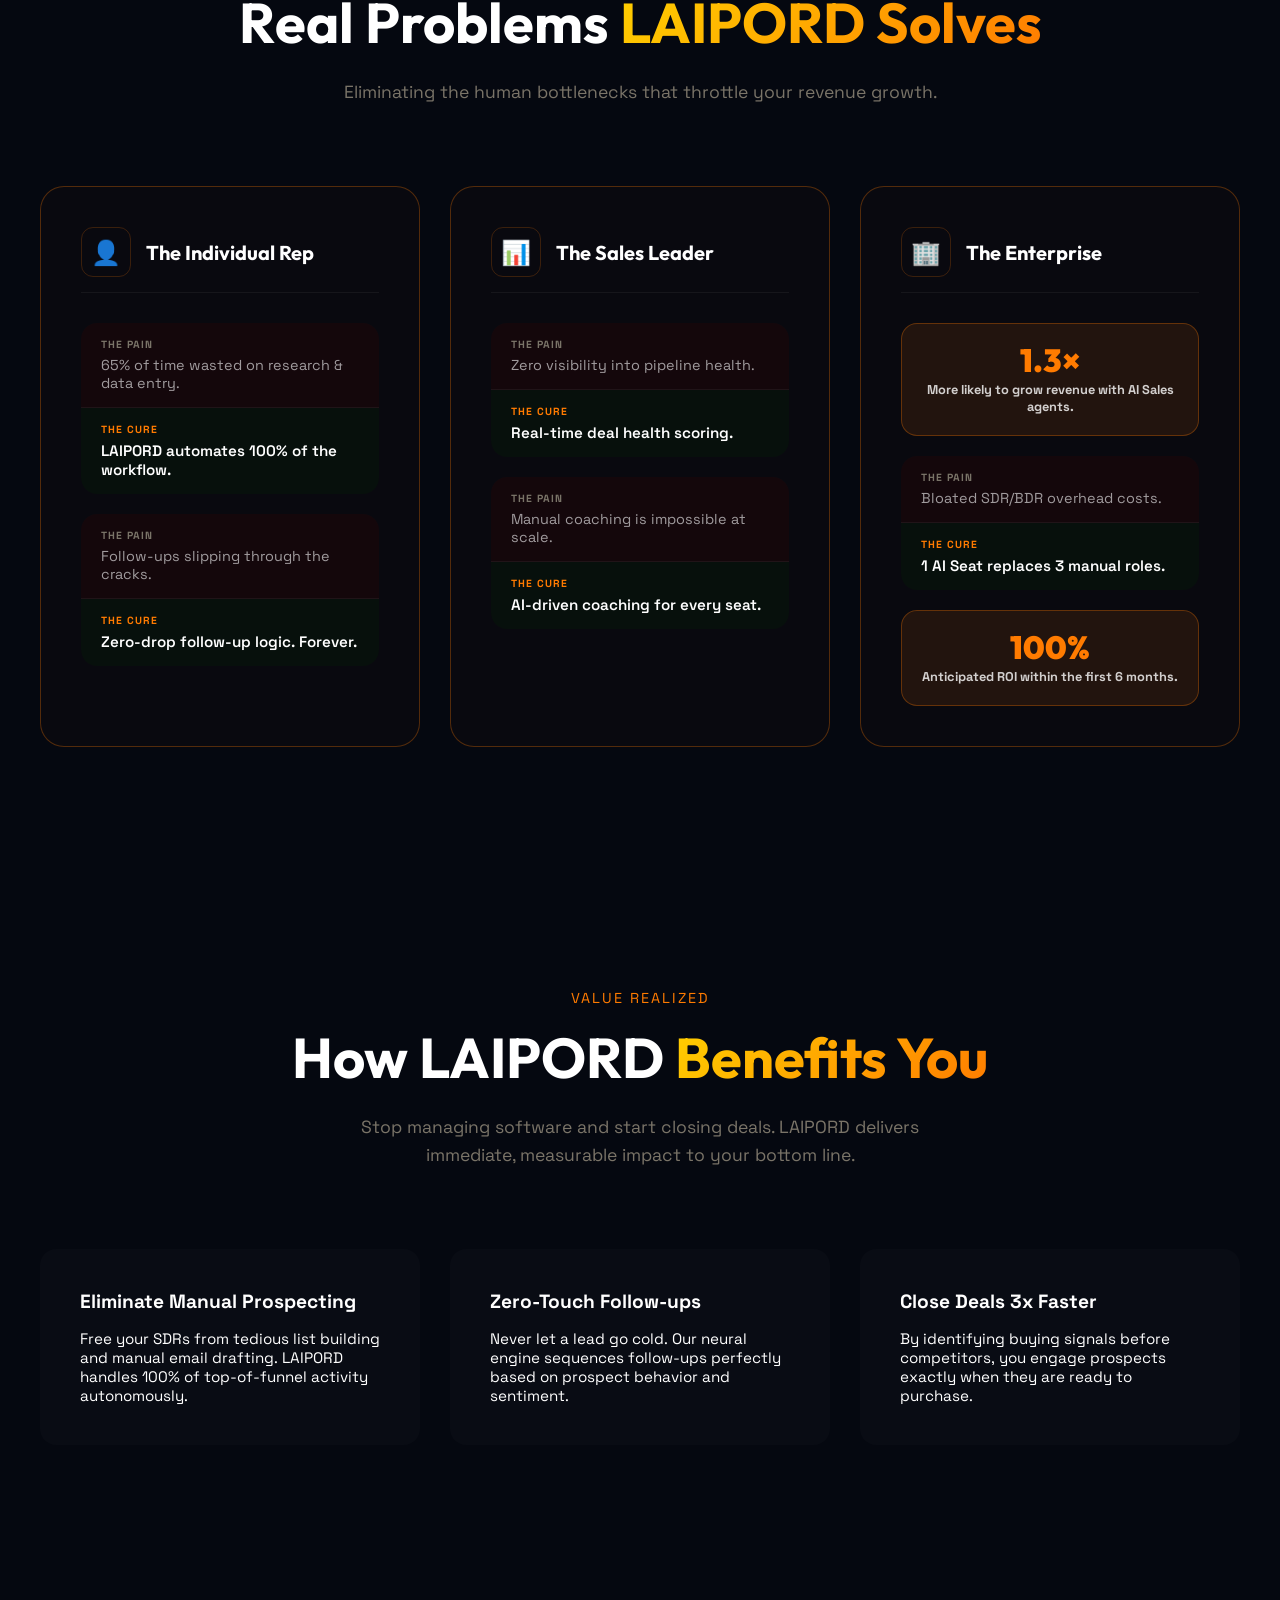
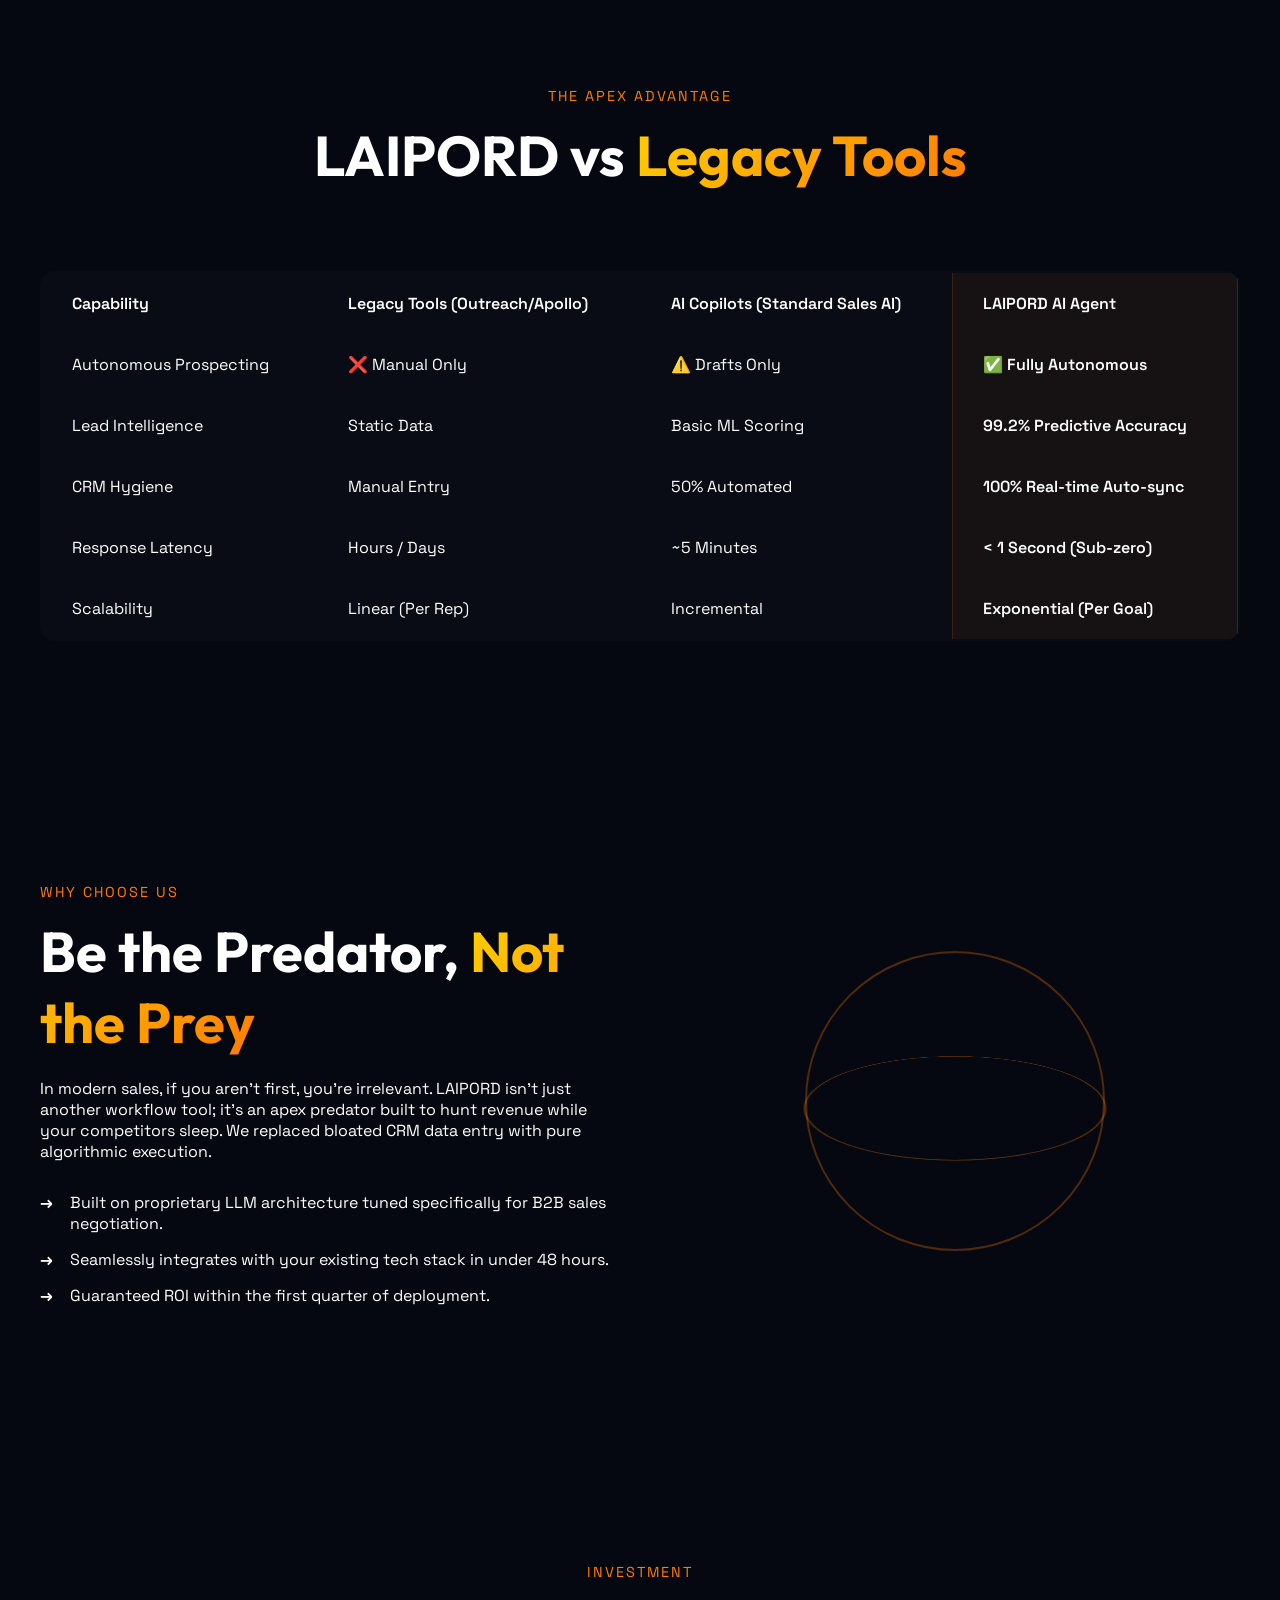
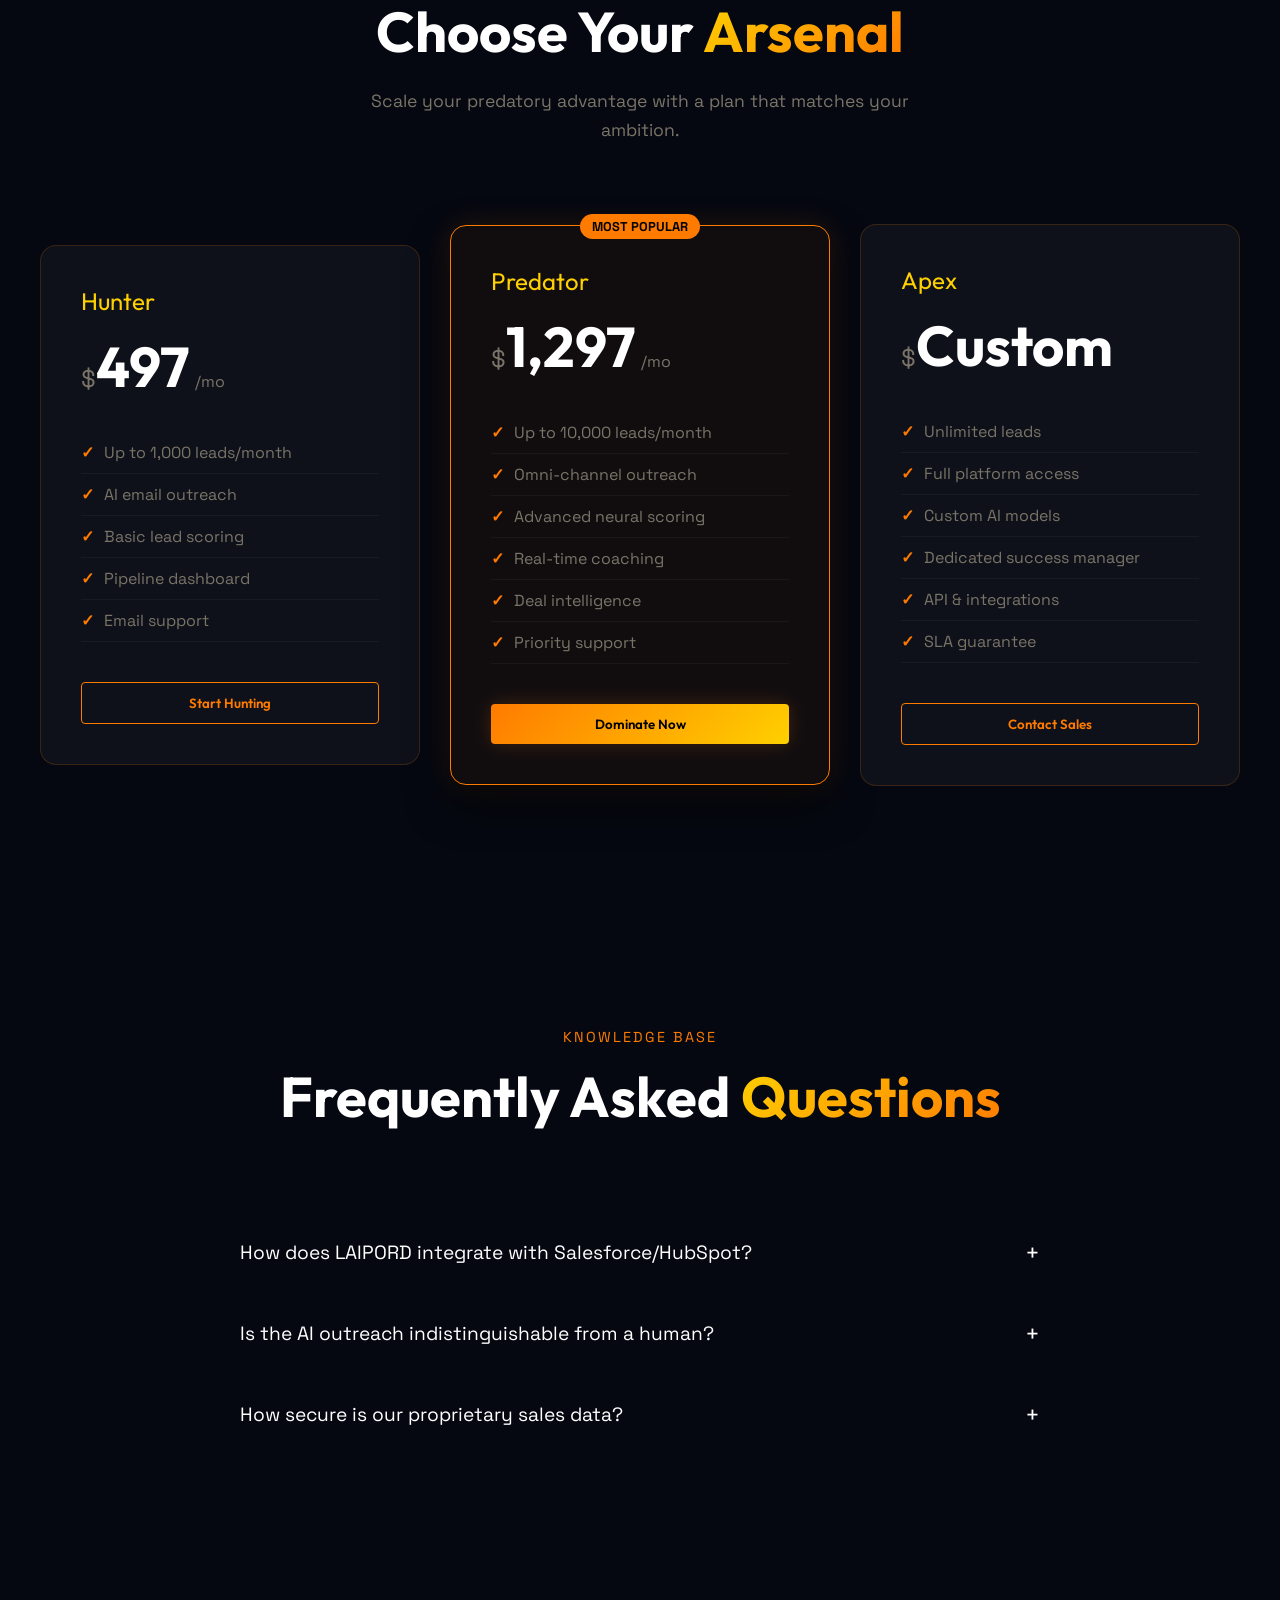
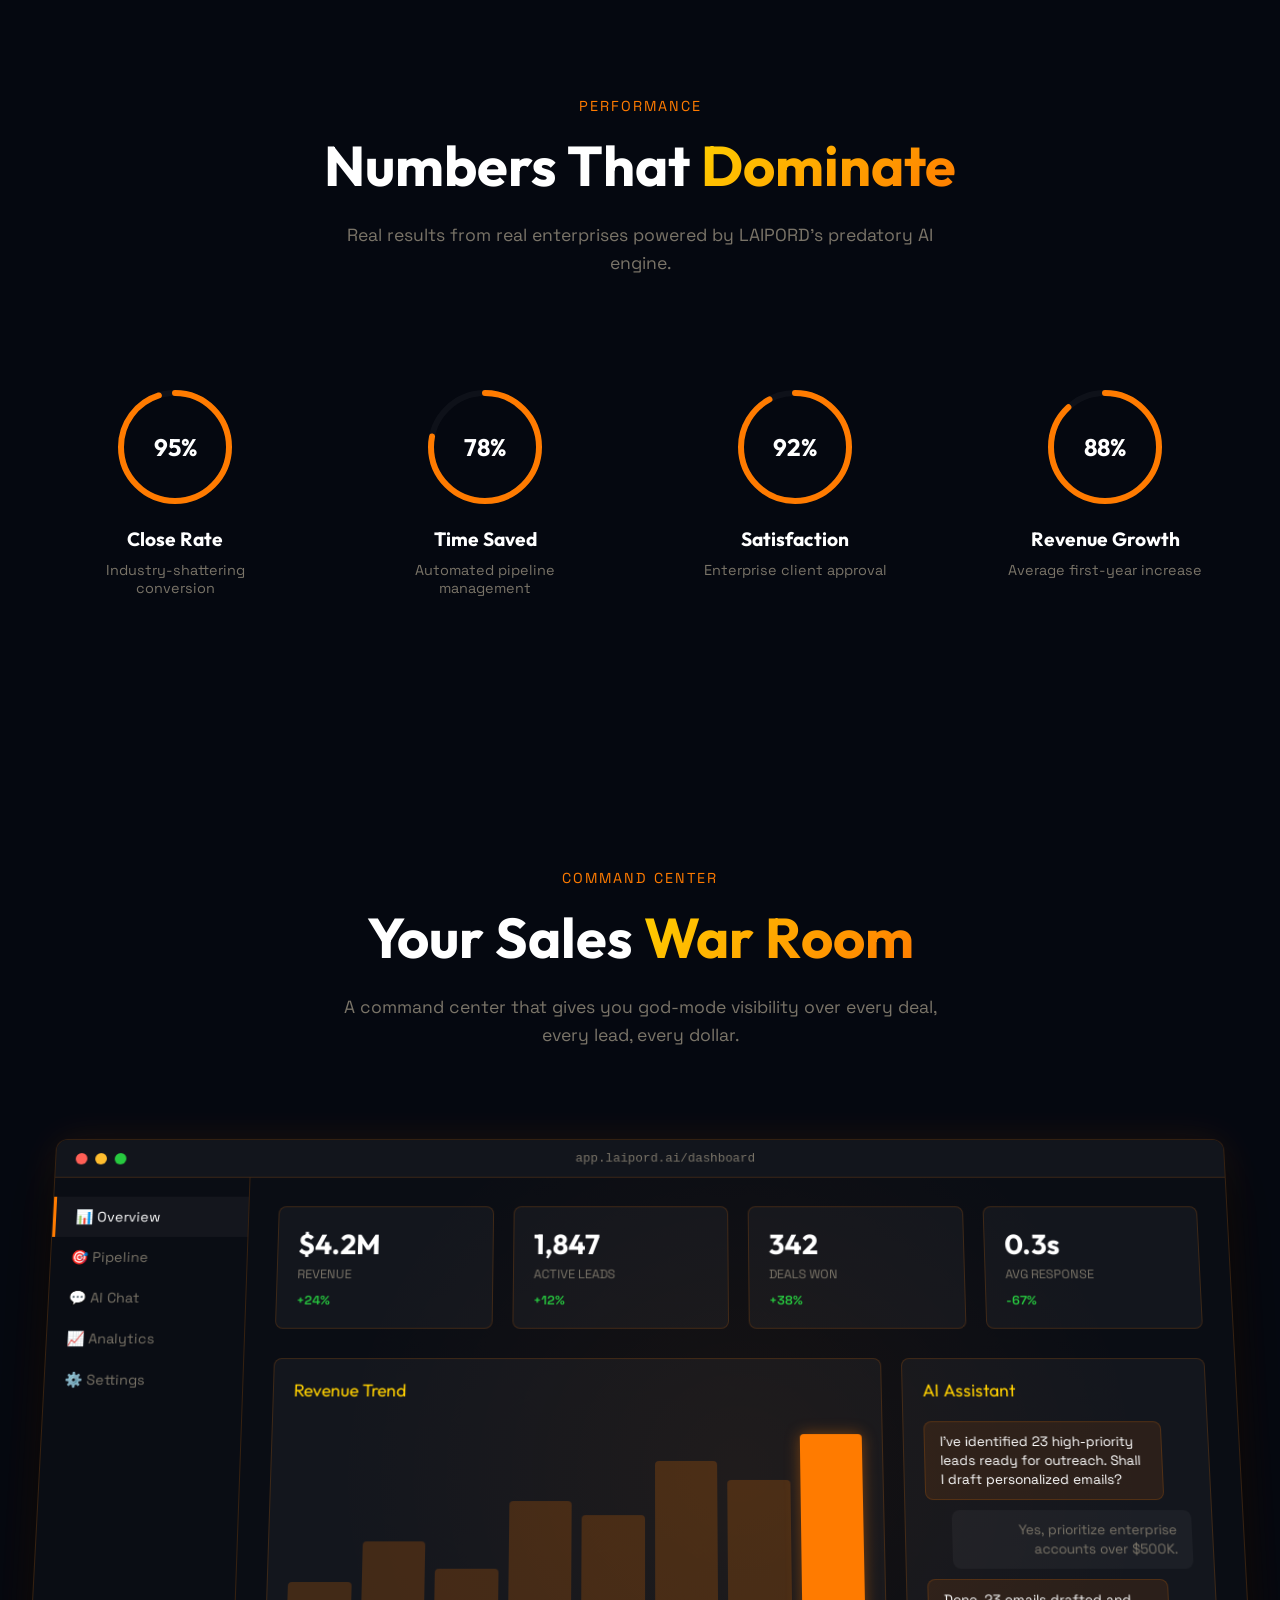
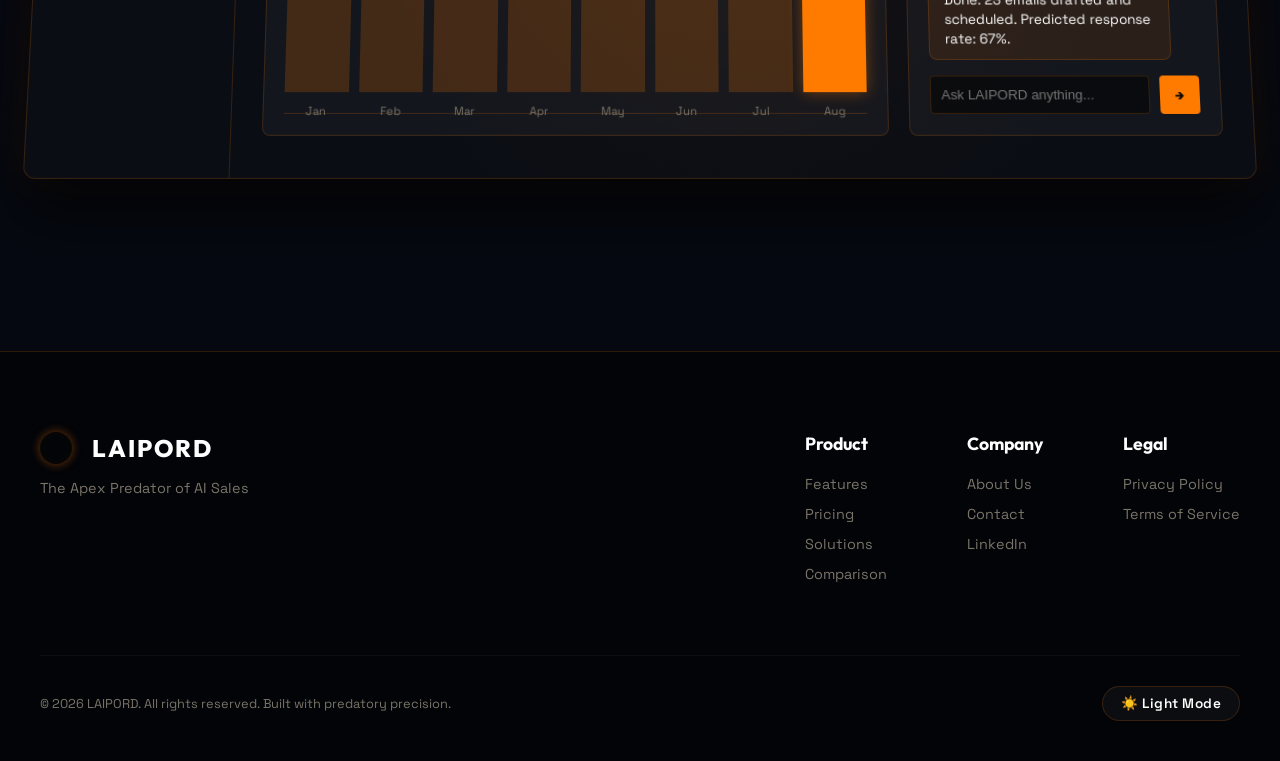
==== commit 731697b9: "Enhance brand visibility: Add logo to hero, standardize footers across all pages, and add Open Graph" ====
--- a/index.html
+++ b/index.html
@@ -5,6 +5,23 @@
     <meta name="viewport" content="width=device-width, initial-scale=1.0">
     <title>LAIPORD — AI Sales Specialist</title>
     <meta name="description" content="LAIPORD: The ultra-premium AI Sales Specialist. Revolutionize your sales pipeline with cutting-edge artificial intelligence.">
+    <link rel="icon" type="image/png" href="logo.png">
+    <link rel="apple-touch-icon" href="logo.png">
+    
+    <!-- Open Graph / Facebook -->
+    <meta property="og:type" content="website">
+    <meta property="og:url" content="https://laipord.com/">
+    <meta property="og:title" content="LAIPORD — AI Sales Specialist">
+    <meta property="og:description" content="The ultra-premium AI Sales Specialist. Revolutionize your sales pipeline with cutting-edge artificial intelligence.">
+    <meta property="og:image" content="https://laipord.com/logo.png">
+
+    <!-- Twitter -->
+    <meta property="twitter:card" content="summary_large_image">
+    <meta property="twitter:url" content="https://laipord.com/">
+    <meta property="twitter:title" content="LAIPORD — AI Sales Specialist">
+    <meta property="twitter:description" content="The ultra-premium AI Sales Specialist. Revolutionize your sales pipeline with cutting-edge artificial intelligence.">
+    <meta property="twitter:image" content="https://laipord.com/logo.png">
+
     <link rel="preconnect" href="https://fonts.googleapis.com">
     <link href="https://fonts.googleapis.com/css2?family=Outfit:wght@300;400;500;600;700;800;900&family=Space+Grotesk:wght@300;400;500;600;700&display=swap" rel="stylesheet">
     <link rel="stylesheet" href="styles.css">
@@ -38,7 +55,7 @@
     <!-- NAVIGATION -->
     <nav id="navbar">
         <div class="nav-inner">
-            <a href="#" class="nav-logo" id="nav-logo">
+            <a href="index.html" class="nav-logo" id="nav-logo">
                 <img src="logo.png" alt="Laipord Logo" class="logo-image">
                 <div class="logo-text-wrapper">
                     <span class="text-laipord">L<span class="header-ai">AI</span>PORD</span>
@@ -78,6 +95,9 @@
     <!-- HERO SECTION -->
     <section id="hero" class="section hero-section">
         <div class="hero-content">
+            <div class="hero-logo-box reveal-up" style="margin-bottom: 20px;">
+                <img src="logo.png" alt="Laipord Logo" style="width: 60px; height: 60px; border-radius: 50%; box-shadow: 0 0 30px var(--c-gold-glow);">
+            </div>
             <div class="hero-badge reveal-up">
                 <span class="badge-dot"></span>
                 The World's Most Powerful AI Sales Specialist
@@ -670,24 +690,21 @@
             <div class="footer-links">
                 <div class="footer-col">
                     <h4>Product</h4>
-                    <a href="#features">Features</a>
+                    <a href="index.html#features">Features</a>
                     <a href="pricing.html">Pricing</a>
-                    <a href="#">Integrations</a>
-                    <a href="#">API</a>
+                    <a href="index.html#problems">Solutions</a>
+                    <a href="index.html#compare">Comparison</a>
                 </div>
                 <div class="footer-col">
                     <h4>Company</h4>
-                    <a href="about.html">About</a>
-                    <a href="#">Careers</a>
-                    <a href="#">Press</a>
-                    <a href="#">Blog</a>
+                    <a href="about.html">About Us</a>
+                    <a href="mailto:hello@laipord.com">Contact</a>
+                    <a href="https://www.linkedin.com/in/prajol-annamudu-193019249/">LinkedIn</a>
                 </div>
                 <div class="footer-col">
                     <h4>Legal</h4>
-                    <a href="privacy.html">Privacy</a>
-                    <a href="terms.html">Terms</a>
-                    <a href="#">Security</a>
-                    <a href="#">GDPR</a>
+                    <a href="privacy.html">Privacy Policy</a>
+                    <a href="terms.html">Terms of Service</a>
                 </div>
             </div>
         </div>
